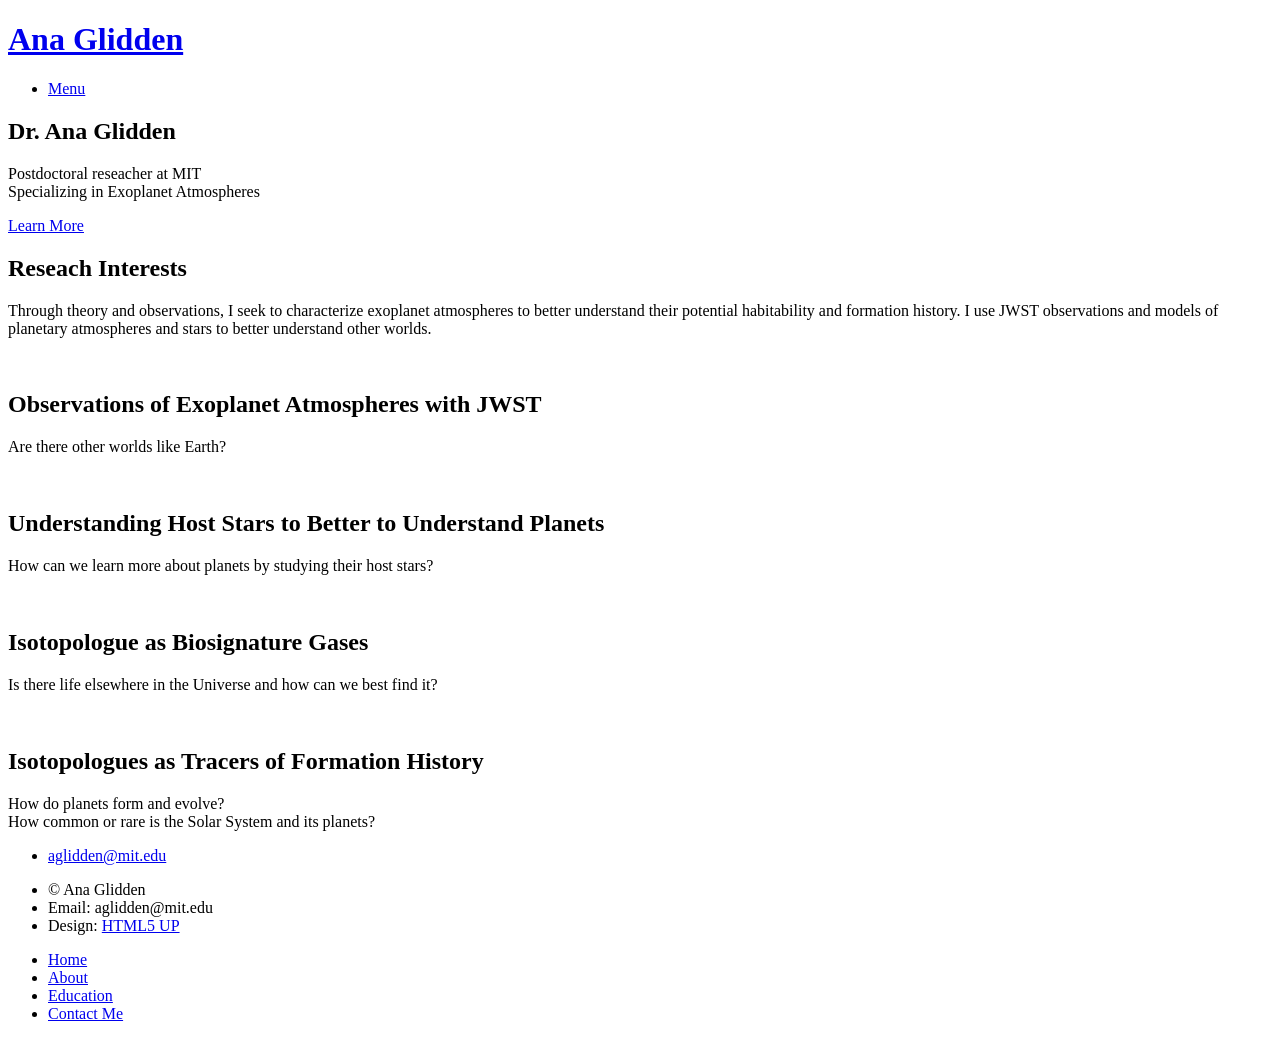
==== index.html @ 01ce5cb4 "Updating website tab name" ====
<!DOCTYPE HTML>
<!--
	Spectral by HTML5 UP
	html5up.net | @ajlkn
	Free for personal and commercial use under the CCA 3.0 license (html5up.net/license)
-->
<html>
	<head>
		<title>Ana Glidden</title>
		<meta charset="utf-8" />
		<meta name="viewport" content="width=device-width, initial-scale=1, user-scalable=no" />
		<link rel="stylesheet" href="assets/css/main.css" />
		<noscript><link rel="stylesheet" href="assets/css/noscript.css" /></noscript>
	</head>
	<body class="landing is-preload">

		<!-- Page Wrapper -->
			<div id="page-wrapper">

				<!-- Header -->
					<header id="header" class="alt">
						<h1><a href="index.html">Ana Glidden</a></h1>
						<nav id="nav">
							<ul>
								<li class="special">
									<a href="#menu" class="menuToggle"><span>Menu</span></a>
									<div id="menu">
										<ul>
											<li><a href="index.html">Home</a></li>
											<li><a href="about.html">About</a></li>
											<li><a href="education.html">Education</a></li>
<!-- 											<li><a href="research.html">Research</a></li>
											<li><a href="outeach.html">Outreach</a></li>
											<li><a href="justforfun.html">Just for fun</a></li>
											<li><a href="cv.html">CV</a></li> -->
											<li><a href="contactme.html">Contact Me</a></li>
											<!-- <li><a href="#">Sign Up</a></li> -->
											<!-- <li><a href="#">Log In</a></li> -->
										</ul>
									</div>
								</li>
							</ul>
						</nav>
					</header>

				<!-- Banner -->
					<section id="banner">
						<div class="inner">
							<h2>Dr. Ana Glidden</h2>
							<p>Postdoctoral reseacher at MIT<br />
							Specializing in Exoplanet Atmospheres<br />
							<!-- crafted by <a href="http://html5up.net">HTML5 UP</a>.</p> -->
							<!-- <ul class="actions special">
								<li><a href="#" class="button primary">Learn More</a></li>
							</ul> -->
						</div>
						<a href="#one" class="more scrolly">Learn More</a>
					</section>

				<!-- One -->
					<section id="one" class="wrapper style1 special">
						<div class="inner">
							<header class="major">
								<h2>Reseach Interests</h2>
								<p>Through theory and observations, I seek to characterize exoplanet atmospheres to better understand their potential habitability and formation history. I use JWST observations and models of planetary atmospheres and stars to better understand other worlds.</p>
							</header>
							<!-- <ul class="icons major">
								<li><span class="icon fa-gem major style1"><span class="label">Lorem</span></span></li>
								<li><span class="icon fa-heart major style2"><span class="label">Ipsum</span></span></li>
								<li><span class="icon solid fa-code major style3"><span class="label">Dolor</span></span></li>
							</ul> -->
						</div>
					</section>

				<!-- Two -->
					<section id="two" class="wrapper alt style2">
						<section class="spotlight">
							<div class="image"><img src="images/pic03.jpg" alt="" /></div><div class="content">
								<h2>Observations of Exoplanet Atmospheres with JWST</h2>
								<p>Are there other worlds like Earth?</p>
							</div>
						</section>
						<section class="spotlight">
							<div class="image"><img src="images/pic03.jpg" alt="" /></div><div class="content">
								<h2>Understanding Host Stars to Better to Understand Planets</h2>
								<p>How can we learn more about planets by studying their host stars?</p>
							</div>
						</section>
						<section class="spotlight">
							<div class="image"><img src="images/pic01.jpg" alt="" /></div><div class="content">
								<h2>Isotopologue as Biosignature Gases</h2>
								<p>Is there life elsewhere in the Universe and how can we best find it?</p>
							</div>
						</section>
						<section class="spotlight">
							<div class="image"><img src="images/pic02.jpg" alt="" /></div><div class="content">
								<h2>Isotopologues as Tracers of Formation History</h2>
								<p>How do planets form and evolve?<br />
								How common or rare is the Solar System and its planets?</p>
							</div>
						</section>
					</section>

				<!--  Three -->
					<!-- <section id="three" class="wrapper style3 special">
						<div class="inner">
							<header class="major">
								<h2>Accumsan mus tortor nunc aliquet</h2>
								<p>Aliquam ut ex ut augue consectetur interdum. Donec amet imperdiet eleifend<br />
								fringilla tincidunt. Nullam dui leo Aenean mi ligula, rhoncus ullamcorper.</p>
							</header>
							<ul class="features">
								<li class="icon fa-paper-plane">
									<h3>Arcu accumsan</h3>
									<p>Augue consectetur sed interdum imperdiet et ipsum. Mauris lorem tincidunt nullam amet leo Aenean ligula consequat consequat.</p>
								</li>
								<li class="icon solid fa-laptop">
									<h3>Ac Augue Eget</h3>
									<p>Augue consectetur sed interdum imperdiet et ipsum. Mauris lorem tincidunt nullam amet leo Aenean ligula consequat consequat.</p>
								</li>
								<li class="icon solid fa-code">
									<h3>Mus Scelerisque</h3>
									<p>Augue consectetur sed interdum imperdiet et ipsum. Mauris lorem tincidunt nullam amet leo Aenean ligula consequat consequat.</p>
								</li>
								<li class="icon solid fa-headphones-alt">
									<h3>Mauris Imperdiet</h3>
									<p>Augue consectetur sed interdum imperdiet et ipsum. Mauris lorem tincidunt nullam amet leo Aenean ligula consequat consequat.</p>
								</li>
								<li class="icon fa-heart">
									<h3>Aenean Primis</h3>
									<p>Augue consectetur sed interdum imperdiet et ipsum. Mauris lorem tincidunt nullam amet leo Aenean ligula consequat consequat.</p>
								</li>
								<li class="icon fa-flag">
									<h3>Tortor Ut</h3>
									<p>Augue consectetur sed interdum imperdiet et ipsum. Mauris lorem tincidunt nullam amet leo Aenean ligula consequat consequat.</p>
								</li>
							</ul>
						</div>
					</section> --> 

				<!-- CTA --> 
					<!-- <section id="cta" class="wrapper style4">
						<div class="inner">
							<header>
								<h2>Arcue ut vel commodo</h2>
								<p>Aliquam ut ex ut augue consectetur interdum endrerit imperdiet amet eleifend fringilla.</p>
							</header>
							<ul class="actions stacked">
								<li><a href="#" class="button fit primary">Activate</a></li>
								<li><a href="#" class="button fit">Learn More</a></li>
							</ul>
						</div>
					</section> -->

				<!-- Footer -->
					<footer id="footer">
						<ul class="icons">
<!-- 							<li><a href="#" class="icon brands fa-twitter"><span class="label">Twitter</span></a></li>
							<li><a href="#" class="icon brands fa-facebook-f"><span class="label">Facebook</span></a></li>
							<li><a href="#" class="icon brands fa-instagram"><span class="label">Instagram</span></a></li>
							<li><a href="#" class="icon brands fa-dribbble"><span class="label">Dribbble</span></a></li> -->
							<li><a href="#" class="icon solid fa-envelope"><span class="label">aglidden@mit.edu</span></a></li>
						</ul>
						<ul class="copyright">
							<li>&copy; Ana Glidden</li><li>Email: aglidden@mit.edu</li><li>Design: <a href="http://html5up.net">HTML5 UP</a></li>
						</ul>
					</footer>

			</div>

		<!-- Scripts -->
			<script src="assets/js/jquery.min.js"></script>
			<script src="assets/js/jquery.scrollex.min.js"></script>
			<script src="assets/js/jquery.scrolly.min.js"></script>
			<script src="assets/js/browser.min.js"></script>
			<script src="assets/js/breakpoints.min.js"></script>
			<script src="assets/js/util.js"></script>
			<script src="assets/js/main.js"></script>

	</body>
</html>
---- assets/css/main.css ----
@import url(fontawesome-all.min.css);
@import url("https://fonts.googleapis.com/css?family=Open+Sans:400,400italic,600,600italic,800,800italic");

/*
	Spectral by HTML5 UP
	html5up.net | @ajlkn
	Free for personal and commercial use under the CCA 3.0 license (html5up.net/license)
*/

html, body, div, span, applet, object,
iframe, h1, h2, h3, h4, h5, h6, p, blockquote,
pre, a, abbr, acronym, address, big, cite,
code, del, dfn, em, img, ins, kbd, q, s, samp,
small, strike, strong, sub, sup, tt, var, b,
u, i, center, dl, dt, dd, ol, ul, li, fieldset,
form, label, legend, table, caption, tbody,
tfoot, thead, tr, th, td, article, aside,
canvas, details, embed, figure, figcaption,
footer, header, hgroup, menu, nav, output, ruby,
section, summary, time, mark, audio, video {
	margin: 0;
	padding: 0;
	border: 0;
	font-size: 100%;
	font: inherit;
	vertical-align: baseline;}

article, aside, details, figcaption, figure,
footer, header, hgroup, menu, nav, section {
	display: block;}

body {
	line-height: 1;
}

ol, ul {
	list-style: none;
}

blockquote, q {
	quotes: none;
}

	blockquote:before, blockquote:after, q:before, q:after {
		content: '';
		content: none;
	}

table {
	border-collapse: collapse;
	border-spacing: 0;
}

body {
	-webkit-text-size-adjust: none;
}

mark {
	background-color: transparent;
	color: inherit;
}

input::-moz-focus-inner {
	border: 0;
	padding: 0;
}

input, select, textarea {
	-moz-appearance: none;
	-webkit-appearance: none;
	-ms-appearance: none;
	appearance: none;
}

/* Basic */

	@-ms-viewport {
		width: device-width;
	}

	html {
		box-sizing: border-box;
	}

	*, *:before, *:after {
		box-sizing: inherit;
	}

	body {
		background: #2e3842;
	}

		body.is-preload *, body.is-preload *:before, body.is-preload *:after {
			-moz-animation: none !important;
			-webkit-animation: none !important;
			-ms-animation: none !important;
			animation: none !important;
			-moz-transition: none !important;
			-webkit-transition: none !important;
			-ms-transition: none !important;
			transition: none !important;
		}

	body, input, select, textarea {
		color: #fff;
		font-family: "Open Sans", Helvetica, sans-serif;
		font-size: 15pt;
		font-weight: 400;
		letter-spacing: 0.075em;
		line-height: 1.65em;
	}

		@media screen and (max-width: 1680px) {

			body, input, select, textarea {
				font-size: 13pt;
			}

		}

		@media screen and (max-width: 1280px) {

			body, input, select, textarea {
				font-size: 12pt;
			}

		}

		@media screen and (max-width: 736px) {

			body, input, select, textarea {
				font-size: 11pt;
				letter-spacing: 0.0375em;
			}

		}

	a {
		-moz-transition: color 0.2s ease, border-bottom-color 0.2s ease;
		-webkit-transition: color 0.2s ease, border-bottom-color 0.2s ease;
		-ms-transition: color 0.2s ease, border-bottom-color 0.2s ease;
		transition: color 0.2s ease, border-bottom-color 0.2s ease;
		border-bottom: dotted 1px;
		color: inherit;
		text-decoration: none;
	}

		a:hover {
			border-bottom-color: transparent;
		}

	strong, b {
		color: #fff;
		font-weight: 600;
	}

	em, i {
		font-style: italic;
	}

	p {
		margin: 0 0 2em 0;
	}

	h1, h2, h3, h4, h5, h6 {
		color: #fff;
		font-weight: 800;
		letter-spacing: 0.225em;
		line-height: 1em;
		margin: 0 0 1em 0;
		text-transform: uppercase;
	}

		h1 a, h2 a, h3 a, h4 a, h5 a, h6 a {
			color: inherit;
			text-decoration: none;
		}

	h2 {
		font-size: 1.35em;
		line-height: 1.75em;
	}

		@media screen and (max-width: 736px) {

			h2 {
				font-size: 1.1em;
				line-height: 1.65em;
			}

		}

	h3 {
		font-size: 1.15em;
		line-height: 1.75em;
	}

		@media screen and (max-width: 736px) {

			h3 {
				font-size: 1em;
				line-height: 1.65em;
			}

		}

	h4 {
		font-size: 1em;
		line-height: 1.5em;
	}

	h5 {
		font-size: 0.8em;
		line-height: 1.5em;
	}

	h6 {
		font-size: 0.7em;
		line-height: 1.5em;
	}

	sub {
		font-size: 0.8em;
		position: relative;
		top: 0.5em;
	}

	sup {
		font-size: 0.8em;
		position: relative;
		top: -0.5em;
	}

	hr {
		border: 0;
		border-bottom: solid 2px #fff;
		margin: 3em 0;
	}

		hr.major {
			margin: 4.5em 0;
		}

	blockquote {
		border-left: solid 4px #fff;
		font-style: italic;
		margin: 0 0 2em 0;
		padding: 0.5em 0 0.5em 2em;
	}

	code {
		background: rgba(144, 144, 144, 0.25);
		border-radius: 3px;
		font-family: "Courier New", monospace;
		font-size: 0.9em;
		letter-spacing: 0;
		margin: 0 0.25em;
		padding: 0.25em 0.65em;
	}

	pre {
		-webkit-overflow-scrolling: touch;
		font-family: "Courier New", monospace;
		font-size: 0.9em;
		margin: 0 0 2em 0;
	}

		pre code {
			display: block;
			line-height: 1.75em;
			padding: 1em 1.5em;
			overflow-x: auto;
		}

	.align-left {
		text-align: left;
	}

	.align-center {
		text-align: center;
	}

	.align-right {
		text-align: right;
	}

/* Row */

	.row {
		display: flex;
		flex-wrap: wrap;
		box-sizing: border-box;
		align-items: stretch;
	}

		.row > * {
			box-sizing: border-box;
		}

		.row.gtr-uniform > * > :last-child {
			margin-bottom: 0;
		}

		.row.aln-left {
			justify-content: flex-start;
		}

		.row.aln-center {
			justify-content: center;
		}

		.row.aln-right {
			justify-content: flex-end;
		}

		.row.aln-top {
			align-items: flex-start;
		}

		.row.aln-middle {
			align-items: center;
		}

		.row.aln-bottom {
			align-items: flex-end;
		}

		.row > .imp {
			order: -1;
		}

		.row > .col-1 {
			width: 8.33333%;
		}

		.row > .off-1 {
			margin-left: 8.33333%;
		}

		.row > .col-2 {
			width: 16.66667%;
		}

		.row > .off-2 {
			margin-left: 16.66667%;
		}

		.row > .col-3 {
			width: 25%;
		}

		.row > .off-3 {
			margin-left: 25%;
		}

		.row > .col-4 {
			width: 33.33333%;
		}

		.row > .off-4 {
			margin-left: 33.33333%;
		}

		.row > .col-5 {
			width: 41.66667%;
		}

		.row > .off-5 {
			margin-left: 41.66667%;
		}

		.row > .col-6 {
			width: 50%;
		}

		.row > .off-6 {
			margin-left: 50%;
		}

		.row > .col-7 {
			width: 58.33333%;
		}

		.row > .off-7 {
			margin-left: 58.33333%;
		}

		.row > .col-8 {
			width: 66.66667%;
		}

		.row > .off-8 {
			margin-left: 66.66667%;
		}

		.row > .col-9 {
			width: 75%;
		}

		.row > .off-9 {
			margin-left: 75%;
		}

		.row > .col-10 {
			width: 83.33333%;
		}

		.row > .off-10 {
			margin-left: 83.33333%;
		}

		.row > .col-11 {
			width: 91.66667%;
		}

		.row > .off-11 {
			margin-left: 91.66667%;
		}

		.row > .col-12 {
			width: 100%;
		}

		.row > .off-12 {
			margin-left: 100%;
		}

		.row.gtr-0 {
			margin-top: 0;
			margin-left: 0em;
		}

			.row.gtr-0 > * {
				padding: 0 0 0 0em;
			}

			.row.gtr-0.gtr-uniform {
				margin-top: 0em;
			}

				.row.gtr-0.gtr-uniform > * {
					padding-top: 0em;
				}

		.row.gtr-25 {
			margin-top: 0;
			margin-left: -0.375em;
		}

			.row.gtr-25 > * {
				padding: 0 0 0 0.375em;
			}

			.row.gtr-25.gtr-uniform {
				margin-top: -0.375em;
			}

				.row.gtr-25.gtr-uniform > * {
					padding-top: 0.375em;
				}

		.row.gtr-50 {
			margin-top: 0;
			margin-left: -0.75em;
		}

			.row.gtr-50 > * {
				padding: 0 0 0 0.75em;
			}

			.row.gtr-50.gtr-uniform {
				margin-top: -0.75em;
			}

				.row.gtr-50.gtr-uniform > * {
					padding-top: 0.75em;
				}

		.row {
			margin-top: 0;
			margin-left: -1.5em;
		}

			.row > * {
				padding: 0 0 0 1.5em;
			}

			.row.gtr-uniform {
				margin-top: -1.5em;
			}

				.row.gtr-uniform > * {
					padding-top: 1.5em;
				}

		.row.gtr-150 {
			margin-top: 0;
			margin-left: -2.25em;
		}

			.row.gtr-150 > * {
				padding: 0 0 0 2.25em;
			}

			.row.gtr-150.gtr-uniform {
				margin-top: -2.25em;
			}

				.row.gtr-150.gtr-uniform > * {
					padding-top: 2.25em;
				}

		.row.gtr-200 {
			margin-top: 0;
			margin-left: -3em;
		}

			.row.gtr-200 > * {
				padding: 0 0 0 3em;
			}

			.row.gtr-200.gtr-uniform {
				margin-top: -3em;
			}

				.row.gtr-200.gtr-uniform > * {
					padding-top: 3em;
				}

		@media screen and (max-width: 1680px) {

			.row {
				display: flex;
				flex-wrap: wrap;
				box-sizing: border-box;
				align-items: stretch;
			}

				.row > * {
					box-sizing: border-box;
				}

				.row.gtr-uniform > * > :last-child {
					margin-bottom: 0;
				}

				.row.aln-left {
					justify-content: flex-start;
				}

				.row.aln-center {
					justify-content: center;
				}

				.row.aln-right {
					justify-content: flex-end;
				}

				.row.aln-top {
					align-items: flex-start;
				}

				.row.aln-middle {
					align-items: center;
				}

				.row.aln-bottom {
					align-items: flex-end;
				}

				.row > .imp-xlarge {
					order: -1;
				}

				.row > .col-1-xlarge {
					width: 8.33333%;
				}

				.row > .off-1-xlarge {
					margin-left: 8.33333%;
				}

				.row > .col-2-xlarge {
					width: 16.66667%;
				}

				.row > .off-2-xlarge {
					margin-left: 16.66667%;
				}

				.row > .col-3-xlarge {
					width: 25%;
				}

				.row > .off-3-xlarge {
					margin-left: 25%;
				}

				.row > .col-4-xlarge {
					width: 33.33333%;
				}

				.row > .off-4-xlarge {
					margin-left: 33.33333%;
				}

				.row > .col-5-xlarge {
					width: 41.66667%;
				}

				.row > .off-5-xlarge {
					margin-left: 41.66667%;
				}

				.row > .col-6-xlarge {
					width: 50%;
				}

				.row > .off-6-xlarge {
					margin-left: 50%;
				}

				.row > .col-7-xlarge {
					width: 58.33333%;
				}

				.row > .off-7-xlarge {
					margin-left: 58.33333%;
				}

				.row > .col-8-xlarge {
					width: 66.66667%;
				}

				.row > .off-8-xlarge {
					margin-left: 66.66667%;
				}

				.row > .col-9-xlarge {
					width: 75%;
				}

				.row > .off-9-xlarge {
					margin-left: 75%;
				}

				.row > .col-10-xlarge {
					width: 83.33333%;
				}

				.row > .off-10-xlarge {
					margin-left: 83.33333%;
				}

				.row > .col-11-xlarge {
					width: 91.66667%;
				}

				.row > .off-11-xlarge {
					margin-left: 91.66667%;
				}

				.row > .col-12-xlarge {
					width: 100%;
				}

				.row > .off-12-xlarge {
					margin-left: 100%;
				}

				.row.gtr-0 {
					margin-top: 0;
					margin-left: 0em;
				}

					.row.gtr-0 > * {
						padding: 0 0 0 0em;
					}

					.row.gtr-0.gtr-uniform {
						margin-top: 0em;
					}

						.row.gtr-0.gtr-uniform > * {
							padding-top: 0em;
						}

				.row.gtr-25 {
					margin-top: 0;
					margin-left: -0.375em;
				}

					.row.gtr-25 > * {
						padding: 0 0 0 0.375em;
					}

					.row.gtr-25.gtr-uniform {
						margin-top: -0.375em;
					}

						.row.gtr-25.gtr-uniform > * {
							padding-top: 0.375em;
						}

				.row.gtr-50 {
					margin-top: 0;
					margin-left: -0.75em;
				}

					.row.gtr-50 > * {
						padding: 0 0 0 0.75em;
					}

					.row.gtr-50.gtr-uniform {
						margin-top: -0.75em;
					}

						.row.gtr-50.gtr-uniform > * {
							padding-top: 0.75em;
						}

				.row {
					margin-top: 0;
					margin-left: -1.5em;
				}

					.row > * {
						padding: 0 0 0 1.5em;
					}

					.row.gtr-uniform {
						margin-top: -1.5em;
					}

						.row.gtr-uniform > * {
							padding-top: 1.5em;
						}

				.row.gtr-150 {
					margin-top: 0;
					margin-left: -2.25em;
				}

					.row.gtr-150 > * {
						padding: 0 0 0 2.25em;
					}

					.row.gtr-150.gtr-uniform {
						margin-top: -2.25em;
					}

						.row.gtr-150.gtr-uniform > * {
							padding-top: 2.25em;
						}

				.row.gtr-200 {
					margin-top: 0;
					margin-left: -3em;
				}

					.row.gtr-200 > * {
						padding: 0 0 0 3em;
					}

					.row.gtr-200.gtr-uniform {
						margin-top: -3em;
					}

						.row.gtr-200.gtr-uniform > * {
							padding-top: 3em;
						}

		}

		@media screen and (max-width: 1280px) {

			.row {
				display: flex;
				flex-wrap: wrap;
				box-sizing: border-box;
				align-items: stretch;
			}

				.row > * {
					box-sizing: border-box;
				}

				.row.gtr-uniform > * > :last-child {
					margin-bottom: 0;
				}

				.row.aln-left {
					justify-content: flex-start;
				}

				.row.aln-center {
					justify-content: center;
				}

				.row.aln-right {
					justify-content: flex-end;
				}

				.row.aln-top {
					align-items: flex-start;
				}

				.row.aln-middle {
					align-items: center;
				}

				.row.aln-bottom {
					align-items: flex-end;
				}

				.row > .imp-large {
					order: -1;
				}

				.row > .col-1-large {
					width: 8.33333%;
				}

				.row > .off-1-large {
					margin-left: 8.33333%;
				}

				.row > .col-2-large {
					width: 16.66667%;
				}

				.row > .off-2-large {
					margin-left: 16.66667%;
				}

				.row > .col-3-large {
					width: 25%;
				}

				.row > .off-3-large {
					margin-left: 25%;
				}

				.row > .col-4-large {
					width: 33.33333%;
				}

				.row > .off-4-large {
					margin-left: 33.33333%;
				}

				.row > .col-5-large {
					width: 41.66667%;
				}

				.row > .off-5-large {
					margin-left: 41.66667%;
				}

				.row > .col-6-large {
					width: 50%;
				}

				.row > .off-6-large {
					margin-left: 50%;
				}

				.row > .col-7-large {
					width: 58.33333%;
				}

				.row > .off-7-large {
					margin-left: 58.33333%;
				}

				.row > .col-8-large {
					width: 66.66667%;
				}

				.row > .off-8-large {
					margin-left: 66.66667%;
				}

				.row > .col-9-large {
					width: 75%;
				}

				.row > .off-9-large {
					margin-left: 75%;
				}

				.row > .col-10-large {
					width: 83.33333%;
				}

				.row > .off-10-large {
					margin-left: 83.33333%;
				}

				.row > .col-11-large {
					width: 91.66667%;
				}

				.row > .off-11-large {
					margin-left: 91.66667%;
				}

				.row > .col-12-large {
					width: 100%;
				}

				.row > .off-12-large {
					margin-left: 100%;
				}

				.row.gtr-0 {
					margin-top: 0;
					margin-left: 0em;
				}

					.row.gtr-0 > * {
						padding: 0 0 0 0em;
					}

					.row.gtr-0.gtr-uniform {
						margin-top: 0em;
					}

						.row.gtr-0.gtr-uniform > * {
							padding-top: 0em;
						}

				.row.gtr-25 {
					margin-top: 0;
					margin-left: -0.375em;
				}

					.row.gtr-25 > * {
						padding: 0 0 0 0.375em;
					}

					.row.gtr-25.gtr-uniform {
						margin-top: -0.375em;
					}

						.row.gtr-25.gtr-uniform > * {
							padding-top: 0.375em;
						}

				.row.gtr-50 {
					margin-top: 0;
					margin-left: -0.75em;
				}

					.row.gtr-50 > * {
						padding: 0 0 0 0.75em;
					}

					.row.gtr-50.gtr-uniform {
						margin-top: -0.75em;
					}

						.row.gtr-50.gtr-uniform > * {
							padding-top: 0.75em;
						}

				.row {
					margin-top: 0;
					margin-left: -1.5em;
				}

					.row > * {
						padding: 0 0 0 1.5em;
					}

					.row.gtr-uniform {
						margin-top: -1.5em;
					}

						.row.gtr-uniform > * {
							padding-top: 1.5em;
						}

				.row.gtr-150 {
					margin-top: 0;
					margin-left: -2.25em;
				}

					.row.gtr-150 > * {
						padding: 0 0 0 2.25em;
					}

					.row.gtr-150.gtr-uniform {
						margin-top: -2.25em;
					}

						.row.gtr-150.gtr-uniform > * {
							padding-top: 2.25em;
						}

				.row.gtr-200 {
					margin-top: 0;
					margin-left: -3em;
				}

					.row.gtr-200 > * {
						padding: 0 0 0 3em;
					}

					.row.gtr-200.gtr-uniform {
						margin-top: -3em;
					}

						.row.gtr-200.gtr-uniform > * {
							padding-top: 3em;
						}

		}

		@media screen and (max-width: 980px) {

			.row {
				display: flex;
				flex-wrap: wrap;
				box-sizing: border-box;
				align-items: stretch;
			}

				.row > * {
					box-sizing: border-box;
				}

				.row.gtr-uniform > * > :last-child {
					margin-bottom: 0;
				}

				.row.aln-left {
					justify-content: flex-start;
				}

				.row.aln-center {
					justify-content: center;
				}

				.row.aln-right {
					justify-content: flex-end;
				}

				.row.aln-top {
					align-items: flex-start;
				}

				.row.aln-middle {
					align-items: center;
				}

				.row.aln-bottom {
					align-items: flex-end;
				}

				.row > .imp-medium {
					order: -1;
				}

				.row > .col-1-medium {
					width: 8.33333%;
				}

				.row > .off-1-medium {
					margin-left: 8.33333%;
				}

				.row > .col-2-medium {
					width: 16.66667%;
				}

				.row > .off-2-medium {
					margin-left: 16.66667%;
				}

				.row > .col-3-medium {
					width: 25%;
				}

				.row > .off-3-medium {
					margin-left: 25%;
				}

				.row > .col-4-medium {
					width: 33.33333%;
				}

				.row > .off-4-medium {
					margin-left: 33.33333%;
				}

				.row > .col-5-medium {
					width: 41.66667%;
				}

				.row > .off-5-medium {
					margin-left: 41.66667%;
				}

				.row > .col-6-medium {
					width: 50%;
				}

				.row > .off-6-medium {
					margin-left: 50%;
				}

				.row > .col-7-medium {
					width: 58.33333%;
				}

				.row > .off-7-medium {
					margin-left: 58.33333%;
				}

				.row > .col-8-medium {
					width: 66.66667%;
				}

				.row > .off-8-medium {
					margin-left: 66.66667%;
				}

				.row > .col-9-medium {
					width: 75%;
				}

				.row > .off-9-medium {
					margin-left: 75%;
				}

				.row > .col-10-medium {
					width: 83.33333%;
				}

				.row > .off-10-medium {
					margin-left: 83.33333%;
				}

				.row > .col-11-medium {
					width: 91.66667%;
				}

				.row > .off-11-medium {
					margin-left: 91.66667%;
				}

				.row > .col-12-medium {
					width: 100%;
				}

				.row > .off-12-medium {
					margin-left: 100%;
				}

				.row.gtr-0 {
					margin-top: 0;
					margin-left: 0em;
				}

					.row.gtr-0 > * {
						padding: 0 0 0 0em;
					}

					.row.gtr-0.gtr-uniform {
						margin-top: 0em;
					}

						.row.gtr-0.gtr-uniform > * {
							padding-top: 0em;
						}

				.row.gtr-25 {
					margin-top: 0;
					margin-left: -0.375em;
				}

					.row.gtr-25 > * {
						padding: 0 0 0 0.375em;
					}

					.row.gtr-25.gtr-uniform {
						margin-top: -0.375em;
					}

						.row.gtr-25.gtr-uniform > * {
							padding-top: 0.375em;
						}

				.row.gtr-50 {
					margin-top: 0;
					margin-left: -0.75em;
				}

					.row.gtr-50 > * {
						padding: 0 0 0 0.75em;
					}

					.row.gtr-50.gtr-uniform {
						margin-top: -0.75em;
					}

						.row.gtr-50.gtr-uniform > * {
							padding-top: 0.75em;
						}

				.row {
					margin-top: 0;
					margin-left: -1.5em;
				}

					.row > * {
						padding: 0 0 0 1.5em;
					}

					.row.gtr-uniform {
						margin-top: -1.5em;
					}

						.row.gtr-uniform > * {
							padding-top: 1.5em;
						}

				.row.gtr-150 {
					margin-top: 0;
					margin-left: -2.25em;
				}

					.row.gtr-150 > * {
						padding: 0 0 0 2.25em;
					}

					.row.gtr-150.gtr-uniform {
						margin-top: -2.25em;
					}

						.row.gtr-150.gtr-uniform > * {
							padding-top: 2.25em;
						}

				.row.gtr-200 {
					margin-top: 0;
					margin-left: -3em;
				}

					.row.gtr-200 > * {
						padding: 0 0 0 3em;
					}

					.row.gtr-200.gtr-uniform {
						margin-top: -3em;
					}

						.row.gtr-200.gtr-uniform > * {
							padding-top: 3em;
						}

		}

		@media screen and (max-width: 736px) {

			.row {
				display: flex;
				flex-wrap: wrap;
				box-sizing: border-box;
				align-items: stretch;
			}

				.row > * {
					box-sizing: border-box;
				}

				.row.gtr-uniform > * > :last-child {
					margin-bottom: 0;
				}

				.row.aln-left {
					justify-content: flex-start;
				}

				.row.aln-center {
					justify-content: center;
				}

				.row.aln-right {
					justify-content: flex-end;
				}

				.row.aln-top {
					align-items: flex-start;
				}

				.row.aln-middle {
					align-items: center;
				}

				.row.aln-bottom {
					align-items: flex-end;
				}

				.row > .imp-small {
					order: -1;
				}

				.row > .col-1-small {
					width: 8.33333%;
				}

				.row > .off-1-small {
					margin-left: 8.33333%;
				}

				.row > .col-2-small {
					width: 16.66667%;
				}

				.row > .off-2-small {
					margin-left: 16.66667%;
				}

				.row > .col-3-small {
					width: 25%;
				}

				.row > .off-3-small {
					margin-left: 25%;
				}

				.row > .col-4-small {
					width: 33.33333%;
				}

				.row > .off-4-small {
					margin-left: 33.33333%;
				}

				.row > .col-5-small {
					width: 41.66667%;
				}

				.row > .off-5-small {
					margin-left: 41.66667%;
				}

				.row > .col-6-small {
					width: 50%;
				}

				.row > .off-6-small {
					margin-left: 50%;
				}

				.row > .col-7-small {
					width: 58.33333%;
				}

				.row > .off-7-small {
					margin-left: 58.33333%;
				}

				.row > .col-8-small {
					width: 66.66667%;
				}

				.row > .off-8-small {
					margin-left: 66.66667%;
				}

				.row > .col-9-small {
					width: 75%;
				}

				.row > .off-9-small {
					margin-left: 75%;
				}

				.row > .col-10-small {
					width: 83.33333%;
				}

				.row > .off-10-small {
					margin-left: 83.33333%;
				}

				.row > .col-11-small {
					width: 91.66667%;
				}

				.row > .off-11-small {
					margin-left: 91.66667%;
				}

				.row > .col-12-small {
					width: 100%;
				}

				.row > .off-12-small {
					margin-left: 100%;
				}

				.row.gtr-0 {
					margin-top: 0;
					margin-left: 0em;
				}

					.row.gtr-0 > * {
						padding: 0 0 0 0em;
					}

					.row.gtr-0.gtr-uniform {
						margin-top: 0em;
					}

						.row.gtr-0.gtr-uniform > * {
							padding-top: 0em;
						}

				.row.gtr-25 {
					margin-top: 0;
					margin-left: -0.375em;
				}

					.row.gtr-25 > * {
						padding: 0 0 0 0.375em;
					}

					.row.gtr-25.gtr-uniform {
						margin-top: -0.375em;
					}

						.row.gtr-25.gtr-uniform > * {
							padding-top: 0.375em;
						}

				.row.gtr-50 {
					margin-top: 0;
					margin-left: -0.75em;
				}

					.row.gtr-50 > * {
						padding: 0 0 0 0.75em;
					}

					.row.gtr-50.gtr-uniform {
						margin-top: -0.75em;
					}

						.row.gtr-50.gtr-uniform > * {
							padding-top: 0.75em;
						}

				.row {
					margin-top: 0;
					margin-left: -1.5em;
				}

					.row > * {
						padding: 0 0 0 1.5em;
					}

					.row.gtr-uniform {
						margin-top: -1.5em;
					}

						.row.gtr-uniform > * {
							padding-top: 1.5em;
						}

				.row.gtr-150 {
					margin-top: 0;
					margin-left: -2.25em;
				}

					.row.gtr-150 > * {
						padding: 0 0 0 2.25em;
					}

					.row.gtr-150.gtr-uniform {
						margin-top: -2.25em;
					}

						.row.gtr-150.gtr-uniform > * {
							padding-top: 2.25em;
						}

				.row.gtr-200 {
					margin-top: 0;
					margin-left: -3em;
				}

					.row.gtr-200 > * {
						padding: 0 0 0 3em;
					}

					.row.gtr-200.gtr-uniform {
						margin-top: -3em;
					}

						.row.gtr-200.gtr-uniform > * {
							padding-top: 3em;
						}

		}

		@media screen and (max-width: 480px) {

			.row {
				display: flex;
				flex-wrap: wrap;
				box-sizing: border-box;
				align-items: stretch;
			}

				.row > * {
					box-sizing: border-box;
				}

				.row.gtr-uniform > * > :last-child {
					margin-bottom: 0;
				}

				.row.aln-left {
					justify-content: flex-start;
				}

				.row.aln-center {
					justify-content: center;
				}

				.row.aln-right {
					justify-content: flex-end;
				}

				.row.aln-top {
					align-items: flex-start;
				}

				.row.aln-middle {
					align-items: center;
				}

				.row.aln-bottom {
					align-items: flex-end;
				}

				.row > .imp-xsmall {
					order: -1;
				}

				.row > .col-1-xsmall {
					width: 8.33333%;
				}

				.row > .off-1-xsmall {
					margin-left: 8.33333%;
				}

				.row > .col-2-xsmall {
					width: 16.66667%;
				}

				.row > .off-2-xsmall {
					margin-left: 16.66667%;
				}

				.row > .col-3-xsmall {
					width: 25%;
				}

				.row > .off-3-xsmall {
					margin-left: 25%;
				}

				.row > .col-4-xsmall {
					width: 33.33333%;
				}

				.row > .off-4-xsmall {
					margin-left: 33.33333%;
				}

				.row > .col-5-xsmall {
					width: 41.66667%;
				}

				.row > .off-5-xsmall {
					margin-left: 41.66667%;
				}

				.row > .col-6-xsmall {
					width: 50%;
				}

				.row > .off-6-xsmall {
					margin-left: 50%;
				}

				.row > .col-7-xsmall {
					width: 58.33333%;
				}

				.row > .off-7-xsmall {
					margin-left: 58.33333%;
				}

				.row > .col-8-xsmall {
					width: 66.66667%;
				}

				.row > .off-8-xsmall {
					margin-left: 66.66667%;
				}

				.row > .col-9-xsmall {
					width: 75%;
				}

				.row > .off-9-xsmall {
					margin-left: 75%;
				}

				.row > .col-10-xsmall {
					width: 83.33333%;
				}

				.row > .off-10-xsmall {
					margin-left: 83.33333%;
				}

				.row > .col-11-xsmall {
					width: 91.66667%;
				}

				.row > .off-11-xsmall {
					margin-left: 91.66667%;
				}

				.row > .col-12-xsmall {
					width: 100%;
				}

				.row > .off-12-xsmall {
					margin-left: 100%;
				}

				.row.gtr-0 {
					margin-top: 0;
					margin-left: 0em;
				}

					.row.gtr-0 > * {
						padding: 0 0 0 0em;
					}

					.row.gtr-0.gtr-uniform {
						margin-top: 0em;
					}

						.row.gtr-0.gtr-uniform > * {
							padding-top: 0em;
						}

				.row.gtr-25 {
					margin-top: 0;
					margin-left: -0.375em;
				}

					.row.gtr-25 > * {
						padding: 0 0 0 0.375em;
					}

					.row.gtr-25.gtr-uniform {
						margin-top: -0.375em;
					}

						.row.gtr-25.gtr-uniform > * {
							padding-top: 0.375em;
						}

				.row.gtr-50 {
					margin-top: 0;
					margin-left: -0.75em;
				}

					.row.gtr-50 > * {
						padding: 0 0 0 0.75em;
					}

					.row.gtr-50.gtr-uniform {
						margin-top: -0.75em;
					}

						.row.gtr-50.gtr-uniform > * {
							padding-top: 0.75em;
						}

				.row {
					margin-top: 0;
					margin-left: -1.5em;
				}

					.row > * {
						padding: 0 0 0 1.5em;
					}

					.row.gtr-uniform {
						margin-top: -1.5em;
					}

						.row.gtr-uniform > * {
							padding-top: 1.5em;
						}

				.row.gtr-150 {
					margin-top: 0;
					margin-left: -2.25em;
				}

					.row.gtr-150 > * {
						padding: 0 0 0 2.25em;
					}

					.row.gtr-150.gtr-uniform {
						margin-top: -2.25em;
					}

						.row.gtr-150.gtr-uniform > * {
							padding-top: 2.25em;
						}

				.row.gtr-200 {
					margin-top: 0;
					margin-left: -3em;
				}

					.row.gtr-200 > * {
						padding: 0 0 0 3em;
					}

					.row.gtr-200.gtr-uniform {
						margin-top: -3em;
					}

						.row.gtr-200.gtr-uniform > * {
							padding-top: 3em;
						}

		}

/* Section/Article */

	section.special, article.special {
		text-align: center;
	}

	header p {
		color: rgba(255, 255, 255, 0.5);
		position: relative;
		top: -0.25em;
	}

	header h3 + p {
		font-size: 1.1em;
	}

	header h4 + p,
	header h5 + p,
	header h6 + p {
		font-size: 0.9em;
	}

	header.major {
		margin: 0 0 3.5em 0;
	}

		header.major h2, header.major h3, header.major h4, header.major h5, header.major h6 {
			border-bottom: solid 2px #fff;
			display: inline-block;
			padding-bottom: 1em;
			position: relative;
		}

			header.major h2:after, header.major h3:after, header.major h4:after, header.major h5:after, header.major h6:after {
				content: '';
				display: block;
				height: 1px;
			}

		header.major p {
			color: #fff;
			top: 0;
		}

		@media screen and (max-width: 736px) {

			header.major {
				margin: 0 0 2em 0;
			}

		}

	@media screen and (max-width: 980px) {

		header br {
			display: none;
		}

	}

/* Form */

	form {
		margin: 0 0 2em 0;
	}

	label {
		color: #fff;
		display: block;
		font-size: 0.9em;
		font-weight: 600;
		margin: 0 0 1em 0;
	}

	input[type="text"],
	input[type="password"],
	input[type="email"],
	select,
	textarea {
		-moz-appearance: none;
		-webkit-appearance: none;
		-ms-appearance: none;
		appearance: none;
		background-color: rgba(144, 144, 144, 0.25);
		border-radius: 3px;
		border: none;
		color: inherit;
		display: block;
		outline: 0;
		padding: 0 1em;
		text-decoration: none;
		width: 100%;
	}

		input[type="text"]:invalid,
		input[type="password"]:invalid,
		input[type="email"]:invalid,
		select:invalid,
		textarea:invalid {
			box-shadow: none;
		}

		input[type="text"]:focus,
		input[type="password"]:focus,
		input[type="email"]:focus,
		select:focus,
		textarea:focus {
			box-shadow: 0 0 0 2px #21b2a6;
		}

	select {
		background-size: 1.25em;
		background-repeat: no-repeat;
		background-position: calc(100% - 1em) center;
		height: 2.75em;
		padding-right: 2.75em;
		text-overflow: ellipsis;
	}

		select:focus::-ms-value {
			background-color: transparent;
		}

		select::-ms-expand {
			display: none;
		}

	input[type="text"],
	input[type="password"],
	input[type="email"],
	select {
		height: 2.75em;
	}

	textarea {
		padding: 0.75em 1em;
	}

	input[type="checkbox"],
	input[type="radio"] {
		-moz-appearance: none;
		-webkit-appearance: none;
		-ms-appearance: none;
		appearance: none;
		display: block;
		float: left;
		margin-right: -2em;
		opacity: 0;
		width: 1em;
		z-index: -1;
	}

		input[type="checkbox"] + label,
		input[type="radio"] + label {
			text-decoration: none;
			color: #fff;
			cursor: pointer;
			display: inline-block;
			font-size: 1em;
			font-weight: 400;
			padding-left: 2.4em;
			padding-right: 0.75em;
			position: relative;
		}

			input[type="checkbox"] + label:before,
			input[type="radio"] + label:before {
				-moz-osx-font-smoothing: grayscale;
				-webkit-font-smoothing: antialiased;
				display: inline-block;
				font-style: normal;
				font-variant: normal;
				text-rendering: auto;
				line-height: 1;
				text-transform: none !important;
				font-family: 'Font Awesome 5 Free';
				font-weight: 900;
			}

			input[type="checkbox"] + label:before,
			input[type="radio"] + label:before {
				background: rgba(144, 144, 144, 0.25);
				border-radius: 3px;
				content: '';
				display: inline-block;
				font-size: 0.8em;
				height: 2.0625em;
				left: 0;
				line-height: 2.0625em;
				position: absolute;
				text-align: center;
				top: 0;
				width: 2.0625em;
			}

		input[type="checkbox"]:checked + label:before,
		input[type="radio"]:checked + label:before {
			background: #2e3842;
			color: #fff;
			content: '\f00c';
		}

		input[type="checkbox"]:focus + label:before,
		input[type="radio"]:focus + label:before {
			box-shadow: 0 0 0 2px #21b2a6;
		}

	input[type="checkbox"] + label:before {
		border-radius: 3px;
	}

	input[type="radio"] + label:before {
		border-radius: 100%;
	}

	::-webkit-input-placeholder {
		color: rgba(255, 255, 255, 0.5) !important;
		opacity: 1.0;
	}

	:-moz-placeholder {
		color: rgba(255, 255, 255, 0.5) !important;
		opacity: 1.0;
	}

	::-moz-placeholder {
		color: rgba(255, 255, 255, 0.5) !important;
		opacity: 1.0;
	}

	:-ms-input-placeholder {
		color: rgba(255, 255, 255, 0.5) !important;
		opacity: 1.0;
	}

/* Box */

	.box {
		border-radius: 3px;
		border: solid 2px #fff;
		margin-bottom: 2em;
		padding: 1.5em;
	}

		.box > :last-child,
		.box > :last-child > :last-child,
		.box > :last-child > :last-child > :last-child {
			margin-bottom: 0;
		}

		.box.alt {
			border: 0;
			border-radius: 0;
			padding: 0;
		}

/* Icon */

	.icon {
		text-decoration: none;
		border-bottom: none;
		position: relative;
	}

		.icon:before {
			-moz-osx-font-smoothing: grayscale;
			-webkit-font-smoothing: antialiased;
			display: inline-block;
			font-style: normal;
			font-variant: normal;
			text-rendering: auto;
			line-height: 1;
			text-transform: none !important;
			font-family: 'Font Awesome 5 Free';
			font-weight: 400;
		}

		.icon > .label {
			display: none;
		}

		.icon:before {
			line-height: inherit;
		}

		.icon.solid:before {
			font-weight: 900;
		}

		.icon.brands:before {
			font-family: 'Font Awesome 5 Brands';
		}

		.icon.major {
			-moz-transform: rotate(-45deg);
			-webkit-transform: rotate(-45deg);
			-ms-transform: rotate(-45deg);
			transform: rotate(-45deg);
			border-radius: 3px;
			border: solid 2px #fff;
			display: inline-block;
			font-size: 1.35em;
			height: calc(3em + 2px);
			line-height: 3em;
			text-align: center;
			width: calc(3em + 2px);
		}

			.icon.major:before {
				-moz-transform: rotate(45deg);
				-webkit-transform: rotate(45deg);
				-ms-transform: rotate(45deg);
				transform: rotate(45deg);
				display: inline-block;
				font-size: 1.5em;
			}

			@media screen and (max-width: 736px) {

				.icon.major {
					font-size: 1em;
				}

			}

		.icon.style1 {
			color: #00ffcc;
		}

		.icon.style2 {
			color: #00f0ff;
		}

		.icon.style3 {
			color: #76ddff;
		}

/* Image */

	.image {
		border-radius: 3px;
		border: 0;
		display: inline-block;
		position: relative;
	}

		.image img {
			border-radius: 3px;
			display: block;
		}

		.image.left {
			float: left;
			margin: 0 2em 2em 0;
			top: 0.25em;
		}

		.image.right {
			float: right;
			margin: 0 0 2em 2em;
			top: 0.25em;
		}

		.image.left, .image.right {
			max-width: 40%;
		}

			.image.left img, .image.right img {
				width: 100%;
			}

		.image.fit {
			display: block;
			margin: 0 0 2em 0;
			width: 100%;
		}

			.image.fit img {
				width: 100%;
			}

/* List */

	ol {
		list-style: decimal;
		margin: 0 0 2em 0;
		padding-left: 1.25em;
	}

		ol li {
			padding-left: 0.25em;
		}

	ul {
		list-style: disc;
		margin: 0 0 2em 0;
		padding-left: 1em;
	}

		ul li {
			padding-left: 0.5em;
		}

		ul.alt {
			list-style: none;
			padding-left: 0;
		}

			ul.alt li {
				border-top: solid 1px #fff;
				padding: 0.5em 0;
			}

				ul.alt li:first-child {
					border-top: 0;
					padding-top: 0;
				}

	dl {
		margin: 0 0 2em 0;
	}

/* Actions */

	ul.actions {
		display: -moz-flex;
		display: -webkit-flex;
		display: -ms-flex;
		display: flex;
		cursor: default;
		list-style: none;
		margin-left: -1em;
		padding-left: 0;
	}

		ul.actions li {
			padding: 0 0 0 1em;
			vertical-align: middle;
		}

		ul.actions.special {
			-moz-justify-content: center;
			-webkit-justify-content: center;
			-ms-justify-content: center;
			justify-content: center;
			width: 100%;
			margin-left: 0;
		}

			ul.actions.special li:first-child {
				padding-left: 0;
			}

		ul.actions.stacked {
			-moz-flex-direction: column;
			-webkit-flex-direction: column;
			-ms-flex-direction: column;
			flex-direction: column;
			margin-left: 0;
		}

			ul.actions.stacked li {
				padding: 1em 0 0 0;
			}

				ul.actions.stacked li:first-child {
					padding-top: 0;
				}

		ul.actions.fit {
			width: calc(100% + 1em);
		}

			ul.actions.fit li {
				-moz-flex-grow: 1;
				-webkit-flex-grow: 1;
				-ms-flex-grow: 1;
				flex-grow: 1;
				-moz-flex-shrink: 1;
				-webkit-flex-shrink: 1;
				-ms-flex-shrink: 1;
				flex-shrink: 1;
				width: 100%;
			}

				ul.actions.fit li > * {
					width: 100%;
				}

			ul.actions.fit.stacked {
				width: 100%;
			}

		@media screen and (max-width: 480px) {

			ul.actions:not(.fixed) {
				-moz-flex-direction: column;
				-webkit-flex-direction: column;
				-ms-flex-direction: column;
				flex-direction: column;
				margin-left: 0;
				width: 100% !important;
			}

				ul.actions:not(.fixed) li {
					-moz-flex-grow: 1;
					-webkit-flex-grow: 1;
					-ms-flex-grow: 1;
					flex-grow: 1;
					-moz-flex-shrink: 1;
					-webkit-flex-shrink: 1;
					-ms-flex-shrink: 1;
					flex-shrink: 1;
					padding: 1em 0 0 0;
					text-align: center;
					width: 100%;
				}

					ul.actions:not(.fixed) li > * {
						width: 100%;
					}

					ul.actions:not(.fixed) li:first-child {
						padding-top: 0;
					}

					ul.actions:not(.fixed) li input[type="submit"],
					ul.actions:not(.fixed) li input[type="reset"],
					ul.actions:not(.fixed) li input[type="button"],
					ul.actions:not(.fixed) li button,
					ul.actions:not(.fixed) li .button {
						width: 100%;
					}

						ul.actions:not(.fixed) li input[type="submit"].icon:before,
						ul.actions:not(.fixed) li input[type="reset"].icon:before,
						ul.actions:not(.fixed) li input[type="button"].icon:before,
						ul.actions:not(.fixed) li button.icon:before,
						ul.actions:not(.fixed) li .button.icon:before {
							margin-left: -0.5em;
						}

		}

/* Icons */

	ul.icons {
		cursor: default;
		list-style: none;
		padding-left: 0;
	}

		ul.icons li {
			display: inline-block;
			padding: 0 1em 0 0;
		}

			ul.icons li:last-child {
				padding-right: 0 !important;
			}

		ul.icons.major {
			padding: 1em 0;
		}

			ul.icons.major li {
				padding-right: 3.5em;
			}

				@media screen and (max-width: 736px) {

					ul.icons.major li {
						padding: 0 1em !important;
					}

				}

/* Table */

	.table-wrapper {
		-webkit-overflow-scrolling: touch;
		overflow-x: auto;
	}

	table {
		margin: 0 0 2em 0;
		width: 100%;
	}

		table tbody tr {
			border: solid 1px #fff;
			border-left: 0;
			border-right: 0;
		}

			table tbody tr:nth-child(2n + 1) {
				background-color: rgba(144, 144, 144, 0.25);
			}

		table td {
			padding: 0.75em 0.75em;
		}

		table th {
			color: #fff;
			font-size: 0.9em;
			font-weight: 600;
			padding: 0 0.75em 0.75em 0.75em;
			text-align: left;
		}

		table thead {
			border-bottom: solid 2px #fff;
		}

		table tfoot {
			border-top: solid 2px #fff;
		}

		table.alt {
			border-collapse: separate;
		}

			table.alt tbody tr td {
				border: solid 1px #fff;
				border-left-width: 0;
				border-top-width: 0;
			}

				table.alt tbody tr td:first-child {
					border-left-width: 1px;
				}

			table.alt tbody tr:first-child td {
				border-top-width: 1px;
			}

			table.alt thead {
				border-bottom: 0;
			}

			table.alt tfoot {
				border-top: 0;
			}

/* Button */

	input[type="submit"],
	input[type="reset"],
	input[type="button"],
	button,
	.button {
		-moz-appearance: none;
		-webkit-appearance: none;
		-ms-appearance: none;
		appearance: none;
		-moz-transition: background-color 0.2s ease-in-out, color 0.2s ease-in-out;
		-webkit-transition: background-color 0.2s ease-in-out, color 0.2s ease-in-out;
		-ms-transition: background-color 0.2s ease-in-out, color 0.2s ease-in-out;
		transition: background-color 0.2s ease-in-out, color 0.2s ease-in-out;
		background-color: transparent;
		border-radius: 3px;
		border: 0;
		box-shadow: inset 0 0 0 2px #fff;
		color: #fff;
		cursor: pointer;
		display: inline-block;
		font-size: 0.8em;
		font-weight: 600;
		height: 3.125em;
		letter-spacing: 0.225em;
		line-height: 3.125em;
		max-width: 30em;
		padding: 0 2.75em;
		text-align: center;
		text-decoration: none;
		text-transform: uppercase;
		white-space: nowrap;
		overflow: hidden;
		text-overflow: ellipsis;
	}

		input[type="submit"]:hover,
		input[type="reset"]:hover,
		input[type="button"]:hover,
		button:hover,
		.button:hover {
			background-color: rgba(144, 144, 144, 0.25);
		}

		input[type="submit"]:active,
		input[type="reset"]:active,
		input[type="button"]:active,
		button:active,
		.button:active {
			background-color: rgba(144, 144, 144, 0.5);
		}

		input[type="submit"].icon:before,
		input[type="reset"].icon:before,
		input[type="button"].icon:before,
		button.icon:before,
		.button.icon:before {
			margin-right: 0.5em;
		}

		input[type="submit"].fit,
		input[type="reset"].fit,
		input[type="button"].fit,
		button.fit,
		.button.fit {
			width: 100%;
		}

		input[type="submit"].small,
		input[type="reset"].small,
		input[type="button"].small,
		button.small,
		.button.small {
			font-size: 0.8em;
		}

		input[type="submit"].large,
		input[type="reset"].large,
		input[type="button"].large,
		button.large,
		.button.large {
			font-size: 1.35em;
		}

		input[type="submit"].primary,
		input[type="reset"].primary,
		input[type="button"].primary,
		button.primary,
		.button.primary {
			background-color: #ed4933;
			box-shadow: none !important;
			color: #ffffff !important;
		}

			input[type="submit"].primary:hover,
			input[type="reset"].primary:hover,
			input[type="button"].primary:hover,
			button.primary:hover,
			.button.primary:hover {
				background-color: #ef5e4a !important;
			}

			input[type="submit"].primary:active,
			input[type="reset"].primary:active,
			input[type="button"].primary:active,
			button.primary:active,
			.button.primary:active {
				background-color: #eb341c !important;
			}

		input[type="submit"].disabled, input[type="submit"]:disabled,
		input[type="reset"].disabled,
		input[type="reset"]:disabled,
		input[type="button"].disabled,
		input[type="button"]:disabled,
		button.disabled,
		button:disabled,
		.button.disabled,
		.button:disabled {
			pointer-events: none;
			opacity: 0.25;
		}

		@media screen and (max-width: 736px) {

			input[type="submit"],
			input[type="reset"],
			input[type="button"],
			button,
			.button {
				height: 3.75em;
				line-height: 3.75em;
			}

		}

/* Features */

	.features {
		display: -moz-flex;
		display: -webkit-flex;
		display: -ms-flex;
		display: flex;
		-moz-flex-wrap: wrap;
		-webkit-flex-wrap: wrap;
		-ms-flex-wrap: wrap;
		flex-wrap: wrap;
		-moz-justify-content: center;
		-webkit-justify-content: center;
		-ms-justify-content: center;
		justify-content: center;
		list-style: none;
		padding: 0;
		width: 100%;
	}

		.features li {
			padding: 4em 4em 2em 6em ;
			display: block;
			position: relative;
			text-align: left;
			width: 50%;
		}

			.features li:nth-child(1) {
				background-color: rgba(0, 0, 0, 0.035);
			}

			.features li:nth-child(2) {
				background-color: rgba(0, 0, 0, 0.07);
			}

			.features li:nth-child(3) {
				background-color: rgba(0, 0, 0, 0.105);
			}

			.features li:nth-child(4) {
				background-color: rgba(0, 0, 0, 0.14);
			}

			.features li:nth-child(5) {
				background-color: rgba(0, 0, 0, 0.175);
			}

			.features li:nth-child(6) {
				background-color: rgba(0, 0, 0, 0.21);
			}

			.features li:nth-child(7) {
				background-color: rgba(0, 0, 0, 0.245);
			}

			.features li:nth-child(8) {
				background-color: rgba(0, 0, 0, 0.28);
			}

			.features li:nth-child(9) {
				background-color: rgba(0, 0, 0, 0.315);
			}

			.features li:nth-child(10) {
				background-color: rgba(0, 0, 0, 0.35);
			}

			.features li:before {
				display: block;
				color: #00ffcc;
				position: absolute;
				left: 1.75em;
				top: 2.75em;
				font-size: 1.5em;
			}

			.features li:nth-child(1) {
				border-top-left-radius: 3px;
			}

			.features li:nth-child(2) {
				border-top-right-radius: 3px;
			}

			.features li:nth-last-child(1) {
				border-bottom-right-radius: 3px;
			}

			.features li:nth-last-child(2) {
				border-bottom-left-radius: 3px;
			}

			@media screen and (max-width: 980px) {

				.features li {
					padding: 3em 2em 1em 2em ;
					text-align: center;
				}

					.features li:before {
						left: 0;
						margin: 0 0 1em 0;
						position: relative;
						top: 0;
					}

			}

			@media screen and (max-width: 736px) {

				.features li {
					padding: 3em 0 1em 0 ;
					background-color: transparent !important;
					border-top: solid 2px #fff;
					width: 100%;
				}

					.features li:first-child {
						border-top: 0;
					}

			}

/* Spotlight */

	.spotlight {
		-moz-align-items: center;
		-webkit-align-items: center;
		-ms-align-items: center;
		align-items: center;
		display: -moz-flex;
		display: -webkit-flex;
		display: -ms-flex;
		display: flex;
	}

		.spotlight .image {
			-moz-order: 1;
			-webkit-order: 1;
			-ms-order: 1;
			order: 1;
			border-radius: 0;
			width: 40%;
		}

			.spotlight .image img {
				border-radius: 0;
				width: 100%;
			}

		.spotlight .content {
			padding: 2em 4em 0.1em 4em ;
			-moz-order: 2;
			-webkit-order: 2;
			-ms-order: 2;
			order: 2;
			max-width: 48em;
			width: 60%;
		}

		.spotlight:nth-child(2n) {
			-moz-flex-direction: row-reverse;
			-webkit-flex-direction: row-reverse;
			-ms-flex-direction: row-reverse;
			flex-direction: row-reverse;
		}

		.spotlight:nth-child(1) {
			background-color: rgba(0, 0, 0, 0.075);
		}

		.spotlight:nth-child(2) {
			background-color: rgba(0, 0, 0, 0.15);
		}

		.spotlight:nth-child(3) {
			background-color: rgba(0, 0, 0, 0.225);
		}

		.spotlight:nth-child(4) {
			background-color: rgba(0, 0, 0, 0.3);
		}

		.spotlight:nth-child(5) {
			background-color: rgba(0, 0, 0, 0.375);
		}

		.spotlight:nth-child(6) {
			background-color: rgba(0, 0, 0, 0.45);
		}

		.spotlight:nth-child(7) {
			background-color: rgba(0, 0, 0, 0.525);
		}

		.spotlight:nth-child(8) {
			background-color: rgba(0, 0, 0, 0.6);
		}

		.spotlight:nth-child(9) {
			background-color: rgba(0, 0, 0, 0.675);
		}

		.spotlight:nth-child(10) {
			background-color: rgba(0, 0, 0, 0.75);
		}

		@media screen and (max-width: 1280px) {

			.spotlight .image {
				width: 45%;
			}

			.spotlight .content {
				width: 55%;
			}

		}

		@media screen and (max-width: 980px) {

			.spotlight {
				display: block;
			}

				.spotlight br {
					display: none;
				}

				.spotlight .image {
					width: 100%;
				}

				.spotlight .content {
					padding: 4em 3em 2em 3em ;
					max-width: none;
					text-align: center;
					width: 100%;
				}

		}

		@media screen and (max-width: 736px) {

			.spotlight .content {
				padding: 3em 2em 1em 2em ;
			}

		}

/* Wrapper */

	.wrapper {
		padding: 6em 0 4em 0 ;
	}

		.wrapper > .inner {
			width: 60em;
			margin: 0 auto;
		}

			@media screen and (max-width: 1280px) {

				.wrapper > .inner {
					width: 90%;
				}

			}

			@media screen and (max-width: 980px) {

				.wrapper > .inner {
					width: 100%;
				}

			}

		.wrapper.alt {
			padding: 0;
		}

		.wrapper.style1 {
			background-color: #21b2a6;
			color: #c8ece9;
		}

			.wrapper.style1 strong, .wrapper.style1 b {
				color: #ffffff;
			}

			.wrapper.style1 h2, .wrapper.style1 h3, .wrapper.style1 h4, .wrapper.style1 h5, .wrapper.style1 h6 {
				color: #ffffff;
			}

			.wrapper.style1 hr {
				border-color: rgba(0, 0, 0, 0.125);
			}

			.wrapper.style1 blockquote {
				border-color: rgba(0, 0, 0, 0.125);
			}

			.wrapper.style1 code {
				background: rgba(255, 255, 255, 0.075);
			}

			.wrapper.style1 header p {
				color: #a6e0db;
			}

			.wrapper.style1 header.major h2, .wrapper.style1 header.major h3, .wrapper.style1 header.major h4, .wrapper.style1 header.major h5, .wrapper.style1 header.major h6 {
				border-color: rgba(0, 0, 0, 0.125);
			}

			.wrapper.style1 header.major p {
				color: #c8ece9;
			}

			.wrapper.style1 label {
				color: #ffffff;
			}

			.wrapper.style1 input[type="text"],
			.wrapper.style1 input[type="password"],
			.wrapper.style1 input[type="email"],
			.wrapper.style1 select,
			.wrapper.style1 textarea {
				background-color: rgba(255, 255, 255, 0.075);
			}

			.wrapper.style1 select {
				background-image: url("data:image/svg+xml;charset=utf8,%3Csvg xmlns='http://www.w3.org/2000/svg' width='40' height='40' preserveAspectRatio='none' viewBox='0 0 40 40'%3E%3Cpath d='M9.4,12.3l10.4,10.4l10.4-10.4c0.2-0.2,0.5-0.4,0.9-0.4c0.3,0,0.6,0.1,0.9,0.4l3.3,3.3c0.2,0.2,0.4,0.5,0.4,0.9 c0,0.4-0.1,0.6-0.4,0.9L20.7,31.9c-0.2,0.2-0.5,0.4-0.9,0.4c-0.3,0-0.6-0.1-0.9-0.4L4.3,17.3c-0.2-0.2-0.4-0.5-0.4-0.9 c0-0.4,0.1-0.6,0.4-0.9l3.3-3.3c0.2-0.2,0.5-0.4,0.9-0.4S9.1,12.1,9.4,12.3z' fill='rgba(0, 0, 0, 0.125)' /%3E%3C/svg%3E");
			}

				.wrapper.style1 select option {
					color: #ffffff;
					background: #21b2a6;
				}

			.wrapper.style1 input[type="checkbox"] + label,
			.wrapper.style1 input[type="radio"] + label {
				color: #c8ece9;
			}

				.wrapper.style1 input[type="checkbox"] + label:before,
				.wrapper.style1 input[type="radio"] + label:before {
					background: rgba(255, 255, 255, 0.075);
				}

			.wrapper.style1 input[type="checkbox"]:checked + label:before,
			.wrapper.style1 input[type="radio"]:checked + label:before {
				background: #ffffff;
				color: #21b2a6;
			}

			.wrapper.style1 ::-webkit-input-placeholder {
				color: #a6e0db !important;
			}

			.wrapper.style1 :-moz-placeholder {
				color: #a6e0db !important;
			}

			.wrapper.style1 ::-moz-placeholder {
				color: #a6e0db !important;
			}

			.wrapper.style1 :-ms-input-placeholder {
				color: #a6e0db !important;
			}

			.wrapper.style1 .formerize-placeholder {
				color: #a6e0db !important;
			}

			.wrapper.style1 .icon.major {
				border-color: rgba(0, 0, 0, 0.125);
			}

			.wrapper.style1 ul.alt li {
				border-color: rgba(0, 0, 0, 0.125);
			}

			.wrapper.style1 table tbody tr {
				border-color: rgba(0, 0, 0, 0.125);
			}

				.wrapper.style1 table tbody tr:nth-child(2n + 1) {
					background-color: rgba(255, 255, 255, 0.075);
				}

			.wrapper.style1 table th {
				color: #ffffff;
			}

			.wrapper.style1 table thead {
				border-color: rgba(0, 0, 0, 0.125);
			}

			.wrapper.style1 table tfoot {
				border-color: rgba(0, 0, 0, 0.125);
			}

			.wrapper.style1 table.alt tbody tr td {
				border-color: rgba(0, 0, 0, 0.125);
			}

			.wrapper.style1 input[type="submit"],
			.wrapper.style1 input[type="reset"],
			.wrapper.style1 input[type="button"],
			.wrapper.style1 button,
			.wrapper.style1 .button {
				box-shadow: inset 0 0 0 2px rgba(0, 0, 0, 0.125);
				color: #ffffff;
			}

				.wrapper.style1 input[type="submit"]:hover,
				.wrapper.style1 input[type="reset"]:hover,
				.wrapper.style1 input[type="button"]:hover,
				.wrapper.style1 button:hover,
				.wrapper.style1 .button:hover {
					background-color: rgba(255, 255, 255, 0.075);
				}

				.wrapper.style1 input[type="submit"]:active,
				.wrapper.style1 input[type="reset"]:active,
				.wrapper.style1 input[type="button"]:active,
				.wrapper.style1 button:active,
				.wrapper.style1 .button:active {
					background-color: rgba(255, 255, 255, 0.2);
				}

			@media screen and (max-width: 736px) {

				.wrapper.style1 .features li {
					border-top-color: rgba(0, 0, 0, 0.125);
				}

			}

		.wrapper.style2 {
			background-color: #2e3842;
		}

		.wrapper.style3 {
			background-color: #505393;
			color: #d3d4e4;
		}

			.wrapper.style3 strong, .wrapper.style3 b {
				color: #ffffff;
			}

			.wrapper.style3 h2, .wrapper.style3 h3, .wrapper.style3 h4, .wrapper.style3 h5, .wrapper.style3 h6 {
				color: #ffffff;
			}

			.wrapper.style3 hr {
				border-color: rgba(0, 0, 0, 0.125);
			}

			.wrapper.style3 blockquote {
				border-color: rgba(0, 0, 0, 0.125);
			}

			.wrapper.style3 code {
				background: rgba(255, 255, 255, 0.075);
			}

			.wrapper.style3 header p {
				color: #b9bad4;
			}

			.wrapper.style3 header.major h2, .wrapper.style3 header.major h3, .wrapper.style3 header.major h4, .wrapper.style3 header.major h5, .wrapper.style3 header.major h6 {
				border-color: rgba(0, 0, 0, 0.125);
			}

			.wrapper.style3 header.major p {
				color: #d3d4e4;
			}

			.wrapper.style3 label {
				color: #ffffff;
			}

			.wrapper.style3 input[type="text"],
			.wrapper.style3 input[type="password"],
			.wrapper.style3 input[type="email"],
			.wrapper.style3 select,
			.wrapper.style3 textarea {
				background-color: rgba(255, 255, 255, 0.075);
			}

			.wrapper.style3 select {
				background-image: url("data:image/svg+xml;charset=utf8,%3Csvg xmlns='http://www.w3.org/2000/svg' width='40' height='40' preserveAspectRatio='none' viewBox='0 0 40 40'%3E%3Cpath d='M9.4,12.3l10.4,10.4l10.4-10.4c0.2-0.2,0.5-0.4,0.9-0.4c0.3,0,0.6,0.1,0.9,0.4l3.3,3.3c0.2,0.2,0.4,0.5,0.4,0.9 c0,0.4-0.1,0.6-0.4,0.9L20.7,31.9c-0.2,0.2-0.5,0.4-0.9,0.4c-0.3,0-0.6-0.1-0.9-0.4L4.3,17.3c-0.2-0.2-0.4-0.5-0.4-0.9 c0-0.4,0.1-0.6,0.4-0.9l3.3-3.3c0.2-0.2,0.5-0.4,0.9-0.4S9.1,12.1,9.4,12.3z' fill='rgba(0, 0, 0, 0.125)' /%3E%3C/svg%3E");
			}

				.wrapper.style3 select option {
					color: #ffffff;
					background: #505393;
				}

			.wrapper.style3 input[type="checkbox"] + label,
			.wrapper.style3 input[type="radio"] + label {
				color: #d3d4e4;
			}

				.wrapper.style3 input[type="checkbox"] + label:before,
				.wrapper.style3 input[type="radio"] + label:before {
					background: rgba(255, 255, 255, 0.075);
				}

			.wrapper.style3 input[type="checkbox"]:checked + label:before,
			.wrapper.style3 input[type="radio"]:checked + label:before {
				background: #ffffff;
				color: #505393;
			}

			.wrapper.style3 ::-webkit-input-placeholder {
				color: #b9bad4 !important;
			}

			.wrapper.style3 :-moz-placeholder {
				color: #b9bad4 !important;
			}

			.wrapper.style3 ::-moz-placeholder {
				color: #b9bad4 !important;
			}

			.wrapper.style3 :-ms-input-placeholder {
				color: #b9bad4 !important;
			}

			.wrapper.style3 .formerize-placeholder {
				color: #b9bad4 !important;
			}

			.wrapper.style3 .icon.major {
				border-color: rgba(0, 0, 0, 0.125);
			}

			.wrapper.style3 ul.alt li {
				border-color: rgba(0, 0, 0, 0.125);
			}

			.wrapper.style3 table tbody tr {
				border-color: rgba(0, 0, 0, 0.125);
			}

				.wrapper.style3 table tbody tr:nth-child(2n + 1) {
					background-color: rgba(255, 255, 255, 0.075);
				}

			.wrapper.style3 table th {
				color: #ffffff;
			}

			.wrapper.style3 table thead {
				border-color: rgba(0, 0, 0, 0.125);
			}

			.wrapper.style3 table tfoot {
				border-color: rgba(0, 0, 0, 0.125);
			}

			.wrapper.style3 table.alt tbody tr td {
				border-color: rgba(0, 0, 0, 0.125);
			}

			.wrapper.style3 input[type="submit"],
			.wrapper.style3 input[type="reset"],
			.wrapper.style3 input[type="button"],
			.wrapper.style3 button,
			.wrapper.style3 .button {
				box-shadow: inset 0 0 0 2px rgba(0, 0, 0, 0.125);
				color: #ffffff;
			}

				.wrapper.style3 input[type="submit"]:hover,
				.wrapper.style3 input[type="reset"]:hover,
				.wrapper.style3 input[type="button"]:hover,
				.wrapper.style3 button:hover,
				.wrapper.style3 .button:hover {
					background-color: rgba(255, 255, 255, 0.075);
				}

				.wrapper.style3 input[type="submit"]:active,
				.wrapper.style3 input[type="reset"]:active,
				.wrapper.style3 input[type="button"]:active,
				.wrapper.style3 button:active,
				.wrapper.style3 .button:active {
					background-color: rgba(255, 255, 255, 0.2);
				}

			@media screen and (max-width: 736px) {

				.wrapper.style3 .features li {
					border-top-color: rgba(0, 0, 0, 0.125);
				}

			}

		.wrapper.style4 {
			background-color: transparent;
		}

		.wrapper.style5 {
			background-color: #ffffff;
			color: #4E4852;
		}

			.wrapper.style5 strong, .wrapper.style5 b {
				color: #2E3842;
			}

			.wrapper.style5 h2, .wrapper.style5 h3, .wrapper.style5 h4, .wrapper.style5 h5, .wrapper.style5 h6 {
				color: #2E3842;
			}

			.wrapper.style5 hr {
				border-color: #dfdfdf;
			}

			.wrapper.style5 blockquote {
				border-color: #dfdfdf;
			}

			.wrapper.style5 code {
				background: rgba(0, 0, 0, 0.0375);
			}

			.wrapper.style5 header p {
				color: #8E8892;
			}

			.wrapper.style5 header.major h2, .wrapper.style5 header.major h3, .wrapper.style5 header.major h4, .wrapper.style5 header.major h5, .wrapper.style5 header.major h6 {
				border-color: #dfdfdf;
			}

			.wrapper.style5 header.major p {
				color: #4E4852;
			}

			.wrapper.style5 label {
				color: #2E3842;
			}

			.wrapper.style5 input[type="text"],
			.wrapper.style5 input[type="password"],
			.wrapper.style5 input[type="email"],
			.wrapper.style5 select,
			.wrapper.style5 textarea {
				background-color: rgba(0, 0, 0, 0.0375);
			}

			.wrapper.style5 select {
				background-image: url("data:image/svg+xml;charset=utf8,%3Csvg xmlns='http://www.w3.org/2000/svg' width='40' height='40' preserveAspectRatio='none' viewBox='0 0 40 40'%3E%3Cpath d='M9.4,12.3l10.4,10.4l10.4-10.4c0.2-0.2,0.5-0.4,0.9-0.4c0.3,0,0.6,0.1,0.9,0.4l3.3,3.3c0.2,0.2,0.4,0.5,0.4,0.9 c0,0.4-0.1,0.6-0.4,0.9L20.7,31.9c-0.2,0.2-0.5,0.4-0.9,0.4c-0.3,0-0.6-0.1-0.9-0.4L4.3,17.3c-0.2-0.2-0.4-0.5-0.4-0.9 c0-0.4,0.1-0.6,0.4-0.9l3.3-3.3c0.2-0.2,0.5-0.4,0.9-0.4S9.1,12.1,9.4,12.3z' fill='%23dfdfdf' /%3E%3C/svg%3E");
			}

				.wrapper.style5 select option {
					color: #2E3842;
					background: #ffffff;
				}

			.wrapper.style5 input[type="checkbox"] + label,
			.wrapper.style5 input[type="radio"] + label {
				color: #4E4852;
			}

				.wrapper.style5 input[type="checkbox"] + label:before,
				.wrapper.style5 input[type="radio"] + label:before {
					background: rgba(0, 0, 0, 0.0375);
				}

			.wrapper.style5 input[type="checkbox"]:checked + label:before,
			.wrapper.style5 input[type="radio"]:checked + label:before {
				background: #2E3842;
				color: #ffffff;
			}

			.wrapper.style5 ::-webkit-input-placeholder {
				color: #8E8892 !important;
			}

			.wrapper.style5 :-moz-placeholder {
				color: #8E8892 !important;
			}

			.wrapper.style5 ::-moz-placeholder {
				color: #8E8892 !important;
			}

			.wrapper.style5 :-ms-input-placeholder {
				color: #8E8892 !important;
			}

			.wrapper.style5 .formerize-placeholder {
				color: #8E8892 !important;
			}

			.wrapper.style5 .icon.major {
				border-color: #dfdfdf;
			}

			.wrapper.style5 ul.alt li {
				border-color: #dfdfdf;
			}

			.wrapper.style5 table tbody tr {
				border-color: #dfdfdf;
			}

				.wrapper.style5 table tbody tr:nth-child(2n + 1) {
					background-color: rgba(0, 0, 0, 0.0375);
				}

			.wrapper.style5 table th {
				color: #2E3842;
			}

			.wrapper.style5 table thead {
				border-color: #dfdfdf;
			}

			.wrapper.style5 table tfoot {
				border-color: #dfdfdf;
			}

			.wrapper.style5 table.alt tbody tr td {
				border-color: #dfdfdf;
			}

			.wrapper.style5 input[type="submit"],
			.wrapper.style5 input[type="reset"],
			.wrapper.style5 input[type="button"],
			.wrapper.style5 button,
			.wrapper.style5 .button {
				box-shadow: inset 0 0 0 2px #dfdfdf;
				color: #2E3842;
			}

				.wrapper.style5 input[type="submit"]:hover,
				.wrapper.style5 input[type="reset"]:hover,
				.wrapper.style5 input[type="button"]:hover,
				.wrapper.style5 button:hover,
				.wrapper.style5 .button:hover {
					background-color: rgba(0, 0, 0, 0.0375);
				}

				.wrapper.style5 input[type="submit"]:active,
				.wrapper.style5 input[type="reset"]:active,
				.wrapper.style5 input[type="button"]:active,
				.wrapper.style5 button:active,
				.wrapper.style5 .button:active {
					background-color: rgba(0, 0, 0, 0.1);
				}

			@media screen and (max-width: 736px) {

				.wrapper.style5 .features li {
					border-top-color: #dfdfdf;
				}

			}

		@media screen and (max-width: 980px) {

			.wrapper {
				padding: 4em 3em 2em 3em ;
			}

		}

		@media screen and (max-width: 736px) {

			.wrapper {
				padding: 3em 2em 1em 2em ;
			}

		}

/* Page Wrapper + Menu */

	#page-wrapper {
		-moz-transition: opacity 0.5s ease;
		-webkit-transition: opacity 0.5s ease;
		-ms-transition: opacity 0.5s ease;
		transition: opacity 0.5s ease;
		opacity: 1;
		padding-top: 3em;
	}

		#page-wrapper:before {
			background: rgba(0, 0, 0, 0);
			content: '';
			display: block;
			display: none;
			height: 100%;
			left: 0;
			position: fixed;
			top: 0;
			width: 100%;
			z-index: 10001;
		}

	#menu {
		-moz-transform: translateX(20em);
		-webkit-transform: translateX(20em);
		-ms-transform: translateX(20em);
		transform: translateX(20em);
		-moz-transition: -moz-transform 0.5s ease;
		-webkit-transition: -webkit-transform 0.5s ease;
		-ms-transition: -ms-transform 0.5s ease;
		transition: transform 0.5s ease;
		-webkit-overflow-scrolling: touch;
		background: #21b2a6;
		color: #ffffff;
		height: 100%;
		max-width: 80%;
		overflow-y: auto;
		padding: 3em 2em;
		position: fixed;
		right: 0;
		top: 0;
		width: 20em;
		z-index: 10002;
	}

		#menu ul {
			list-style: none;
			padding: 0;
		}

			#menu ul > li {
				border-top: solid 1px rgba(0, 0, 0, 0.125);
				margin: 0.5em 0 0 0;
				padding: 0.5em 0 0 0;
			}

				#menu ul > li:first-child {
					border-top: 0 !important;
					margin-top: 0 !important;
					padding-top: 0 !important;
				}

				#menu ul > li > a {
					border: 0;
					color: inherit;
					display: block;
					font-size: 0.8em;
					letter-spacing: 0.225em;
					outline: 0;
					text-decoration: none;
					text-transform: uppercase;
				}

					@media screen and (max-width: 736px) {

						#menu ul > li > a {
							line-height: 3em;
						}

					}

		#menu .close {
			background-image: url("images/close.svg");
			background-position: 4.85em 1em;
			background-repeat: no-repeat;
			border: 0;
			cursor: pointer;
			display: block;
			height: 3em;
			position: absolute;
			right: 0;
			top: 0;
			vertical-align: middle;
			width: 7em;
		}

		@media screen and (max-width: 736px) {

			#menu {
				padding: 3em 1.5em;
			}

		}

	body.is-menu-visible #page-wrapper {
		opacity: 0.35;
	}

		body.is-menu-visible #page-wrapper:before {
			display: block;
		}

	body.is-menu-visible #menu {
		-moz-transform: translateX(0);
		-webkit-transform: translateX(0);
		-ms-transform: translateX(0);
		transform: translateX(0);
	}

/* Header */

	#header {
		-moz-transition: background-color 0.2s ease;
		-webkit-transition: background-color 0.2s ease;
		-ms-transition: background-color 0.2s ease;
		transition: background-color 0.2s ease;
		background: #2e3842;
		height: 3em;
		left: 0;
		line-height: 3em;
		position: fixed;
		top: 0;
		width: 100%;
		z-index: 10000;
	}

		#header h1 {
			-moz-transition: opacity 0.2s ease;
			-webkit-transition: opacity 0.2s ease;
			-ms-transition: opacity 0.2s ease;
			transition: opacity 0.2s ease;
			height: inherit;
			left: 1.25em;
			line-height: inherit;
			position: absolute;
			top: 0;
		}

			#header h1 a {
				border: 0;
				display: block;
				height: inherit;
				line-height: inherit;
			}

				@media screen and (max-width: 736px) {

					#header h1 a {
						font-size: 0.8em;
					}

				}

		#header nav {
			height: inherit;
			line-height: inherit;
			position: absolute;
			right: 0;
			top: 0;
		}

			#header nav > ul {
				list-style: none;
				margin: 0;
				padding: 0;
				white-space: nowrap;
			}

				#header nav > ul > li {
					display: inline-block;
					padding: 0;
				}

					#header nav > ul > li > a {
						border: 0;
						color: #fff;
						display: block;
						font-size: 0.8em;
						letter-spacing: 0.225em;
						padding: 0 1.5em;
						text-transform: uppercase;
					}

						#header nav > ul > li > a.menuToggle {
							outline: 0;
							position: relative;
						}

							#header nav > ul > li > a.menuToggle:after {
								background-image: url("images/bars.svg");
								background-position: right center;
								background-repeat: no-repeat;
								content: '';
								display: inline-block;
								height: 3.75em;
								vertical-align: top;
								width: 2em;
							}

							@media screen and (max-width: 736px) {

								#header nav > ul > li > a.menuToggle {
									padding: 0 1.5em;
								}

									#header nav > ul > li > a.menuToggle span {
										display: none;
									}

							}

						@media screen and (max-width: 736px) {

							#header nav > ul > li > a {
								padding: 0 0 0 1.5em;
							}

						}

					#header nav > ul > li:first-child {
						margin-left: 0;
					}

		#header.alt {
			background: transparent;
		}

			#header.alt h1 {
				pointer-events: none;
				opacity: 0;
			}

/* Banner */

	#banner {
		display: -moz-flex;
		display: -webkit-flex;
		display: -ms-flex;
		display: flex;
		-moz-flex-direction: column;
		-webkit-flex-direction: column;
		-ms-flex-direction: column;
		flex-direction: column;
		-moz-justify-content: center;
		-webkit-justify-content: center;
		-ms-justify-content: center;
		justify-content: center;
		cursor: default;
		height: 100vh;
		min-height: 35em;
		overflow: hidden;
		position: relative;
		text-align: center;
	}

		#banner h2 {
			-moz-transform: scale(1);
			-webkit-transform: scale(1);
			-ms-transform: scale(1);
			transform: scale(1);
			-moz-transition: -moz-transform 0.5s ease, opacity 0.5s ease;
			-webkit-transition: -webkit-transform 0.5s ease, opacity 0.5s ease;
			-ms-transition: -ms-transform 0.5s ease, opacity 0.5s ease;
			transition: transform 0.5s ease, opacity 0.5s ease;
			display: inline-block;
			font-size: 1.75em;
			opacity: 1;
			padding: 0.35em 1em;
			position: relative;
			z-index: 1;
		}

			#banner h2:before, #banner h2:after {
				-moz-transition: width 0.85s ease;
				-webkit-transition: width 0.85s ease;
				-ms-transition: width 0.85s ease;
				transition: width 0.85s ease;
				-moz-transition-delay: 0.25s;
				-webkit-transition-delay: 0.25s;
				-ms-transition-delay: 0.25s;
				transition-delay: 0.25s;
				background: #fff;
				content: '';
				display: block;
				height: 2px;
				position: absolute;
				width: 100%;
			}

			#banner h2:before {
				top: 0;
				left: 0;
			}

			#banner h2:after {
				bottom: 0;
				right: 0;
			}

		#banner p {
			letter-spacing: 0.225em;
			text-transform: uppercase;
		}

			#banner p a {
				color: inherit;
			}

		#banner .more {
			-moz-transition: -moz-transform 0.75s ease, opacity 0.75s ease;
			-webkit-transition: -webkit-transform 0.75s ease, opacity 0.75s ease;
			-ms-transition: -ms-transform 0.75s ease, opacity 0.75s ease;
			transition: transform 0.75s ease, opacity 0.75s ease;
			-moz-transition-delay: 3.5s;
			-webkit-transition-delay: 3.5s;
			-ms-transition-delay: 3.5s;
			transition-delay: 3.5s;
			-moz-transform: translateY(0);
			-webkit-transform: translateY(0);
			-ms-transform: translateY(0);
			transform: translateY(0);
			border: none;
			bottom: 0;
			color: inherit;
			font-size: 0.8em;
			height: 8.5em;
			left: 50%;
			letter-spacing: 0.225em;
			margin-left: -8.5em;
			opacity: 1;
			outline: 0;
			padding-left: 0.225em;
			position: absolute;
			text-align: center;
			text-transform: uppercase;
			width: 16em;
			z-index: 1;
		}

			#banner .more:after {
				background-image: url("images/arrow.svg");
				background-position: center;
				background-repeat: no-repeat;
				background-size: contain;
				bottom: 4em;
				content: '';
				display: block;
				height: 1.5em;
				left: 50%;
				margin: 0 0 0 -0.75em;
				position: absolute;
				width: 1.5em;
			}

		#banner:after {
			pointer-events: none;
			-moz-transition: opacity 3s ease-in-out;
			-webkit-transition: opacity 3s ease-in-out;
			-ms-transition: opacity 3s ease-in-out;
			transition: opacity 3s ease-in-out;
			-moz-transition-delay: 1.25s;
			-webkit-transition-delay: 1.25s;
			-ms-transition-delay: 1.25s;
			transition-delay: 1.25s;
			content: '';
			background: #2e3842;
			display: block;
			width: 100%;
			height: 100%;
			position: absolute;
			left: 0;
			top: 0;
			opacity: 0;
		}

		@media screen and (max-width: 736px) {

			#banner {
				padding: 7em 3em 5em 3em ;
				height: auto;
				min-height: 0;
			}

				#banner h2 {
					font-size: 1.25em;
				}

				#banner br {
					display: none;
				}

				#banner .more {
					display: none;
				}

		}

	body.is-preload #banner h2 {
		-moz-transform: scale(0.95);
		-webkit-transform: scale(0.95);
		-ms-transform: scale(0.95);
		transform: scale(0.95);
		opacity: 0;
	}

		body.is-preload #banner h2:before, body.is-preload #banner h2:after {
			width: 0;
		}

	body.is-preload #banner .more {
		-moz-transform: translateY(8.5em);
		-webkit-transform: translateY(8.5em);
		-ms-transform: translateY(8.5em);
		transform: translateY(8.5em);
		opacity: 0;
	}

	body.is-preload #banner:after {
		opacity: 1;
	}

/* CTA */

	#cta .inner {
		display: -moz-flex;
		display: -webkit-flex;
		display: -ms-flex;
		display: flex;
		max-width: 45em;
	}

		#cta .inner header {
			-moz-order: 1;
			-webkit-order: 1;
			-ms-order: 1;
			order: 1;
			padding-right: 3em;
			width: 70%;
		}

			#cta .inner header p {
				color: inherit;
			}

		#cta .inner .actions {
			-moz-order: 2;
			-webkit-order: 2;
			-ms-order: 2;
			order: 2;
			width: 30%;
		}

		@media screen and (max-width: 980px) {

			#cta .inner {
				display: block;
				text-align: center;
			}

				#cta .inner header {
					padding-right: 0;
					width: 100%;
				}

				#cta .inner .actions {
					margin-left: auto;
					margin-right: auto;
					max-width: 20em;
					width: 100%;
				}

		}

		@media screen and (max-width: 736px) {

			#cta .inner .actions {
				max-width: none;
			}

		}

/* Main */

	#main > header {
		padding: 12em 0 10em 0 ;
		background-image: -moz-linear-gradient(top, rgba(0,0,0,0.5), rgba(0,0,0,0.5)), url("../../images/banner.jpg");
		background-image: -webkit-linear-gradient(top, rgba(0,0,0,0.5), rgba(0,0,0,0.5)), url("../../images/banner.jpg");
		background-image: -ms-linear-gradient(top, rgba(0,0,0,0.5), rgba(0,0,0,0.5)), url("../../images/banner.jpg");
		background-image: linear-gradient(top, rgba(0,0,0,0.5), rgba(0,0,0,0.5)), url("../../images/banner.jpg");
		background-attachment: fixed;
		background-position: center center;
		background-repeat: no-repeat;
		background-size: cover;
		text-align: center;
	}

		#main > header h2 {
			font-size: 1.75em;
			margin: 0 0 0.5em 0;
		}

		#main > header p {
			color: inherit;
			letter-spacing: 0.225em;
			text-transform: uppercase;
			top: 0;
		}

			#main > header p a {
				color: inherit;
			}

		@media screen and (max-width: 1680px) {

			#main > header {
				padding: 10em 0 8em 0 ;
			}

		}

		@media screen and (max-width: 1280px) {

			#main > header {
				padding: 8em 3em 6em 3em ;
			}

		}

		@media screen and (max-width: 980px) {

			#main > header {
				padding: 10em 3em 8em 3em ;
			}

		}

		@media screen and (max-width: 736px) {

			#main > header {
				padding: 5em 3em 3em 3em ;
			}

				#main > header h2 {
					font-size: 1.25em;
					margin: 0 0 1em 0;
				}

		}

	body.is-mobile #main > header {
		background-attachment: scroll;
	}

/* Footer */

	#footer {
		padding: 6em 0 4em 0 ;
		background-color: #1d242a;
		text-align: center;
	}

		#footer .icons {
			font-size: 1.25em;
		}

			#footer .icons a {
				color: rgba(255, 255, 255, 0.5);
			}

				#footer .icons a:hover {
					color: #fff;
				}

		#footer .copyright {
			color: rgba(255, 255, 255, 0.5);
			font-size: 0.8em;
			letter-spacing: 0.225em;
			list-style: none;
			padding: 0;
			text-transform: uppercase;
		}

			#footer .copyright li {
				border-left: solid 1px rgba(255, 255, 255, 0.5);
				display: inline-block;
				line-height: 1em;
				margin-left: 1em;
				padding-left: 1em;
			}

				#footer .copyright li:first-child {
					border-left: 0;
					margin-left: 0;
					padding-left: 0;
				}

				#footer .copyright li a {
					color: inherit;
				}

					#footer .copyright li a:hover {
						color: #fff;
					}

				@media screen and (max-width: 480px) {

					#footer .copyright li {
						border: 0;
						display: block;
						line-height: 1.65em;
						margin: 0;
						padding: 0.5em 0;
					}

				}

		@media screen and (max-width: 980px) {

			#footer {
				padding: 4em 3em 2em 3em ;
			}

		}

		@media screen and (max-width: 736px) {

			#footer {
				padding: 3em 2em 1em 2em ;
			}

		}

/* Landing */

	body.landing #page-wrapper {
		background-image: -moz-linear-gradient(top, rgba(0,0,0,0.5), rgba(0,0,0,0.5)), url("../../images/banner.jpg");
		background-image: -webkit-linear-gradient(top, rgba(0,0,0,0.5), rgba(0,0,0,0.5)), url("../../images/banner.jpg");
		background-image: -ms-linear-gradient(top, rgba(0,0,0,0.5), rgba(0,0,0,0.5)), url("../../images/banner.jpg");
		background-image: linear-gradient(top, rgba(0,0,0,0.5), rgba(0,0,0,0.5)), url("../../images/banner.jpg");
		background-attachment: fixed;
		background-position: center center;
		background-repeat: no-repeat;
		background-size: cover;
		padding-top: 0;
	}

	body.landing #footer {
		background-color: rgba(29, 36, 42, 0.9);
	}

	body.is-mobile.landing #page-wrapper {
		background: none;
	}

	body.is-mobile.landing #banner,
	body.is-mobile.landing .wrapper.style4 {
		background-image: -moz-linear-gradient(top, rgba(0,0,0,0.5), rgba(0,0,0,0.5)), url("../../images/banner.jpg");
		background-image: -webkit-linear-gradient(top, rgba(0,0,0,0.5), rgba(0,0,0,0.5)), url("../../images/banner.jpg");
		background-image: -ms-linear-gradient(top, rgba(0,0,0,0.5), rgba(0,0,0,0.5)), url("../../images/banner.jpg");
		background-image: linear-gradient(top, rgba(0,0,0,0.5), rgba(0,0,0,0.5)), url("../../images/banner.jpg");
		background-position: center center;
		background-repeat: no-repeat;
		background-size: cover;
	}

	body.is-mobile.landing #footer {
		background-color: #1d242a;
	}
---- assets/css/noscript.css ----
/*
	Spectral by HTML5 UP
	html5up.net | @ajlkn
	Free for personal and commercial use under the CCA 3.0 license (html5up.net/license)
*/

/* Banner */

	body.is-preload #banner h2 {
		-moz-transform: none;
		-webkit-transform: none;
		-ms-transform: none;
		transform: none;
		opacity: 1;
	}

		body.is-preload #banner h2:before, body.is-preload #banner h2:after {
			width: 100%;
		}

	body.is-preload #banner .more {
		-moz-transform: none;
		-webkit-transform: none;
		-ms-transform: none;
		transform: none;
		opacity: 1;
	}

	body.is-preload #banner:after {
		opacity: 0;
	}
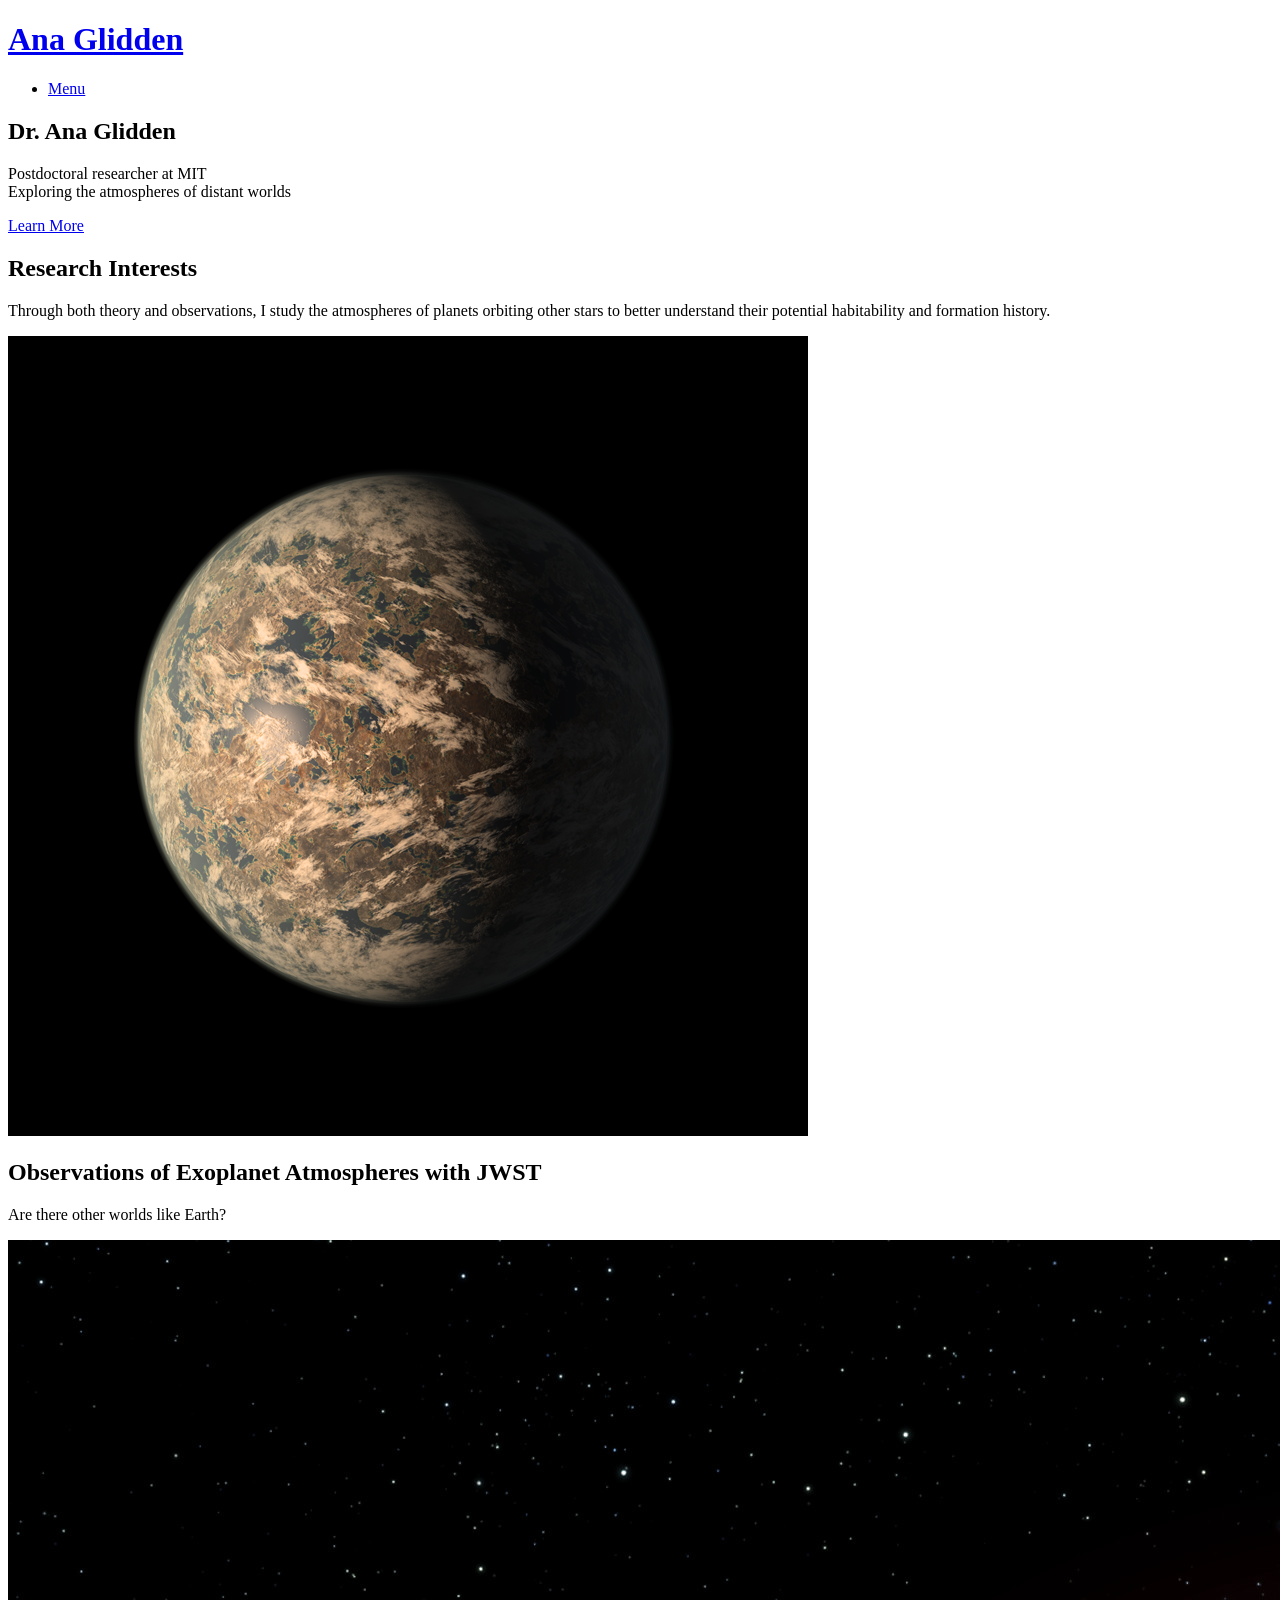
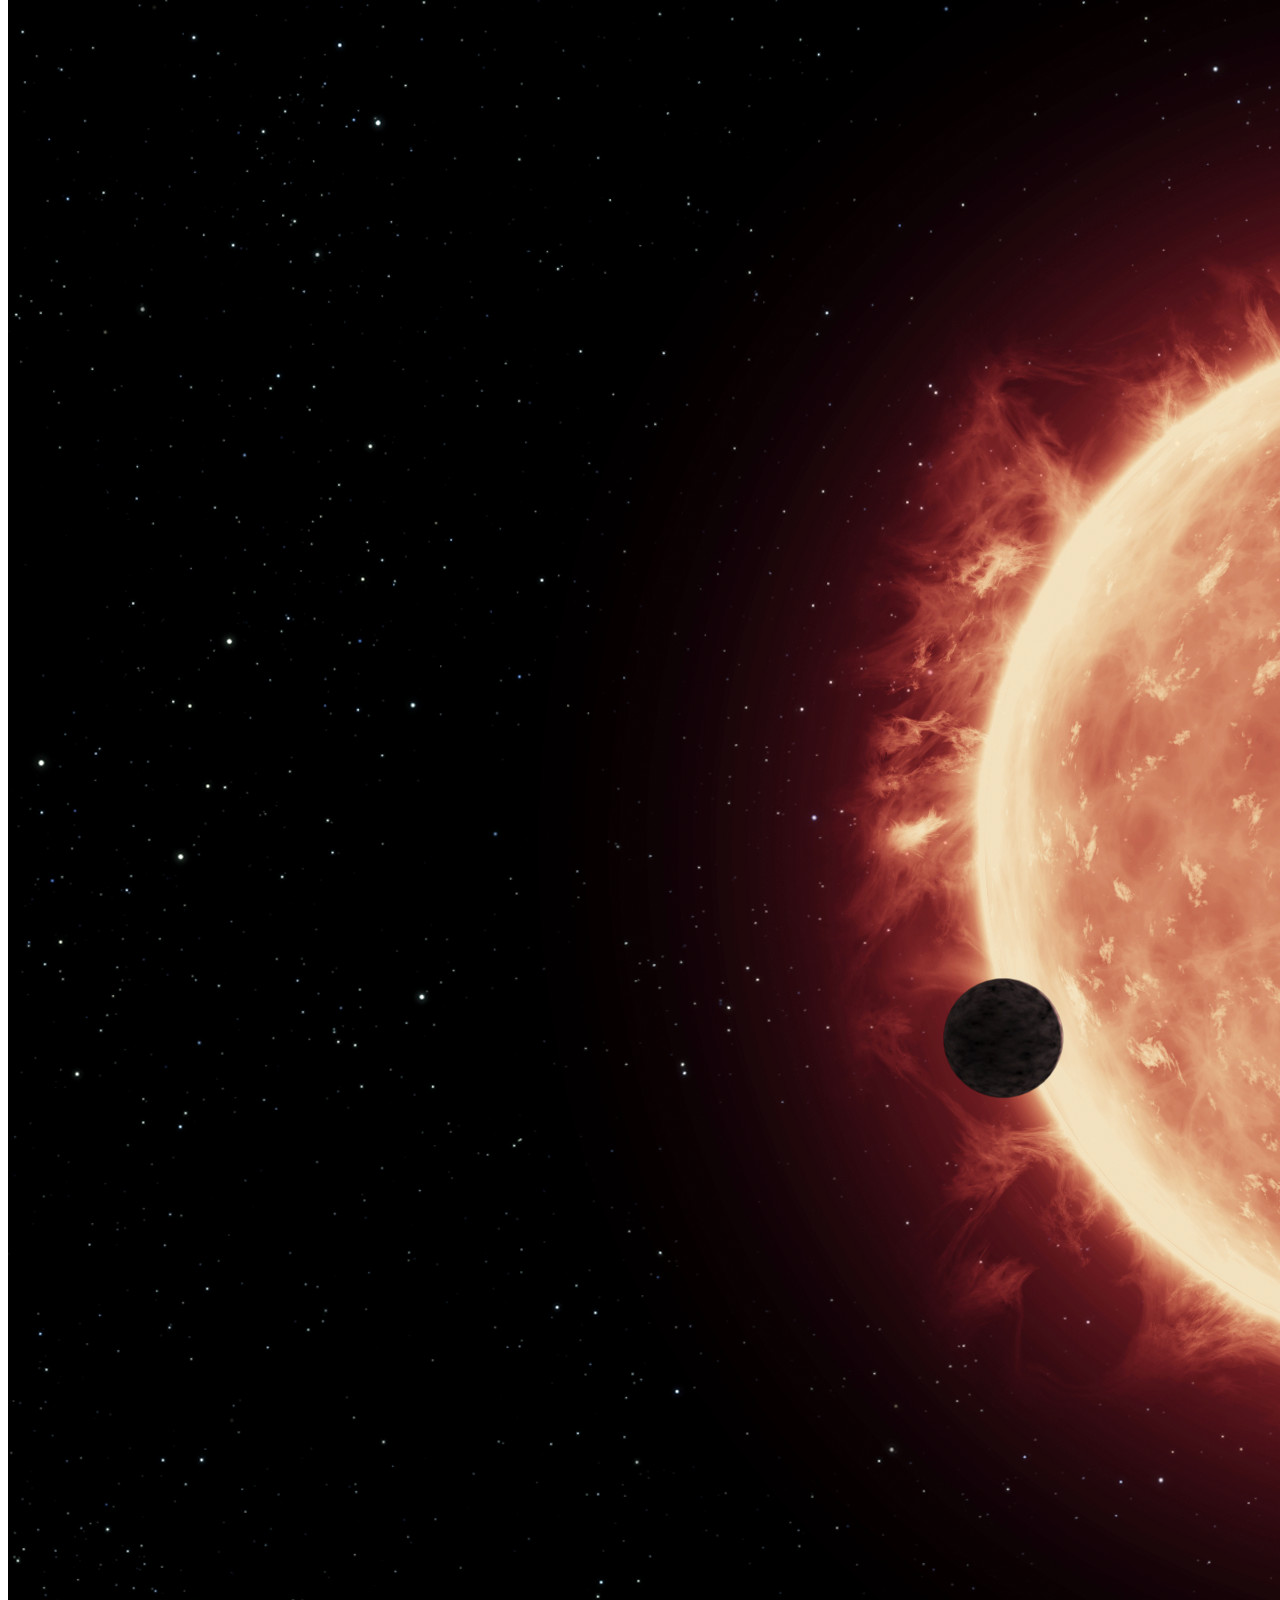
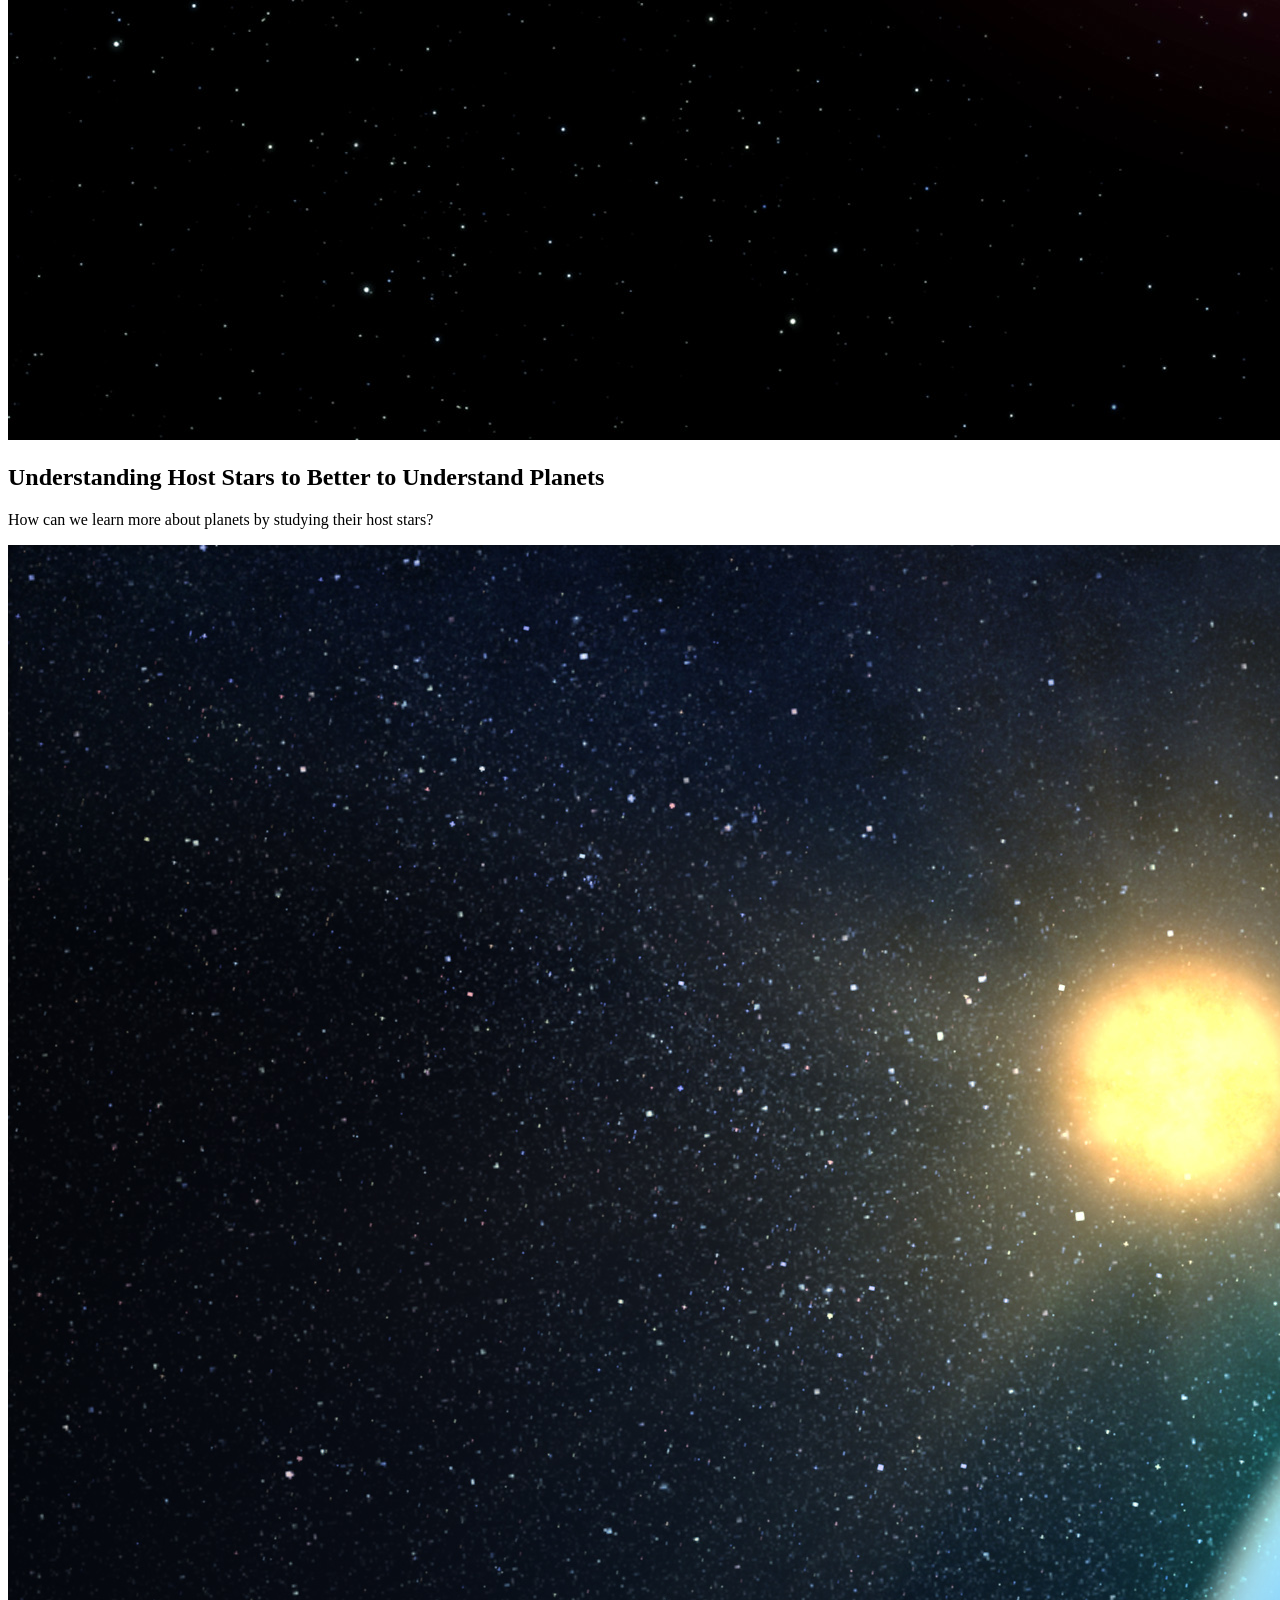
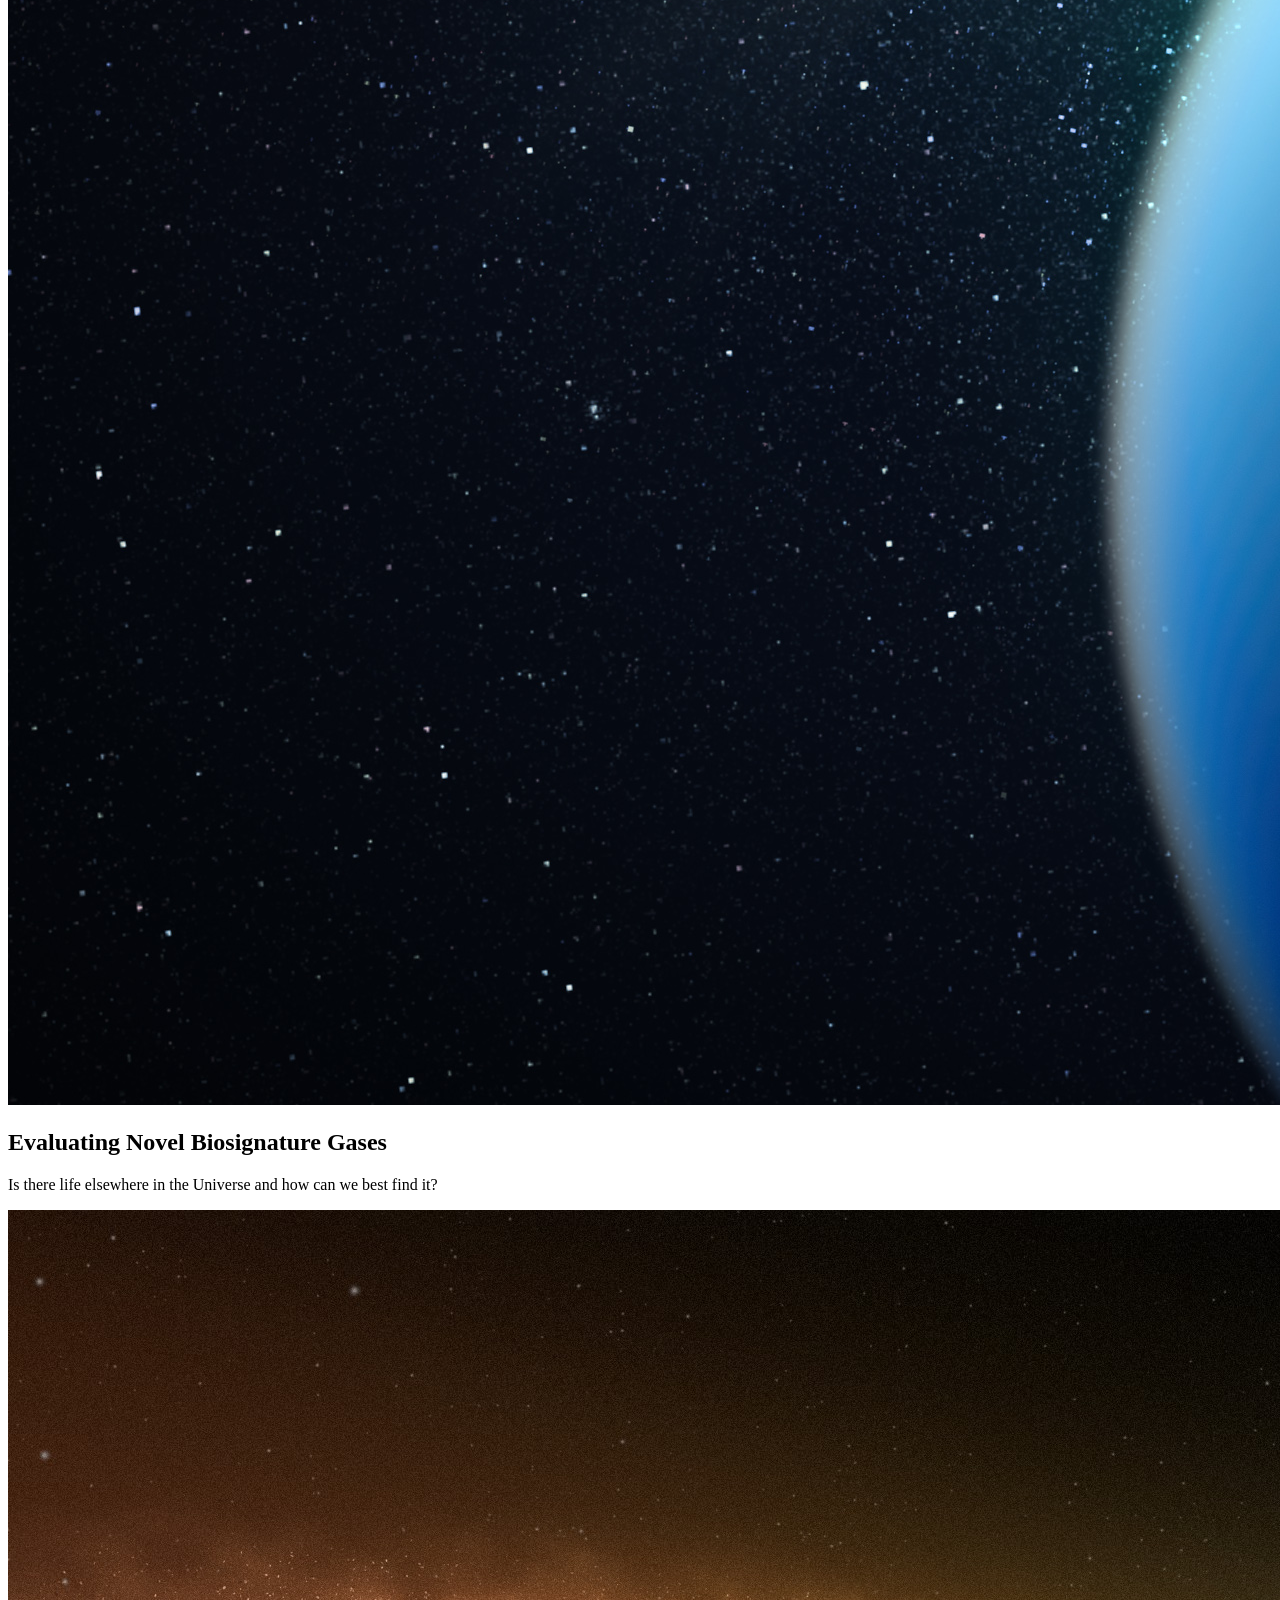
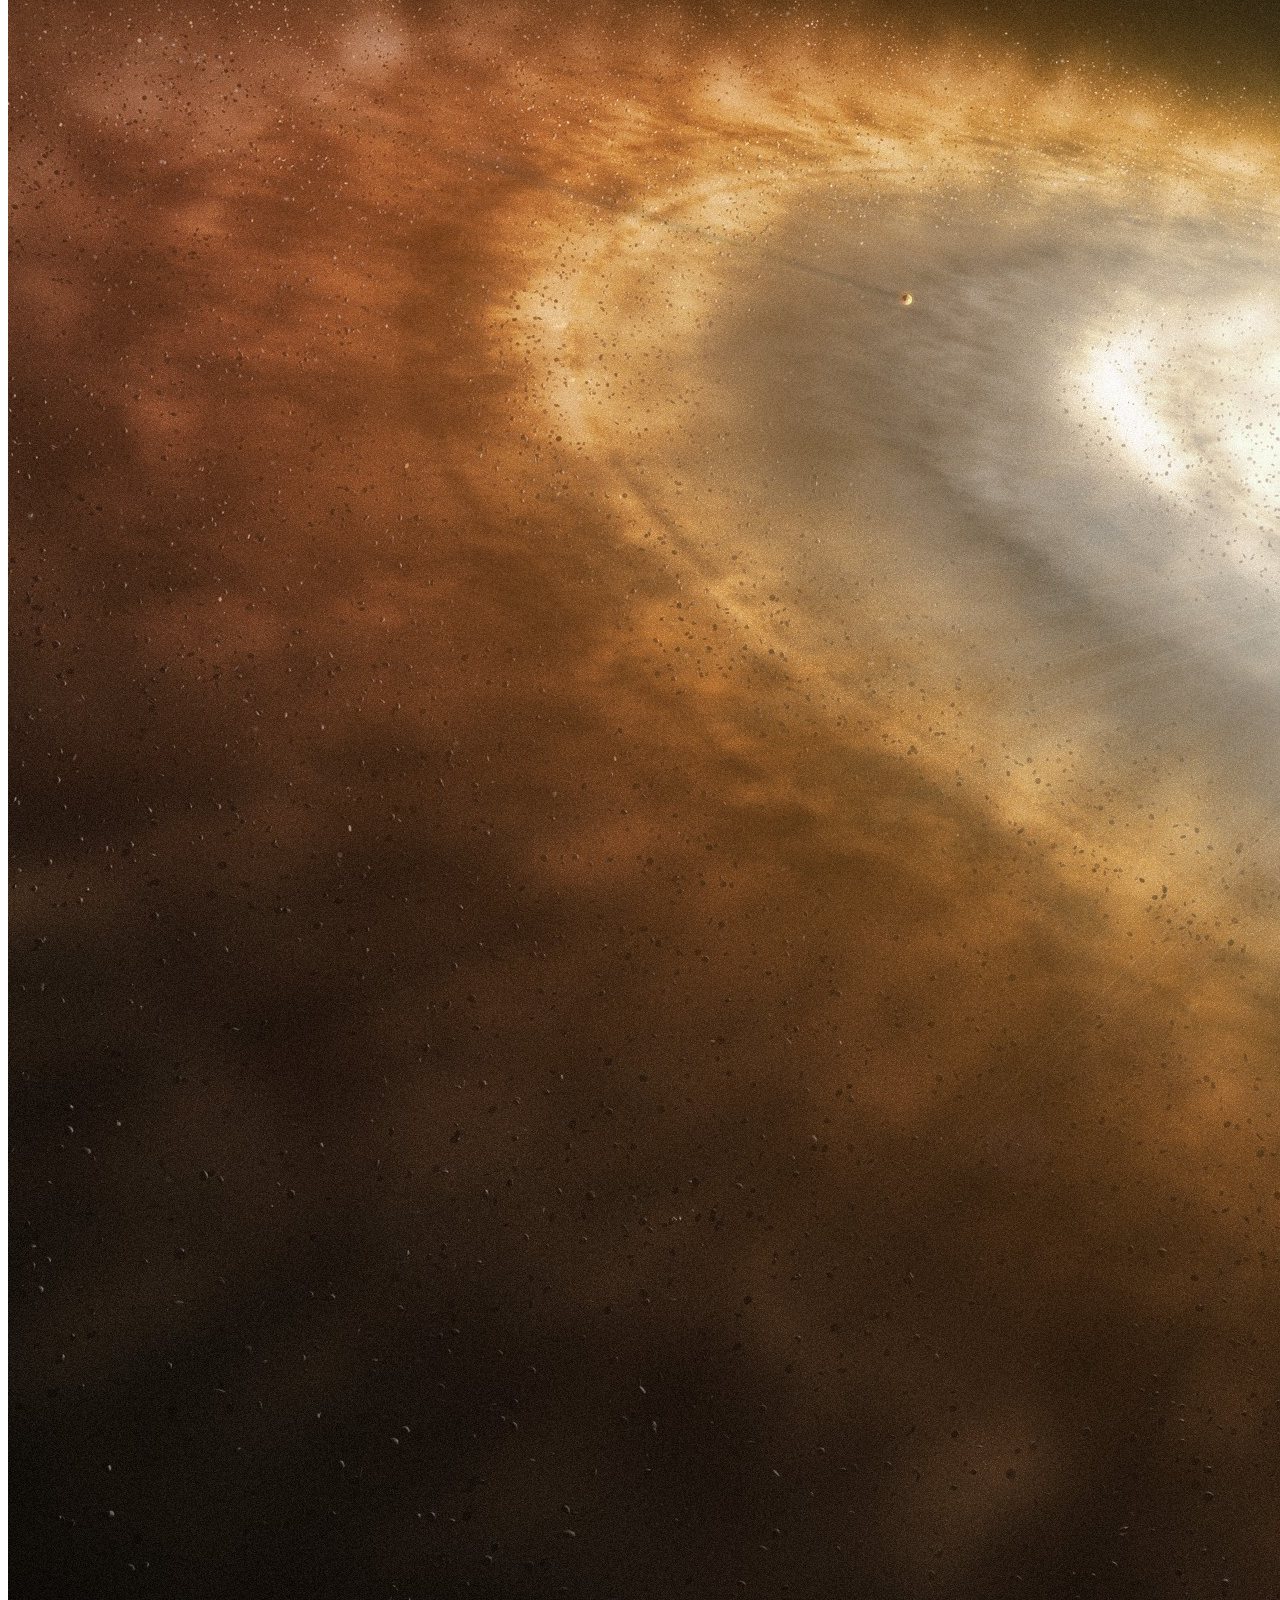
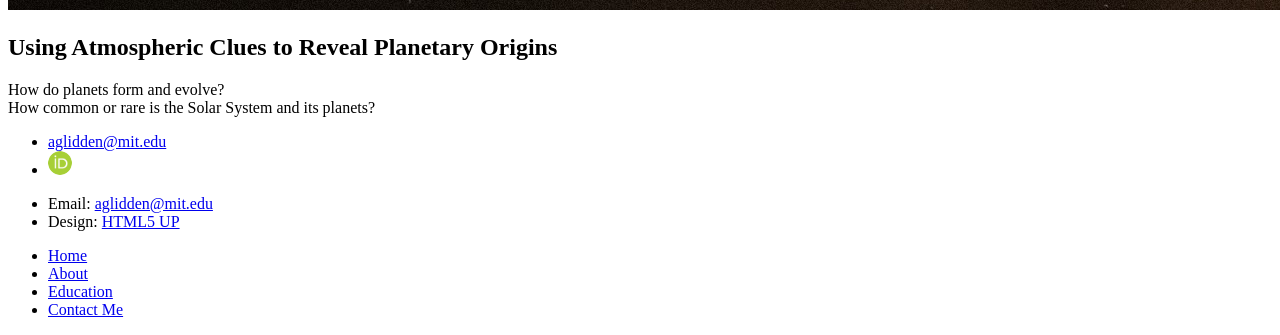
==== commit 46da6454: "Adding images and additional text" ====
--- a/index.html
+++ b/index.html
@@ -9,6 +9,7 @@
 		<title>Ana Glidden</title>
 		<meta charset="utf-8" />
 		<meta name="viewport" content="width=device-width, initial-scale=1, user-scalable=no" />
+		<link rel="icon" type="image/x-icon" href="favicon.ico" />
 		<link rel="stylesheet" href="assets/css/main.css" />
 		<noscript><link rel="stylesheet" href="assets/css/noscript.css" /></noscript>
 	</head>
@@ -29,13 +30,11 @@
 											<li><a href="index.html">Home</a></li>
 											<li><a href="about.html">About</a></li>
 											<li><a href="education.html">Education</a></li>
-<!-- 											<li><a href="research.html">Research</a></li>
+<!-- 										<li><a href="research.html">Research</a></li>
 											<li><a href="outeach.html">Outreach</a></li>
 											<li><a href="justforfun.html">Just for fun</a></li>
 											<li><a href="cv.html">CV</a></li> -->
 											<li><a href="contactme.html">Contact Me</a></li>
-											<!-- <li><a href="#">Sign Up</a></li> -->
-											<!-- <li><a href="#">Log In</a></li> -->
 										</ul>
 									</div>
 								</li>
@@ -47,8 +46,8 @@
 					<section id="banner">
 						<div class="inner">
 							<h2>Dr. Ana Glidden</h2>
-							<p>Postdoctoral reseacher at MIT<br />
-							Specializing in Exoplanet Atmospheres<br />
+							<p>Postdoctoral researcher at MIT<br />
+							Exploring the atmospheres of distant worlds<br />
 							<!-- crafted by <a href="http://html5up.net">HTML5 UP</a>.</p> -->
 							<!-- <ul class="actions special">
 								<li><a href="#" class="button primary">Learn More</a></li>
@@ -61,8 +60,8 @@
 					<section id="one" class="wrapper style1 special">
 						<div class="inner">
 							<header class="major">
-								<h2>Reseach Interests</h2>
-								<p>Through theory and observations, I seek to characterize exoplanet atmospheres to better understand their potential habitability and formation history. I use JWST observations and models of planetary atmospheres and stars to better understand other worlds.</p>
+								<h2>Research Interests</h2>
+								<p>Through both theory and observations, I study the atmospheres of planets orbiting other stars to better understand their potential habitability and formation history.</p>
 							</header>
 							<!-- <ul class="icons major">
 								<li><span class="icon fa-gem major style1"><span class="label">Lorem</span></span></li>
@@ -75,26 +74,26 @@
 				<!-- Two -->
 					<section id="two" class="wrapper alt style2">
 						<section class="spotlight">
-							<div class="image"><img src="images/pic03.jpg" alt="" /></div><div class="content">
+							<div class="image"><img src="images/pic01.jpg" alt="" /></div><div class="content">
 								<h2>Observations of Exoplanet Atmospheres with JWST</h2>
 								<p>Are there other worlds like Earth?</p>
 							</div>
 						</section>
 						<section class="spotlight">
-							<div class="image"><img src="images/pic03.jpg" alt="" /></div><div class="content">
+							<div class="image"><img src="images/pic02.jpg" alt="" /></div><div class="content">
 								<h2>Understanding Host Stars to Better to Understand Planets</h2>
 								<p>How can we learn more about planets by studying their host stars?</p>
 							</div>
 						</section>
 						<section class="spotlight">
-							<div class="image"><img src="images/pic01.jpg" alt="" /></div><div class="content">
-								<h2>Isotopologue as Biosignature Gases</h2>
+							<div class="image"><img src="images/pic03.jpg" alt="" /></div><div class="content">
+								<h2>Evaluating Novel Biosignature Gases</h2>
 								<p>Is there life elsewhere in the Universe and how can we best find it?</p>
 							</div>
 						</section>
 						<section class="spotlight">
-							<div class="image"><img src="images/pic02.jpg" alt="" /></div><div class="content">
-								<h2>Isotopologues as Tracers of Formation History</h2>
+							<div class="image"><img src="images/pic04.jpg" alt="" /></div><div class="content">
+								<h2>Using Atmospheric Clues to Reveal Planetary Origins</h2>
 								<p>How do planets form and evolve?<br />
 								How common or rare is the Solar System and its planets?</p>
 							</div>
@@ -155,14 +154,15 @@
 				<!-- Footer -->
 					<footer id="footer">
 						<ul class="icons">
-<!-- 							<li><a href="#" class="icon brands fa-twitter"><span class="label">Twitter</span></a></li>
-							<li><a href="#" class="icon brands fa-facebook-f"><span class="label">Facebook</span></a></li>
-							<li><a href="#" class="icon brands fa-instagram"><span class="label">Instagram</span></a></li>
-							<li><a href="#" class="icon brands fa-dribbble"><span class="label">Dribbble</span></a></li> -->
 							<li><a href="#" class="icon solid fa-envelope"><span class="label">aglidden@mit.edu</span></a></li>
+							<li><a href="https://orcid.org/0000-0002-5322-2315" target="_blank">
+							<img src="images/orcid-icon.png" alt="ORCID" style="width:24px; height:24px; border-radius:50%;"></a></li>
 						</ul>
+						
 						<ul class="copyright">
-							<li>&copy; Ana Glidden</li><li>Email: aglidden@mit.edu</li><li>Design: <a href="http://html5up.net">HTML5 UP</a></li>
+							<li>Email: <a href="mailto:aglidden@mit.edu">aglidden@mit.edu</a></li>
+							
+                            <li>Design: <a href="http://html5up.net">HTML5 UP</a></li>
 						</ul>
 					</footer>
 
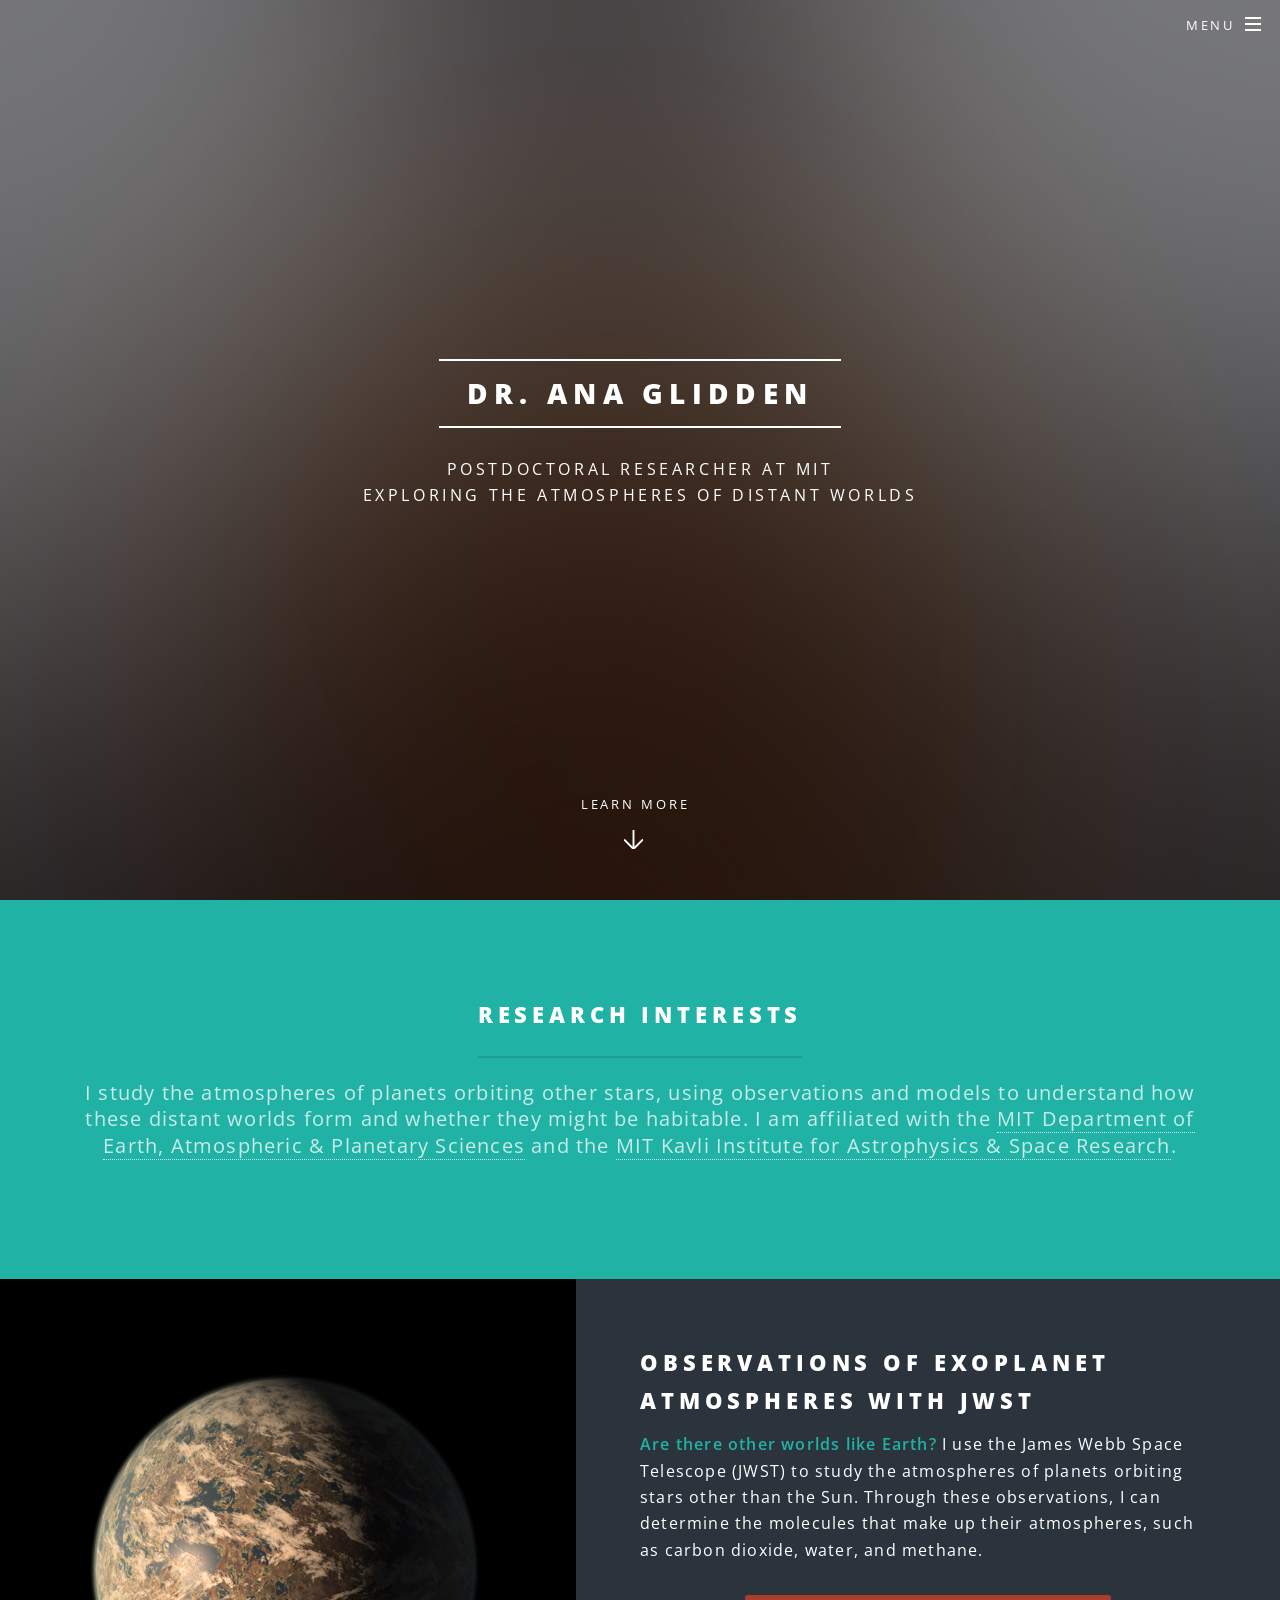
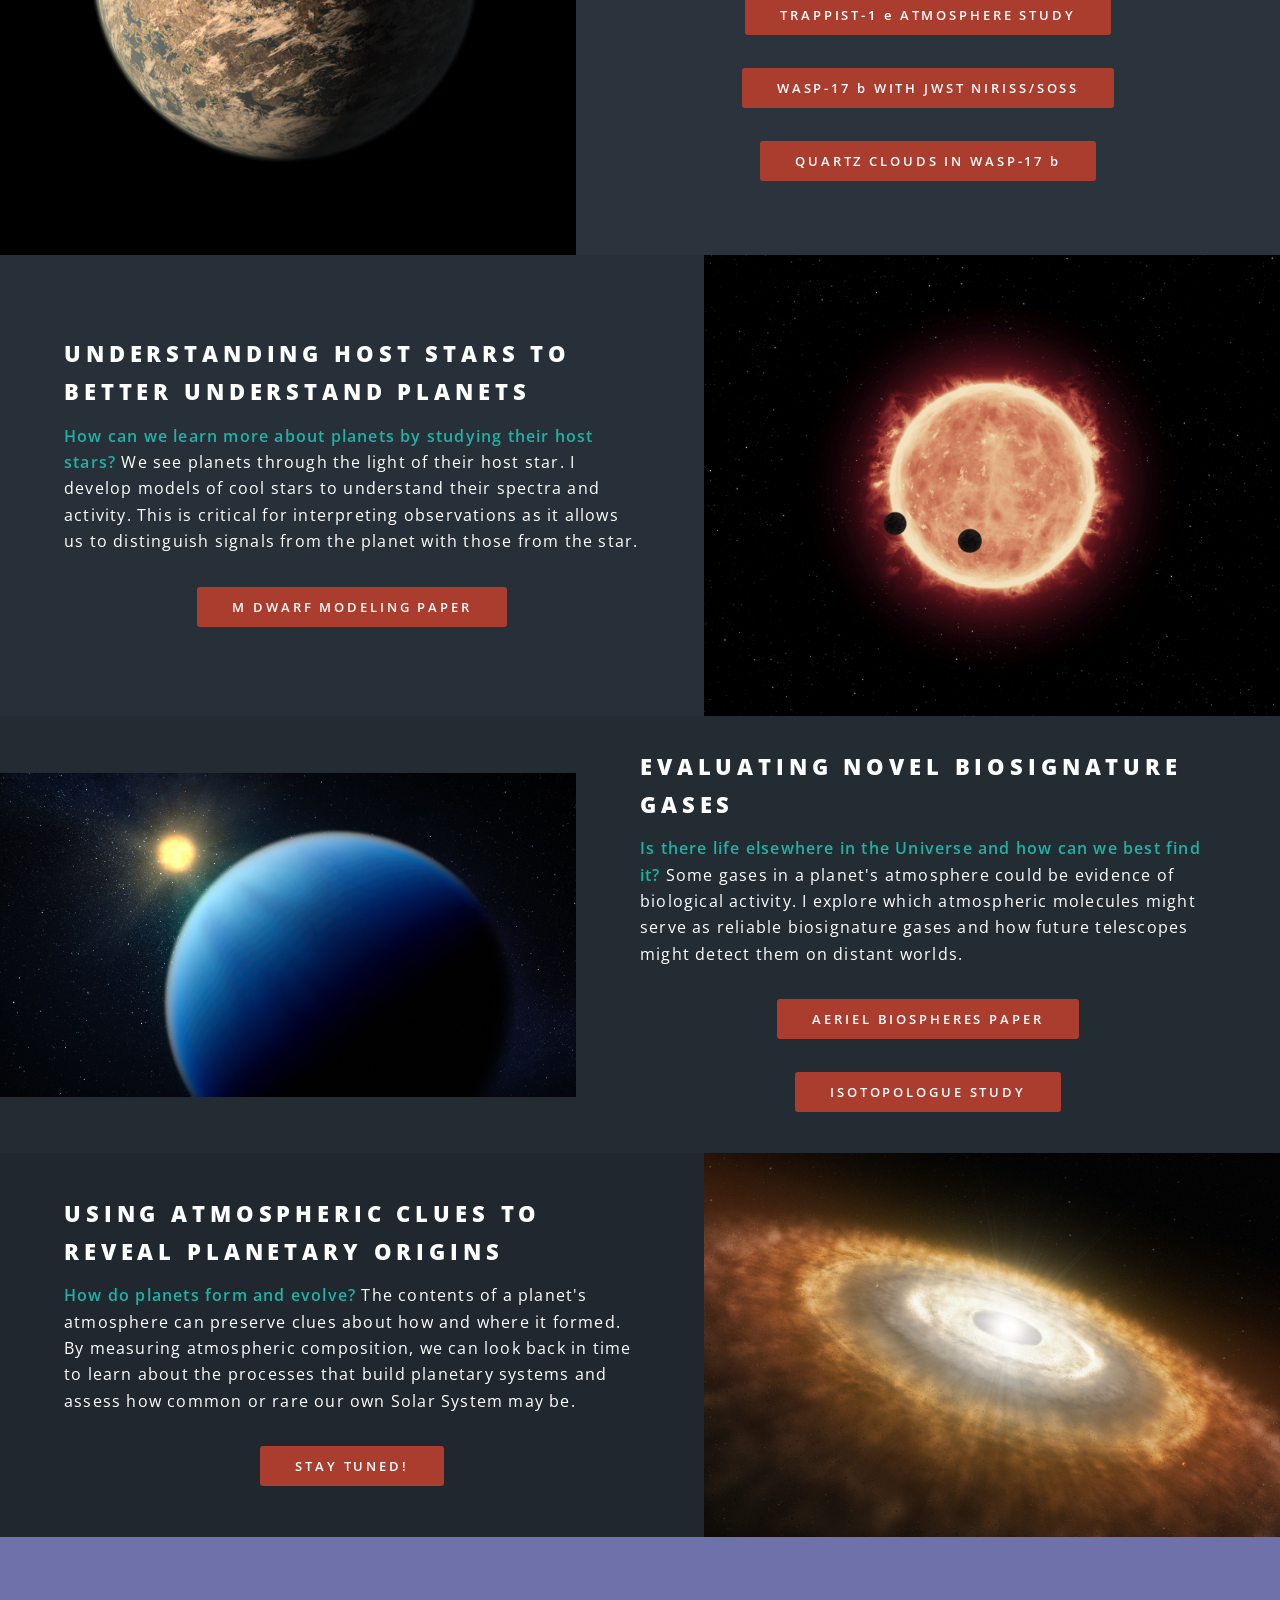
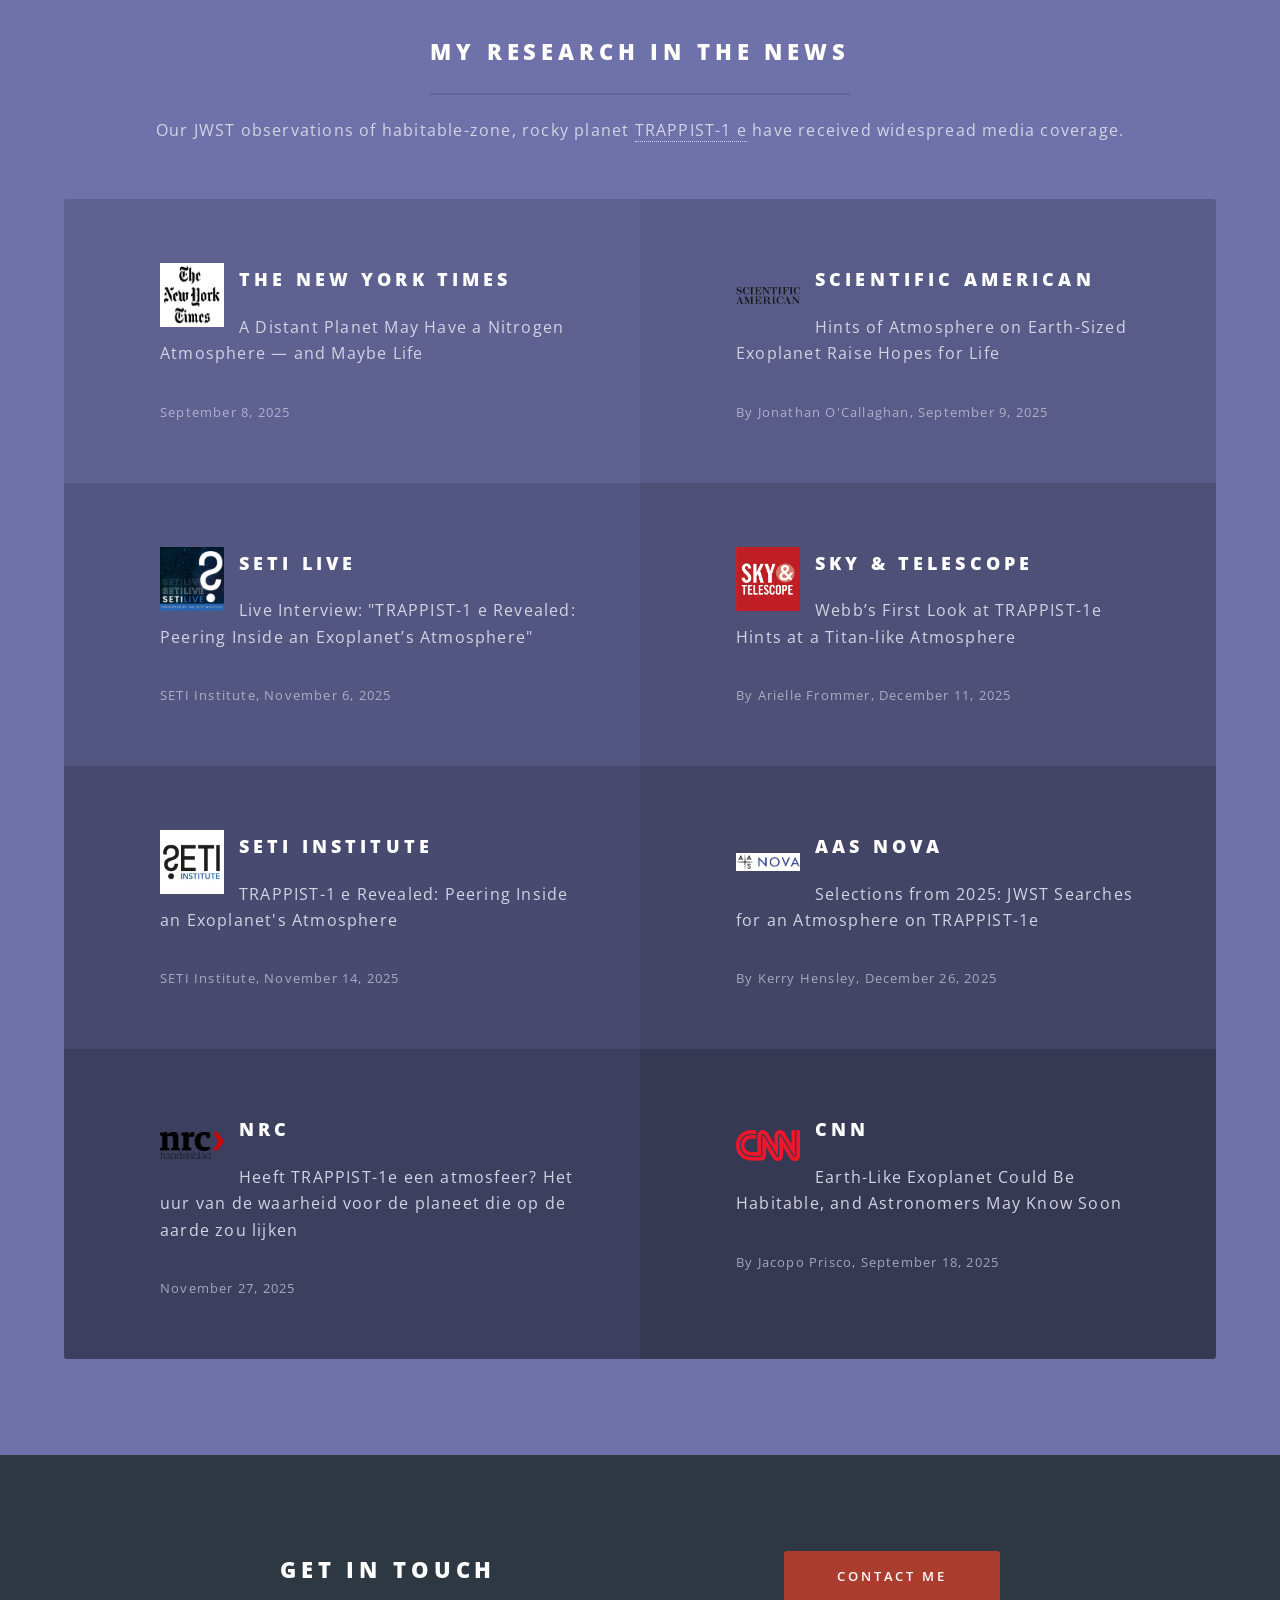
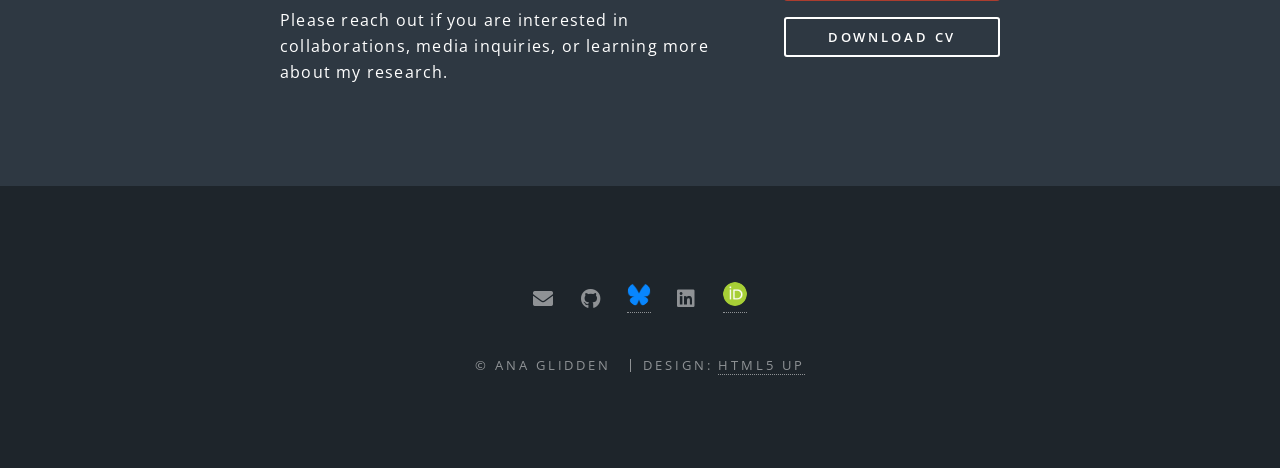
==== commit cbe2b090: "Adding details to website" ====
--- a/index.html
+++ b/index.html
@@ -5,177 +5,468 @@
 	Free for personal and commercial use under the CCA 3.0 license (html5up.net/license)
 -->
 <html>
-	<head>
-		<title>Ana Glidden</title>
-		<meta charset="utf-8" />
-		<meta name="viewport" content="width=device-width, initial-scale=1, user-scalable=no" />
-		<link rel="icon" type="image/x-icon" href="favicon.ico" />
-		<link rel="stylesheet" href="assets/css/main.css" />
-		<noscript><link rel="stylesheet" href="assets/css/noscript.css" /></noscript>
-	</head>
-	<body class="landing is-preload">
-
-		<!-- Page Wrapper -->
-			<div id="page-wrapper">
-
-				<!-- Header -->
-					<header id="header" class="alt">
-						<h1><a href="index.html">Ana Glidden</a></h1>
-						<nav id="nav">
+
+<head>
+	<title>Ana Glidden</title>
+	<meta charset="utf-8" />
+	<meta name="viewport" content="width=device-width, initial-scale=1, user-scalable=no" />
+	<link rel="icon" type="image/x-icon" href="favicon.ico" />
+	<link rel="stylesheet" href="assets/css/main.css" />
+	<noscript>
+		<link rel="stylesheet" href="assets/css/noscript.css" />
+	</noscript>
+</head>
+
+<a href="#page-wrapper" id="back-to-top" class="icon solid fa-arrow-up"></a>
+
+<script>
+	const backToTop = document.getElementById("back-to-top");
+
+	window.addEventListener("scroll", function () {
+		if (window.scrollY > 400) {
+			backToTop.classList.add("show");
+		} else {
+			backToTop.classList.remove("show");
+		}
+	});
+</script>
+
+<body class="landing is-preload">
+
+	<!-- Page Wrapper -->
+	<div id="page-wrapper">
+
+		<!-- Header -->
+		<header id="header" class="alt">
+			<h1><a href="index.html">Ana Glidden</a></h1>
+			<nav id="nav">
+				<ul>
+					<li class="special">
+						<a href="#menu" class="menuToggle"><span>Menu</span></a>
+						<div id="menu">
 							<ul>
-								<li class="special">
-									<a href="#menu" class="menuToggle"><span>Menu</span></a>
-									<div id="menu">
-										<ul>
-											<li><a href="index.html">Home</a></li>
-											<li><a href="about.html">About</a></li>
-											<li><a href="education.html">Education</a></li>
-<!-- 										<li><a href="research.html">Research</a></li>
-											<li><a href="outeach.html">Outreach</a></li>
-											<li><a href="justforfun.html">Just for fun</a></li>
-											<li><a href="cv.html">CV</a></li> -->
-											<li><a href="contactme.html">Contact Me</a></li>
-										</ul>
-									</div>
-								</li>
+								<li><a href="index.html">Home</a></li>
+								<li><a href="about.html">About</a></li>
+								<li><a href="education.html">Education</a></li>
+								<!-- <li><a href="sciencebackground.html">Science</a></li> -->
+								<li><a href="researchpapers.html">Research</a></li>
+								<li><a href="outreach.html">Outreach</a></li>
+								<li><a href="justforfun.html">Just for fun</a></li>
+								<li><a href="cv.html">CV</a></li>
+								<li><a href="contactme.html">Contact Me</a></li>
 							</ul>
-						</nav>
-					</header>
-
-				<!-- Banner -->
-					<section id="banner">
-						<div class="inner">
-							<h2>Dr. Ana Glidden</h2>
-							<p>Postdoctoral researcher at MIT<br />
-							Exploring the atmospheres of distant worlds<br />
-							<!-- crafted by <a href="http://html5up.net">HTML5 UP</a>.</p> -->
-							<!-- <ul class="actions special">
+						</div>
+					</li>
+				</ul>
+			</nav>
+		</header>
+
+
+		<!-- Banner -->
+		<section id="banner">
+			<div class="inner">
+				<h2>Dr. Ana Glidden</h2>
+				<p>Postdoctoral researcher at MIT<br />
+					Exploring the atmospheres of distant worlds<br />
+					<!-- crafted by <a href="http://html5up.net">HTML5 UP</a>.</p> -->
+					<!-- <ul class="actions special">
 								<li><a href="#" class="button primary">Learn More</a></li>
 							</ul> -->
-						</div>
-						<a href="#one" class="more scrolly">Learn More</a>
-					</section>
-
-				<!-- One -->
-					<section id="one" class="wrapper style1 special">
-						<div class="inner">
-							<header class="major">
-								<h2>Research Interests</h2>
-								<p>Through both theory and observations, I study the atmospheres of planets orbiting other stars to better understand their potential habitability and formation history.</p>
-							</header>
-							<!-- <ul class="icons major">
-								<li><span class="icon fa-gem major style1"><span class="label">Lorem</span></span></li>
-								<li><span class="icon fa-heart major style2"><span class="label">Ipsum</span></span></li>
-								<li><span class="icon solid fa-code major style3"><span class="label">Dolor</span></span></li>
-							</ul> -->
-						</div>
-					</section>
-
-				<!-- Two -->
-					<section id="two" class="wrapper alt style2">
-						<section class="spotlight">
-							<div class="image"><img src="images/pic01.jpg" alt="" /></div><div class="content">
-								<h2>Observations of Exoplanet Atmospheres with JWST</h2>
-								<p>Are there other worlds like Earth?</p>
-							</div>
-						</section>
-						<section class="spotlight">
-							<div class="image"><img src="images/pic02.jpg" alt="" /></div><div class="content">
-								<h2>Understanding Host Stars to Better to Understand Planets</h2>
-								<p>How can we learn more about planets by studying their host stars?</p>
-							</div>
-						</section>
-						<section class="spotlight">
-							<div class="image"><img src="images/pic03.jpg" alt="" /></div><div class="content">
-								<h2>Evaluating Novel Biosignature Gases</h2>
-								<p>Is there life elsewhere in the Universe and how can we best find it?</p>
-							</div>
-						</section>
-						<section class="spotlight">
-							<div class="image"><img src="images/pic04.jpg" alt="" /></div><div class="content">
-								<h2>Using Atmospheric Clues to Reveal Planetary Origins</h2>
-								<p>How do planets form and evolve?<br />
-								How common or rare is the Solar System and its planets?</p>
-							</div>
-						</section>
-					</section>
-
-				<!--  Three -->
-					<!-- <section id="three" class="wrapper style3 special">
-						<div class="inner">
-							<header class="major">
-								<h2>Accumsan mus tortor nunc aliquet</h2>
-								<p>Aliquam ut ex ut augue consectetur interdum. Donec amet imperdiet eleifend<br />
-								fringilla tincidunt. Nullam dui leo Aenean mi ligula, rhoncus ullamcorper.</p>
-							</header>
-							<ul class="features">
-								<li class="icon fa-paper-plane">
-									<h3>Arcu accumsan</h3>
-									<p>Augue consectetur sed interdum imperdiet et ipsum. Mauris lorem tincidunt nullam amet leo Aenean ligula consequat consequat.</p>
-								</li>
-								<li class="icon solid fa-laptop">
-									<h3>Ac Augue Eget</h3>
-									<p>Augue consectetur sed interdum imperdiet et ipsum. Mauris lorem tincidunt nullam amet leo Aenean ligula consequat consequat.</p>
-								</li>
-								<li class="icon solid fa-code">
-									<h3>Mus Scelerisque</h3>
-									<p>Augue consectetur sed interdum imperdiet et ipsum. Mauris lorem tincidunt nullam amet leo Aenean ligula consequat consequat.</p>
-								</li>
-								<li class="icon solid fa-headphones-alt">
-									<h3>Mauris Imperdiet</h3>
-									<p>Augue consectetur sed interdum imperdiet et ipsum. Mauris lorem tincidunt nullam amet leo Aenean ligula consequat consequat.</p>
-								</li>
-								<li class="icon fa-heart">
-									<h3>Aenean Primis</h3>
-									<p>Augue consectetur sed interdum imperdiet et ipsum. Mauris lorem tincidunt nullam amet leo Aenean ligula consequat consequat.</p>
-								</li>
-								<li class="icon fa-flag">
-									<h3>Tortor Ut</h3>
-									<p>Augue consectetur sed interdum imperdiet et ipsum. Mauris lorem tincidunt nullam amet leo Aenean ligula consequat consequat.</p>
-								</li>
-							</ul>
-						</div>
-					</section> --> 
-
-				<!-- CTA --> 
-					<!-- <section id="cta" class="wrapper style4">
-						<div class="inner">
-							<header>
-								<h2>Arcue ut vel commodo</h2>
-								<p>Aliquam ut ex ut augue consectetur interdum endrerit imperdiet amet eleifend fringilla.</p>
-							</header>
-							<ul class="actions stacked">
-								<li><a href="#" class="button fit primary">Activate</a></li>
-								<li><a href="#" class="button fit">Learn More</a></li>
-							</ul>
-						</div>
-					</section> -->
-
-				<!-- Footer -->
-					<footer id="footer">
-						<ul class="icons">
-							<li><a href="#" class="icon solid fa-envelope"><span class="label">aglidden@mit.edu</span></a></li>
-							<li><a href="https://orcid.org/0000-0002-5322-2315" target="_blank">
-							<img src="images/orcid-icon.png" alt="ORCID" style="width:24px; height:24px; border-radius:50%;"></a></li>
-						</ul>
-						
-						<ul class="copyright">
-							<li>Email: <a href="mailto:aglidden@mit.edu">aglidden@mit.edu</a></li>
-							
-                            <li>Design: <a href="http://html5up.net">HTML5 UP</a></li>
-						</ul>
-					</footer>
-
 			</div>
-
-		<!-- Scripts -->
-			<script src="assets/js/jquery.min.js"></script>
-			<script src="assets/js/jquery.scrollex.min.js"></script>
-			<script src="assets/js/jquery.scrolly.min.js"></script>
-			<script src="assets/js/browser.min.js"></script>
-			<script src="assets/js/breakpoints.min.js"></script>
-			<script src="assets/js/util.js"></script>
-			<script src="assets/js/main.js"></script>
-
-	</body>
+			<a href="#one" class="more scrolly">Learn More</a>
+		</section>
+
+		<!-- One -->
+		<section id="one" class="wrapper style1 special">
+			<div class="inner">
+				<header class="major">
+					<h2>Research Interests</h2>
+					<p style="font-size: 1.25em;">I study the atmospheres of planets orbiting other stars, using
+						observations and models to understand how these distant worlds form and whether they might be
+						habitable. I am affiliated with the <a href="https://eaps.mit.edu/">MIT Department of Earth,
+							Atmospheric &
+							Planetary Sciences</a> and the
+						<a href="https://www.space.mit.edu/">MIT Kavli Institute for Astrophysics & Space
+							Research</a>.
+					</p>
+				</header>
+			</div>
+		</section>
+
+		<!-- Two -->
+		<section id="two" class="wrapper alt style2">
+			<section class="spotlight">
+				<div class="image"><img src="images/pic01.jpg" alt="" /></div>
+				<div class="content">
+					<h2>Observations of Exoplanet Atmospheres with JWST</h2>
+					<p style="margin-top: -10px;">
+						<strong style="color: #21b2a6;">Are there other worlds like Earth?</strong>
+						I use the James Webb Space Telescope (JWST) to study the atmospheres of planets orbiting stars
+						other
+						than the Sun. Through these observations, I can determine the molecules that make up their
+						atmospheres, such as carbon dioxide, water, and methane.
+					</p>
+
+					<ul class="actions stacked special">
+						<li><a href="https://doi.org/10.3847/2041-8213/adf62e" class="button primary" target="_blank">
+								TRAPPIST-1 <span style="text-transform: lowercase;">e</span> Atmosphere Study
+							</a></li>
+
+						<li><a href="https://doi.org/10.3847/1538-3881/ad9688" class="button primary" target="_blank">
+								WASP-17 <span style="text-transform: lowercase;">b</span> with JWST NIRISS/SOSS
+							</a></li>
+
+						<li><a href="https://doi.org/10.3847/2041-8213/acfc3b" class="button primary" target="_blank">
+								Quartz Clouds in WASP-17 <span style="text-transform: lowercase;">b</span>
+							</a></li>
+					</ul>
+
+				</div>
+			</section>
+			<section class="spotlight">
+				<div class="image"><img src="images/pic02.jpg" alt="" /></div>
+				<div class="content">
+					<h2>Understanding Host Stars to Better Understand Planets</h2>
+					<p style="margin-top: -10px;">
+						<strong style="color: #21b2a6;">How can we learn more about planets by studying their host
+							stars?</strong>
+						We see planets through the light of their host star. I develop models of cool stars to
+						understand their spectra and activity. This is critical for interpreting observations as it
+						allows us to distinguish signals from the planet with those from the star.
+					</p>
+					<ul class="actions special">
+						<li><a href="https://doi.org/10.3847/2041-8213/ae3137" class="button primary" target="_blank">M
+								Dwarf Modeling
+								Paper</a>
+						</li>
+					</ul>
+				</div>
+			</section>
+			<section class="spotlight">
+				<div class="image"><img src="images/pic03.jpg" alt="" /></div>
+				<div class="content">
+					<h2>Evaluating Novel Biosignature Gases</h2>
+					<p style="margin-top: -10px;">
+						<strong style="color: #21b2a6;">Is there life elsewhere in the Universe and how can we best find
+							it?</strong>
+						Some gases in a planet's atmosphere could be evidence of biological activity. I explore which
+						atmospheric molecules might serve as reliable biosignature gases and how future telescopes might
+						detect them on distant worlds.
+					</p>
+
+					<ul class="actions stacked special">
+						<li><a href="https://doi.org/10.3847/1538-4357/ac625f" class="button primary">Aeriel Biospheres
+								Paper</a>
+						</li>
+
+						<li><a href="https://doi.org/10.3390/life13122325" class="button primary"
+								target="_blank">Isotopologue Study</a>
+						</li>
+				</div>
+			</section>
+			<section class="spotlight">
+				<div class="image"><img src="images/pic04.jpg" alt="" /></div>
+				<div class="content">
+					<h2>Using Atmospheric Clues to Reveal Planetary Origins</h2>
+					<p style="margin-top: -10px;">
+						<strong style="color: #21b2a6;">How do planets form and evolve?</strong>
+						The contents of a planet's atmosphere can preserve clues about how and where it formed. By
+						measuring atmospheric composition, we can look back in time to learn about the processes that
+						build planetary systems and assess how common or rare our own Solar System may be.
+					</p>
+
+					<ul class="actions stacked special">
+						<li><a href="#" class="button primary">Stay tuned!</a></li>
+					</ul>
+
+				</div>
+			</section>
+		</section>
+
+
+
+
+		<!--  Three -->
+		<section id="three" class="wrapper style3 special">
+			<div class="inner">
+				<header class="major">
+					<h2>My Research in the News</h2>
+					<p>Our JWST observations of habitable-zone, rocky planet
+						<a href="https://science.nasa.gov/missions/webb/nasa-webb-looks-at-earth-sized-habitable-zone-exoplanet-trappist-1-e/"
+							target="_blank">TRAPPIST-1 e</a> have received widespread media
+						coverage.
+					</p>
+				</header>
+
+				<ul class="features">
+
+					<!-- New York Times -->
+					<li class="icon">
+						<img src="images/logos/nyt.jpg" alt="The New York Times"
+							style="width: 64px; height: 64px; float: left; margin-right: 15px;">
+						<a href="https://www.nytimes.com/2025/09/08/science/trappist-1e-star-planet-nitrogen.html"
+							target="_blank">
+							<h3>The New York Times</h3>
+							<p>A Distant Planet May Have a Nitrogen Atmosphere — and Maybe Life</p>
+							<p style="font-size: 0.8em; opacity: 0.7;">September 8, 2025</p>
+						</a>
+					</li>
+
+
+					<!-- Scientific American -->
+					<li class="icon">
+						<img src="images/logos/sciam.png" alt="Scientific American"
+							style="width: 64px; height: 64px; float: left; margin-right: 15px; object-fit: contain;">
+						<a href="https://www.scientificamerican.com/article/jwst-sees-hints-of-an-atmosphere-on-a-potentially-habitable-exoplanet/"
+							target="_blank">
+							<h3>Scientific American</h3>
+							<p>Hints of Atmosphere on Earth-Sized Exoplanet Raise Hopes for Life</p>
+							<p style="font-size: 0.8em; opacity: 0.7;">By Jonathan O'Callaghan, September 9, 2025</p>
+						</a>
+					</li>
+
+					<!-- NASA -->
+					<!-- <li class="icon">
+						<img src="images/logos/nasa.jpg" alt="NASA"
+							style="width: 64px; height: 64px; float: left; margin-right: 15px; object-fit: contain;">
+						<a href="https://science.nasa.gov/missions/webb/nasa-webb-looks-at-earth-sized-habitable-zone-exoplanet-trappist-1-e/"
+							target="_blank">
+							<h3>NASA</h3>
+							<p>NASA Webb Looks at Earth-Sized, Habitable-Zone Exoplanet TRAPPIST-1 e</p>
+							<p style="font-size: 0.8em; opacity: 0.7;">NASA Webb Mission Team, September 8, 2025</p>
+						</a>
+					</li> -->
+
+					<!-- SETI Live -->
+					<li class="icon">
+						<img src="images/logos/setilive.jpg" alt="SETI Live"
+							style="width: 64px; height: 64px; float: left; margin-right: 15px; object-fit: contain;">
+						<a href="https://www.seti.org/events/trappist-1-e-revealed/" target="_blank">
+							<h3>SETI Live</h3>
+							<p>Live Interview: "TRAPPIST-1 e Revealed: Peering Inside an Exoplanet’s Atmosphere"</p>
+							<p style="font-size: 0.8em; opacity: 0.7;">SETI Institute, November 6, 2025</p>
+						</a>
+					</li>
+
+					<!-- MIT News -->
+					<!-- <li class="icon">
+						<img src="images/logos/mitv2.png" alt="MIT"
+							style="width: 64px; height: 64px; float: left; margin-right: 15px; object-fit: contain;">
+						<a href="https://news.mit.edu/2025/study-finds-habitable-zone-planet-unlikely-have-venus-or-mars-like-atmosphere-0908"
+							target="_blank">
+							<h3>MIT News</h3>
+							<p>Study finds habitable-zone planet unlikely to have Venus- or Mars-like atmosphere</p>
+							<p style="font-size: 0.8em; opacity: 0.7;">By Paige Colley, September 8, 2025</p>
+						</a>
+					</li> -->
+
+					<!-- Sky & Telescope -->
+					<li class="icon">
+						<img src="images/logos/sat.jpg" alt="Sky & Telescope"
+							style="width: 64px; height: 64px; float: left; margin-right: 15px; object-fit: contain;">
+						<a href="https://skyandtelescope.org/astronomy-news/webbs-first-look-at-trappist-1e-hints-at-a-titan-like-atmosphere/"
+							target="_blank">
+							<h3>Sky & Telescope</h3>
+							<p>Webb’s First Look at TRAPPIST-1e Hints at a Titan-like Atmosphere</p>
+							<p style="font-size: 0.8em; opacity: 0.7;">By Arielle Frommer, December 11, 2025</p>
+						</a>
+					</li>
+
+					<!-- SETI Institute News -->
+					<li class="icon">
+						<img src="images/logos/seti.jpg" alt="SETI Institute"
+							style="width: 64px; height: 64px; float: left; margin-right: 15px; object-fit: contain;">
+						<a href="https://www.seti.org/news/trappist-1-e-revealed-peering-inside-an-exoplanet-s-atmosphere/"
+							target="_blank">
+							<h3>SETI Institute</h3>
+							<p>TRAPPIST-1 e Revealed: Peering Inside an Exoplanet's Atmosphere</p>
+							<p style="font-size: 0.8em; opacity: 0.7;">SETI Institute, November 14, 2025</p>
+						</a>
+					</li>
+
+					<!-- AAS Nova -->
+					<li class="icon">
+						<img src="images/logos/aasnova.jpg" alt="AAS Nova"
+							style="width: 64px; height: 64px; float: left; margin-right: 15px; object-fit: contain;">
+						<a href="https://aasnova.org/2025/12/26/selections-from-2025-jwst-searches-for-an-atmosphere-on-trappist-1e/"
+							target="_blank">
+							<h3>AAS Nova</h3>
+							<p>Selections from 2025: JWST Searches for an Atmosphere on TRAPPIST-1e</p>
+							<p style="font-size: 0.8em; opacity: 0.7;">By Kerry Hensley, December 26, 2025</p>
+						</a>
+					</li>
+
+
+					<!-- University of Arizona News -->
+					<!-- <li class="icon">
+						<img src="images/logos/uofaz.png" alt="University of Arizona"
+							style="width: 64px; height: 64px; float: left; margin-right: 15px; object-fit: contain;">
+						<a href="https://news.arizona.edu/news/new-look-trappist-1e-earth-sized-habitable-zone-exoplanet"
+							target="_blank">
+							<h3>University of Arizona News</h3>
+							<p>A new look at TRAPPIST-1e, an Earth-sized, habitable-zone exoplanet</p>
+							<p style="font-size: 0.8em; opacity: 0.7;">By Daniel Stolte, December 4, 2025</p>
+						</a>
+					</li> -->
+
+					<!-- Space.com -->
+					<!-- <li class="icon">
+						<img src="images/logos/space.jpg" alt="Space.com"
+							style="width: 64px; height: 64px; float: left; margin-right: 15px; object-fit: contain;">
+						<a href="https://www.space.com/astronomy/exoplanets/does-the-nearby-exoplanet-trappist-1e-support-life-new-james-webb-space-telescope-data-could-help-us-find-out"
+							target="_blank">
+							<h3>Space.com</h3>
+							<p>Does TRAPPIST-1e Support Life? New JWST Data Could Help Us Find Out</p>
+							<p style="font-size: 0.8em; opacity: 0.7;">By Robert Lea, September 8, 2025</p>
+						</a>
+					</li> -->
+
+					<!-- Universe Today -->
+					<!-- <li class="icon">
+						<img src="images/logos/universetoday.jpeg" alt="Universe Today"
+							style="width: 64px; height: 64px; float: left; margin-right: 15px;">
+						<a href="https://www.universetoday.com/articles/new-results-from-the-jwst-suggest-that-trappist-1e-could-have-a-methane-atmosphere"
+							target="_blank">
+							<h3>Universe Today</h3>
+							<p>New JWST Results Suggest TRAPPIST-1e Might Have a Methane Atmosphere</p>
+							<p style="font-size: 0.8em; opacity: 0.7;">By Matthew Williams, December 10, 2025</p>
+						</a>
+					</li> -->
+
+					<!-- NPR -->
+					<!-- <li class="icon">
+						<img src="images/logos/npr.png" alt="NPR"
+							style="width: 64px; height: 64px; float: left; margin-right: 15px;">
+						<a href="https://www.npr.org/2025/12/12/nx-s1-5641133/science-space-life-alien-planet"
+							target="_blank">
+							<h3>NPR</h3>
+							<p>Could There Be Life on a Planet 40 Light-Years Away? Scientists Are Getting Closer to an
+								Answer</p>
+							<p style="font-size: 0.8em; opacity: 0.7;">December 12, 2025</p>
+						</a>
+					</li> -->
+
+					<!-- NRC (Dutch) -->
+					<li class="icon">
+						<img src="images/logos/nrc.png" alt="NRC"
+							style="width: 64px; height: 64px; float: left; margin-right: 15px; object-fit: contain;">
+						<a href="https://www.nrc.nl/nieuws/2025/11/27/het-uur-van-de-waarheid-voor-de-planeet-die-op-de-aarde-zou-lijken-heeft-trappist-1e-een-atmosfeer-a4912707"
+							target="_blank">
+							<h3>NRC</h3>
+							<p>Heeft TRAPPIST-1e een atmosfeer? Het uur van de waarheid voor de planeet die op de aarde
+								zou lijken</p>
+							<p style="font-size: 0.8em; opacity: 0.7;">November 27, 2025</p>
+						</a>
+					</li>
+
+					<!-- CNN -->
+					<li class="icon">
+						<img src="images/logos/cnn.png" alt="CNN"
+							style="width: 64px; height: 64px; float: left; margin-right: 15px; object-fit: contain;">
+						<a href="https://www.cnn.com/2025/09/18/science/exoplanet-possibly-habitable" target="_blank">
+							<h3>CNN</h3>
+							<p>Earth-Like Exoplanet Could Be Habitable, and Astronomers May Know Soon</p>
+							<p style="font-size: 0.8em; opacity: 0.7;">By Jacopo Prisco, September 18, 2025</p>
+						</a>
+					</li>
+
+					<!-- New Scientist -->
+					<!-- <li class="icon">
+						<img src="images/logos/newscientist.png" alt="New Scientist"
+							style="width: 64px; height: 64px; float: left; margin-right: 15px; object-fit: contain;">
+						<a href="https://www.newscientist.com/article/2495349-exoplanet-40-light-years-from-earth-may-have-right-conditions-for-life/"
+							target="_blank">
+							<h3>New Scientist</h3>
+							<p>Exoplanet 40 Light-Years from Earth May Have the Right Conditions for Life</p>
+							<p style="font-size: 0.8em; opacity: 0.7;">Matthew Sparkes, September 8, 2025</p>
+						</a>
+					</li> -->
+
+					<!-- University of St Andrews
+					<li class="icon">
+						<img src="images/logos/standrews.png" alt="University of St Andrews"
+							style="width: 64px; height: 64px; float: left; margin-right: 15px; object-fit: contain;">
+						<a href="https://news.st-andrews.ac.uk/archive/james-webb-space-telescopes-first-look-for-an-atmosphere-on-habitable-zone-exoplanet/"
+							target="_blank">
+							<h3>University of St Andrews</h3>
+							<p>James Webb Space Telescope's First Look for an Atmosphere on Habitable-Zone Exoplanet</p>
+							<p style="font-size: 0.8em; opacity: 0.7;">September 8, 2025</p>
+						</a>
+					</li> -->
+
+
+					<!-- NASA -->
+					<!-- <li class="icon">
+						<img src="images/logos/nasa.jpg" alt="NASA"
+							style="width: 64px; height: 64px; float: left; margin-right: 15px; object-fit: contain;">
+						<a href="https://science.nasa.gov/missions/webb/webb-detects-tiny-quartz-crystals-in-the-clouds-of-a-hot-gas-giant/"
+							target="_blank">
+							<h3>NASA</h3>
+							<p>Webb Detects Tiny Quartz Crystals in the Clouds of a Hot Gas Giant</p>
+							 <p style="font-size: 0.8em; opacity: 0.7;">NASA Webb Mission Team, September 8, 2025</p> 
+					</a>
+					</li> -->
+				</ul>
+			</div>
+		</section>
+
+		<section id="cta" class="wrapper style4">
+			<div class="inner">
+				<header>
+					<h2>Get in Touch</h2>
+					<p>
+						Please reach out if you are interested in collaborations, media inquiries,
+						or learning more about my research.
+					</p>
+				</header>
+				<ul class="actions stacked">
+					<li><a href="contactme.html" class="button fit primary"
+							style="display: flex; align-items: center; justify-content: center; min-height: 50px;">Contact
+							Me</a></li>
+					<li><a href="cv/Glidden_CV_March_2026.pdf" class="button fit">Download CV</a></li>
+				</ul>
+			</div>
+		</section>
+
+		<!-- Footer -->
+		<footer id="footer">
+			<ul class="icons">
+
+
+				<li><a href="mailto:aglidden@mit.edu" class="icon solid fa-envelope"><span
+							class="label">Email</span></a></li>
+				<li><a href="https://github.com/ana-glidden" class="icon brands fa-github"><span
+							class="label">GitHub</span></a></li>
+				<!-- <li><a href="https://bsky.app/profile/ana-glidden.bsky.social"
+						class="icon brands style2 fa-bluesky"><span class="label"></span></a></li> -->
+				<li><a href="https://bsky.app/profile/ana-glidden.bsky.social" target="_blank"
+						style="text-decoration: none;">
+						<img src="images/bluesky.png" alt="BlueSky"
+							style="width:24px; height:24px; border-radius:50%;"></a></li>
+				<li><a href="https://www.linkedin.com/in/ana-glidden-718b77a3/" class="icon brands fa-linkedin"><span
+							class="label">LinkedIn</span></a></li>
+				<li><a href="https://orcid.org/0000-0002-5322-2315" target="_blank" style="text-decoration: none;">
+						<img src="images/orcid-icon.png" alt="ORCID"
+							style="width:24px; height:24px; border-radius:50%;"></a></li>
+			</ul>
+
+			<ul class="copyright">
+				<li>&copy; Ana Glidden</li>
+				<li>Design: <a href="http://html5up.net">HTML5 UP</a></li>
+			</ul>
+		</footer>
+
+	</div>
+
+	<!-- Scripts -->
+	<script src="assets/js/jquery.min.js"></script>
+	<script src="assets/js/jquery.scrollex.min.js"></script>
+	<script src="assets/js/jquery.scrolly.min.js"></script>
+	<script src="assets/js/browser.min.js"></script>
+	<script src="assets/js/breakpoints.min.js"></script>
+	<script src="assets/js/util.js"></script>
+	<script src="assets/js/main.js"></script>
+
+</body>
+
 </html>
--- a/assets/css/main.css
+++ b/assets/css/main.css
@@ -1,50 +1,136 @@
 @import url(fontawesome-all.min.css);
 @import url("https://fonts.googleapis.com/css?family=Open+Sans:400,400italic,600,600italic,800,800italic");
 
-/*
-	Spectral by HTML5 UP
-	html5up.net | @ajlkn
-	Free for personal and commercial use under the CCA 3.0 license (html5up.net/license)
+/*
+	Spectral by HTML5 UP
+	html5up.net | @ajlkn
+	Free for personal and commercial use under the CCA 3.0 license (html5up.net/license)
 */
 
-html, body, div, span, applet, object,
-iframe, h1, h2, h3, h4, h5, h6, p, blockquote,
-pre, a, abbr, acronym, address, big, cite,
-code, del, dfn, em, img, ins, kbd, q, s, samp,
-small, strike, strong, sub, sup, tt, var, b,
-u, i, center, dl, dt, dd, ol, ul, li, fieldset,
-form, label, legend, table, caption, tbody,
-tfoot, thead, tr, th, td, article, aside,
-canvas, details, embed, figure, figcaption,
-footer, header, hgroup, menu, nav, output, ruby,
-section, summary, time, mark, audio, video {
+html,
+body,
+div,
+span,
+applet,
+object,
+iframe,
+h1,
+h2,
+h3,
+h4,
+h5,
+h6,
+p,
+blockquote,
+pre,
+a,
+abbr,
+acronym,
+address,
+big,
+cite,
+code,
+del,
+dfn,
+em,
+img,
+ins,
+kbd,
+q,
+s,
+samp,
+small,
+strike,
+strong,
+sub,
+sup,
+tt,
+var,
+b,
+u,
+i,
+center,
+dl,
+dt,
+dd,
+ol,
+ul,
+li,
+fieldset,
+form,
+label,
+legend,
+table,
+caption,
+tbody,
+tfoot,
+thead,
+tr,
+th,
+td,
+article,
+aside,
+canvas,
+details,
+embed,
+figure,
+figcaption,
+footer,
+header,
+hgroup,
+menu,
+nav,
+output,
+ruby,
+section,
+summary,
+time,
+mark,
+audio,
+video {
 	margin: 0;
 	padding: 0;
 	border: 0;
 	font-size: 100%;
 	font: inherit;
-	vertical-align: baseline;}
-
-article, aside, details, figcaption, figure,
-footer, header, hgroup, menu, nav, section {
-	display: block;}
+	vertical-align: baseline;
+}
+
+article,
+aside,
+details,
+figcaption,
+figure,
+footer,
+header,
+hgroup,
+menu,
+nav,
+section {
+	display: block;
+}
 
 body {
 	line-height: 1;
 }
 
-ol, ul {
+ol,
+ul {
 	list-style: none;
 }
 
-blockquote, q {
+blockquote,
+q {
 	quotes: none;
 }
 
-	blockquote:before, blockquote:after, q:before, q:after {
-		content: '';
-		content: none;
-	}
+blockquote:before,
+blockquote:after,
+q:before,
+q:after {
+	content: '';
+	content: none;
+}
 
 table {
 	border-collapse: collapse;
@@ -65,7 +151,9 @@
 	padding: 0;
 }
 
-input, select, textarea {
+input,
+select,
+textarea {
 	-moz-appearance: none;
 	-webkit-appearance: none;
 	-ms-appearance: none;
@@ -74,217 +162,488 @@
 
 /* Basic */
 
-	@-ms-viewport {
-		width: device-width;
-	}
-
-	html {
-		box-sizing: border-box;
-	}
-
-	*, *:before, *:after {
-		box-sizing: inherit;
-	}
-
-	body {
-		background: #2e3842;
-	}
-
-		body.is-preload *, body.is-preload *:before, body.is-preload *:after {
-			-moz-animation: none !important;
-			-webkit-animation: none !important;
-			-ms-animation: none !important;
-			animation: none !important;
-			-moz-transition: none !important;
-			-webkit-transition: none !important;
-			-ms-transition: none !important;
-			transition: none !important;
-		}
-
-	body, input, select, textarea {
-		color: #fff;
-		font-family: "Open Sans", Helvetica, sans-serif;
-		font-size: 15pt;
-		font-weight: 400;
-		letter-spacing: 0.075em;
+@-ms-viewport {
+	width: device-width;
+}
+
+html {
+	box-sizing: border-box;
+}
+
+*,
+*:before,
+*:after {
+	box-sizing: inherit;
+}
+
+body {
+	background: #2e3842;
+}
+
+body.is-preload *,
+body.is-preload *:before,
+body.is-preload *:after {
+	-moz-animation: none !important;
+	-webkit-animation: none !important;
+	-ms-animation: none !important;
+	animation: none !important;
+	-moz-transition: none !important;
+	-webkit-transition: none !important;
+	-ms-transition: none !important;
+	transition: none !important;
+}
+
+body,
+input,
+select,
+textarea {
+	color: #fff;
+	font-family: "Open Sans", Helvetica, sans-serif;
+	font-size: 15pt;
+	font-weight: 400;
+	letter-spacing: 0.075em;
+	line-height: 1.65em;
+}
+
+@media screen and (max-width: 1680px) {
+
+	body,
+	input,
+	select,
+	textarea {
+		font-size: 13pt;
+	}
+
+}
+
+@media screen and (max-width: 1280px) {
+
+	body,
+	input,
+	select,
+	textarea {
+		font-size: 12pt;
+	}
+
+}
+
+@media screen and (max-width: 736px) {
+
+	body,
+	input,
+	select,
+	textarea {
+		font-size: 11pt;
+		letter-spacing: 0.0375em;
+	}
+
+}
+
+a {
+	-moz-transition: color 0.2s ease, border-bottom-color 0.2s ease;
+	-webkit-transition: color 0.2s ease, border-bottom-color 0.2s ease;
+	-ms-transition: color 0.2s ease, border-bottom-color 0.2s ease;
+	transition: color 0.2s ease, border-bottom-color 0.2s ease;
+	border-bottom: dotted 1px;
+	color: inherit;
+	text-decoration: none;
+}
+
+a:hover {
+	border-bottom-color: transparent;
+}
+
+strong,
+b {
+	color: #fff;
+	font-weight: 600;
+}
+
+em,
+i {
+	font-style: italic;
+}
+
+p {
+	margin: 0 0 2em 0;
+}
+
+h1,
+h2,
+h3,
+h4,
+h5,
+h6 {
+	color: #fff;
+	font-weight: 800;
+	letter-spacing: 0.225em;
+	line-height: 1em;
+	margin: 0 0 1em 0;
+	text-transform: uppercase;
+}
+
+h1 a,
+h2 a,
+h3 a,
+h4 a,
+h5 a,
+h6 a {
+	color: inherit;
+	text-decoration: none;
+}
+
+h2 {
+	font-size: 1.35em;
+	line-height: 1.75em;
+}
+
+@media screen and (max-width: 736px) {
+
+	h2 {
+		font-size: 1.1em;
 		line-height: 1.65em;
 	}
 
-		@media screen and (max-width: 1680px) {
-
-			body, input, select, textarea {
-				font-size: 13pt;
-			}
-
-		}
-
-		@media screen and (max-width: 1280px) {
-
-			body, input, select, textarea {
-				font-size: 12pt;
-			}
-
-		}
-
-		@media screen and (max-width: 736px) {
-
-			body, input, select, textarea {
-				font-size: 11pt;
-				letter-spacing: 0.0375em;
-			}
-
-		}
-
-	a {
-		-moz-transition: color 0.2s ease, border-bottom-color 0.2s ease;
-		-webkit-transition: color 0.2s ease, border-bottom-color 0.2s ease;
-		-ms-transition: color 0.2s ease, border-bottom-color 0.2s ease;
-		transition: color 0.2s ease, border-bottom-color 0.2s ease;
-		border-bottom: dotted 1px;
-		color: inherit;
-		text-decoration: none;
-	}
-
-		a:hover {
-			border-bottom-color: transparent;
-		}
-
-	strong, b {
-		color: #fff;
-		font-weight: 600;
-	}
-
-	em, i {
-		font-style: italic;
-	}
-
-	p {
-		margin: 0 0 2em 0;
-	}
-
-	h1, h2, h3, h4, h5, h6 {
-		color: #fff;
-		font-weight: 800;
-		letter-spacing: 0.225em;
-		line-height: 1em;
-		margin: 0 0 1em 0;
-		text-transform: uppercase;
-	}
-
-		h1 a, h2 a, h3 a, h4 a, h5 a, h6 a {
-			color: inherit;
-			text-decoration: none;
-		}
-
-	h2 {
-		font-size: 1.35em;
-		line-height: 1.75em;
-	}
-
-		@media screen and (max-width: 736px) {
-
-			h2 {
-				font-size: 1.1em;
-				line-height: 1.65em;
-			}
-
-		}
+}
+
+h3 {
+	font-size: 1.15em;
+	line-height: 1.75em;
+}
+
+@media screen and (max-width: 736px) {
 
 	h3 {
-		font-size: 1.15em;
-		line-height: 1.75em;
-	}
-
-		@media screen and (max-width: 736px) {
-
-			h3 {
-				font-size: 1em;
-				line-height: 1.65em;
-			}
-
-		}
-
-	h4 {
 		font-size: 1em;
-		line-height: 1.5em;
-	}
-
-	h5 {
-		font-size: 0.8em;
-		line-height: 1.5em;
-	}
-
-	h6 {
-		font-size: 0.7em;
-		line-height: 1.5em;
-	}
-
-	sub {
-		font-size: 0.8em;
-		position: relative;
-		top: 0.5em;
-	}
-
-	sup {
-		font-size: 0.8em;
-		position: relative;
-		top: -0.5em;
-	}
-
-	hr {
-		border: 0;
-		border-bottom: solid 2px #fff;
-		margin: 3em 0;
-	}
-
-		hr.major {
-			margin: 4.5em 0;
-		}
-
-	blockquote {
-		border-left: solid 4px #fff;
-		font-style: italic;
-		margin: 0 0 2em 0;
-		padding: 0.5em 0 0.5em 2em;
-	}
-
-	code {
-		background: rgba(144, 144, 144, 0.25);
-		border-radius: 3px;
-		font-family: "Courier New", monospace;
-		font-size: 0.9em;
-		letter-spacing: 0;
-		margin: 0 0.25em;
-		padding: 0.25em 0.65em;
-	}
-
-	pre {
-		-webkit-overflow-scrolling: touch;
-		font-family: "Courier New", monospace;
-		font-size: 0.9em;
-		margin: 0 0 2em 0;
-	}
-
-		pre code {
-			display: block;
-			line-height: 1.75em;
-			padding: 1em 1.5em;
-			overflow-x: auto;
-		}
-
-	.align-left {
-		text-align: left;
-	}
-
-	.align-center {
-		text-align: center;
-	}
-
-	.align-right {
-		text-align: right;
-	}
+		line-height: 1.65em;
+	}
+
+}
+
+h4 {
+	font-size: 1em;
+	line-height: 1.5em;
+}
+
+h5 {
+	font-size: 0.8em;
+	line-height: 1.5em;
+}
+
+h6 {
+	font-size: 0.7em;
+	line-height: 1.5em;
+}
+
+sub {
+	font-size: 0.8em;
+	position: relative;
+	top: 0.5em;
+}
+
+sup {
+	font-size: 0.8em;
+	position: relative;
+	top: -0.5em;
+}
+
+hr {
+	border: 0;
+	border-bottom: solid 2px #fff;
+	margin: 3em 0;
+}
+
+hr.major {
+	margin: 4.5em 0;
+}
+
+blockquote {
+	border-left: solid 4px #fff;
+	font-style: italic;
+	margin: 0 0 2em 0;
+	padding: 0.5em 0 0.5em 2em;
+}
+
+code {
+	background: rgba(144, 144, 144, 0.25);
+	border-radius: 3px;
+	font-family: "Courier New", monospace;
+	font-size: 0.9em;
+	letter-spacing: 0;
+	margin: 0 0.25em;
+	padding: 0.25em 0.65em;
+}
+
+pre {
+	-webkit-overflow-scrolling: touch;
+	font-family: "Courier New", monospace;
+	font-size: 0.9em;
+	margin: 0 0 2em 0;
+}
+
+pre code {
+	display: block;
+	line-height: 1.75em;
+	padding: 1em 1.5em;
+	overflow-x: auto;
+}
+
+.align-left {
+	text-align: left;
+}
+
+.align-center {
+	text-align: center;
+}
+
+.align-right {
+	text-align: right;
+}
 
 /* Row */
+
+.row {
+	display: flex;
+	flex-wrap: wrap;
+	box-sizing: border-box;
+	align-items: stretch;
+}
+
+.row>* {
+	box-sizing: border-box;
+}
+
+.row.gtr-uniform>*> :last-child {
+	margin-bottom: 0;
+}
+
+.row.aln-left {
+	justify-content: flex-start;
+}
+
+.row.aln-center {
+	justify-content: center;
+}
+
+.row.aln-right {
+	justify-content: flex-end;
+}
+
+.row.aln-top {
+	align-items: flex-start;
+}
+
+.row.aln-middle {
+	align-items: center;
+}
+
+.row.aln-bottom {
+	align-items: flex-end;
+}
+
+.row>.imp {
+	order: -1;
+}
+
+.row>.col-1 {
+	width: 8.33333%;
+}
+
+.row>.off-1 {
+	margin-left: 8.33333%;
+}
+
+.row>.col-2 {
+	width: 16.66667%;
+}
+
+.row>.off-2 {
+	margin-left: 16.66667%;
+}
+
+.row>.col-3 {
+	width: 25%;
+}
+
+.row>.off-3 {
+	margin-left: 25%;
+}
+
+.row>.col-4 {
+	width: 33.33333%;
+}
+
+.row>.off-4 {
+	margin-left: 33.33333%;
+}
+
+.row>.col-5 {
+	width: 41.66667%;
+}
+
+.row>.off-5 {
+	margin-left: 41.66667%;
+}
+
+.row>.col-6 {
+	width: 50%;
+}
+
+.row>.off-6 {
+	margin-left: 50%;
+}
+
+.row>.col-7 {
+	width: 58.33333%;
+}
+
+.row>.off-7 {
+	margin-left: 58.33333%;
+}
+
+.row>.col-8 {
+	width: 66.66667%;
+}
+
+.row>.off-8 {
+	margin-left: 66.66667%;
+}
+
+.row>.col-9 {
+	width: 75%;
+}
+
+.row>.off-9 {
+	margin-left: 75%;
+}
+
+.row>.col-10 {
+	width: 83.33333%;
+}
+
+.row>.off-10 {
+	margin-left: 83.33333%;
+}
+
+.row>.col-11 {
+	width: 91.66667%;
+}
+
+.row>.off-11 {
+	margin-left: 91.66667%;
+}
+
+.row>.col-12 {
+	width: 100%;
+}
+
+.row>.off-12 {
+	margin-left: 100%;
+}
+
+.row.gtr-0 {
+	margin-top: 0;
+	margin-left: 0em;
+}
+
+.row.gtr-0>* {
+	padding: 0 0 0 0em;
+}
+
+.row.gtr-0.gtr-uniform {
+	margin-top: 0em;
+}
+
+.row.gtr-0.gtr-uniform>* {
+	padding-top: 0em;
+}
+
+.row.gtr-25 {
+	margin-top: 0;
+	margin-left: -0.375em;
+}
+
+.row.gtr-25>* {
+	padding: 0 0 0 0.375em;
+}
+
+.row.gtr-25.gtr-uniform {
+	margin-top: -0.375em;
+}
+
+.row.gtr-25.gtr-uniform>* {
+	padding-top: 0.375em;
+}
+
+.row.gtr-50 {
+	margin-top: 0;
+	margin-left: -0.75em;
+}
+
+.row.gtr-50>* {
+	padding: 0 0 0 0.75em;
+}
+
+.row.gtr-50.gtr-uniform {
+	margin-top: -0.75em;
+}
+
+.row.gtr-50.gtr-uniform>* {
+	padding-top: 0.75em;
+}
+
+.row {
+	margin-top: 0;
+	margin-left: -1.5em;
+}
+
+.row>* {
+	padding: 0 0 0 1.5em;
+}
+
+.row.gtr-uniform {
+	margin-top: -1.5em;
+}
+
+.row.gtr-uniform>* {
+	padding-top: 1.5em;
+}
+
+.row.gtr-150 {
+	margin-top: 0;
+	margin-left: -2.25em;
+}
+
+.row.gtr-150>* {
+	padding: 0 0 0 2.25em;
+}
+
+.row.gtr-150.gtr-uniform {
+	margin-top: -2.25em;
+}
+
+.row.gtr-150.gtr-uniform>* {
+	padding-top: 2.25em;
+}
+
+.row.gtr-200 {
+	margin-top: 0;
+	margin-left: -3em;
+}
+
+.row.gtr-200>* {
+	padding: 0 0 0 3em;
+}
+
+.row.gtr-200.gtr-uniform {
+	margin-top: -3em;
+}
+
+.row.gtr-200.gtr-uniform>* {
+	padding-top: 3em;
+}
+
+@media screen and (max-width: 1680px) {
 
 	.row {
 		display: flex;
@@ -293,3707 +652,3880 @@
 		align-items: stretch;
 	}
 
-		.row > * {
-			box-sizing: border-box;
-		}
-
-		.row.gtr-uniform > * > :last-child {
-			margin-bottom: 0;
-		}
-
-		.row.aln-left {
-			justify-content: flex-start;
-		}
-
-		.row.aln-center {
-			justify-content: center;
-		}
-
-		.row.aln-right {
-			justify-content: flex-end;
-		}
-
-		.row.aln-top {
-			align-items: flex-start;
-		}
-
-		.row.aln-middle {
-			align-items: center;
-		}
-
-		.row.aln-bottom {
-			align-items: flex-end;
-		}
-
-		.row > .imp {
-			order: -1;
-		}
-
-		.row > .col-1 {
-			width: 8.33333%;
-		}
-
-		.row > .off-1 {
-			margin-left: 8.33333%;
-		}
-
-		.row > .col-2 {
-			width: 16.66667%;
-		}
-
-		.row > .off-2 {
-			margin-left: 16.66667%;
-		}
-
-		.row > .col-3 {
-			width: 25%;
-		}
-
-		.row > .off-3 {
-			margin-left: 25%;
-		}
-
-		.row > .col-4 {
-			width: 33.33333%;
-		}
-
-		.row > .off-4 {
-			margin-left: 33.33333%;
-		}
-
-		.row > .col-5 {
-			width: 41.66667%;
-		}
-
-		.row > .off-5 {
-			margin-left: 41.66667%;
-		}
-
-		.row > .col-6 {
-			width: 50%;
-		}
-
-		.row > .off-6 {
-			margin-left: 50%;
-		}
-
-		.row > .col-7 {
-			width: 58.33333%;
-		}
-
-		.row > .off-7 {
-			margin-left: 58.33333%;
-		}
-
-		.row > .col-8 {
-			width: 66.66667%;
-		}
-
-		.row > .off-8 {
-			margin-left: 66.66667%;
-		}
-
-		.row > .col-9 {
-			width: 75%;
-		}
-
-		.row > .off-9 {
-			margin-left: 75%;
-		}
-
-		.row > .col-10 {
-			width: 83.33333%;
-		}
-
-		.row > .off-10 {
-			margin-left: 83.33333%;
-		}
-
-		.row > .col-11 {
-			width: 91.66667%;
-		}
-
-		.row > .off-11 {
-			margin-left: 91.66667%;
-		}
-
-		.row > .col-12 {
-			width: 100%;
-		}
-
-		.row > .off-12 {
-			margin-left: 100%;
-		}
-
-		.row.gtr-0 {
-			margin-top: 0;
-			margin-left: 0em;
-		}
-
-			.row.gtr-0 > * {
-				padding: 0 0 0 0em;
-			}
-
-			.row.gtr-0.gtr-uniform {
-				margin-top: 0em;
-			}
-
-				.row.gtr-0.gtr-uniform > * {
-					padding-top: 0em;
-				}
-
-		.row.gtr-25 {
-			margin-top: 0;
-			margin-left: -0.375em;
-		}
-
-			.row.gtr-25 > * {
-				padding: 0 0 0 0.375em;
-			}
-
-			.row.gtr-25.gtr-uniform {
-				margin-top: -0.375em;
-			}
-
-				.row.gtr-25.gtr-uniform > * {
-					padding-top: 0.375em;
-				}
-
-		.row.gtr-50 {
-			margin-top: 0;
-			margin-left: -0.75em;
-		}
-
-			.row.gtr-50 > * {
-				padding: 0 0 0 0.75em;
-			}
-
-			.row.gtr-50.gtr-uniform {
-				margin-top: -0.75em;
-			}
-
-				.row.gtr-50.gtr-uniform > * {
-					padding-top: 0.75em;
-				}
-
-		.row {
-			margin-top: 0;
-			margin-left: -1.5em;
-		}
-
-			.row > * {
-				padding: 0 0 0 1.5em;
-			}
-
-			.row.gtr-uniform {
-				margin-top: -1.5em;
-			}
-
-				.row.gtr-uniform > * {
-					padding-top: 1.5em;
-				}
-
-		.row.gtr-150 {
-			margin-top: 0;
-			margin-left: -2.25em;
-		}
-
-			.row.gtr-150 > * {
-				padding: 0 0 0 2.25em;
-			}
-
-			.row.gtr-150.gtr-uniform {
-				margin-top: -2.25em;
-			}
-
-				.row.gtr-150.gtr-uniform > * {
-					padding-top: 2.25em;
-				}
-
-		.row.gtr-200 {
-			margin-top: 0;
-			margin-left: -3em;
-		}
-
-			.row.gtr-200 > * {
-				padding: 0 0 0 3em;
-			}
-
-			.row.gtr-200.gtr-uniform {
-				margin-top: -3em;
-			}
-
-				.row.gtr-200.gtr-uniform > * {
-					padding-top: 3em;
-				}
-
-		@media screen and (max-width: 1680px) {
-
-			.row {
-				display: flex;
-				flex-wrap: wrap;
-				box-sizing: border-box;
-				align-items: stretch;
-			}
-
-				.row > * {
-					box-sizing: border-box;
-				}
-
-				.row.gtr-uniform > * > :last-child {
-					margin-bottom: 0;
-				}
-
-				.row.aln-left {
-					justify-content: flex-start;
-				}
-
-				.row.aln-center {
-					justify-content: center;
-				}
-
-				.row.aln-right {
-					justify-content: flex-end;
-				}
-
-				.row.aln-top {
-					align-items: flex-start;
-				}
-
-				.row.aln-middle {
-					align-items: center;
-				}
-
-				.row.aln-bottom {
-					align-items: flex-end;
-				}
-
-				.row > .imp-xlarge {
-					order: -1;
-				}
-
-				.row > .col-1-xlarge {
-					width: 8.33333%;
-				}
-
-				.row > .off-1-xlarge {
-					margin-left: 8.33333%;
-				}
-
-				.row > .col-2-xlarge {
-					width: 16.66667%;
-				}
-
-				.row > .off-2-xlarge {
-					margin-left: 16.66667%;
-				}
-
-				.row > .col-3-xlarge {
-					width: 25%;
-				}
-
-				.row > .off-3-xlarge {
-					margin-left: 25%;
-				}
-
-				.row > .col-4-xlarge {
-					width: 33.33333%;
-				}
-
-				.row > .off-4-xlarge {
-					margin-left: 33.33333%;
-				}
-
-				.row > .col-5-xlarge {
-					width: 41.66667%;
-				}
-
-				.row > .off-5-xlarge {
-					margin-left: 41.66667%;
-				}
-
-				.row > .col-6-xlarge {
-					width: 50%;
-				}
-
-				.row > .off-6-xlarge {
-					margin-left: 50%;
-				}
-
-				.row > .col-7-xlarge {
-					width: 58.33333%;
-				}
-
-				.row > .off-7-xlarge {
-					margin-left: 58.33333%;
-				}
-
-				.row > .col-8-xlarge {
-					width: 66.66667%;
-				}
-
-				.row > .off-8-xlarge {
-					margin-left: 66.66667%;
-				}
-
-				.row > .col-9-xlarge {
-					width: 75%;
-				}
-
-				.row > .off-9-xlarge {
-					margin-left: 75%;
-				}
-
-				.row > .col-10-xlarge {
-					width: 83.33333%;
-				}
-
-				.row > .off-10-xlarge {
-					margin-left: 83.33333%;
-				}
-
-				.row > .col-11-xlarge {
-					width: 91.66667%;
-				}
-
-				.row > .off-11-xlarge {
-					margin-left: 91.66667%;
-				}
-
-				.row > .col-12-xlarge {
-					width: 100%;
-				}
-
-				.row > .off-12-xlarge {
-					margin-left: 100%;
-				}
-
-				.row.gtr-0 {
-					margin-top: 0;
-					margin-left: 0em;
-				}
-
-					.row.gtr-0 > * {
-						padding: 0 0 0 0em;
-					}
-
-					.row.gtr-0.gtr-uniform {
-						margin-top: 0em;
-					}
-
-						.row.gtr-0.gtr-uniform > * {
-							padding-top: 0em;
-						}
-
-				.row.gtr-25 {
-					margin-top: 0;
-					margin-left: -0.375em;
-				}
-
-					.row.gtr-25 > * {
-						padding: 0 0 0 0.375em;
-					}
-
-					.row.gtr-25.gtr-uniform {
-						margin-top: -0.375em;
-					}
-
-						.row.gtr-25.gtr-uniform > * {
-							padding-top: 0.375em;
-						}
-
-				.row.gtr-50 {
-					margin-top: 0;
-					margin-left: -0.75em;
-				}
-
-					.row.gtr-50 > * {
-						padding: 0 0 0 0.75em;
-					}
-
-					.row.gtr-50.gtr-uniform {
-						margin-top: -0.75em;
-					}
-
-						.row.gtr-50.gtr-uniform > * {
-							padding-top: 0.75em;
-						}
-
-				.row {
-					margin-top: 0;
-					margin-left: -1.5em;
-				}
-
-					.row > * {
-						padding: 0 0 0 1.5em;
-					}
-
-					.row.gtr-uniform {
-						margin-top: -1.5em;
-					}
-
-						.row.gtr-uniform > * {
-							padding-top: 1.5em;
-						}
-
-				.row.gtr-150 {
-					margin-top: 0;
-					margin-left: -2.25em;
-				}
-
-					.row.gtr-150 > * {
-						padding: 0 0 0 2.25em;
-					}
-
-					.row.gtr-150.gtr-uniform {
-						margin-top: -2.25em;
-					}
-
-						.row.gtr-150.gtr-uniform > * {
-							padding-top: 2.25em;
-						}
-
-				.row.gtr-200 {
-					margin-top: 0;
-					margin-left: -3em;
-				}
-
-					.row.gtr-200 > * {
-						padding: 0 0 0 3em;
-					}
-
-					.row.gtr-200.gtr-uniform {
-						margin-top: -3em;
-					}
-
-						.row.gtr-200.gtr-uniform > * {
-							padding-top: 3em;
-						}
-
-		}
-
-		@media screen and (max-width: 1280px) {
-
-			.row {
-				display: flex;
-				flex-wrap: wrap;
-				box-sizing: border-box;
-				align-items: stretch;
-			}
-
-				.row > * {
-					box-sizing: border-box;
-				}
-
-				.row.gtr-uniform > * > :last-child {
-					margin-bottom: 0;
-				}
-
-				.row.aln-left {
-					justify-content: flex-start;
-				}
-
-				.row.aln-center {
-					justify-content: center;
-				}
-
-				.row.aln-right {
-					justify-content: flex-end;
-				}
-
-				.row.aln-top {
-					align-items: flex-start;
-				}
-
-				.row.aln-middle {
-					align-items: center;
-				}
-
-				.row.aln-bottom {
-					align-items: flex-end;
-				}
-
-				.row > .imp-large {
-					order: -1;
-				}
-
-				.row > .col-1-large {
-					width: 8.33333%;
-				}
-
-				.row > .off-1-large {
-					margin-left: 8.33333%;
-				}
-
-				.row > .col-2-large {
-					width: 16.66667%;
-				}
-
-				.row > .off-2-large {
-					margin-left: 16.66667%;
-				}
-
-				.row > .col-3-large {
-					width: 25%;
-				}
-
-				.row > .off-3-large {
-					margin-left: 25%;
-				}
-
-				.row > .col-4-large {
-					width: 33.33333%;
-				}
-
-				.row > .off-4-large {
-					margin-left: 33.33333%;
-				}
-
-				.row > .col-5-large {
-					width: 41.66667%;
-				}
-
-				.row > .off-5-large {
-					margin-left: 41.66667%;
-				}
-
-				.row > .col-6-large {
-					width: 50%;
-				}
-
-				.row > .off-6-large {
-					margin-left: 50%;
-				}
-
-				.row > .col-7-large {
-					width: 58.33333%;
-				}
-
-				.row > .off-7-large {
-					margin-left: 58.33333%;
-				}
-
-				.row > .col-8-large {
-					width: 66.66667%;
-				}
-
-				.row > .off-8-large {
-					margin-left: 66.66667%;
-				}
-
-				.row > .col-9-large {
-					width: 75%;
-				}
-
-				.row > .off-9-large {
-					margin-left: 75%;
-				}
-
-				.row > .col-10-large {
-					width: 83.33333%;
-				}
-
-				.row > .off-10-large {
-					margin-left: 83.33333%;
-				}
-
-				.row > .col-11-large {
-					width: 91.66667%;
-				}
-
-				.row > .off-11-large {
-					margin-left: 91.66667%;
-				}
-
-				.row > .col-12-large {
-					width: 100%;
-				}
-
-				.row > .off-12-large {
-					margin-left: 100%;
-				}
-
-				.row.gtr-0 {
-					margin-top: 0;
-					margin-left: 0em;
-				}
-
-					.row.gtr-0 > * {
-						padding: 0 0 0 0em;
-					}
-
-					.row.gtr-0.gtr-uniform {
-						margin-top: 0em;
-					}
-
-						.row.gtr-0.gtr-uniform > * {
-							padding-top: 0em;
-						}
-
-				.row.gtr-25 {
-					margin-top: 0;
-					margin-left: -0.375em;
-				}
-
-					.row.gtr-25 > * {
-						padding: 0 0 0 0.375em;
-					}
-
-					.row.gtr-25.gtr-uniform {
-						margin-top: -0.375em;
-					}
-
-						.row.gtr-25.gtr-uniform > * {
-							padding-top: 0.375em;
-						}
-
-				.row.gtr-50 {
-					margin-top: 0;
-					margin-left: -0.75em;
-				}
-
-					.row.gtr-50 > * {
-						padding: 0 0 0 0.75em;
-					}
-
-					.row.gtr-50.gtr-uniform {
-						margin-top: -0.75em;
-					}
-
-						.row.gtr-50.gtr-uniform > * {
-							padding-top: 0.75em;
-						}
-
-				.row {
-					margin-top: 0;
-					margin-left: -1.5em;
-				}
-
-					.row > * {
-						padding: 0 0 0 1.5em;
-					}
-
-					.row.gtr-uniform {
-						margin-top: -1.5em;
-					}
-
-						.row.gtr-uniform > * {
-							padding-top: 1.5em;
-						}
-
-				.row.gtr-150 {
-					margin-top: 0;
-					margin-left: -2.25em;
-				}
-
-					.row.gtr-150 > * {
-						padding: 0 0 0 2.25em;
-					}
-
-					.row.gtr-150.gtr-uniform {
-						margin-top: -2.25em;
-					}
-
-						.row.gtr-150.gtr-uniform > * {
-							padding-top: 2.25em;
-						}
-
-				.row.gtr-200 {
-					margin-top: 0;
-					margin-left: -3em;
-				}
-
-					.row.gtr-200 > * {
-						padding: 0 0 0 3em;
-					}
-
-					.row.gtr-200.gtr-uniform {
-						margin-top: -3em;
-					}
-
-						.row.gtr-200.gtr-uniform > * {
-							padding-top: 3em;
-						}
-
-		}
-
-		@media screen and (max-width: 980px) {
-
-			.row {
-				display: flex;
-				flex-wrap: wrap;
-				box-sizing: border-box;
-				align-items: stretch;
-			}
-
-				.row > * {
-					box-sizing: border-box;
-				}
-
-				.row.gtr-uniform > * > :last-child {
-					margin-bottom: 0;
-				}
-
-				.row.aln-left {
-					justify-content: flex-start;
-				}
-
-				.row.aln-center {
-					justify-content: center;
-				}
-
-				.row.aln-right {
-					justify-content: flex-end;
-				}
-
-				.row.aln-top {
-					align-items: flex-start;
-				}
-
-				.row.aln-middle {
-					align-items: center;
-				}
-
-				.row.aln-bottom {
-					align-items: flex-end;
-				}
-
-				.row > .imp-medium {
-					order: -1;
-				}
-
-				.row > .col-1-medium {
-					width: 8.33333%;
-				}
-
-				.row > .off-1-medium {
-					margin-left: 8.33333%;
-				}
-
-				.row > .col-2-medium {
-					width: 16.66667%;
-				}
-
-				.row > .off-2-medium {
-					margin-left: 16.66667%;
-				}
-
-				.row > .col-3-medium {
-					width: 25%;
-				}
-
-				.row > .off-3-medium {
-					margin-left: 25%;
-				}
-
-				.row > .col-4-medium {
-					width: 33.33333%;
-				}
-
-				.row > .off-4-medium {
-					margin-left: 33.33333%;
-				}
-
-				.row > .col-5-medium {
-					width: 41.66667%;
-				}
-
-				.row > .off-5-medium {
-					margin-left: 41.66667%;
-				}
-
-				.row > .col-6-medium {
-					width: 50%;
-				}
-
-				.row > .off-6-medium {
-					margin-left: 50%;
-				}
-
-				.row > .col-7-medium {
-					width: 58.33333%;
-				}
-
-				.row > .off-7-medium {
-					margin-left: 58.33333%;
-				}
-
-				.row > .col-8-medium {
-					width: 66.66667%;
-				}
-
-				.row > .off-8-medium {
-					margin-left: 66.66667%;
-				}
-
-				.row > .col-9-medium {
-					width: 75%;
-				}
-
-				.row > .off-9-medium {
-					margin-left: 75%;
-				}
-
-				.row > .col-10-medium {
-					width: 83.33333%;
-				}
-
-				.row > .off-10-medium {
-					margin-left: 83.33333%;
-				}
-
-				.row > .col-11-medium {
-					width: 91.66667%;
-				}
-
-				.row > .off-11-medium {
-					margin-left: 91.66667%;
-				}
-
-				.row > .col-12-medium {
-					width: 100%;
-				}
-
-				.row > .off-12-medium {
-					margin-left: 100%;
-				}
-
-				.row.gtr-0 {
-					margin-top: 0;
-					margin-left: 0em;
-				}
-
-					.row.gtr-0 > * {
-						padding: 0 0 0 0em;
-					}
-
-					.row.gtr-0.gtr-uniform {
-						margin-top: 0em;
-					}
-
-						.row.gtr-0.gtr-uniform > * {
-							padding-top: 0em;
-						}
-
-				.row.gtr-25 {
-					margin-top: 0;
-					margin-left: -0.375em;
-				}
-
-					.row.gtr-25 > * {
-						padding: 0 0 0 0.375em;
-					}
-
-					.row.gtr-25.gtr-uniform {
-						margin-top: -0.375em;
-					}
-
-						.row.gtr-25.gtr-uniform > * {
-							padding-top: 0.375em;
-						}
-
-				.row.gtr-50 {
-					margin-top: 0;
-					margin-left: -0.75em;
-				}
-
-					.row.gtr-50 > * {
-						padding: 0 0 0 0.75em;
-					}
-
-					.row.gtr-50.gtr-uniform {
-						margin-top: -0.75em;
-					}
-
-						.row.gtr-50.gtr-uniform > * {
-							padding-top: 0.75em;
-						}
-
-				.row {
-					margin-top: 0;
-					margin-left: -1.5em;
-				}
-
-					.row > * {
-						padding: 0 0 0 1.5em;
-					}
-
-					.row.gtr-uniform {
-						margin-top: -1.5em;
-					}
-
-						.row.gtr-uniform > * {
-							padding-top: 1.5em;
-						}
-
-				.row.gtr-150 {
-					margin-top: 0;
-					margin-left: -2.25em;
-				}
-
-					.row.gtr-150 > * {
-						padding: 0 0 0 2.25em;
-					}
-
-					.row.gtr-150.gtr-uniform {
-						margin-top: -2.25em;
-					}
-
-						.row.gtr-150.gtr-uniform > * {
-							padding-top: 2.25em;
-						}
-
-				.row.gtr-200 {
-					margin-top: 0;
-					margin-left: -3em;
-				}
-
-					.row.gtr-200 > * {
-						padding: 0 0 0 3em;
-					}
-
-					.row.gtr-200.gtr-uniform {
-						margin-top: -3em;
-					}
-
-						.row.gtr-200.gtr-uniform > * {
-							padding-top: 3em;
-						}
-
-		}
-
-		@media screen and (max-width: 736px) {
-
-			.row {
-				display: flex;
-				flex-wrap: wrap;
-				box-sizing: border-box;
-				align-items: stretch;
-			}
-
-				.row > * {
-					box-sizing: border-box;
-				}
-
-				.row.gtr-uniform > * > :last-child {
-					margin-bottom: 0;
-				}
-
-				.row.aln-left {
-					justify-content: flex-start;
-				}
-
-				.row.aln-center {
-					justify-content: center;
-				}
-
-				.row.aln-right {
-					justify-content: flex-end;
-				}
-
-				.row.aln-top {
-					align-items: flex-start;
-				}
-
-				.row.aln-middle {
-					align-items: center;
-				}
-
-				.row.aln-bottom {
-					align-items: flex-end;
-				}
-
-				.row > .imp-small {
-					order: -1;
-				}
-
-				.row > .col-1-small {
-					width: 8.33333%;
-				}
-
-				.row > .off-1-small {
-					margin-left: 8.33333%;
-				}
-
-				.row > .col-2-small {
-					width: 16.66667%;
-				}
-
-				.row > .off-2-small {
-					margin-left: 16.66667%;
-				}
-
-				.row > .col-3-small {
-					width: 25%;
-				}
-
-				.row > .off-3-small {
-					margin-left: 25%;
-				}
-
-				.row > .col-4-small {
-					width: 33.33333%;
-				}
-
-				.row > .off-4-small {
-					margin-left: 33.33333%;
-				}
-
-				.row > .col-5-small {
-					width: 41.66667%;
-				}
-
-				.row > .off-5-small {
-					margin-left: 41.66667%;
-				}
-
-				.row > .col-6-small {
-					width: 50%;
-				}
-
-				.row > .off-6-small {
-					margin-left: 50%;
-				}
-
-				.row > .col-7-small {
-					width: 58.33333%;
-				}
-
-				.row > .off-7-small {
-					margin-left: 58.33333%;
-				}
-
-				.row > .col-8-small {
-					width: 66.66667%;
-				}
-
-				.row > .off-8-small {
-					margin-left: 66.66667%;
-				}
-
-				.row > .col-9-small {
-					width: 75%;
-				}
-
-				.row > .off-9-small {
-					margin-left: 75%;
-				}
-
-				.row > .col-10-small {
-					width: 83.33333%;
-				}
-
-				.row > .off-10-small {
-					margin-left: 83.33333%;
-				}
-
-				.row > .col-11-small {
-					width: 91.66667%;
-				}
-
-				.row > .off-11-small {
-					margin-left: 91.66667%;
-				}
-
-				.row > .col-12-small {
-					width: 100%;
-				}
-
-				.row > .off-12-small {
-					margin-left: 100%;
-				}
-
-				.row.gtr-0 {
-					margin-top: 0;
-					margin-left: 0em;
-				}
-
-					.row.gtr-0 > * {
-						padding: 0 0 0 0em;
-					}
-
-					.row.gtr-0.gtr-uniform {
-						margin-top: 0em;
-					}
-
-						.row.gtr-0.gtr-uniform > * {
-							padding-top: 0em;
-						}
-
-				.row.gtr-25 {
-					margin-top: 0;
-					margin-left: -0.375em;
-				}
-
-					.row.gtr-25 > * {
-						padding: 0 0 0 0.375em;
-					}
-
-					.row.gtr-25.gtr-uniform {
-						margin-top: -0.375em;
-					}
-
-						.row.gtr-25.gtr-uniform > * {
-							padding-top: 0.375em;
-						}
-
-				.row.gtr-50 {
-					margin-top: 0;
-					margin-left: -0.75em;
-				}
-
-					.row.gtr-50 > * {
-						padding: 0 0 0 0.75em;
-					}
-
-					.row.gtr-50.gtr-uniform {
-						margin-top: -0.75em;
-					}
-
-						.row.gtr-50.gtr-uniform > * {
-							padding-top: 0.75em;
-						}
-
-				.row {
-					margin-top: 0;
-					margin-left: -1.5em;
-				}
-
-					.row > * {
-						padding: 0 0 0 1.5em;
-					}
-
-					.row.gtr-uniform {
-						margin-top: -1.5em;
-					}
-
-						.row.gtr-uniform > * {
-							padding-top: 1.5em;
-						}
-
-				.row.gtr-150 {
-					margin-top: 0;
-					margin-left: -2.25em;
-				}
-
-					.row.gtr-150 > * {
-						padding: 0 0 0 2.25em;
-					}
-
-					.row.gtr-150.gtr-uniform {
-						margin-top: -2.25em;
-					}
-
-						.row.gtr-150.gtr-uniform > * {
-							padding-top: 2.25em;
-						}
-
-				.row.gtr-200 {
-					margin-top: 0;
-					margin-left: -3em;
-				}
-
-					.row.gtr-200 > * {
-						padding: 0 0 0 3em;
-					}
-
-					.row.gtr-200.gtr-uniform {
-						margin-top: -3em;
-					}
-
-						.row.gtr-200.gtr-uniform > * {
-							padding-top: 3em;
-						}
-
-		}
-
-		@media screen and (max-width: 480px) {
-
-			.row {
-				display: flex;
-				flex-wrap: wrap;
-				box-sizing: border-box;
-				align-items: stretch;
-			}
-
-				.row > * {
-					box-sizing: border-box;
-				}
-
-				.row.gtr-uniform > * > :last-child {
-					margin-bottom: 0;
-				}
-
-				.row.aln-left {
-					justify-content: flex-start;
-				}
-
-				.row.aln-center {
-					justify-content: center;
-				}
-
-				.row.aln-right {
-					justify-content: flex-end;
-				}
-
-				.row.aln-top {
-					align-items: flex-start;
-				}
-
-				.row.aln-middle {
-					align-items: center;
-				}
-
-				.row.aln-bottom {
-					align-items: flex-end;
-				}
-
-				.row > .imp-xsmall {
-					order: -1;
-				}
-
-				.row > .col-1-xsmall {
-					width: 8.33333%;
-				}
-
-				.row > .off-1-xsmall {
-					margin-left: 8.33333%;
-				}
-
-				.row > .col-2-xsmall {
-					width: 16.66667%;
-				}
-
-				.row > .off-2-xsmall {
-					margin-left: 16.66667%;
-				}
-
-				.row > .col-3-xsmall {
-					width: 25%;
-				}
-
-				.row > .off-3-xsmall {
-					margin-left: 25%;
-				}
-
-				.row > .col-4-xsmall {
-					width: 33.33333%;
-				}
-
-				.row > .off-4-xsmall {
-					margin-left: 33.33333%;
-				}
-
-				.row > .col-5-xsmall {
-					width: 41.66667%;
-				}
-
-				.row > .off-5-xsmall {
-					margin-left: 41.66667%;
-				}
-
-				.row > .col-6-xsmall {
-					width: 50%;
-				}
-
-				.row > .off-6-xsmall {
-					margin-left: 50%;
-				}
-
-				.row > .col-7-xsmall {
-					width: 58.33333%;
-				}
-
-				.row > .off-7-xsmall {
-					margin-left: 58.33333%;
-				}
-
-				.row > .col-8-xsmall {
-					width: 66.66667%;
-				}
-
-				.row > .off-8-xsmall {
-					margin-left: 66.66667%;
-				}
-
-				.row > .col-9-xsmall {
-					width: 75%;
-				}
-
-				.row > .off-9-xsmall {
-					margin-left: 75%;
-				}
-
-				.row > .col-10-xsmall {
-					width: 83.33333%;
-				}
-
-				.row > .off-10-xsmall {
-					margin-left: 83.33333%;
-				}
-
-				.row > .col-11-xsmall {
-					width: 91.66667%;
-				}
-
-				.row > .off-11-xsmall {
-					margin-left: 91.66667%;
-				}
-
-				.row > .col-12-xsmall {
-					width: 100%;
-				}
-
-				.row > .off-12-xsmall {
-					margin-left: 100%;
-				}
-
-				.row.gtr-0 {
-					margin-top: 0;
-					margin-left: 0em;
-				}
-
-					.row.gtr-0 > * {
-						padding: 0 0 0 0em;
-					}
-
-					.row.gtr-0.gtr-uniform {
-						margin-top: 0em;
-					}
-
-						.row.gtr-0.gtr-uniform > * {
-							padding-top: 0em;
-						}
-
-				.row.gtr-25 {
-					margin-top: 0;
-					margin-left: -0.375em;
-				}
-
-					.row.gtr-25 > * {
-						padding: 0 0 0 0.375em;
-					}
-
-					.row.gtr-25.gtr-uniform {
-						margin-top: -0.375em;
-					}
-
-						.row.gtr-25.gtr-uniform > * {
-							padding-top: 0.375em;
-						}
-
-				.row.gtr-50 {
-					margin-top: 0;
-					margin-left: -0.75em;
-				}
-
-					.row.gtr-50 > * {
-						padding: 0 0 0 0.75em;
-					}
-
-					.row.gtr-50.gtr-uniform {
-						margin-top: -0.75em;
-					}
-
-						.row.gtr-50.gtr-uniform > * {
-							padding-top: 0.75em;
-						}
-
-				.row {
-					margin-top: 0;
-					margin-left: -1.5em;
-				}
-
-					.row > * {
-						padding: 0 0 0 1.5em;
-					}
-
-					.row.gtr-uniform {
-						margin-top: -1.5em;
-					}
-
-						.row.gtr-uniform > * {
-							padding-top: 1.5em;
-						}
-
-				.row.gtr-150 {
-					margin-top: 0;
-					margin-left: -2.25em;
-				}
-
-					.row.gtr-150 > * {
-						padding: 0 0 0 2.25em;
-					}
-
-					.row.gtr-150.gtr-uniform {
-						margin-top: -2.25em;
-					}
-
-						.row.gtr-150.gtr-uniform > * {
-							padding-top: 2.25em;
-						}
-
-				.row.gtr-200 {
-					margin-top: 0;
-					margin-left: -3em;
-				}
-
-					.row.gtr-200 > * {
-						padding: 0 0 0 3em;
-					}
-
-					.row.gtr-200.gtr-uniform {
-						margin-top: -3em;
-					}
-
-						.row.gtr-200.gtr-uniform > * {
-							padding-top: 3em;
-						}
-
-		}
+	.row>* {
+		box-sizing: border-box;
+	}
+
+	.row.gtr-uniform>*> :last-child {
+		margin-bottom: 0;
+	}
+
+	.row.aln-left {
+		justify-content: flex-start;
+	}
+
+	.row.aln-center {
+		justify-content: center;
+	}
+
+	.row.aln-right {
+		justify-content: flex-end;
+	}
+
+	.row.aln-top {
+		align-items: flex-start;
+	}
+
+	.row.aln-middle {
+		align-items: center;
+	}
+
+	.row.aln-bottom {
+		align-items: flex-end;
+	}
+
+	.row>.imp-xlarge {
+		order: -1;
+	}
+
+	.row>.col-1-xlarge {
+		width: 8.33333%;
+	}
+
+	.row>.off-1-xlarge {
+		margin-left: 8.33333%;
+	}
+
+	.row>.col-2-xlarge {
+		width: 16.66667%;
+	}
+
+	.row>.off-2-xlarge {
+		margin-left: 16.66667%;
+	}
+
+	.row>.col-3-xlarge {
+		width: 25%;
+	}
+
+	.row>.off-3-xlarge {
+		margin-left: 25%;
+	}
+
+	.row>.col-4-xlarge {
+		width: 33.33333%;
+	}
+
+	.row>.off-4-xlarge {
+		margin-left: 33.33333%;
+	}
+
+	.row>.col-5-xlarge {
+		width: 41.66667%;
+	}
+
+	.row>.off-5-xlarge {
+		margin-left: 41.66667%;
+	}
+
+	.row>.col-6-xlarge {
+		width: 50%;
+	}
+
+	.row>.off-6-xlarge {
+		margin-left: 50%;
+	}
+
+	.row>.col-7-xlarge {
+		width: 58.33333%;
+	}
+
+	.row>.off-7-xlarge {
+		margin-left: 58.33333%;
+	}
+
+	.row>.col-8-xlarge {
+		width: 66.66667%;
+	}
+
+	.row>.off-8-xlarge {
+		margin-left: 66.66667%;
+	}
+
+	.row>.col-9-xlarge {
+		width: 75%;
+	}
+
+	.row>.off-9-xlarge {
+		margin-left: 75%;
+	}
+
+	.row>.col-10-xlarge {
+		width: 83.33333%;
+	}
+
+	.row>.off-10-xlarge {
+		margin-left: 83.33333%;
+	}
+
+	.row>.col-11-xlarge {
+		width: 91.66667%;
+	}
+
+	.row>.off-11-xlarge {
+		margin-left: 91.66667%;
+	}
+
+	.row>.col-12-xlarge {
+		width: 100%;
+	}
+
+	.row>.off-12-xlarge {
+		margin-left: 100%;
+	}
+
+	.row.gtr-0 {
+		margin-top: 0;
+		margin-left: 0em;
+	}
+
+	.row.gtr-0>* {
+		padding: 0 0 0 0em;
+	}
+
+	.row.gtr-0.gtr-uniform {
+		margin-top: 0em;
+	}
+
+	.row.gtr-0.gtr-uniform>* {
+		padding-top: 0em;
+	}
+
+	.row.gtr-25 {
+		margin-top: 0;
+		margin-left: -0.375em;
+	}
+
+	.row.gtr-25>* {
+		padding: 0 0 0 0.375em;
+	}
+
+	.row.gtr-25.gtr-uniform {
+		margin-top: -0.375em;
+	}
+
+	.row.gtr-25.gtr-uniform>* {
+		padding-top: 0.375em;
+	}
+
+	.row.gtr-50 {
+		margin-top: 0;
+		margin-left: -0.75em;
+	}
+
+	.row.gtr-50>* {
+		padding: 0 0 0 0.75em;
+	}
+
+	.row.gtr-50.gtr-uniform {
+		margin-top: -0.75em;
+	}
+
+	.row.gtr-50.gtr-uniform>* {
+		padding-top: 0.75em;
+	}
+
+	.row {
+		margin-top: 0;
+		margin-left: -1.5em;
+	}
+
+	.row>* {
+		padding: 0 0 0 1.5em;
+	}
+
+	.row.gtr-uniform {
+		margin-top: -1.5em;
+	}
+
+	.row.gtr-uniform>* {
+		padding-top: 1.5em;
+	}
+
+	.row.gtr-150 {
+		margin-top: 0;
+		margin-left: -2.25em;
+	}
+
+	.row.gtr-150>* {
+		padding: 0 0 0 2.25em;
+	}
+
+	.row.gtr-150.gtr-uniform {
+		margin-top: -2.25em;
+	}
+
+	.row.gtr-150.gtr-uniform>* {
+		padding-top: 2.25em;
+	}
+
+	.row.gtr-200 {
+		margin-top: 0;
+		margin-left: -3em;
+	}
+
+	.row.gtr-200>* {
+		padding: 0 0 0 3em;
+	}
+
+	.row.gtr-200.gtr-uniform {
+		margin-top: -3em;
+	}
+
+	.row.gtr-200.gtr-uniform>* {
+		padding-top: 3em;
+	}
+
+}
+
+@media screen and (max-width: 1280px) {
+
+	.row {
+		display: flex;
+		flex-wrap: wrap;
+		box-sizing: border-box;
+		align-items: stretch;
+	}
+
+	.row>* {
+		box-sizing: border-box;
+	}
+
+	.row.gtr-uniform>*> :last-child {
+		margin-bottom: 0;
+	}
+
+	.row.aln-left {
+		justify-content: flex-start;
+	}
+
+	.row.aln-center {
+		justify-content: center;
+	}
+
+	.row.aln-right {
+		justify-content: flex-end;
+	}
+
+	.row.aln-top {
+		align-items: flex-start;
+	}
+
+	.row.aln-middle {
+		align-items: center;
+	}
+
+	.row.aln-bottom {
+		align-items: flex-end;
+	}
+
+	.row>.imp-large {
+		order: -1;
+	}
+
+	.row>.col-1-large {
+		width: 8.33333%;
+	}
+
+	.row>.off-1-large {
+		margin-left: 8.33333%;
+	}
+
+	.row>.col-2-large {
+		width: 16.66667%;
+	}
+
+	.row>.off-2-large {
+		margin-left: 16.66667%;
+	}
+
+	.row>.col-3-large {
+		width: 25%;
+	}
+
+	.row>.off-3-large {
+		margin-left: 25%;
+	}
+
+	.row>.col-4-large {
+		width: 33.33333%;
+	}
+
+	.row>.off-4-large {
+		margin-left: 33.33333%;
+	}
+
+	.row>.col-5-large {
+		width: 41.66667%;
+	}
+
+	.row>.off-5-large {
+		margin-left: 41.66667%;
+	}
+
+	.row>.col-6-large {
+		width: 50%;
+	}
+
+	.row>.off-6-large {
+		margin-left: 50%;
+	}
+
+	.row>.col-7-large {
+		width: 58.33333%;
+	}
+
+	.row>.off-7-large {
+		margin-left: 58.33333%;
+	}
+
+	.row>.col-8-large {
+		width: 66.66667%;
+	}
+
+	.row>.off-8-large {
+		margin-left: 66.66667%;
+	}
+
+	.row>.col-9-large {
+		width: 75%;
+	}
+
+	.row>.off-9-large {
+		margin-left: 75%;
+	}
+
+	.row>.col-10-large {
+		width: 83.33333%;
+	}
+
+	.row>.off-10-large {
+		margin-left: 83.33333%;
+	}
+
+	.row>.col-11-large {
+		width: 91.66667%;
+	}
+
+	.row>.off-11-large {
+		margin-left: 91.66667%;
+	}
+
+	.row>.col-12-large {
+		width: 100%;
+	}
+
+	.row>.off-12-large {
+		margin-left: 100%;
+	}
+
+	.row.gtr-0 {
+		margin-top: 0;
+		margin-left: 0em;
+	}
+
+	.row.gtr-0>* {
+		padding: 0 0 0 0em;
+	}
+
+	.row.gtr-0.gtr-uniform {
+		margin-top: 0em;
+	}
+
+	.row.gtr-0.gtr-uniform>* {
+		padding-top: 0em;
+	}
+
+	.row.gtr-25 {
+		margin-top: 0;
+		margin-left: -0.375em;
+	}
+
+	.row.gtr-25>* {
+		padding: 0 0 0 0.375em;
+	}
+
+	.row.gtr-25.gtr-uniform {
+		margin-top: -0.375em;
+	}
+
+	.row.gtr-25.gtr-uniform>* {
+		padding-top: 0.375em;
+	}
+
+	.row.gtr-50 {
+		margin-top: 0;
+		margin-left: -0.75em;
+	}
+
+	.row.gtr-50>* {
+		padding: 0 0 0 0.75em;
+	}
+
+	.row.gtr-50.gtr-uniform {
+		margin-top: -0.75em;
+	}
+
+	.row.gtr-50.gtr-uniform>* {
+		padding-top: 0.75em;
+	}
+
+	.row {
+		margin-top: 0;
+		margin-left: -1.5em;
+	}
+
+	.row>* {
+		padding: 0 0 0 1.5em;
+	}
+
+	.row.gtr-uniform {
+		margin-top: -1.5em;
+	}
+
+	.row.gtr-uniform>* {
+		padding-top: 1.5em;
+	}
+
+	.row.gtr-150 {
+		margin-top: 0;
+		margin-left: -2.25em;
+	}
+
+	.row.gtr-150>* {
+		padding: 0 0 0 2.25em;
+	}
+
+	.row.gtr-150.gtr-uniform {
+		margin-top: -2.25em;
+	}
+
+	.row.gtr-150.gtr-uniform>* {
+		padding-top: 2.25em;
+	}
+
+	.row.gtr-200 {
+		margin-top: 0;
+		margin-left: -3em;
+	}
+
+	.row.gtr-200>* {
+		padding: 0 0 0 3em;
+	}
+
+	.row.gtr-200.gtr-uniform {
+		margin-top: -3em;
+	}
+
+	.row.gtr-200.gtr-uniform>* {
+		padding-top: 3em;
+	}
+
+}
+
+@media screen and (max-width: 980px) {
+
+	.row {
+		display: flex;
+		flex-wrap: wrap;
+		box-sizing: border-box;
+		align-items: stretch;
+	}
+
+	.row>* {
+		box-sizing: border-box;
+	}
+
+	.row.gtr-uniform>*> :last-child {
+		margin-bottom: 0;
+	}
+
+	.row.aln-left {
+		justify-content: flex-start;
+	}
+
+	.row.aln-center {
+		justify-content: center;
+	}
+
+	.row.aln-right {
+		justify-content: flex-end;
+	}
+
+	.row.aln-top {
+		align-items: flex-start;
+	}
+
+	.row.aln-middle {
+		align-items: center;
+	}
+
+	.row.aln-bottom {
+		align-items: flex-end;
+	}
+
+	.row>.imp-medium {
+		order: -1;
+	}
+
+	.row>.col-1-medium {
+		width: 8.33333%;
+	}
+
+	.row>.off-1-medium {
+		margin-left: 8.33333%;
+	}
+
+	.row>.col-2-medium {
+		width: 16.66667%;
+	}
+
+	.row>.off-2-medium {
+		margin-left: 16.66667%;
+	}
+
+	.row>.col-3-medium {
+		width: 25%;
+	}
+
+	.row>.off-3-medium {
+		margin-left: 25%;
+	}
+
+	.row>.col-4-medium {
+		width: 33.33333%;
+	}
+
+	.row>.off-4-medium {
+		margin-left: 33.33333%;
+	}
+
+	.row>.col-5-medium {
+		width: 41.66667%;
+	}
+
+	.row>.off-5-medium {
+		margin-left: 41.66667%;
+	}
+
+	.row>.col-6-medium {
+		width: 50%;
+	}
+
+	.row>.off-6-medium {
+		margin-left: 50%;
+	}
+
+	.row>.col-7-medium {
+		width: 58.33333%;
+	}
+
+	.row>.off-7-medium {
+		margin-left: 58.33333%;
+	}
+
+	.row>.col-8-medium {
+		width: 66.66667%;
+	}
+
+	.row>.off-8-medium {
+		margin-left: 66.66667%;
+	}
+
+	.row>.col-9-medium {
+		width: 75%;
+	}
+
+	.row>.off-9-medium {
+		margin-left: 75%;
+	}
+
+	.row>.col-10-medium {
+		width: 83.33333%;
+	}
+
+	.row>.off-10-medium {
+		margin-left: 83.33333%;
+	}
+
+	.row>.col-11-medium {
+		width: 91.66667%;
+	}
+
+	.row>.off-11-medium {
+		margin-left: 91.66667%;
+	}
+
+	.row>.col-12-medium {
+		width: 100%;
+	}
+
+	.row>.off-12-medium {
+		margin-left: 100%;
+	}
+
+	.row.gtr-0 {
+		margin-top: 0;
+		margin-left: 0em;
+	}
+
+	.row.gtr-0>* {
+		padding: 0 0 0 0em;
+	}
+
+	.row.gtr-0.gtr-uniform {
+		margin-top: 0em;
+	}
+
+	.row.gtr-0.gtr-uniform>* {
+		padding-top: 0em;
+	}
+
+	.row.gtr-25 {
+		margin-top: 0;
+		margin-left: -0.375em;
+	}
+
+	.row.gtr-25>* {
+		padding: 0 0 0 0.375em;
+	}
+
+	.row.gtr-25.gtr-uniform {
+		margin-top: -0.375em;
+	}
+
+	.row.gtr-25.gtr-uniform>* {
+		padding-top: 0.375em;
+	}
+
+	.row.gtr-50 {
+		margin-top: 0;
+		margin-left: -0.75em;
+	}
+
+	.row.gtr-50>* {
+		padding: 0 0 0 0.75em;
+	}
+
+	.row.gtr-50.gtr-uniform {
+		margin-top: -0.75em;
+	}
+
+	.row.gtr-50.gtr-uniform>* {
+		padding-top: 0.75em;
+	}
+
+	.row {
+		margin-top: 0;
+		margin-left: -1.5em;
+	}
+
+	.row>* {
+		padding: 0 0 0 1.5em;
+	}
+
+	.row.gtr-uniform {
+		margin-top: -1.5em;
+	}
+
+	.row.gtr-uniform>* {
+		padding-top: 1.5em;
+	}
+
+	.row.gtr-150 {
+		margin-top: 0;
+		margin-left: -2.25em;
+	}
+
+	.row.gtr-150>* {
+		padding: 0 0 0 2.25em;
+	}
+
+	.row.gtr-150.gtr-uniform {
+		margin-top: -2.25em;
+	}
+
+	.row.gtr-150.gtr-uniform>* {
+		padding-top: 2.25em;
+	}
+
+	.row.gtr-200 {
+		margin-top: 0;
+		margin-left: -3em;
+	}
+
+	.row.gtr-200>* {
+		padding: 0 0 0 3em;
+	}
+
+	.row.gtr-200.gtr-uniform {
+		margin-top: -3em;
+	}
+
+	.row.gtr-200.gtr-uniform>* {
+		padding-top: 3em;
+	}
+
+}
+
+@media screen and (max-width: 736px) {
+
+	.row {
+		display: flex;
+		flex-wrap: wrap;
+		box-sizing: border-box;
+		align-items: stretch;
+	}
+
+	.row>* {
+		box-sizing: border-box;
+	}
+
+	.row.gtr-uniform>*> :last-child {
+		margin-bottom: 0;
+	}
+
+	.row.aln-left {
+		justify-content: flex-start;
+	}
+
+	.row.aln-center {
+		justify-content: center;
+	}
+
+	.row.aln-right {
+		justify-content: flex-end;
+	}
+
+	.row.aln-top {
+		align-items: flex-start;
+	}
+
+	.row.aln-middle {
+		align-items: center;
+	}
+
+	.row.aln-bottom {
+		align-items: flex-end;
+	}
+
+	.row>.imp-small {
+		order: -1;
+	}
+
+	.row>.col-1-small {
+		width: 8.33333%;
+	}
+
+	.row>.off-1-small {
+		margin-left: 8.33333%;
+	}
+
+	.row>.col-2-small {
+		width: 16.66667%;
+	}
+
+	.row>.off-2-small {
+		margin-left: 16.66667%;
+	}
+
+	.row>.col-3-small {
+		width: 25%;
+	}
+
+	.row>.off-3-small {
+		margin-left: 25%;
+	}
+
+	.row>.col-4-small {
+		width: 33.33333%;
+	}
+
+	.row>.off-4-small {
+		margin-left: 33.33333%;
+	}
+
+	.row>.col-5-small {
+		width: 41.66667%;
+	}
+
+	.row>.off-5-small {
+		margin-left: 41.66667%;
+	}
+
+	.row>.col-6-small {
+		width: 50%;
+	}
+
+	.row>.off-6-small {
+		margin-left: 50%;
+	}
+
+	.row>.col-7-small {
+		width: 58.33333%;
+	}
+
+	.row>.off-7-small {
+		margin-left: 58.33333%;
+	}
+
+	.row>.col-8-small {
+		width: 66.66667%;
+	}
+
+	.row>.off-8-small {
+		margin-left: 66.66667%;
+	}
+
+	.row>.col-9-small {
+		width: 75%;
+	}
+
+	.row>.off-9-small {
+		margin-left: 75%;
+	}
+
+	.row>.col-10-small {
+		width: 83.33333%;
+	}
+
+	.row>.off-10-small {
+		margin-left: 83.33333%;
+	}
+
+	.row>.col-11-small {
+		width: 91.66667%;
+	}
+
+	.row>.off-11-small {
+		margin-left: 91.66667%;
+	}
+
+	.row>.col-12-small {
+		width: 100%;
+	}
+
+	.row>.off-12-small {
+		margin-left: 100%;
+	}
+
+	.row.gtr-0 {
+		margin-top: 0;
+		margin-left: 0em;
+	}
+
+	.row.gtr-0>* {
+		padding: 0 0 0 0em;
+	}
+
+	.row.gtr-0.gtr-uniform {
+		margin-top: 0em;
+	}
+
+	.row.gtr-0.gtr-uniform>* {
+		padding-top: 0em;
+	}
+
+	.row.gtr-25 {
+		margin-top: 0;
+		margin-left: -0.375em;
+	}
+
+	.row.gtr-25>* {
+		padding: 0 0 0 0.375em;
+	}
+
+	.row.gtr-25.gtr-uniform {
+		margin-top: -0.375em;
+	}
+
+	.row.gtr-25.gtr-uniform>* {
+		padding-top: 0.375em;
+	}
+
+	.row.gtr-50 {
+		margin-top: 0;
+		margin-left: -0.75em;
+	}
+
+	.row.gtr-50>* {
+		padding: 0 0 0 0.75em;
+	}
+
+	.row.gtr-50.gtr-uniform {
+		margin-top: -0.75em;
+	}
+
+	.row.gtr-50.gtr-uniform>* {
+		padding-top: 0.75em;
+	}
+
+	.row {
+		margin-top: 0;
+		margin-left: -1.5em;
+	}
+
+	.row>* {
+		padding: 0 0 0 1.5em;
+	}
+
+	.row.gtr-uniform {
+		margin-top: -1.5em;
+	}
+
+	.row.gtr-uniform>* {
+		padding-top: 1.5em;
+	}
+
+	.row.gtr-150 {
+		margin-top: 0;
+		margin-left: -2.25em;
+	}
+
+	.row.gtr-150>* {
+		padding: 0 0 0 2.25em;
+	}
+
+	.row.gtr-150.gtr-uniform {
+		margin-top: -2.25em;
+	}
+
+	.row.gtr-150.gtr-uniform>* {
+		padding-top: 2.25em;
+	}
+
+	.row.gtr-200 {
+		margin-top: 0;
+		margin-left: -3em;
+	}
+
+	.row.gtr-200>* {
+		padding: 0 0 0 3em;
+	}
+
+	.row.gtr-200.gtr-uniform {
+		margin-top: -3em;
+	}
+
+	.row.gtr-200.gtr-uniform>* {
+		padding-top: 3em;
+	}
+
+}
+
+@media screen and (max-width: 480px) {
+
+	.row {
+		display: flex;
+		flex-wrap: wrap;
+		box-sizing: border-box;
+		align-items: stretch;
+	}
+
+	.row>* {
+		box-sizing: border-box;
+	}
+
+	.row.gtr-uniform>*> :last-child {
+		margin-bottom: 0;
+	}
+
+	.row.aln-left {
+		justify-content: flex-start;
+	}
+
+	.row.aln-center {
+		justify-content: center;
+	}
+
+	.row.aln-right {
+		justify-content: flex-end;
+	}
+
+	.row.aln-top {
+		align-items: flex-start;
+	}
+
+	.row.aln-middle {
+		align-items: center;
+	}
+
+	.row.aln-bottom {
+		align-items: flex-end;
+	}
+
+	.row>.imp-xsmall {
+		order: -1;
+	}
+
+	.row>.col-1-xsmall {
+		width: 8.33333%;
+	}
+
+	.row>.off-1-xsmall {
+		margin-left: 8.33333%;
+	}
+
+	.row>.col-2-xsmall {
+		width: 16.66667%;
+	}
+
+	.row>.off-2-xsmall {
+		margin-left: 16.66667%;
+	}
+
+	.row>.col-3-xsmall {
+		width: 25%;
+	}
+
+	.row>.off-3-xsmall {
+		margin-left: 25%;
+	}
+
+	.row>.col-4-xsmall {
+		width: 33.33333%;
+	}
+
+	.row>.off-4-xsmall {
+		margin-left: 33.33333%;
+	}
+
+	.row>.col-5-xsmall {
+		width: 41.66667%;
+	}
+
+	.row>.off-5-xsmall {
+		margin-left: 41.66667%;
+	}
+
+	.row>.col-6-xsmall {
+		width: 50%;
+	}
+
+	.row>.off-6-xsmall {
+		margin-left: 50%;
+	}
+
+	.row>.col-7-xsmall {
+		width: 58.33333%;
+	}
+
+	.row>.off-7-xsmall {
+		margin-left: 58.33333%;
+	}
+
+	.row>.col-8-xsmall {
+		width: 66.66667%;
+	}
+
+	.row>.off-8-xsmall {
+		margin-left: 66.66667%;
+	}
+
+	.row>.col-9-xsmall {
+		width: 75%;
+	}
+
+	.row>.off-9-xsmall {
+		margin-left: 75%;
+	}
+
+	.row>.col-10-xsmall {
+		width: 83.33333%;
+	}
+
+	.row>.off-10-xsmall {
+		margin-left: 83.33333%;
+	}
+
+	.row>.col-11-xsmall {
+		width: 91.66667%;
+	}
+
+	.row>.off-11-xsmall {
+		margin-left: 91.66667%;
+	}
+
+	.row>.col-12-xsmall {
+		width: 100%;
+	}
+
+	.row>.off-12-xsmall {
+		margin-left: 100%;
+	}
+
+	.row.gtr-0 {
+		margin-top: 0;
+		margin-left: 0em;
+	}
+
+	.row.gtr-0>* {
+		padding: 0 0 0 0em;
+	}
+
+	.row.gtr-0.gtr-uniform {
+		margin-top: 0em;
+	}
+
+	.row.gtr-0.gtr-uniform>* {
+		padding-top: 0em;
+	}
+
+	.row.gtr-25 {
+		margin-top: 0;
+		margin-left: -0.375em;
+	}
+
+	.row.gtr-25>* {
+		padding: 0 0 0 0.375em;
+	}
+
+	.row.gtr-25.gtr-uniform {
+		margin-top: -0.375em;
+	}
+
+	.row.gtr-25.gtr-uniform>* {
+		padding-top: 0.375em;
+	}
+
+	.row.gtr-50 {
+		margin-top: 0;
+		margin-left: -0.75em;
+	}
+
+	.row.gtr-50>* {
+		padding: 0 0 0 0.75em;
+	}
+
+	.row.gtr-50.gtr-uniform {
+		margin-top: -0.75em;
+	}
+
+	.row.gtr-50.gtr-uniform>* {
+		padding-top: 0.75em;
+	}
+
+	.row {
+		margin-top: 0;
+		margin-left: -1.5em;
+	}
+
+	.row>* {
+		padding: 0 0 0 1.5em;
+	}
+
+	.row.gtr-uniform {
+		margin-top: -1.5em;
+	}
+
+	.row.gtr-uniform>* {
+		padding-top: 1.5em;
+	}
+
+	.row.gtr-150 {
+		margin-top: 0;
+		margin-left: -2.25em;
+	}
+
+	.row.gtr-150>* {
+		padding: 0 0 0 2.25em;
+	}
+
+	.row.gtr-150.gtr-uniform {
+		margin-top: -2.25em;
+	}
+
+	.row.gtr-150.gtr-uniform>* {
+		padding-top: 2.25em;
+	}
+
+	.row.gtr-200 {
+		margin-top: 0;
+		margin-left: -3em;
+	}
+
+	.row.gtr-200>* {
+		padding: 0 0 0 3em;
+	}
+
+	.row.gtr-200.gtr-uniform {
+		margin-top: -3em;
+	}
+
+	.row.gtr-200.gtr-uniform>* {
+		padding-top: 3em;
+	}
+
+}
 
 /* Section/Article */
 
-	section.special, article.special {
+section.special,
+article.special {
+	text-align: center;
+}
+
+header p {
+	color: rgba(255, 255, 255, 0.5);
+	position: relative;
+	top: -0.25em;
+}
+
+header h3+p {
+	font-size: 1.1em;
+}
+
+header h4+p,
+header h5+p,
+header h6+p {
+	font-size: 0.9em;
+}
+
+header.major {
+	margin: 0 0 3.5em 0;
+}
+
+header.major h2,
+header.major h3,
+header.major h4,
+header.major h5,
+header.major h6 {
+	border-bottom: solid 2px #fff;
+	display: inline-block;
+	padding-bottom: 1em;
+	position: relative;
+}
+
+header.major h2:after,
+header.major h3:after,
+header.major h4:after,
+header.major h5:after,
+header.major h6:after {
+	content: '';
+	display: block;
+	height: 1px;
+}
+
+header.major p {
+	color: #fff;
+	top: 0;
+}
+
+@media screen and (max-width: 736px) {
+
+	header.major {
+		margin: 0 0 2em 0;
+	}
+
+}
+
+@media screen and (max-width: 980px) {
+
+	header br {
+		display: none;
+	}
+
+}
+
+/* Form */
+
+form {
+	margin: 0 0 2em 0;
+}
+
+label {
+	color: #fff;
+	display: block;
+	font-size: 0.9em;
+	font-weight: 600;
+	margin: 0 0 1em 0;
+}
+
+input[type="text"],
+input[type="password"],
+input[type="email"],
+select,
+textarea {
+	-moz-appearance: none;
+	-webkit-appearance: none;
+	-ms-appearance: none;
+	appearance: none;
+	background-color: rgba(144, 144, 144, 0.25);
+	border-radius: 3px;
+	border: none;
+	color: inherit;
+	display: block;
+	outline: 0;
+	padding: 0 1em;
+	text-decoration: none;
+	width: 100%;
+}
+
+input[type="text"]:invalid,
+input[type="password"]:invalid,
+input[type="email"]:invalid,
+select:invalid,
+textarea:invalid {
+	box-shadow: none;
+}
+
+input[type="text"]:focus,
+input[type="password"]:focus,
+input[type="email"]:focus,
+select:focus,
+textarea:focus {
+	box-shadow: 0 0 0 2px #21b2a6;
+}
+
+select {
+	background-size: 1.25em;
+	background-repeat: no-repeat;
+	background-position: calc(100% - 1em) center;
+	height: 2.75em;
+	padding-right: 2.75em;
+	text-overflow: ellipsis;
+}
+
+select:focus::-ms-value {
+	background-color: transparent;
+}
+
+select::-ms-expand {
+	display: none;
+}
+
+input[type="text"],
+input[type="password"],
+input[type="email"],
+select {
+	height: 2.75em;
+}
+
+textarea {
+	padding: 0.75em 1em;
+}
+
+input[type="checkbox"],
+input[type="radio"] {
+	-moz-appearance: none;
+	-webkit-appearance: none;
+	-ms-appearance: none;
+	appearance: none;
+	display: block;
+	float: left;
+	margin-right: -2em;
+	opacity: 0;
+	width: 1em;
+	z-index: -1;
+}
+
+input[type="checkbox"]+label,
+input[type="radio"]+label {
+	text-decoration: none;
+	color: #fff;
+	cursor: pointer;
+	display: inline-block;
+	font-size: 1em;
+	font-weight: 400;
+	padding-left: 2.4em;
+	padding-right: 0.75em;
+	position: relative;
+}
+
+input[type="checkbox"]+label:before,
+input[type="radio"]+label:before {
+	-moz-osx-font-smoothing: grayscale;
+	-webkit-font-smoothing: antialiased;
+	display: inline-block;
+	font-style: normal;
+	font-variant: normal;
+	text-rendering: auto;
+	line-height: 1;
+	text-transform: none !important;
+	font-family: 'Font Awesome 5 Free';
+	font-weight: 900;
+}
+
+input[type="checkbox"]+label:before,
+input[type="radio"]+label:before {
+	background: rgba(144, 144, 144, 0.25);
+	border-radius: 3px;
+	content: '';
+	display: inline-block;
+	font-size: 0.8em;
+	height: 2.0625em;
+	left: 0;
+	line-height: 2.0625em;
+	position: absolute;
+	text-align: center;
+	top: 0;
+	width: 2.0625em;
+}
+
+input[type="checkbox"]:checked+label:before,
+input[type="radio"]:checked+label:before {
+	background: #2e3842;
+	color: #fff;
+	content: '\f00c';
+}
+
+input[type="checkbox"]:focus+label:before,
+input[type="radio"]:focus+label:before {
+	box-shadow: 0 0 0 2px #21b2a6;
+}
+
+input[type="checkbox"]+label:before {
+	border-radius: 3px;
+}
+
+input[type="radio"]+label:before {
+	border-radius: 100%;
+}
+
+::-webkit-input-placeholder {
+	color: rgba(255, 255, 255, 0.5) !important;
+	opacity: 1.0;
+}
+
+:-moz-placeholder {
+	color: rgba(255, 255, 255, 0.5) !important;
+	opacity: 1.0;
+}
+
+::-moz-placeholder {
+	color: rgba(255, 255, 255, 0.5) !important;
+	opacity: 1.0;
+}
+
+:-ms-input-placeholder {
+	color: rgba(255, 255, 255, 0.5) !important;
+	opacity: 1.0;
+}
+
+/* Box */
+
+.box {
+	border-radius: 3px;
+	border: solid 2px #fff;
+	margin-bottom: 2em;
+	padding: 1.5em;
+}
+
+.box> :last-child,
+.box> :last-child> :last-child,
+.box> :last-child> :last-child> :last-child {
+	margin-bottom: 0;
+}
+
+.box.alt {
+	border: 0;
+	border-radius: 0;
+	padding: 0;
+}
+
+/* Icon */
+
+.icon {
+	text-decoration: none;
+	border-bottom: none;
+	position: relative;
+}
+
+.icon:before {
+	-moz-osx-font-smoothing: grayscale;
+	-webkit-font-smoothing: antialiased;
+	display: inline-block;
+	font-style: normal;
+	font-variant: normal;
+	text-rendering: auto;
+	line-height: 1;
+	text-transform: none !important;
+	font-family: 'Font Awesome 5 Free';
+	font-weight: 400;
+}
+
+.icon>.label {
+	display: none;
+}
+
+.icon:before {
+	line-height: inherit;
+}
+
+.icon.solid:before {
+	font-weight: 900;
+}
+
+.icon.brands:before {
+	font-family: 'Font Awesome 5 Brands';
+}
+
+.icon.major {
+	-moz-transform: rotate(-45deg);
+	-webkit-transform: rotate(-45deg);
+	-ms-transform: rotate(-45deg);
+	transform: rotate(-45deg);
+	border-radius: 3px;
+	border: solid 2px #fff;
+	display: inline-block;
+	font-size: 1.35em;
+	height: calc(3em + 2px);
+	line-height: 3em;
+	text-align: center;
+	width: calc(3em + 2px);
+}
+
+.icon.major:before {
+	-moz-transform: rotate(45deg);
+	-webkit-transform: rotate(45deg);
+	-ms-transform: rotate(45deg);
+	transform: rotate(45deg);
+	display: inline-block;
+	font-size: 1.5em;
+}
+
+@media screen and (max-width: 736px) {
+
+	.icon.major {
+		font-size: 1em;
+	}
+
+}
+
+.icon.style1 {
+	color: #00ffcc;
+}
+
+.icon.style2 {
+	color: #00f0ff;
+}
+
+.icon.style3 {
+	color: #76ddff;
+}
+
+/* Image */
+
+.image {
+	border-radius: 3px;
+	border: 0;
+	display: inline-block;
+	position: relative;
+}
+
+.image img {
+	border-radius: 3px;
+	display: block;
+}
+
+.image.left {
+	float: left;
+	margin: 0 2em 2em 0;
+	top: 0.25em;
+}
+
+.image.right {
+	float: right;
+	margin: 0 0 2em 2em;
+	top: 0.25em;
+}
+
+.image.left,
+.image.right {
+	max-width: 40%;
+}
+
+.image.left img,
+.image.right img {
+	width: 100%;
+}
+
+.image.fit {
+	display: block;
+	margin: 0 0 2em 0;
+	width: 100%;
+}
+
+.image.fit img {
+	width: 100%;
+}
+
+/* List */
+
+ol {
+	list-style: decimal;
+	margin: 0 0 2em 0;
+	padding-left: 1.25em;
+}
+
+ol li {
+	padding-left: 0.25em;
+}
+
+ul {
+	list-style: disc;
+	margin: 0 0 2em 0;
+	padding-left: 1em;
+}
+
+ul li {
+	padding-left: 0.5em;
+}
+
+ul.alt {
+	list-style: none;
+	padding-left: 0;
+}
+
+ul.alt li {
+	border-top: solid 1px #fff;
+	padding: 0.5em 0;
+}
+
+ul.alt li:first-child {
+	border-top: 0;
+	padding-top: 0;
+}
+
+dl {
+	margin: 0 0 2em 0;
+}
+
+/* Actions */
+
+ul.actions {
+	display: -moz-flex;
+	display: -webkit-flex;
+	display: -ms-flex;
+	display: flex;
+	cursor: default;
+	list-style: none;
+	margin-left: -1em;
+	padding-left: 0;
+}
+
+ul.actions li {
+	padding: 0 0 0 1em;
+	vertical-align: middle;
+}
+
+ul.actions.special {
+	-moz-justify-content: center;
+	-webkit-justify-content: center;
+	-ms-justify-content: center;
+	justify-content: center;
+	width: 100%;
+	margin-left: 0;
+}
+
+ul.actions.special li:first-child {
+	padding-left: 0;
+}
+
+ul.actions.stacked {
+	-moz-flex-direction: column;
+	-webkit-flex-direction: column;
+	-ms-flex-direction: column;
+	flex-direction: column;
+	margin-left: 0;
+}
+
+ul.actions.stacked li {
+	padding: 1em 0 0 0;
+}
+
+ul.actions.stacked li:first-child {
+	padding-top: 0;
+}
+
+ul.actions.fit {
+	width: calc(100% + 1em);
+}
+
+ul.actions.fit li {
+	-moz-flex-grow: 1;
+	-webkit-flex-grow: 1;
+	-ms-flex-grow: 1;
+	flex-grow: 1;
+	-moz-flex-shrink: 1;
+	-webkit-flex-shrink: 1;
+	-ms-flex-shrink: 1;
+	flex-shrink: 1;
+	width: 100%;
+}
+
+ul.actions.fit li>* {
+	width: 100%;
+}
+
+ul.actions.fit.stacked {
+	width: 100%;
+}
+
+@media screen and (max-width: 480px) {
+
+	ul.actions:not(.fixed) {
+		-moz-flex-direction: column;
+		-webkit-flex-direction: column;
+		-ms-flex-direction: column;
+		flex-direction: column;
+		margin-left: 0;
+		width: 100% !important;
+	}
+
+	ul.actions:not(.fixed) li {
+		-moz-flex-grow: 1;
+		-webkit-flex-grow: 1;
+		-ms-flex-grow: 1;
+		flex-grow: 1;
+		-moz-flex-shrink: 1;
+		-webkit-flex-shrink: 1;
+		-ms-flex-shrink: 1;
+		flex-shrink: 1;
+		padding: 1em 0 0 0;
 		text-align: center;
-	}
-
-	header p {
-		color: rgba(255, 255, 255, 0.5);
-		position: relative;
-		top: -0.25em;
-	}
-
-	header h3 + p {
-		font-size: 1.1em;
-	}
-
-	header h4 + p,
-	header h5 + p,
-	header h6 + p {
-		font-size: 0.9em;
-	}
-
-	header.major {
-		margin: 0 0 3.5em 0;
-	}
-
-		header.major h2, header.major h3, header.major h4, header.major h5, header.major h6 {
-			border-bottom: solid 2px #fff;
-			display: inline-block;
-			padding-bottom: 1em;
-			position: relative;
-		}
-
-			header.major h2:after, header.major h3:after, header.major h4:after, header.major h5:after, header.major h6:after {
-				content: '';
-				display: block;
-				height: 1px;
-			}
-
-		header.major p {
-			color: #fff;
-			top: 0;
-		}
-
-		@media screen and (max-width: 736px) {
-
-			header.major {
-				margin: 0 0 2em 0;
-			}
-
-		}
-
-	@media screen and (max-width: 980px) {
-
-		header br {
-			display: none;
-		}
-
-	}
-
-/* Form */
-
-	form {
-		margin: 0 0 2em 0;
-	}
-
-	label {
-		color: #fff;
-		display: block;
-		font-size: 0.9em;
-		font-weight: 600;
-		margin: 0 0 1em 0;
-	}
-
-	input[type="text"],
-	input[type="password"],
-	input[type="email"],
-	select,
-	textarea {
-		-moz-appearance: none;
-		-webkit-appearance: none;
-		-ms-appearance: none;
-		appearance: none;
-		background-color: rgba(144, 144, 144, 0.25);
-		border-radius: 3px;
-		border: none;
-		color: inherit;
-		display: block;
-		outline: 0;
-		padding: 0 1em;
-		text-decoration: none;
 		width: 100%;
 	}
 
-		input[type="text"]:invalid,
-		input[type="password"]:invalid,
-		input[type="email"]:invalid,
-		select:invalid,
-		textarea:invalid {
-			box-shadow: none;
-		}
-
-		input[type="text"]:focus,
-		input[type="password"]:focus,
-		input[type="email"]:focus,
-		select:focus,
-		textarea:focus {
-			box-shadow: 0 0 0 2px #21b2a6;
-		}
-
-	select {
-		background-size: 1.25em;
-		background-repeat: no-repeat;
-		background-position: calc(100% - 1em) center;
-		height: 2.75em;
-		padding-right: 2.75em;
-		text-overflow: ellipsis;
-	}
-
-		select:focus::-ms-value {
-			background-color: transparent;
-		}
-
-		select::-ms-expand {
-			display: none;
-		}
-
-	input[type="text"],
-	input[type="password"],
-	input[type="email"],
-	select {
-		height: 2.75em;
-	}
-
-	textarea {
-		padding: 0.75em 1em;
-	}
-
-	input[type="checkbox"],
-	input[type="radio"] {
-		-moz-appearance: none;
-		-webkit-appearance: none;
-		-ms-appearance: none;
-		appearance: none;
-		display: block;
-		float: left;
-		margin-right: -2em;
-		opacity: 0;
-		width: 1em;
-		z-index: -1;
-	}
-
-		input[type="checkbox"] + label,
-		input[type="radio"] + label {
-			text-decoration: none;
-			color: #fff;
-			cursor: pointer;
-			display: inline-block;
-			font-size: 1em;
-			font-weight: 400;
-			padding-left: 2.4em;
-			padding-right: 0.75em;
-			position: relative;
-		}
-
-			input[type="checkbox"] + label:before,
-			input[type="radio"] + label:before {
-				-moz-osx-font-smoothing: grayscale;
-				-webkit-font-smoothing: antialiased;
-				display: inline-block;
-				font-style: normal;
-				font-variant: normal;
-				text-rendering: auto;
-				line-height: 1;
-				text-transform: none !important;
-				font-family: 'Font Awesome 5 Free';
-				font-weight: 900;
-			}
-
-			input[type="checkbox"] + label:before,
-			input[type="radio"] + label:before {
-				background: rgba(144, 144, 144, 0.25);
-				border-radius: 3px;
-				content: '';
-				display: inline-block;
-				font-size: 0.8em;
-				height: 2.0625em;
-				left: 0;
-				line-height: 2.0625em;
-				position: absolute;
-				text-align: center;
-				top: 0;
-				width: 2.0625em;
-			}
-
-		input[type="checkbox"]:checked + label:before,
-		input[type="radio"]:checked + label:before {
-			background: #2e3842;
-			color: #fff;
-			content: '\f00c';
-		}
-
-		input[type="checkbox"]:focus + label:before,
-		input[type="radio"]:focus + label:before {
-			box-shadow: 0 0 0 2px #21b2a6;
-		}
-
-	input[type="checkbox"] + label:before {
-		border-radius: 3px;
-	}
-
-	input[type="radio"] + label:before {
-		border-radius: 100%;
-	}
-
-	::-webkit-input-placeholder {
-		color: rgba(255, 255, 255, 0.5) !important;
-		opacity: 1.0;
-	}
-
-	:-moz-placeholder {
-		color: rgba(255, 255, 255, 0.5) !important;
-		opacity: 1.0;
-	}
-
-	::-moz-placeholder {
-		color: rgba(255, 255, 255, 0.5) !important;
-		opacity: 1.0;
-	}
-
-	:-ms-input-placeholder {
-		color: rgba(255, 255, 255, 0.5) !important;
-		opacity: 1.0;
-	}
-
-/* Box */
-
-	.box {
-		border-radius: 3px;
-		border: solid 2px #fff;
-		margin-bottom: 2em;
-		padding: 1.5em;
-	}
-
-		.box > :last-child,
-		.box > :last-child > :last-child,
-		.box > :last-child > :last-child > :last-child {
-			margin-bottom: 0;
-		}
-
-		.box.alt {
-			border: 0;
-			border-radius: 0;
-			padding: 0;
-		}
-
-/* Icon */
-
-	.icon {
-		text-decoration: none;
-		border-bottom: none;
-		position: relative;
-	}
-
-		.icon:before {
-			-moz-osx-font-smoothing: grayscale;
-			-webkit-font-smoothing: antialiased;
-			display: inline-block;
-			font-style: normal;
-			font-variant: normal;
-			text-rendering: auto;
-			line-height: 1;
-			text-transform: none !important;
-			font-family: 'Font Awesome 5 Free';
-			font-weight: 400;
-		}
-
-		.icon > .label {
-			display: none;
-		}
-
-		.icon:before {
-			line-height: inherit;
-		}
-
-		.icon.solid:before {
-			font-weight: 900;
-		}
-
-		.icon.brands:before {
-			font-family: 'Font Awesome 5 Brands';
-		}
-
-		.icon.major {
-			-moz-transform: rotate(-45deg);
-			-webkit-transform: rotate(-45deg);
-			-ms-transform: rotate(-45deg);
-			transform: rotate(-45deg);
-			border-radius: 3px;
-			border: solid 2px #fff;
-			display: inline-block;
-			font-size: 1.35em;
-			height: calc(3em + 2px);
-			line-height: 3em;
-			text-align: center;
-			width: calc(3em + 2px);
-		}
-
-			.icon.major:before {
-				-moz-transform: rotate(45deg);
-				-webkit-transform: rotate(45deg);
-				-ms-transform: rotate(45deg);
-				transform: rotate(45deg);
-				display: inline-block;
-				font-size: 1.5em;
-			}
-
-			@media screen and (max-width: 736px) {
-
-				.icon.major {
-					font-size: 1em;
-				}
-
-			}
-
-		.icon.style1 {
-			color: #00ffcc;
-		}
-
-		.icon.style2 {
-			color: #00f0ff;
-		}
-
-		.icon.style3 {
-			color: #76ddff;
-		}
-
-/* Image */
-
-	.image {
-		border-radius: 3px;
-		border: 0;
-		display: inline-block;
-		position: relative;
-	}
-
-		.image img {
-			border-radius: 3px;
-			display: block;
-		}
-
-		.image.left {
-			float: left;
-			margin: 0 2em 2em 0;
-			top: 0.25em;
-		}
-
-		.image.right {
-			float: right;
-			margin: 0 0 2em 2em;
-			top: 0.25em;
-		}
-
-		.image.left, .image.right {
-			max-width: 40%;
-		}
-
-			.image.left img, .image.right img {
-				width: 100%;
-			}
-
-		.image.fit {
-			display: block;
-			margin: 0 0 2em 0;
-			width: 100%;
-		}
-
-			.image.fit img {
-				width: 100%;
-			}
-
-/* List */
-
-	ol {
-		list-style: decimal;
-		margin: 0 0 2em 0;
-		padding-left: 1.25em;
-	}
-
-		ol li {
-			padding-left: 0.25em;
-		}
-
-	ul {
-		list-style: disc;
-		margin: 0 0 2em 0;
-		padding-left: 1em;
-	}
-
-		ul li {
-			padding-left: 0.5em;
-		}
-
-		ul.alt {
-			list-style: none;
-			padding-left: 0;
-		}
-
-			ul.alt li {
-				border-top: solid 1px #fff;
-				padding: 0.5em 0;
-			}
-
-				ul.alt li:first-child {
-					border-top: 0;
-					padding-top: 0;
-				}
-
-	dl {
-		margin: 0 0 2em 0;
-	}
-
-/* Actions */
-
-	ul.actions {
-		display: -moz-flex;
-		display: -webkit-flex;
-		display: -ms-flex;
-		display: flex;
-		cursor: default;
-		list-style: none;
-		margin-left: -1em;
-		padding-left: 0;
-	}
-
-		ul.actions li {
-			padding: 0 0 0 1em;
-			vertical-align: middle;
-		}
-
-		ul.actions.special {
-			-moz-justify-content: center;
-			-webkit-justify-content: center;
-			-ms-justify-content: center;
-			justify-content: center;
-			width: 100%;
-			margin-left: 0;
-		}
-
-			ul.actions.special li:first-child {
-				padding-left: 0;
-			}
-
-		ul.actions.stacked {
-			-moz-flex-direction: column;
-			-webkit-flex-direction: column;
-			-ms-flex-direction: column;
-			flex-direction: column;
-			margin-left: 0;
-		}
-
-			ul.actions.stacked li {
-				padding: 1em 0 0 0;
-			}
-
-				ul.actions.stacked li:first-child {
-					padding-top: 0;
-				}
-
-		ul.actions.fit {
-			width: calc(100% + 1em);
-		}
-
-			ul.actions.fit li {
-				-moz-flex-grow: 1;
-				-webkit-flex-grow: 1;
-				-ms-flex-grow: 1;
-				flex-grow: 1;
-				-moz-flex-shrink: 1;
-				-webkit-flex-shrink: 1;
-				-ms-flex-shrink: 1;
-				flex-shrink: 1;
-				width: 100%;
-			}
-
-				ul.actions.fit li > * {
-					width: 100%;
-				}
-
-			ul.actions.fit.stacked {
-				width: 100%;
-			}
-
-		@media screen and (max-width: 480px) {
-
-			ul.actions:not(.fixed) {
-				-moz-flex-direction: column;
-				-webkit-flex-direction: column;
-				-ms-flex-direction: column;
-				flex-direction: column;
-				margin-left: 0;
-				width: 100% !important;
-			}
-
-				ul.actions:not(.fixed) li {
-					-moz-flex-grow: 1;
-					-webkit-flex-grow: 1;
-					-ms-flex-grow: 1;
-					flex-grow: 1;
-					-moz-flex-shrink: 1;
-					-webkit-flex-shrink: 1;
-					-ms-flex-shrink: 1;
-					flex-shrink: 1;
-					padding: 1em 0 0 0;
-					text-align: center;
-					width: 100%;
-				}
-
-					ul.actions:not(.fixed) li > * {
-						width: 100%;
-					}
-
-					ul.actions:not(.fixed) li:first-child {
-						padding-top: 0;
-					}
-
-					ul.actions:not(.fixed) li input[type="submit"],
-					ul.actions:not(.fixed) li input[type="reset"],
-					ul.actions:not(.fixed) li input[type="button"],
-					ul.actions:not(.fixed) li button,
-					ul.actions:not(.fixed) li .button {
-						width: 100%;
-					}
-
-						ul.actions:not(.fixed) li input[type="submit"].icon:before,
-						ul.actions:not(.fixed) li input[type="reset"].icon:before,
-						ul.actions:not(.fixed) li input[type="button"].icon:before,
-						ul.actions:not(.fixed) li button.icon:before,
-						ul.actions:not(.fixed) li .button.icon:before {
-							margin-left: -0.5em;
-						}
-
-		}
+	ul.actions:not(.fixed) li>* {
+		width: 100%;
+	}
+
+	ul.actions:not(.fixed) li:first-child {
+		padding-top: 0;
+	}
+
+	ul.actions:not(.fixed) li input[type="submit"],
+	ul.actions:not(.fixed) li input[type="reset"],
+	ul.actions:not(.fixed) li input[type="button"],
+	ul.actions:not(.fixed) li button,
+	ul.actions:not(.fixed) li .button {
+		width: 100%;
+	}
+
+	ul.actions:not(.fixed) li input[type="submit"].icon:before,
+	ul.actions:not(.fixed) li input[type="reset"].icon:before,
+	ul.actions:not(.fixed) li input[type="button"].icon:before,
+	ul.actions:not(.fixed) li button.icon:before,
+	ul.actions:not(.fixed) li .button.icon:before {
+		margin-left: -0.5em;
+	}
+
+}
 
 /* Icons */
 
-	ul.icons {
-		cursor: default;
-		list-style: none;
-		padding-left: 0;
-	}
-
-		ul.icons li {
-			display: inline-block;
-			padding: 0 1em 0 0;
-		}
-
-			ul.icons li:last-child {
-				padding-right: 0 !important;
-			}
-
-		ul.icons.major {
-			padding: 1em 0;
-		}
-
-			ul.icons.major li {
-				padding-right: 3.5em;
-			}
-
-				@media screen and (max-width: 736px) {
-
-					ul.icons.major li {
-						padding: 0 1em !important;
-					}
-
-				}
+ul.icons {
+	cursor: default;
+	list-style: none;
+	padding-left: 0;
+}
+
+ul.icons li {
+	display: inline-block;
+	padding: 0 1em 0 0;
+}
+
+ul.icons li:last-child {
+	padding-right: 0 !important;
+}
+
+ul.icons.major {
+	padding: 1em 0;
+}
+
+ul.icons.major li {
+	padding-right: 3.5em;
+}
+
+@media screen and (max-width: 736px) {
+
+	ul.icons.major li {
+		padding: 0 1em !important;
+	}
+
+}
 
 /* Table */
 
-	.table-wrapper {
-		-webkit-overflow-scrolling: touch;
-		overflow-x: auto;
-	}
-
-	table {
-		margin: 0 0 2em 0;
-		width: 100%;
-	}
-
-		table tbody tr {
-			border: solid 1px #fff;
-			border-left: 0;
-			border-right: 0;
-		}
-
-			table tbody tr:nth-child(2n + 1) {
-				background-color: rgba(144, 144, 144, 0.25);
-			}
-
-		table td {
-			padding: 0.75em 0.75em;
-		}
-
-		table th {
-			color: #fff;
-			font-size: 0.9em;
-			font-weight: 600;
-			padding: 0 0.75em 0.75em 0.75em;
-			text-align: left;
-		}
-
-		table thead {
-			border-bottom: solid 2px #fff;
-		}
-
-		table tfoot {
-			border-top: solid 2px #fff;
-		}
-
-		table.alt {
-			border-collapse: separate;
-		}
-
-			table.alt tbody tr td {
-				border: solid 1px #fff;
-				border-left-width: 0;
-				border-top-width: 0;
-			}
-
-				table.alt tbody tr td:first-child {
-					border-left-width: 1px;
-				}
-
-			table.alt tbody tr:first-child td {
-				border-top-width: 1px;
-			}
-
-			table.alt thead {
-				border-bottom: 0;
-			}
-
-			table.alt tfoot {
-				border-top: 0;
-			}
+.table-wrapper {
+	-webkit-overflow-scrolling: touch;
+	overflow-x: auto;
+}
+
+table {
+	margin: 0 0 2em 0;
+	width: 100%;
+}
+
+table tbody tr {
+	border: solid 1px #fff;
+	border-left: 0;
+	border-right: 0;
+}
+
+table tbody tr:nth-child(2n + 1) {
+	background-color: rgba(144, 144, 144, 0.25);
+}
+
+table td {
+	padding: 0.75em 0.75em;
+}
+
+table th {
+	color: #fff;
+	font-size: 0.9em;
+	font-weight: 600;
+	padding: 0 0.75em 0.75em 0.75em;
+	text-align: left;
+}
+
+table thead {
+	border-bottom: solid 2px #fff;
+}
+
+table tfoot {
+	border-top: solid 2px #fff;
+}
+
+table.alt {
+	border-collapse: separate;
+}
+
+table.alt tbody tr td {
+	border: solid 1px #fff;
+	border-left-width: 0;
+	border-top-width: 0;
+}
+
+table.alt tbody tr td:first-child {
+	border-left-width: 1px;
+}
+
+table.alt tbody tr:first-child td {
+	border-top-width: 1px;
+}
+
+table.alt thead {
+	border-bottom: 0;
+}
+
+table.alt tfoot {
+	border-top: 0;
+}
 
 /* Button */
+
+input[type="submit"],
+input[type="reset"],
+input[type="button"],
+button,
+.button {
+	-moz-appearance: none;
+	-webkit-appearance: none;
+	-ms-appearance: none;
+	appearance: none;
+	-moz-transition: background-color 0.2s ease-in-out, color 0.2s ease-in-out;
+	-webkit-transition: background-color 0.2s ease-in-out, color 0.2s ease-in-out;
+	-ms-transition: background-color 0.2s ease-in-out, color 0.2s ease-in-out;
+	transition: background-color 0.2s ease-in-out, color 0.2s ease-in-out;
+	background-color: transparent;
+	border-radius: 3px;
+	border: 0;
+	box-shadow: inset 0 0 0 2px #fff;
+	color: #fff;
+	cursor: pointer;
+	display: inline-block;
+	font-size: 0.8em;
+	font-weight: 600;
+	height: 3.125em;
+	letter-spacing: 0.225em;
+	line-height: 3.125em;
+	max-width: 30em;
+	padding: 0 2.75em;
+	text-align: center;
+	text-decoration: none;
+	text-transform: uppercase;
+	white-space: nowrap;
+	overflow: hidden;
+	text-overflow: ellipsis;
+}
+
+input[type="submit"]:hover,
+input[type="reset"]:hover,
+input[type="button"]:hover,
+button:hover,
+.button:hover {
+	background-color: rgba(144, 144, 144, 0.25);
+}
+
+input[type="submit"]:active,
+input[type="reset"]:active,
+input[type="button"]:active,
+button:active,
+.button:active {
+	background-color: rgba(144, 144, 144, 0.5);
+}
+
+input[type="submit"].icon:before,
+input[type="reset"].icon:before,
+input[type="button"].icon:before,
+button.icon:before,
+.button.icon:before {
+	margin-right: 0.5em;
+}
+
+input[type="submit"].fit,
+input[type="reset"].fit,
+input[type="button"].fit,
+button.fit,
+.button.fit {
+	width: 100%;
+}
+
+input[type="submit"].small,
+input[type="reset"].small,
+input[type="button"].small,
+button.small,
+.button.small {
+	font-size: 0.8em;
+}
+
+input[type="submit"].large,
+input[type="reset"].large,
+input[type="button"].large,
+button.large,
+.button.large {
+	font-size: 1.35em;
+}
+
+input[type="submit"].primary,
+input[type="reset"].primary,
+input[type="button"].primary,
+button.primary,
+.button.primary {
+	background-color: #ab3d2f;
+	box-shadow: none !important;
+	color: #ffffff !important;
+}
+
+input[type="submit"].primary:hover,
+input[type="reset"].primary:hover,
+input[type="button"].primary:hover,
+button.primary:hover,
+.button.primary:hover {
+	background-color: #ef5e4a !important;
+}
+
+input[type="submit"].primary:active,
+input[type="reset"].primary:active,
+input[type="button"].primary:active,
+button.primary:active,
+.button.primary:active {
+	background-color: #eb341c !important;
+}
+
+input[type="submit"].disabled,
+input[type="submit"]:disabled,
+input[type="reset"].disabled,
+input[type="reset"]:disabled,
+input[type="button"].disabled,
+input[type="button"]:disabled,
+button.disabled,
+button:disabled,
+.button.disabled,
+.button:disabled {
+	pointer-events: none;
+	opacity: 0.25;
+}
+
+@media screen and (max-width: 736px) {
 
 	input[type="submit"],
 	input[type="reset"],
 	input[type="button"],
 	button,
 	.button {
-		-moz-appearance: none;
-		-webkit-appearance: none;
-		-ms-appearance: none;
-		appearance: none;
-		-moz-transition: background-color 0.2s ease-in-out, color 0.2s ease-in-out;
-		-webkit-transition: background-color 0.2s ease-in-out, color 0.2s ease-in-out;
-		-ms-transition: background-color 0.2s ease-in-out, color 0.2s ease-in-out;
-		transition: background-color 0.2s ease-in-out, color 0.2s ease-in-out;
-		background-color: transparent;
-		border-radius: 3px;
+		height: 3.75em;
+		line-height: 3.75em;
+	}
+
+}
+
+/* Features */
+
+.features {
+	display: -moz-flex;
+	display: -webkit-flex;
+	display: -ms-flex;
+	display: flex;
+	-moz-flex-wrap: wrap;
+	-webkit-flex-wrap: wrap;
+	-ms-flex-wrap: wrap;
+	flex-wrap: wrap;
+	-moz-justify-content: center;
+	-webkit-justify-content: center;
+	-ms-justify-content: center;
+	justify-content: center;
+	list-style: none;
+	padding: 0;
+	width: 100%;
+}
+
+.features li {
+	padding: 4em 4em 2em 6em;
+	display: block;
+	position: relative;
+	text-align: left;
+	width: 50%;
+}
+
+.features li:nth-child(1) {
+	background-color: rgba(0, 0, 0, 0.15);
+}
+
+.features li:nth-child(2) {
+	background-color: rgba(0, 0, 0, 0.20);
+}
+
+.features li:nth-child(3) {
+	background-color: rgba(0, 0, 0, 0.25);
+}
+
+.features li:nth-child(4) {
+	background-color: rgba(0, 0, 0, 0.30);
+}
+
+.features li:nth-child(5) {
+	background-color: rgba(0, 0, 0, 0.35);
+}
+
+.features li:nth-child(6) {
+	background-color: rgba(0, 0, 0, 0.40);
+}
+
+.features li:nth-child(7) {
+	background-color: rgba(0, 0, 0, 0.45);
+}
+
+.features li:nth-child(8) {
+	background-color: rgba(0, 0, 0, 0.50);
+}
+
+.features li:nth-child(9) {
+	background-color: rgba(0, 0, 0, 0.55);
+}
+
+.features li:nth-child(10) {
+	background-color: rgba(0, 0, 0, 0.60);
+}
+
+
+.features li:before {
+	display: block;
+	color: #00ffcc;
+	position: absolute;
+	left: 1.75em;
+	top: 2.75em;
+	font-size: 1.5em;
+}
+
+.features li:nth-child(1) {
+	border-top-left-radius: 3px;
+}
+
+.features li:nth-child(2) {
+	border-top-right-radius: 3px;
+}
+
+.features li:nth-last-child(1) {
+	border-bottom-right-radius: 3px;
+}
+
+.features li:nth-last-child(2) {
+	border-bottom-left-radius: 3px;
+}
+
+@media screen and (max-width: 980px) {
+
+	.features li {
+		padding: 3em 2em 1em 2em;
+		text-align: center;
+	}
+
+	.features li:before {
+		left: 0;
+		margin: 0 0 1em 0;
+		position: relative;
+		top: 0;
+	}
+
+}
+
+@media screen and (max-width: 736px) {
+
+	.features li {
+		padding: 3em 0 1em 0;
+		background-color: transparent !important;
+		border-top: solid 2px #fff;
+		width: 100%;
+	}
+
+	.features li:first-child {
+		border-top: 0;
+	}
+
+}
+
+/* Spotlight */
+
+.spotlight {
+	-moz-align-items: center;
+	-webkit-align-items: center;
+	-ms-align-items: center;
+	align-items: center;
+	display: -moz-flex;
+	display: -webkit-flex;
+	display: -ms-flex;
+	display: flex;
+}
+
+.spotlight .image {
+	-moz-order: 1;
+	-webkit-order: 1;
+	-ms-order: 1;
+	order: 1;
+	border-radius: 0;
+	width: 40%;
+}
+
+.spotlight .image img {
+	border-radius: 0;
+	width: 100%;
+}
+
+.spotlight .content {
+	padding: 2em 4em 0.1em 4em;
+	-moz-order: 2;
+	-webkit-order: 2;
+	-ms-order: 2;
+	order: 2;
+	max-width: 48em;
+	width: 60%;
+}
+
+.spotlight:nth-child(2n) {
+	-moz-flex-direction: row-reverse;
+	-webkit-flex-direction: row-reverse;
+	-ms-flex-direction: row-reverse;
+	flex-direction: row-reverse;
+}
+
+.spotlight:nth-child(1) {
+	background-color: rgba(0, 0, 0, 0.075);
+}
+
+.spotlight:nth-child(2) {
+	background-color: rgba(0, 0, 0, 0.15);
+}
+
+.spotlight:nth-child(3) {
+	background-color: rgba(0, 0, 0, 0.225);
+}
+
+.spotlight:nth-child(4) {
+	background-color: rgba(0, 0, 0, 0.3);
+}
+
+.spotlight:nth-child(5) {
+	background-color: rgba(0, 0, 0, 0.375);
+}
+
+.spotlight:nth-child(6) {
+	background-color: rgba(0, 0, 0, 0.45);
+}
+
+.spotlight:nth-child(7) {
+	background-color: rgba(0, 0, 0, 0.525);
+}
+
+.spotlight:nth-child(8) {
+	background-color: rgba(0, 0, 0, 0.6);
+}
+
+.spotlight:nth-child(9) {
+	background-color: rgba(0, 0, 0, 0.675);
+}
+
+.spotlight:nth-child(10) {
+	background-color: rgba(0, 0, 0, 0.75);
+}
+
+@media screen and (max-width: 1280px) {
+
+	.spotlight .image {
+		width: 45%;
+	}
+
+	.spotlight .content {
+		width: 55%;
+	}
+
+}
+
+@media screen and (max-width: 980px) {
+
+	.spotlight {
+		display: block;
+	}
+
+	.spotlight br {
+		display: none;
+	}
+
+	.spotlight .image {
+		width: 100%;
+	}
+
+	.spotlight .content {
+		padding: 4em 3em 2em 3em;
+		max-width: none;
+		text-align: center;
+		width: 100%;
+	}
+
+}
+
+@media screen and (max-width: 736px) {
+
+	.spotlight .content {
+		padding: 3em 2em 1em 2em;
+	}
+
+}
+
+.spotlight .actions {
+	margin-top: 1.5em;
+}
+
+/* Wrapper */
+
+.wrapper {
+	padding: 6em 0 4em 0;
+}
+
+.wrapper>.inner {
+	width: 60em;
+	margin: 0 auto;
+}
+
+@media screen and (max-width: 1280px) {
+
+	.wrapper>.inner {
+		width: 90%;
+	}
+
+}
+
+@media screen and (max-width: 980px) {
+
+	.wrapper>.inner {
+		width: 100%;
+	}
+
+}
+
+.wrapper.alt {
+	padding: 0;
+}
+
+.wrapper.style1 {
+	background-color: #21b2a6;
+	color: #c8ece9;
+}
+
+.wrapper.style1 strong,
+.wrapper.style1 b {
+	color: #ffffff;
+}
+
+.wrapper.style1 h2,
+.wrapper.style1 h3,
+.wrapper.style1 h4,
+.wrapper.style1 h5,
+.wrapper.style1 h6 {
+	color: #ffffff;
+}
+
+.wrapper.style1 hr {
+	border-color: rgba(0, 0, 0, 0.125);
+}
+
+.wrapper.style1 blockquote {
+	border-color: rgba(0, 0, 0, 0.125);
+}
+
+.wrapper.style1 code {
+	background: rgba(255, 255, 255, 0.075);
+}
+
+.wrapper.style1 header p {
+	color: #a6e0db;
+}
+
+.wrapper.style1 header.major h2,
+.wrapper.style1 header.major h3,
+.wrapper.style1 header.major h4,
+.wrapper.style1 header.major h5,
+.wrapper.style1 header.major h6 {
+	border-color: rgba(0, 0, 0, 0.125);
+}
+
+.wrapper.style1 header.major p {
+	color: #c8ece9;
+}
+
+.wrapper.style1 label {
+	color: #ffffff;
+}
+
+.wrapper.style1 input[type="text"],
+.wrapper.style1 input[type="password"],
+.wrapper.style1 input[type="email"],
+.wrapper.style1 select,
+.wrapper.style1 textarea {
+	background-color: rgba(255, 255, 255, 0.075);
+}
+
+.wrapper.style1 select {
+	background-image: url("data:image/svg+xml;charset=utf8,%3Csvg xmlns='http://www.w3.org/2000/svg' width='40' height='40' preserveAspectRatio='none' viewBox='0 0 40 40'%3E%3Cpath d='M9.4,12.3l10.4,10.4l10.4-10.4c0.2-0.2,0.5-0.4,0.9-0.4c0.3,0,0.6,0.1,0.9,0.4l3.3,3.3c0.2,0.2,0.4,0.5,0.4,0.9 c0,0.4-0.1,0.6-0.4,0.9L20.7,31.9c-0.2,0.2-0.5,0.4-0.9,0.4c-0.3,0-0.6-0.1-0.9-0.4L4.3,17.3c-0.2-0.2-0.4-0.5-0.4-0.9 c0-0.4,0.1-0.6,0.4-0.9l3.3-3.3c0.2-0.2,0.5-0.4,0.9-0.4S9.1,12.1,9.4,12.3z' fill='rgba(0, 0, 0, 0.125)' /%3E%3C/svg%3E");
+}
+
+.wrapper.style1 select option {
+	color: #ffffff;
+	background: #21b2a6;
+}
+
+.wrapper.style1 input[type="checkbox"]+label,
+.wrapper.style1 input[type="radio"]+label {
+	color: #c8ece9;
+}
+
+.wrapper.style1 input[type="checkbox"]+label:before,
+.wrapper.style1 input[type="radio"]+label:before {
+	background: rgba(255, 255, 255, 0.075);
+}
+
+.wrapper.style1 input[type="checkbox"]:checked+label:before,
+.wrapper.style1 input[type="radio"]:checked+label:before {
+	background: #ffffff;
+	color: #21b2a6;
+}
+
+.wrapper.style1 ::-webkit-input-placeholder {
+	color: #a6e0db !important;
+}
+
+.wrapper.style1 :-moz-placeholder {
+	color: #a6e0db !important;
+}
+
+.wrapper.style1 ::-moz-placeholder {
+	color: #a6e0db !important;
+}
+
+.wrapper.style1 :-ms-input-placeholder {
+	color: #a6e0db !important;
+}
+
+.wrapper.style1 .formerize-placeholder {
+	color: #a6e0db !important;
+}
+
+.wrapper.style1 .icon.major {
+	border-color: rgba(0, 0, 0, 0.125);
+}
+
+.wrapper.style1 ul.alt li {
+	border-color: rgba(0, 0, 0, 0.125);
+}
+
+.wrapper.style1 table tbody tr {
+	border-color: rgba(0, 0, 0, 0.125);
+}
+
+.wrapper.style1 table tbody tr:nth-child(2n + 1) {
+	background-color: rgba(255, 255, 255, 0.075);
+}
+
+.wrapper.style1 table th {
+	color: #ffffff;
+}
+
+.wrapper.style1 table thead {
+	border-color: rgba(0, 0, 0, 0.125);
+}
+
+.wrapper.style1 table tfoot {
+	border-color: rgba(0, 0, 0, 0.125);
+}
+
+.wrapper.style1 table.alt tbody tr td {
+	border-color: rgba(0, 0, 0, 0.125);
+}
+
+.wrapper.style1 input[type="submit"],
+.wrapper.style1 input[type="reset"],
+.wrapper.style1 input[type="button"],
+.wrapper.style1 button,
+.wrapper.style1 .button {
+	box-shadow: inset 0 0 0 2px rgba(0, 0, 0, 0.125);
+	color: #ffffff;
+}
+
+.wrapper.style1 input[type="submit"]:hover,
+.wrapper.style1 input[type="reset"]:hover,
+.wrapper.style1 input[type="button"]:hover,
+.wrapper.style1 button:hover,
+.wrapper.style1 .button:hover {
+	background-color: rgba(255, 255, 255, 0.075);
+}
+
+.wrapper.style1 input[type="submit"]:active,
+.wrapper.style1 input[type="reset"]:active,
+.wrapper.style1 input[type="button"]:active,
+.wrapper.style1 button:active,
+.wrapper.style1 .button:active {
+	background-color: rgba(255, 255, 255, 0.2);
+}
+
+@media screen and (max-width: 736px) {
+
+	.wrapper.style1 .features li {
+		border-top-color: rgba(0, 0, 0, 0.125);
+	}
+
+}
+
+.wrapper.style2 {
+	background-color: #2e3842;
+}
+
+.wrapper.style3 {
+	background-color: #6f72aa;
+	color: #d3d4e4;
+}
+
+/*#505393*/
+
+.wrapper.style3 strong,
+.wrapper.style3 b {
+	color: #ffffff;
+}
+
+.wrapper.style3 h2,
+.wrapper.style3 h3,
+.wrapper.style3 h4,
+.wrapper.style3 h5,
+.wrapper.style3 h6 {
+	color: #ffffff;
+}
+
+.wrapper.style3 hr {
+	border-color: rgba(0, 0, 0, 0.125);
+}
+
+.wrapper.style3 blockquote {
+	border-color: rgba(0, 0, 0, 0.125);
+}
+
+.wrapper.style3 code {
+	background: rgba(255, 255, 255, 0.075);
+}
+
+.wrapper.style3 header p {
+	color: #b9bad4;
+}
+
+.wrapper.style3 header.major h2,
+.wrapper.style3 header.major h3,
+.wrapper.style3 header.major h4,
+.wrapper.style3 header.major h5,
+.wrapper.style3 header.major h6 {
+	border-color: rgba(0, 0, 0, 0.125);
+}
+
+.wrapper.style3 header.major p {
+	color: #d3d4e4;
+}
+
+.wrapper.style3 label {
+	color: #ffffff;
+}
+
+.wrapper.style3 input[type="text"],
+.wrapper.style3 input[type="password"],
+.wrapper.style3 input[type="email"],
+.wrapper.style3 select,
+.wrapper.style3 textarea {
+	background-color: rgba(255, 255, 255, 0.075);
+}
+
+.wrapper.style3 select {
+	background-image: url("data:image/svg+xml;charset=utf8,%3Csvg xmlns='http://www.w3.org/2000/svg' width='40' height='40' preserveAspectRatio='none' viewBox='0 0 40 40'%3E%3Cpath d='M9.4,12.3l10.4,10.4l10.4-10.4c0.2-0.2,0.5-0.4,0.9-0.4c0.3,0,0.6,0.1,0.9,0.4l3.3,3.3c0.2,0.2,0.4,0.5,0.4,0.9 c0,0.4-0.1,0.6-0.4,0.9L20.7,31.9c-0.2,0.2-0.5,0.4-0.9,0.4c-0.3,0-0.6-0.1-0.9-0.4L4.3,17.3c-0.2-0.2-0.4-0.5-0.4-0.9 c0-0.4,0.1-0.6,0.4-0.9l3.3-3.3c0.2-0.2,0.5-0.4,0.9-0.4S9.1,12.1,9.4,12.3z' fill='rgba(0, 0, 0, 0.125)' /%3E%3C/svg%3E");
+}
+
+.wrapper.style3 select option {
+	color: #ffffff;
+	background: #505393;
+}
+
+.wrapper.style3 input[type="checkbox"]+label,
+.wrapper.style3 input[type="radio"]+label {
+	color: #d3d4e4;
+}
+
+.wrapper.style3 input[type="checkbox"]+label:before,
+.wrapper.style3 input[type="radio"]+label:before {
+	background: rgba(255, 255, 255, 0.075);
+}
+
+.wrapper.style3 input[type="checkbox"]:checked+label:before,
+.wrapper.style3 input[type="radio"]:checked+label:before {
+	background: #ffffff;
+	color: #505393;
+}
+
+.wrapper.style3 ::-webkit-input-placeholder {
+	color: #b9bad4 !important;
+}
+
+.wrapper.style3 :-moz-placeholder {
+	color: #b9bad4 !important;
+}
+
+.wrapper.style3 ::-moz-placeholder {
+	color: #b9bad4 !important;
+}
+
+.wrapper.style3 :-ms-input-placeholder {
+	color: #b9bad4 !important;
+}
+
+.wrapper.style3 .formerize-placeholder {
+	color: #b9bad4 !important;
+}
+
+.wrapper.style3 .icon.major {
+	border-color: rgba(0, 0, 0, 0.125);
+}
+
+.wrapper.style3 ul.alt li {
+	border-color: rgba(0, 0, 0, 0.125);
+}
+
+.wrapper.style3 table tbody tr {
+	border-color: rgba(0, 0, 0, 0.125);
+}
+
+.wrapper.style3 table tbody tr:nth-child(2n + 1) {
+	background-color: rgba(255, 255, 255, 0.075);
+}
+
+.wrapper.style3 table th {
+	color: #ffffff;
+}
+
+.wrapper.style3 table thead {
+	border-color: rgba(0, 0, 0, 0.125);
+}
+
+.wrapper.style3 table tfoot {
+	border-color: rgba(0, 0, 0, 0.125);
+}
+
+.wrapper.style3 table.alt tbody tr td {
+	border-color: rgba(0, 0, 0, 0.125);
+}
+
+.wrapper.style3 input[type="submit"],
+.wrapper.style3 input[type="reset"],
+.wrapper.style3 input[type="button"],
+.wrapper.style3 button,
+.wrapper.style3 .button {
+	box-shadow: inset 0 0 0 2px rgba(0, 0, 0, 0.125);
+	color: #ffffff;
+}
+
+.wrapper.style3 input[type="submit"]:hover,
+.wrapper.style3 input[type="reset"]:hover,
+.wrapper.style3 input[type="button"]:hover,
+.wrapper.style3 button:hover,
+.wrapper.style3 .button:hover {
+	background-color: rgba(255, 255, 255, 0.075);
+}
+
+.wrapper.style3 input[type="submit"]:active,
+.wrapper.style3 input[type="reset"]:active,
+.wrapper.style3 input[type="button"]:active,
+.wrapper.style3 button:active,
+.wrapper.style3 .button:active {
+	background-color: rgba(255, 255, 255, 0.2);
+}
+
+@media screen and (max-width: 736px) {
+
+	.wrapper.style3 .features li {
+		border-top-color: rgba(0, 0, 0, 0.125);
+	}
+
+}
+
+.wrapper.style4 {
+	background-color: transparent;
+}
+
+.wrapper.style5 {
+	background-color: #ffffff;
+	color: #4E4852;
+}
+
+.wrapper.style5 strong,
+.wrapper.style5 b {
+	color: #2E3842;
+}
+
+.wrapper.style5 h2,
+.wrapper.style5 h3,
+.wrapper.style5 h4,
+.wrapper.style5 h5,
+.wrapper.style5 h6 {
+	color: #2E3842;
+}
+
+.wrapper.style5 hr {
+	border-color: #dfdfdf;
+}
+
+.wrapper.style5 blockquote {
+	border-color: #dfdfdf;
+}
+
+.wrapper.style5 code {
+	background: rgba(0, 0, 0, 0.0375);
+}
+
+.wrapper.style5 header p {
+	color: #8E8892;
+}
+
+.wrapper.style5 header.major h2,
+.wrapper.style5 header.major h3,
+.wrapper.style5 header.major h4,
+.wrapper.style5 header.major h5,
+.wrapper.style5 header.major h6 {
+	border-color: #dfdfdf;
+}
+
+.wrapper.style5 header.major p {
+	color: #4E4852;
+}
+
+.wrapper.style5 label {
+	color: #2E3842;
+}
+
+.wrapper.style5 input[type="text"],
+.wrapper.style5 input[type="password"],
+.wrapper.style5 input[type="email"],
+.wrapper.style5 select,
+.wrapper.style5 textarea {
+	background-color: rgba(0, 0, 0, 0.0375);
+}
+
+.wrapper.style5 select {
+	background-image: url("data:image/svg+xml;charset=utf8,%3Csvg xmlns='http://www.w3.org/2000/svg' width='40' height='40' preserveAspectRatio='none' viewBox='0 0 40 40'%3E%3Cpath d='M9.4,12.3l10.4,10.4l10.4-10.4c0.2-0.2,0.5-0.4,0.9-0.4c0.3,0,0.6,0.1,0.9,0.4l3.3,3.3c0.2,0.2,0.4,0.5,0.4,0.9 c0,0.4-0.1,0.6-0.4,0.9L20.7,31.9c-0.2,0.2-0.5,0.4-0.9,0.4c-0.3,0-0.6-0.1-0.9-0.4L4.3,17.3c-0.2-0.2-0.4-0.5-0.4-0.9 c0-0.4,0.1-0.6,0.4-0.9l3.3-3.3c0.2-0.2,0.5-0.4,0.9-0.4S9.1,12.1,9.4,12.3z' fill='%23dfdfdf' /%3E%3C/svg%3E");
+}
+
+.wrapper.style5 select option {
+	color: #2E3842;
+	background: #ffffff;
+}
+
+.wrapper.style5 input[type="checkbox"]+label,
+.wrapper.style5 input[type="radio"]+label {
+	color: #4E4852;
+}
+
+.wrapper.style5 input[type="checkbox"]+label:before,
+.wrapper.style5 input[type="radio"]+label:before {
+	background: rgba(0, 0, 0, 0.0375);
+}
+
+.wrapper.style5 input[type="checkbox"]:checked+label:before,
+.wrapper.style5 input[type="radio"]:checked+label:before {
+	background: #2E3842;
+	color: #ffffff;
+}
+
+.wrapper.style5 ::-webkit-input-placeholder {
+	color: #8E8892 !important;
+}
+
+.wrapper.style5 :-moz-placeholder {
+	color: #8E8892 !important;
+}
+
+.wrapper.style5 ::-moz-placeholder {
+	color: #8E8892 !important;
+}
+
+.wrapper.style5 :-ms-input-placeholder {
+	color: #8E8892 !important;
+}
+
+.wrapper.style5 .formerize-placeholder {
+	color: #8E8892 !important;
+}
+
+.wrapper.style5 .icon.major {
+	border-color: #dfdfdf;
+}
+
+.wrapper.style5 ul.alt li {
+	border-color: #dfdfdf;
+}
+
+.wrapper.style5 table tbody tr {
+	border-color: #dfdfdf;
+}
+
+.wrapper.style5 table tbody tr:nth-child(2n + 1) {
+	background-color: rgba(0, 0, 0, 0.0375);
+}
+
+.wrapper.style5 table th {
+	color: #2E3842;
+}
+
+.wrapper.style5 table thead {
+	border-color: #dfdfdf;
+}
+
+.wrapper.style5 table tfoot {
+	border-color: #dfdfdf;
+}
+
+.wrapper.style5 table.alt tbody tr td {
+	border-color: #dfdfdf;
+}
+
+.wrapper.style5 input[type="submit"],
+.wrapper.style5 input[type="reset"],
+.wrapper.style5 input[type="button"],
+.wrapper.style5 button,
+.wrapper.style5 .button {
+	box-shadow: inset 0 0 0 2px #dfdfdf;
+	color: #2E3842;
+}
+
+.wrapper.style5 input[type="submit"]:hover,
+.wrapper.style5 input[type="reset"]:hover,
+.wrapper.style5 input[type="button"]:hover,
+.wrapper.style5 button:hover,
+.wrapper.style5 .button:hover {
+	background-color: rgba(0, 0, 0, 0.0375);
+}
+
+.wrapper.style5 input[type="submit"]:active,
+.wrapper.style5 input[type="reset"]:active,
+.wrapper.style5 input[type="button"]:active,
+.wrapper.style5 button:active,
+.wrapper.style5 .button:active {
+	background-color: rgba(0, 0, 0, 0.1);
+}
+
+@media screen and (max-width: 736px) {
+
+	.wrapper.style5 .features li {
+		border-top-color: #dfdfdf;
+	}
+
+}
+
+@media screen and (max-width: 980px) {
+
+	.wrapper {
+		padding: 4em 3em 2em 3em;
+	}
+
+}
+
+@media screen and (max-width: 736px) {
+
+	.wrapper {
+		padding: 3em 2em 1em 2em;
+	}
+
+}
+
+/* Page Wrapper + Menu */
+
+#page-wrapper {
+	-moz-transition: opacity 0.5s ease;
+	-webkit-transition: opacity 0.5s ease;
+	-ms-transition: opacity 0.5s ease;
+	transition: opacity 0.5s ease;
+	opacity: 1;
+	padding-top: 3em;
+}
+
+#page-wrapper:before {
+	background: rgba(0, 0, 0, 0);
+	content: '';
+	display: block;
+	display: none;
+	height: 100%;
+	left: 0;
+	position: fixed;
+	top: 0;
+	width: 100%;
+	z-index: 10001;
+}
+
+#menu {
+	-moz-transform: translateX(20em);
+	-webkit-transform: translateX(20em);
+	-ms-transform: translateX(20em);
+	transform: translateX(20em);
+	-moz-transition: -moz-transform 0.5s ease;
+	-webkit-transition: -webkit-transform 0.5s ease;
+	-ms-transition: -ms-transform 0.5s ease;
+	transition: transform 0.5s ease;
+	-webkit-overflow-scrolling: touch;
+	background: #21b2a6;
+	color: #ffffff;
+	height: 100%;
+	max-width: 80%;
+	overflow-y: auto;
+	padding: 3em 2em;
+	position: fixed;
+	right: 0;
+	top: 0;
+	width: 20em;
+	z-index: 10002;
+}
+
+#menu ul {
+	list-style: none;
+	padding: 0;
+}
+
+#menu ul>li {
+	border-top: solid 1px rgba(0, 0, 0, 0.125);
+	margin: 0.5em 0 0 0;
+	padding: 0.5em 0 0 0;
+}
+
+#menu ul>li:first-child {
+	border-top: 0 !important;
+	margin-top: 0 !important;
+	padding-top: 0 !important;
+}
+
+#menu ul>li>a {
+	border: 0;
+	color: inherit;
+	display: block;
+	font-size: 0.8em;
+	letter-spacing: 0.225em;
+	outline: 0;
+	text-decoration: none;
+	text-transform: uppercase;
+}
+
+@media screen and (max-width: 736px) {
+
+	#menu ul>li>a {
+		line-height: 3em;
+	}
+
+}
+
+#menu .close {
+	background-image: url("images/close.svg");
+	background-position: 4.85em 1em;
+	background-repeat: no-repeat;
+	border: 0;
+	cursor: pointer;
+	display: block;
+	height: 3em;
+	position: absolute;
+	right: 0;
+	top: 0;
+	vertical-align: middle;
+	width: 7em;
+}
+
+@media screen and (max-width: 736px) {
+
+	#menu {
+		padding: 3em 1.5em;
+	}
+
+}
+
+body.is-menu-visible #page-wrapper {
+	opacity: 0.35;
+}
+
+body.is-menu-visible #page-wrapper:before {
+	display: block;
+}
+
+body.is-menu-visible #menu {
+	-moz-transform: translateX(0);
+	-webkit-transform: translateX(0);
+	-ms-transform: translateX(0);
+	transform: translateX(0);
+}
+
+/* Header */
+
+#header {
+	-moz-transition: background-color 0.2s ease;
+	-webkit-transition: background-color 0.2s ease;
+	-ms-transition: background-color 0.2s ease;
+	transition: background-color 0.2s ease;
+	background: #2e3842;
+	height: 3em;
+	left: 0;
+	line-height: 3em;
+	position: fixed;
+	top: 0;
+	width: 100%;
+	z-index: 10000;
+}
+
+#header h1 {
+	-moz-transition: opacity 0.2s ease;
+	-webkit-transition: opacity 0.2s ease;
+	-ms-transition: opacity 0.2s ease;
+	transition: opacity 0.2s ease;
+	height: inherit;
+	left: 1.25em;
+	line-height: inherit;
+	position: absolute;
+	top: 0;
+}
+
+#header h1 a {
+	border: 0;
+	display: block;
+	height: inherit;
+	line-height: inherit;
+}
+
+@media screen and (max-width: 736px) {
+
+	#header h1 a {
+		font-size: 0.8em;
+	}
+
+}
+
+#header nav {
+	height: inherit;
+	line-height: inherit;
+	position: absolute;
+	right: 0;
+	top: 0;
+}
+
+#header nav>ul {
+	list-style: none;
+	margin: 0;
+	padding: 0;
+	white-space: nowrap;
+}
+
+#header nav>ul>li {
+	display: inline-block;
+	padding: 0;
+}
+
+#header nav>ul>li>a {
+	border: 0;
+	color: #fff;
+	display: block;
+	font-size: 0.8em;
+	letter-spacing: 0.225em;
+	padding: 0 1.5em;
+	text-transform: uppercase;
+}
+
+#header nav>ul>li>a.menuToggle {
+	outline: 0;
+	position: relative;
+}
+
+#header nav>ul>li>a.menuToggle:after {
+	background-image: url("images/bars.svg");
+	background-position: right center;
+	background-repeat: no-repeat;
+	content: '';
+	display: inline-block;
+	height: 3.75em;
+	vertical-align: top;
+	width: 2em;
+}
+
+@media screen and (max-width: 736px) {
+
+	#header nav>ul>li>a.menuToggle {
+		padding: 0 1.5em;
+	}
+
+	#header nav>ul>li>a.menuToggle span {
+		display: none;
+	}
+
+}
+
+@media screen and (max-width: 736px) {
+
+	#header nav>ul>li>a {
+		padding: 0 0 0 1.5em;
+	}
+
+}
+
+#header nav>ul>li:first-child {
+	margin-left: 0;
+}
+
+#header.alt {
+	background: transparent;
+}
+
+#header.alt h1 {
+	pointer-events: none;
+	opacity: 0;
+}
+
+/* Banner */
+
+#banner {
+	display: -moz-flex;
+	display: -webkit-flex;
+	display: -ms-flex;
+	display: flex;
+	-moz-flex-direction: column;
+	-webkit-flex-direction: column;
+	-ms-flex-direction: column;
+	flex-direction: column;
+	-moz-justify-content: center;
+	-webkit-justify-content: center;
+	-ms-justify-content: center;
+	justify-content: center;
+	cursor: default;
+	height: 100vh;
+	min-height: 35em;
+	overflow: hidden;
+	position: relative;
+	text-align: center;
+}
+
+#banner h2 {
+	-moz-transform: scale(1);
+	-webkit-transform: scale(1);
+	-ms-transform: scale(1);
+	transform: scale(1);
+	-moz-transition: -moz-transform 0.5s ease, opacity 0.5s ease;
+	-webkit-transition: -webkit-transform 0.5s ease, opacity 0.5s ease;
+	-ms-transition: -ms-transform 0.5s ease, opacity 0.5s ease;
+	transition: transform 0.5s ease, opacity 0.5s ease;
+	display: inline-block;
+	font-size: 1.75em;
+	opacity: 1;
+	padding: 0.35em 1em;
+	position: relative;
+	z-index: 1;
+}
+
+#banner h2:before,
+#banner h2:after {
+	-moz-transition: width 0.85s ease;
+	-webkit-transition: width 0.85s ease;
+	-ms-transition: width 0.85s ease;
+	transition: width 0.85s ease;
+	-moz-transition-delay: 0.25s;
+	-webkit-transition-delay: 0.25s;
+	-ms-transition-delay: 0.25s;
+	transition-delay: 0.25s;
+	background: #fff;
+	content: '';
+	display: block;
+	height: 2px;
+	position: absolute;
+	width: 100%;
+}
+
+#banner h2:before {
+	top: 0;
+	left: 0;
+}
+
+#banner h2:after {
+	bottom: 0;
+	right: 0;
+}
+
+#banner p {
+	letter-spacing: 0.225em;
+	text-transform: uppercase;
+}
+
+#banner p a {
+	color: inherit;
+}
+
+#banner .more {
+	-moz-transition: -moz-transform 0.75s ease, opacity 0.75s ease;
+	-webkit-transition: -webkit-transform 0.75s ease, opacity 0.75s ease;
+	-ms-transition: -ms-transform 0.75s ease, opacity 0.75s ease;
+	transition: transform 0.75s ease, opacity 0.75s ease;
+	-moz-transition-delay: 3.5s;
+	-webkit-transition-delay: 3.5s;
+	-ms-transition-delay: 3.5s;
+	transition-delay: 3.5s;
+	-moz-transform: translateY(0);
+	-webkit-transform: translateY(0);
+	-ms-transform: translateY(0);
+	transform: translateY(0);
+	border: none;
+	bottom: 0;
+	color: inherit;
+	font-size: 0.8em;
+	height: 8.5em;
+	left: 50%;
+	letter-spacing: 0.225em;
+	margin-left: -8.5em;
+	opacity: 1;
+	outline: 0;
+	padding-left: 0.225em;
+	position: absolute;
+	text-align: center;
+	text-transform: uppercase;
+	width: 16em;
+	z-index: 1;
+}
+
+#banner .more:after {
+	background-image: url("images/arrow.svg");
+	background-position: center;
+	background-repeat: no-repeat;
+	background-size: contain;
+	bottom: 4em;
+	content: '';
+	display: block;
+	height: 1.5em;
+	left: 50%;
+	margin: 0 0 0 -0.75em;
+	position: absolute;
+	width: 1.5em;
+}
+
+#banner:after {
+	pointer-events: none;
+	-moz-transition: opacity 3s ease-in-out;
+	-webkit-transition: opacity 3s ease-in-out;
+	-ms-transition: opacity 3s ease-in-out;
+	transition: opacity 3s ease-in-out;
+	-moz-transition-delay: 1.25s;
+	-webkit-transition-delay: 1.25s;
+	-ms-transition-delay: 1.25s;
+	transition-delay: 1.25s;
+	content: '';
+	background: #2e3842;
+	display: block;
+	width: 100%;
+	height: 100%;
+	position: absolute;
+	left: 0;
+	top: 0;
+	opacity: 0;
+}
+
+@media screen and (max-width: 736px) {
+
+	#banner {
+		padding: 7em 3em 5em 3em;
+		height: auto;
+		min-height: 0;
+	}
+
+	#banner h2 {
+		font-size: 1.25em;
+	}
+
+	#banner br {
+		display: none;
+	}
+
+	#banner .more {
+		display: none;
+	}
+
+}
+
+body.is-preload #banner h2 {
+	-moz-transform: scale(0.95);
+	-webkit-transform: scale(0.95);
+	-ms-transform: scale(0.95);
+	transform: scale(0.95);
+	opacity: 0;
+}
+
+body.is-preload #banner h2:before,
+body.is-preload #banner h2:after {
+	width: 0;
+}
+
+body.is-preload #banner .more {
+	-moz-transform: translateY(8.5em);
+	-webkit-transform: translateY(8.5em);
+	-ms-transform: translateY(8.5em);
+	transform: translateY(8.5em);
+	opacity: 0;
+}
+
+body.is-preload #banner:after {
+	opacity: 1;
+}
+
+/* CTA */
+
+#cta .inner {
+	display: -moz-flex;
+	display: -webkit-flex;
+	display: -ms-flex;
+	display: flex;
+	max-width: 45em;
+}
+
+#cta .inner header {
+	-moz-order: 1;
+	-webkit-order: 1;
+	-ms-order: 1;
+	order: 1;
+	padding-right: 3em;
+	width: 70%;
+}
+
+#cta .inner header p {
+	color: inherit;
+}
+
+#cta .inner .actions {
+	-moz-order: 2;
+	-webkit-order: 2;
+	-ms-order: 2;
+	order: 2;
+	width: 30%;
+}
+
+@media screen and (max-width: 980px) {
+
+	#cta .inner {
+		display: block;
+		text-align: center;
+	}
+
+	#cta .inner header {
+		padding-right: 0;
+		width: 100%;
+	}
+
+	#cta .inner .actions {
+		margin-left: auto;
+		margin-right: auto;
+		max-width: 20em;
+		width: 100%;
+	}
+
+}
+
+@media screen and (max-width: 736px) {
+
+	#cta .inner .actions {
+		max-width: none;
+	}
+
+}
+
+/* Main */
+
+#main>header {
+	padding: 12em 0 10em 0;
+	background-image: -moz-linear-gradient(top, rgba(0, 0, 0, 0.5), rgba(0, 0, 0, 0.5)), url("../../images/banner.jpg");
+	background-image: -webkit-linear-gradient(top, rgba(0, 0, 0, 0.5), rgba(0, 0, 0, 0.5)), url("../../images/banner.jpg");
+	background-image: -ms-linear-gradient(top, rgba(0, 0, 0, 0.5), rgba(0, 0, 0, 0.5)), url("../../images/banner.jpg");
+	background-image: linear-gradient(top, rgba(0, 0, 0, 0.5), rgba(0, 0, 0, 0.5)), url("../../images/banner.jpg");
+	background-attachment: fixed;
+	background-position: center center;
+	background-repeat: no-repeat;
+	background-size: cover;
+	text-align: center;
+}
+
+#main>header h2 {
+	font-size: 1.75em;
+	margin: 0 0 0.5em 0;
+}
+
+#main>header p {
+	color: inherit;
+	letter-spacing: 0.225em;
+	text-transform: uppercase;
+	top: 0;
+}
+
+#main>header p a {
+	color: inherit;
+}
+
+@media screen and (max-width: 1680px) {
+
+	#main>header {
+		padding: 10em 0 8em 0;
+	}
+
+}
+
+@media screen and (max-width: 1280px) {
+
+	#main>header {
+		padding: 8em 3em 6em 3em;
+	}
+
+}
+
+@media screen and (max-width: 980px) {
+
+	#main>header {
+		padding: 10em 3em 8em 3em;
+	}
+
+}
+
+@media screen and (max-width: 736px) {
+
+	#main>header {
+		padding: 5em 3em 3em 3em;
+	}
+
+	#main>header h2 {
+		font-size: 1.25em;
+		margin: 0 0 1em 0;
+	}
+
+}
+
+body.is-mobile #main>header {
+	background-attachment: scroll;
+}
+
+/* Footer */
+
+#footer {
+	padding: 6em 0 4em 0;
+	background-color: #1d242a;
+	text-align: center;
+}
+
+#footer .icons {
+	font-size: 1.25em;
+}
+
+#footer .icons a {
+	color: rgba(255, 255, 255, 0.5);
+}
+
+#footer .icons a:hover {
+	color: #fff;
+}
+
+#footer .copyright {
+	color: rgba(255, 255, 255, 0.5);
+	font-size: 0.8em;
+	letter-spacing: 0.225em;
+	list-style: none;
+	padding: 0;
+	text-transform: uppercase;
+}
+
+#footer .copyright li {
+	border-left: solid 1px rgba(255, 255, 255, 0.5);
+	display: inline-block;
+	line-height: 1em;
+	margin-left: 1em;
+	padding-left: 1em;
+}
+
+#footer .copyright li:first-child {
+	border-left: 0;
+	margin-left: 0;
+	padding-left: 0;
+}
+
+#footer .copyright li a {
+	color: inherit;
+}
+
+#footer .copyright li a:hover {
+	color: #fff;
+}
+
+@media screen and (max-width: 480px) {
+
+	#footer .copyright li {
 		border: 0;
-		box-shadow: inset 0 0 0 2px #fff;
-		color: #fff;
-		cursor: pointer;
-		display: inline-block;
-		font-size: 0.8em;
-		font-weight: 600;
-		height: 3.125em;
-		letter-spacing: 0.225em;
-		line-height: 3.125em;
-		max-width: 30em;
-		padding: 0 2.75em;
-		text-align: center;
-		text-decoration: none;
-		text-transform: uppercase;
-		white-space: nowrap;
-		overflow: hidden;
-		text-overflow: ellipsis;
-	}
-
-		input[type="submit"]:hover,
-		input[type="reset"]:hover,
-		input[type="button"]:hover,
-		button:hover,
-		.button:hover {
-			background-color: rgba(144, 144, 144, 0.25);
-		}
-
-		input[type="submit"]:active,
-		input[type="reset"]:active,
-		input[type="button"]:active,
-		button:active,
-		.button:active {
-			background-color: rgba(144, 144, 144, 0.5);
-		}
-
-		input[type="submit"].icon:before,
-		input[type="reset"].icon:before,
-		input[type="button"].icon:before,
-		button.icon:before,
-		.button.icon:before {
-			margin-right: 0.5em;
-		}
-
-		input[type="submit"].fit,
-		input[type="reset"].fit,
-		input[type="button"].fit,
-		button.fit,
-		.button.fit {
-			width: 100%;
-		}
-
-		input[type="submit"].small,
-		input[type="reset"].small,
-		input[type="button"].small,
-		button.small,
-		.button.small {
-			font-size: 0.8em;
-		}
-
-		input[type="submit"].large,
-		input[type="reset"].large,
-		input[type="button"].large,
-		button.large,
-		.button.large {
-			font-size: 1.35em;
-		}
-
-		input[type="submit"].primary,
-		input[type="reset"].primary,
-		input[type="button"].primary,
-		button.primary,
-		.button.primary {
-			background-color: #ed4933;
-			box-shadow: none !important;
-			color: #ffffff !important;
-		}
-
-			input[type="submit"].primary:hover,
-			input[type="reset"].primary:hover,
-			input[type="button"].primary:hover,
-			button.primary:hover,
-			.button.primary:hover {
-				background-color: #ef5e4a !important;
-			}
-
-			input[type="submit"].primary:active,
-			input[type="reset"].primary:active,
-			input[type="button"].primary:active,
-			button.primary:active,
-			.button.primary:active {
-				background-color: #eb341c !important;
-			}
-
-		input[type="submit"].disabled, input[type="submit"]:disabled,
-		input[type="reset"].disabled,
-		input[type="reset"]:disabled,
-		input[type="button"].disabled,
-		input[type="button"]:disabled,
-		button.disabled,
-		button:disabled,
-		.button.disabled,
-		.button:disabled {
-			pointer-events: none;
-			opacity: 0.25;
-		}
-
-		@media screen and (max-width: 736px) {
-
-			input[type="submit"],
-			input[type="reset"],
-			input[type="button"],
-			button,
-			.button {
-				height: 3.75em;
-				line-height: 3.75em;
-			}
-
-		}
-
-/* Features */
-
-	.features {
-		display: -moz-flex;
-		display: -webkit-flex;
-		display: -ms-flex;
-		display: flex;
-		-moz-flex-wrap: wrap;
-		-webkit-flex-wrap: wrap;
-		-ms-flex-wrap: wrap;
-		flex-wrap: wrap;
-		-moz-justify-content: center;
-		-webkit-justify-content: center;
-		-ms-justify-content: center;
-		justify-content: center;
-		list-style: none;
-		padding: 0;
+		display: block;
+		line-height: 1.65em;
+		margin: 0;
+		padding: 0.5em 0;
+	}
+
+}
+
+@media screen and (max-width: 980px) {
+
+	#footer {
+		padding: 4em 3em 2em 3em;
+	}
+
+}
+
+@media screen and (max-width: 736px) {
+
+	#footer {
+		padding: 3em 2em 1em 2em;
+	}
+
+}
+
+/* Landing */
+
+body.landing #page-wrapper {
+	background-image: -moz-linear-gradient(top, rgba(0, 0, 0, 0.5), rgba(0, 0, 0, 0.5)), url("../../images/banner.jpg");
+	background-image: -webkit-linear-gradient(top, rgba(0, 0, 0, 0.5), rgba(0, 0, 0, 0.5)), url("../../images/banner.jpg");
+	background-image: -ms-linear-gradient(top, rgba(0, 0, 0, 0.5), rgba(0, 0, 0, 0.5)), url("../../images/banner.jpg");
+	background-image: linear-gradient(top, rgba(0, 0, 0, 0.5), rgba(0, 0, 0, 0.5)), url("../../images/banner.jpg");
+	background-attachment: fixed;
+	background-position: center center;
+	background-repeat: no-repeat;
+	background-size: cover;
+	padding-top: 0;
+}
+
+body.landing #footer {
+	background-color: rgba(29, 36, 42, 0.9);
+}
+
+body.is-mobile.landing #page-wrapper {
+	background: none;
+}
+
+body.is-mobile.landing #banner,
+body.is-mobile.landing .wrapper.style4 {
+	background-image: -moz-linear-gradient(top, rgba(0, 0, 0, 0.5), rgba(0, 0, 0, 0.5)), url("../../images/banner.jpg");
+	background-image: -webkit-linear-gradient(top, rgba(0, 0, 0, 0.5), rgba(0, 0, 0, 0.5)), url("../../images/banner.jpg");
+	background-image: -ms-linear-gradient(top, rgba(0, 0, 0, 0.5), rgba(0, 0, 0, 0.5)), url("../../images/banner.jpg");
+	background-image: linear-gradient(top, rgba(0, 0, 0, 0.5), rgba(0, 0, 0, 0.5)), url("../../images/banner.jpg");
+	background-position: center center;
+	background-repeat: no-repeat;
+	background-size: cover;
+}
+
+body.is-mobile.landing #footer {
+	background-color: #1d242a;
+}
+
+/* ============================= */
+/* Papers Section */
+/* ============================= */
+
+.papers-grid {
+	display: grid;
+	grid-template-columns: repeat(auto-fit, minmax(320px, 1fr));
+	gap: 2rem;
+	margin-top: 2rem;
+}
+
+.paper-card {
+	display: block;
+	background: #ffffff;
+	border-radius: 14px;
+	padding: 1.5rem;
+	/* Creates white space around image */
+	text-decoration: none;
+	color: inherit;
+	box-shadow: 0 4px 15px rgba(0, 0, 0, 0.08);
+	transition: transform 0.25s ease, box-shadow 0.25s ease;
+}
+
+.paper-card:hover {
+	transform: translateY(-6px);
+	box-shadow: 0 12px 30px rgba(0, 0, 0, 0.15);
+}
+
+/* Image container effect */
+.paper-card img {
+	width: 100%;
+	height: 220px;
+	/* Uniform visual height */
+	object-fit: contain;
+	/* Prevents cropping */
+	background: #f8f8f8;
+	/* Soft background for odd aspect ratios */
+	border-radius: 10px;
+	padding: 0.75rem;
+	/* Inner white space around image */
+	margin-bottom: 1.2rem;
+	display: block;
+}
+
+.paper-info h3 {
+	margin-bottom: 0.5em;
+	font-size: 1.1em;
+}
+
+.paper-info {
+	padding: 1.2rem;
+}
+
+.paper-info h3 {
+	margin-bottom: 0.6rem;
+	font-size: 1.05rem;
+	line-height: 1.4;
+}
+
+.paper-info p {
+	margin: 0.3rem 0;
+	font-size: 0.9rem;
+	color: #555;
+}
+
+.highlight-science {
+	border: 2px solid #d4af37;
+}
+
+.preprint {
+	opacity: 0.9;
+	border-left: 4px solid #4a90e2;
+}
+
+
+#papers {
+	/*background: url("images/overlay.png"), url("../../images/two.jpg");*/
+	background-size: 256px 256px, cover;
+	background-attachment: fixed, fixed;
+	background-position: top left, center center;
+	background-color: #879baf;
+}
+
+/* ============================= */
+/* Papers Sections               */
+/* ============================= */
+
+.papers-sections {
+	display: flex;
+	flex-direction: column;
+	gap: 4rem;
+	margin-top: 2rem;
+}
+
+.papers-section {
+	border-radius: 16px;
+	padding: 2.5rem 2.5rem 3rem;
+	border: 1px solid #e0e0e0;
+	box-shadow: 0 4px 24px rgba(0, 0, 0, 0.07);
+	background: #f9f9fb;
+}
+
+.section-label {
+	display: flex;
+	align-items: center;
+	gap: 1rem;
+	margin-bottom: 2rem;
+	padding-bottom: 1rem;
+	border-bottom: 2px solid #e0e0e0;
+}
+
+.section-label span {
+	font-size: 1.1rem;
+	font-weight: 800;
+	letter-spacing: 0.15em;
+	text-transform: uppercase;
+	color: #2E3842;
+	padding: 0.3rem 1rem;
+	border-radius: 6px;
+}
+
+.section-label {
+	display: flex;
+	flex-direction: column;
+	align-items: center;
+	gap: 0.3rem;
+	margin-bottom: 2rem;
+	padding-bottom: 1rem;
+	border-bottom: 2px solid #e0e0e0;
+}
+
+.section-label span {
+	font-size: 1.5rem;
+	font-weight: 800;
+	letter-spacing: 0.15em;
+	text-transform: uppercase;
+	color: #2E3842;
+	padding: 0.3rem 1rem;
+	border-radius: 6px;
+	text-align: center;
+}
+
+.section-label .section-subtitle {
+	font-size: 1.1rem;
+	font-weight: 400;
+	letter-spacing: 0.05em;
+	text-transform: none;
+	color: #888;
+	text-align: center;
+}
+
+.section-label .section-subsubtitle {
+	font-size: 0.9rem;
+	font-weight: 400;
+	letter-spacing: 0.05em;
+	text-transform: none;
+	color: #888;
+	text-align: center;
+}
+
+/* Color-coded pill per section */
+.papers-section:nth-child(1) .section-label span {
+	/* background: #dbeeff; */
+	color: #1a5a8a;
+}
+
+.papers-section:nth-child(2) .section-label span {
+	/* background: #fdeedd; */
+	color: #1a6b3a;
+}
+
+.papers-section:nth-child(3) .section-label span {
+	/* background: #dff5e8; */
+	color: #8a4a1a;
+}
+
+.papers-section:nth-child(4) .section-label span {
+	/* background: #ede8ff; */
+	color: #4a2d8a;
+}
+
+.papers-section:nth-child(5) .section-label span {
+	/* background: #fde8e8; */
+	color: #8a1a1a;
+}
+
+/* Matching left border accent per section
+.papers-section:nth-child(1) {
+	border-left: 5px solid #5aaad4;
+}
+
+.papers-section:nth-child(2) {
+	border-left: 5px solid #e8a87c;
+}
+
+.papers-section:nth-child(3) {
+	border-left: 5px solid #5ab87a;
+}
+
+.papers-section:nth-child(4) {
+	border-left: 5px solid #8b6edd;
+}
+
+.papers-section:nth-child(5) {
+	border-left: 5px solid #e07b7b;
+} */
+
+.paper-card.first-author {
+	background: #eef6ff;
+	border-left: 5px solid #a8c4d3;
+	*/
+}
+
+.paper-card.second-author {
+	background: #f0faf4;
+	border-left: 5px solid #9ec9ac;
+	*/
+}
+
+/* clickable press cards */
+
+.features li a.press-card {
+	display: block;
+	text-decoration: none;
+	color: inherit;
+	height: 100%;
+	padding: 0;
+}
+
+/* subtle hover effect */
+
+.features li:hover {
+	transform: translateY(-4px);
+	transition: transform 0.15s ease;
+	box-shadow: 0 6px 18px rgba(0, 0, 0, 0.15);
+}
+
+/* press logo grid */
+
+/* .press-grid {
+	display: grid;
+	grid-template-columns: repeat(auto-fit, minmax(160px, 1fr));
+	gap: 2.5em;
+	align-items: center;
+	margin-top: 2em;
+}
+
+.press-item {
+	text-align: center;
+	text-decoration: none;
+	color: inherit;
+}
+
+.press-item img {
+	max-width: 140px;
+	height: auto;
+	margin: 0 auto 0.6em auto;
+	display: block;
+	filter: grayscale(100%);
+	opacity: 0.85;
+	transition: all 0.2s ease;
+}
+
+.press-item:hover img {
+	filter: grayscale(0%);
+	opacity: 1;
+	transform: scale(1.05);
+}
+
+.press-item p {
+	font-size: 0.9em;
+	margin: 0;
+} */
+
+.icon.fa-bluesky:before {
+	content: '\e671';
+	/* Font Awesome unicode for Bluesky */
+	color: #0560ff;
+	/* Official Bluesky Blue */
+}
+
+@media screen and (max-width: 980px) {
+
+	.spotlight .actions {
+		flex-direction: column;
+		align-items: center;
+	}
+
+	.spotlight .actions li {
 		width: 100%;
-	}
-
-		.features li {
-			padding: 4em 4em 2em 6em ;
-			display: block;
-			position: relative;
-			text-align: left;
-			width: 50%;
-		}
-
-			.features li:nth-child(1) {
-				background-color: rgba(0, 0, 0, 0.035);
-			}
-
-			.features li:nth-child(2) {
-				background-color: rgba(0, 0, 0, 0.07);
-			}
-
-			.features li:nth-child(3) {
-				background-color: rgba(0, 0, 0, 0.105);
-			}
-
-			.features li:nth-child(4) {
-				background-color: rgba(0, 0, 0, 0.14);
-			}
-
-			.features li:nth-child(5) {
-				background-color: rgba(0, 0, 0, 0.175);
-			}
-
-			.features li:nth-child(6) {
-				background-color: rgba(0, 0, 0, 0.21);
-			}
-
-			.features li:nth-child(7) {
-				background-color: rgba(0, 0, 0, 0.245);
-			}
-
-			.features li:nth-child(8) {
-				background-color: rgba(0, 0, 0, 0.28);
-			}
-
-			.features li:nth-child(9) {
-				background-color: rgba(0, 0, 0, 0.315);
-			}
-
-			.features li:nth-child(10) {
-				background-color: rgba(0, 0, 0, 0.35);
-			}
-
-			.features li:before {
-				display: block;
-				color: #00ffcc;
-				position: absolute;
-				left: 1.75em;
-				top: 2.75em;
-				font-size: 1.5em;
-			}
-
-			.features li:nth-child(1) {
-				border-top-left-radius: 3px;
-			}
-
-			.features li:nth-child(2) {
-				border-top-right-radius: 3px;
-			}
-
-			.features li:nth-last-child(1) {
-				border-bottom-right-radius: 3px;
-			}
-
-			.features li:nth-last-child(2) {
-				border-bottom-left-radius: 3px;
-			}
-
-			@media screen and (max-width: 980px) {
-
-				.features li {
-					padding: 3em 2em 1em 2em ;
-					text-align: center;
-				}
-
-					.features li:before {
-						left: 0;
-						margin: 0 0 1em 0;
-						position: relative;
-						top: 0;
-					}
-
-			}
-
-			@media screen and (max-width: 736px) {
-
-				.features li {
-					padding: 3em 0 1em 0 ;
-					background-color: transparent !important;
-					border-top: solid 2px #fff;
-					width: 100%;
-				}
-
-					.features li:first-child {
-						border-top: 0;
-					}
-
-			}
-
-/* Spotlight */
-
-	.spotlight {
-		-moz-align-items: center;
-		-webkit-align-items: center;
-		-ms-align-items: center;
-		align-items: center;
-		display: -moz-flex;
-		display: -webkit-flex;
-		display: -ms-flex;
-		display: flex;
-	}
-
-		.spotlight .image {
-			-moz-order: 1;
-			-webkit-order: 1;
-			-ms-order: 1;
-			order: 1;
-			border-radius: 0;
-			width: 40%;
-		}
-
-			.spotlight .image img {
-				border-radius: 0;
-				width: 100%;
-			}
-
-		.spotlight .content {
-			padding: 2em 4em 0.1em 4em ;
-			-moz-order: 2;
-			-webkit-order: 2;
-			-ms-order: 2;
-			order: 2;
-			max-width: 48em;
-			width: 60%;
-		}
-
-		.spotlight:nth-child(2n) {
-			-moz-flex-direction: row-reverse;
-			-webkit-flex-direction: row-reverse;
-			-ms-flex-direction: row-reverse;
-			flex-direction: row-reverse;
-		}
-
-		.spotlight:nth-child(1) {
-			background-color: rgba(0, 0, 0, 0.075);
-		}
-
-		.spotlight:nth-child(2) {
-			background-color: rgba(0, 0, 0, 0.15);
-		}
-
-		.spotlight:nth-child(3) {
-			background-color: rgba(0, 0, 0, 0.225);
-		}
-
-		.spotlight:nth-child(4) {
-			background-color: rgba(0, 0, 0, 0.3);
-		}
-
-		.spotlight:nth-child(5) {
-			background-color: rgba(0, 0, 0, 0.375);
-		}
-
-		.spotlight:nth-child(6) {
-			background-color: rgba(0, 0, 0, 0.45);
-		}
-
-		.spotlight:nth-child(7) {
-			background-color: rgba(0, 0, 0, 0.525);
-		}
-
-		.spotlight:nth-child(8) {
-			background-color: rgba(0, 0, 0, 0.6);
-		}
-
-		.spotlight:nth-child(9) {
-			background-color: rgba(0, 0, 0, 0.675);
-		}
-
-		.spotlight:nth-child(10) {
-			background-color: rgba(0, 0, 0, 0.75);
-		}
-
-		@media screen and (max-width: 1280px) {
-
-			.spotlight .image {
-				width: 45%;
-			}
-
-			.spotlight .content {
-				width: 55%;
-			}
-
-		}
-
-		@media screen and (max-width: 980px) {
-
-			.spotlight {
-				display: block;
-			}
-
-				.spotlight br {
-					display: none;
-				}
-
-				.spotlight .image {
-					width: 100%;
-				}
-
-				.spotlight .content {
-					padding: 4em 3em 2em 3em ;
-					max-width: none;
-					text-align: center;
-					width: 100%;
-				}
-
-		}
-
-		@media screen and (max-width: 736px) {
-
-			.spotlight .content {
-				padding: 3em 2em 1em 2em ;
-			}
-
-		}
-
-/* Wrapper */
-
-	.wrapper {
-		padding: 6em 0 4em 0 ;
-	}
-
-		.wrapper > .inner {
-			width: 60em;
-			margin: 0 auto;
-		}
-
-			@media screen and (max-width: 1280px) {
-
-				.wrapper > .inner {
-					width: 90%;
-				}
-
-			}
-
-			@media screen and (max-width: 980px) {
-
-				.wrapper > .inner {
-					width: 100%;
-				}
-
-			}
-
-		.wrapper.alt {
-			padding: 0;
-		}
-
-		.wrapper.style1 {
-			background-color: #21b2a6;
-			color: #c8ece9;
-		}
-
-			.wrapper.style1 strong, .wrapper.style1 b {
-				color: #ffffff;
-			}
-
-			.wrapper.style1 h2, .wrapper.style1 h3, .wrapper.style1 h4, .wrapper.style1 h5, .wrapper.style1 h6 {
-				color: #ffffff;
-			}
-
-			.wrapper.style1 hr {
-				border-color: rgba(0, 0, 0, 0.125);
-			}
-
-			.wrapper.style1 blockquote {
-				border-color: rgba(0, 0, 0, 0.125);
-			}
-
-			.wrapper.style1 code {
-				background: rgba(255, 255, 255, 0.075);
-			}
-
-			.wrapper.style1 header p {
-				color: #a6e0db;
-			}
-
-			.wrapper.style1 header.major h2, .wrapper.style1 header.major h3, .wrapper.style1 header.major h4, .wrapper.style1 header.major h5, .wrapper.style1 header.major h6 {
-				border-color: rgba(0, 0, 0, 0.125);
-			}
-
-			.wrapper.style1 header.major p {
-				color: #c8ece9;
-			}
-
-			.wrapper.style1 label {
-				color: #ffffff;
-			}
-
-			.wrapper.style1 input[type="text"],
-			.wrapper.style1 input[type="password"],
-			.wrapper.style1 input[type="email"],
-			.wrapper.style1 select,
-			.wrapper.style1 textarea {
-				background-color: rgba(255, 255, 255, 0.075);
-			}
-
-			.wrapper.style1 select {
-				background-image: url("data:image/svg+xml;charset=utf8,%3Csvg xmlns='http://www.w3.org/2000/svg' width='40' height='40' preserveAspectRatio='none' viewBox='0 0 40 40'%3E%3Cpath d='M9.4,12.3l10.4,10.4l10.4-10.4c0.2-0.2,0.5-0.4,0.9-0.4c0.3,0,0.6,0.1,0.9,0.4l3.3,3.3c0.2,0.2,0.4,0.5,0.4,0.9 c0,0.4-0.1,0.6-0.4,0.9L20.7,31.9c-0.2,0.2-0.5,0.4-0.9,0.4c-0.3,0-0.6-0.1-0.9-0.4L4.3,17.3c-0.2-0.2-0.4-0.5-0.4-0.9 c0-0.4,0.1-0.6,0.4-0.9l3.3-3.3c0.2-0.2,0.5-0.4,0.9-0.4S9.1,12.1,9.4,12.3z' fill='rgba(0, 0, 0, 0.125)' /%3E%3C/svg%3E");
-			}
-
-				.wrapper.style1 select option {
-					color: #ffffff;
-					background: #21b2a6;
-				}
-
-			.wrapper.style1 input[type="checkbox"] + label,
-			.wrapper.style1 input[type="radio"] + label {
-				color: #c8ece9;
-			}
-
-				.wrapper.style1 input[type="checkbox"] + label:before,
-				.wrapper.style1 input[type="radio"] + label:before {
-					background: rgba(255, 255, 255, 0.075);
-				}
-
-			.wrapper.style1 input[type="checkbox"]:checked + label:before,
-			.wrapper.style1 input[type="radio"]:checked + label:before {
-				background: #ffffff;
-				color: #21b2a6;
-			}
-
-			.wrapper.style1 ::-webkit-input-placeholder {
-				color: #a6e0db !important;
-			}
-
-			.wrapper.style1 :-moz-placeholder {
-				color: #a6e0db !important;
-			}
-
-			.wrapper.style1 ::-moz-placeholder {
-				color: #a6e0db !important;
-			}
-
-			.wrapper.style1 :-ms-input-placeholder {
-				color: #a6e0db !important;
-			}
-
-			.wrapper.style1 .formerize-placeholder {
-				color: #a6e0db !important;
-			}
-
-			.wrapper.style1 .icon.major {
-				border-color: rgba(0, 0, 0, 0.125);
-			}
-
-			.wrapper.style1 ul.alt li {
-				border-color: rgba(0, 0, 0, 0.125);
-			}
-
-			.wrapper.style1 table tbody tr {
-				border-color: rgba(0, 0, 0, 0.125);
-			}
-
-				.wrapper.style1 table tbody tr:nth-child(2n + 1) {
-					background-color: rgba(255, 255, 255, 0.075);
-				}
-
-			.wrapper.style1 table th {
-				color: #ffffff;
-			}
-
-			.wrapper.style1 table thead {
-				border-color: rgba(0, 0, 0, 0.125);
-			}
-
-			.wrapper.style1 table tfoot {
-				border-color: rgba(0, 0, 0, 0.125);
-			}
-
-			.wrapper.style1 table.alt tbody tr td {
-				border-color: rgba(0, 0, 0, 0.125);
-			}
-
-			.wrapper.style1 input[type="submit"],
-			.wrapper.style1 input[type="reset"],
-			.wrapper.style1 input[type="button"],
-			.wrapper.style1 button,
-			.wrapper.style1 .button {
-				box-shadow: inset 0 0 0 2px rgba(0, 0, 0, 0.125);
-				color: #ffffff;
-			}
-
-				.wrapper.style1 input[type="submit"]:hover,
-				.wrapper.style1 input[type="reset"]:hover,
-				.wrapper.style1 input[type="button"]:hover,
-				.wrapper.style1 button:hover,
-				.wrapper.style1 .button:hover {
-					background-color: rgba(255, 255, 255, 0.075);
-				}
-
-				.wrapper.style1 input[type="submit"]:active,
-				.wrapper.style1 input[type="reset"]:active,
-				.wrapper.style1 input[type="button"]:active,
-				.wrapper.style1 button:active,
-				.wrapper.style1 .button:active {
-					background-color: rgba(255, 255, 255, 0.2);
-				}
-
-			@media screen and (max-width: 736px) {
-
-				.wrapper.style1 .features li {
-					border-top-color: rgba(0, 0, 0, 0.125);
-				}
-
-			}
-
-		.wrapper.style2 {
-			background-color: #2e3842;
-		}
-
-		.wrapper.style3 {
-			background-color: #505393;
-			color: #d3d4e4;
-		}
-
-			.wrapper.style3 strong, .wrapper.style3 b {
-				color: #ffffff;
-			}
-
-			.wrapper.style3 h2, .wrapper.style3 h3, .wrapper.style3 h4, .wrapper.style3 h5, .wrapper.style3 h6 {
-				color: #ffffff;
-			}
-
-			.wrapper.style3 hr {
-				border-color: rgba(0, 0, 0, 0.125);
-			}
-
-			.wrapper.style3 blockquote {
-				border-color: rgba(0, 0, 0, 0.125);
-			}
-
-			.wrapper.style3 code {
-				background: rgba(255, 255, 255, 0.075);
-			}
-
-			.wrapper.style3 header p {
-				color: #b9bad4;
-			}
-
-			.wrapper.style3 header.major h2, .wrapper.style3 header.major h3, .wrapper.style3 header.major h4, .wrapper.style3 header.major h5, .wrapper.style3 header.major h6 {
-				border-color: rgba(0, 0, 0, 0.125);
-			}
-
-			.wrapper.style3 header.major p {
-				color: #d3d4e4;
-			}
-
-			.wrapper.style3 label {
-				color: #ffffff;
-			}
-
-			.wrapper.style3 input[type="text"],
-			.wrapper.style3 input[type="password"],
-			.wrapper.style3 input[type="email"],
-			.wrapper.style3 select,
-			.wrapper.style3 textarea {
-				background-color: rgba(255, 255, 255, 0.075);
-			}
-
-			.wrapper.style3 select {
-				background-image: url("data:image/svg+xml;charset=utf8,%3Csvg xmlns='http://www.w3.org/2000/svg' width='40' height='40' preserveAspectRatio='none' viewBox='0 0 40 40'%3E%3Cpath d='M9.4,12.3l10.4,10.4l10.4-10.4c0.2-0.2,0.5-0.4,0.9-0.4c0.3,0,0.6,0.1,0.9,0.4l3.3,3.3c0.2,0.2,0.4,0.5,0.4,0.9 c0,0.4-0.1,0.6-0.4,0.9L20.7,31.9c-0.2,0.2-0.5,0.4-0.9,0.4c-0.3,0-0.6-0.1-0.9-0.4L4.3,17.3c-0.2-0.2-0.4-0.5-0.4-0.9 c0-0.4,0.1-0.6,0.4-0.9l3.3-3.3c0.2-0.2,0.5-0.4,0.9-0.4S9.1,12.1,9.4,12.3z' fill='rgba(0, 0, 0, 0.125)' /%3E%3C/svg%3E");
-			}
-
-				.wrapper.style3 select option {
-					color: #ffffff;
-					background: #505393;
-				}
-
-			.wrapper.style3 input[type="checkbox"] + label,
-			.wrapper.style3 input[type="radio"] + label {
-				color: #d3d4e4;
-			}
-
-				.wrapper.style3 input[type="checkbox"] + label:before,
-				.wrapper.style3 input[type="radio"] + label:before {
-					background: rgba(255, 255, 255, 0.075);
-				}
-
-			.wrapper.style3 input[type="checkbox"]:checked + label:before,
-			.wrapper.style3 input[type="radio"]:checked + label:before {
-				background: #ffffff;
-				color: #505393;
-			}
-
-			.wrapper.style3 ::-webkit-input-placeholder {
-				color: #b9bad4 !important;
-			}
-
-			.wrapper.style3 :-moz-placeholder {
-				color: #b9bad4 !important;
-			}
-
-			.wrapper.style3 ::-moz-placeholder {
-				color: #b9bad4 !important;
-			}
-
-			.wrapper.style3 :-ms-input-placeholder {
-				color: #b9bad4 !important;
-			}
-
-			.wrapper.style3 .formerize-placeholder {
-				color: #b9bad4 !important;
-			}
-
-			.wrapper.style3 .icon.major {
-				border-color: rgba(0, 0, 0, 0.125);
-			}
-
-			.wrapper.style3 ul.alt li {
-				border-color: rgba(0, 0, 0, 0.125);
-			}
-
-			.wrapper.style3 table tbody tr {
-				border-color: rgba(0, 0, 0, 0.125);
-			}
-
-				.wrapper.style3 table tbody tr:nth-child(2n + 1) {
-					background-color: rgba(255, 255, 255, 0.075);
-				}
-
-			.wrapper.style3 table th {
-				color: #ffffff;
-			}
-
-			.wrapper.style3 table thead {
-				border-color: rgba(0, 0, 0, 0.125);
-			}
-
-			.wrapper.style3 table tfoot {
-				border-color: rgba(0, 0, 0, 0.125);
-			}
-
-			.wrapper.style3 table.alt tbody tr td {
-				border-color: rgba(0, 0, 0, 0.125);
-			}
-
-			.wrapper.style3 input[type="submit"],
-			.wrapper.style3 input[type="reset"],
-			.wrapper.style3 input[type="button"],
-			.wrapper.style3 button,
-			.wrapper.style3 .button {
-				box-shadow: inset 0 0 0 2px rgba(0, 0, 0, 0.125);
-				color: #ffffff;
-			}
-
-				.wrapper.style3 input[type="submit"]:hover,
-				.wrapper.style3 input[type="reset"]:hover,
-				.wrapper.style3 input[type="button"]:hover,
-				.wrapper.style3 button:hover,
-				.wrapper.style3 .button:hover {
-					background-color: rgba(255, 255, 255, 0.075);
-				}
-
-				.wrapper.style3 input[type="submit"]:active,
-				.wrapper.style3 input[type="reset"]:active,
-				.wrapper.style3 input[type="button"]:active,
-				.wrapper.style3 button:active,
-				.wrapper.style3 .button:active {
-					background-color: rgba(255, 255, 255, 0.2);
-				}
-
-			@media screen and (max-width: 736px) {
-
-				.wrapper.style3 .features li {
-					border-top-color: rgba(0, 0, 0, 0.125);
-				}
-
-			}
-
-		.wrapper.style4 {
-			background-color: transparent;
-		}
-
-		.wrapper.style5 {
-			background-color: #ffffff;
-			color: #4E4852;
-		}
-
-			.wrapper.style5 strong, .wrapper.style5 b {
-				color: #2E3842;
-			}
-
-			.wrapper.style5 h2, .wrapper.style5 h3, .wrapper.style5 h4, .wrapper.style5 h5, .wrapper.style5 h6 {
-				color: #2E3842;
-			}
-
-			.wrapper.style5 hr {
-				border-color: #dfdfdf;
-			}
-
-			.wrapper.style5 blockquote {
-				border-color: #dfdfdf;
-			}
-
-			.wrapper.style5 code {
-				background: rgba(0, 0, 0, 0.0375);
-			}
-
-			.wrapper.style5 header p {
-				color: #8E8892;
-			}
-
-			.wrapper.style5 header.major h2, .wrapper.style5 header.major h3, .wrapper.style5 header.major h4, .wrapper.style5 header.major h5, .wrapper.style5 header.major h6 {
-				border-color: #dfdfdf;
-			}
-
-			.wrapper.style5 header.major p {
-				color: #4E4852;
-			}
-
-			.wrapper.style5 label {
-				color: #2E3842;
-			}
-
-			.wrapper.style5 input[type="text"],
-			.wrapper.style5 input[type="password"],
-			.wrapper.style5 input[type="email"],
-			.wrapper.style5 select,
-			.wrapper.style5 textarea {
-				background-color: rgba(0, 0, 0, 0.0375);
-			}
-
-			.wrapper.style5 select {
-				background-image: url("data:image/svg+xml;charset=utf8,%3Csvg xmlns='http://www.w3.org/2000/svg' width='40' height='40' preserveAspectRatio='none' viewBox='0 0 40 40'%3E%3Cpath d='M9.4,12.3l10.4,10.4l10.4-10.4c0.2-0.2,0.5-0.4,0.9-0.4c0.3,0,0.6,0.1,0.9,0.4l3.3,3.3c0.2,0.2,0.4,0.5,0.4,0.9 c0,0.4-0.1,0.6-0.4,0.9L20.7,31.9c-0.2,0.2-0.5,0.4-0.9,0.4c-0.3,0-0.6-0.1-0.9-0.4L4.3,17.3c-0.2-0.2-0.4-0.5-0.4-0.9 c0-0.4,0.1-0.6,0.4-0.9l3.3-3.3c0.2-0.2,0.5-0.4,0.9-0.4S9.1,12.1,9.4,12.3z' fill='%23dfdfdf' /%3E%3C/svg%3E");
-			}
-
-				.wrapper.style5 select option {
-					color: #2E3842;
-					background: #ffffff;
-				}
-
-			.wrapper.style5 input[type="checkbox"] + label,
-			.wrapper.style5 input[type="radio"] + label {
-				color: #4E4852;
-			}
-
-				.wrapper.style5 input[type="checkbox"] + label:before,
-				.wrapper.style5 input[type="radio"] + label:before {
-					background: rgba(0, 0, 0, 0.0375);
-				}
-
-			.wrapper.style5 input[type="checkbox"]:checked + label:before,
-			.wrapper.style5 input[type="radio"]:checked + label:before {
-				background: #2E3842;
-				color: #ffffff;
-			}
-
-			.wrapper.style5 ::-webkit-input-placeholder {
-				color: #8E8892 !important;
-			}
-
-			.wrapper.style5 :-moz-placeholder {
-				color: #8E8892 !important;
-			}
-
-			.wrapper.style5 ::-moz-placeholder {
-				color: #8E8892 !important;
-			}
-
-			.wrapper.style5 :-ms-input-placeholder {
-				color: #8E8892 !important;
-			}
-
-			.wrapper.style5 .formerize-placeholder {
-				color: #8E8892 !important;
-			}
-
-			.wrapper.style5 .icon.major {
-				border-color: #dfdfdf;
-			}
-
-			.wrapper.style5 ul.alt li {
-				border-color: #dfdfdf;
-			}
-
-			.wrapper.style5 table tbody tr {
-				border-color: #dfdfdf;
-			}
-
-				.wrapper.style5 table tbody tr:nth-child(2n + 1) {
-					background-color: rgba(0, 0, 0, 0.0375);
-				}
-
-			.wrapper.style5 table th {
-				color: #2E3842;
-			}
-
-			.wrapper.style5 table thead {
-				border-color: #dfdfdf;
-			}
-
-			.wrapper.style5 table tfoot {
-				border-color: #dfdfdf;
-			}
-
-			.wrapper.style5 table.alt tbody tr td {
-				border-color: #dfdfdf;
-			}
-
-			.wrapper.style5 input[type="submit"],
-			.wrapper.style5 input[type="reset"],
-			.wrapper.style5 input[type="button"],
-			.wrapper.style5 button,
-			.wrapper.style5 .button {
-				box-shadow: inset 0 0 0 2px #dfdfdf;
-				color: #2E3842;
-			}
-
-				.wrapper.style5 input[type="submit"]:hover,
-				.wrapper.style5 input[type="reset"]:hover,
-				.wrapper.style5 input[type="button"]:hover,
-				.wrapper.style5 button:hover,
-				.wrapper.style5 .button:hover {
-					background-color: rgba(0, 0, 0, 0.0375);
-				}
-
-				.wrapper.style5 input[type="submit"]:active,
-				.wrapper.style5 input[type="reset"]:active,
-				.wrapper.style5 input[type="button"]:active,
-				.wrapper.style5 button:active,
-				.wrapper.style5 .button:active {
-					background-color: rgba(0, 0, 0, 0.1);
-				}
-
-			@media screen and (max-width: 736px) {
-
-				.wrapper.style5 .features li {
-					border-top-color: #dfdfdf;
-				}
-
-			}
-
-		@media screen and (max-width: 980px) {
-
-			.wrapper {
-				padding: 4em 3em 2em 3em ;
-			}
-
-		}
-
-		@media screen and (max-width: 736px) {
-
-			.wrapper {
-				padding: 3em 2em 1em 2em ;
-			}
-
-		}
-
-/* Page Wrapper + Menu */
-
-	#page-wrapper {
-		-moz-transition: opacity 0.5s ease;
-		-webkit-transition: opacity 0.5s ease;
-		-ms-transition: opacity 0.5s ease;
-		transition: opacity 0.5s ease;
-		opacity: 1;
-		padding-top: 3em;
-	}
-
-		#page-wrapper:before {
-			background: rgba(0, 0, 0, 0);
-			content: '';
-			display: block;
-			display: none;
-			height: 100%;
-			left: 0;
-			position: fixed;
-			top: 0;
-			width: 100%;
-			z-index: 10001;
-		}
-
-	#menu {
-		-moz-transform: translateX(20em);
-		-webkit-transform: translateX(20em);
-		-ms-transform: translateX(20em);
-		transform: translateX(20em);
-		-moz-transition: -moz-transform 0.5s ease;
-		-webkit-transition: -webkit-transform 0.5s ease;
-		-ms-transition: -ms-transform 0.5s ease;
-		transition: transform 0.5s ease;
-		-webkit-overflow-scrolling: touch;
-		background: #21b2a6;
-		color: #ffffff;
-		height: 100%;
-		max-width: 80%;
-		overflow-y: auto;
-		padding: 3em 2em;
-		position: fixed;
-		right: 0;
-		top: 0;
-		width: 20em;
-		z-index: 10002;
-	}
-
-		#menu ul {
-			list-style: none;
-			padding: 0;
-		}
-
-			#menu ul > li {
-				border-top: solid 1px rgba(0, 0, 0, 0.125);
-				margin: 0.5em 0 0 0;
-				padding: 0.5em 0 0 0;
-			}
-
-				#menu ul > li:first-child {
-					border-top: 0 !important;
-					margin-top: 0 !important;
-					padding-top: 0 !important;
-				}
-
-				#menu ul > li > a {
-					border: 0;
-					color: inherit;
-					display: block;
-					font-size: 0.8em;
-					letter-spacing: 0.225em;
-					outline: 0;
-					text-decoration: none;
-					text-transform: uppercase;
-				}
-
-					@media screen and (max-width: 736px) {
-
-						#menu ul > li > a {
-							line-height: 3em;
-						}
-
-					}
-
-		#menu .close {
-			background-image: url("images/close.svg");
-			background-position: 4.85em 1em;
-			background-repeat: no-repeat;
-			border: 0;
-			cursor: pointer;
-			display: block;
-			height: 3em;
-			position: absolute;
-			right: 0;
-			top: 0;
-			vertical-align: middle;
-			width: 7em;
-		}
-
-		@media screen and (max-width: 736px) {
-
-			#menu {
-				padding: 3em 1.5em;
-			}
-
-		}
-
-	body.is-menu-visible #page-wrapper {
-		opacity: 0.35;
-	}
-
-		body.is-menu-visible #page-wrapper:before {
-			display: block;
-		}
-
-	body.is-menu-visible #menu {
-		-moz-transform: translateX(0);
-		-webkit-transform: translateX(0);
-		-ms-transform: translateX(0);
-		transform: translateX(0);
-	}
-
-/* Header */
-
-	#header {
-		-moz-transition: background-color 0.2s ease;
-		-webkit-transition: background-color 0.2s ease;
-		-ms-transition: background-color 0.2s ease;
-		transition: background-color 0.2s ease;
-		background: #2e3842;
-		height: 3em;
-		left: 0;
-		line-height: 3em;
-		position: fixed;
-		top: 0;
+		margin: 0.5em 0;
+	}
+
+	.spotlight .actions .button {
 		width: 100%;
-		z-index: 10000;
-	}
-
-		#header h1 {
-			-moz-transition: opacity 0.2s ease;
-			-webkit-transition: opacity 0.2s ease;
-			-ms-transition: opacity 0.2s ease;
-			transition: opacity 0.2s ease;
-			height: inherit;
-			left: 1.25em;
-			line-height: inherit;
-			position: absolute;
-			top: 0;
-		}
-
-			#header h1 a {
-				border: 0;
-				display: block;
-				height: inherit;
-				line-height: inherit;
-			}
-
-				@media screen and (max-width: 736px) {
-
-					#header h1 a {
-						font-size: 0.8em;
-					}
-
-				}
-
-		#header nav {
-			height: inherit;
-			line-height: inherit;
-			position: absolute;
-			right: 0;
-			top: 0;
-		}
-
-			#header nav > ul {
-				list-style: none;
-				margin: 0;
-				padding: 0;
-				white-space: nowrap;
-			}
-
-				#header nav > ul > li {
-					display: inline-block;
-					padding: 0;
-				}
-
-					#header nav > ul > li > a {
-						border: 0;
-						color: #fff;
-						display: block;
-						font-size: 0.8em;
-						letter-spacing: 0.225em;
-						padding: 0 1.5em;
-						text-transform: uppercase;
-					}
-
-						#header nav > ul > li > a.menuToggle {
-							outline: 0;
-							position: relative;
-						}
-
-							#header nav > ul > li > a.menuToggle:after {
-								background-image: url("images/bars.svg");
-								background-position: right center;
-								background-repeat: no-repeat;
-								content: '';
-								display: inline-block;
-								height: 3.75em;
-								vertical-align: top;
-								width: 2em;
-							}
-
-							@media screen and (max-width: 736px) {
-
-								#header nav > ul > li > a.menuToggle {
-									padding: 0 1.5em;
-								}
-
-									#header nav > ul > li > a.menuToggle span {
-										display: none;
-									}
-
-							}
-
-						@media screen and (max-width: 736px) {
-
-							#header nav > ul > li > a {
-								padding: 0 0 0 1.5em;
-							}
-
-						}
-
-					#header nav > ul > li:first-child {
-						margin-left: 0;
-					}
-
-		#header.alt {
-			background: transparent;
-		}
-
-			#header.alt h1 {
-				pointer-events: none;
-				opacity: 0;
-			}
-
-/* Banner */
-
-	#banner {
-		display: -moz-flex;
-		display: -webkit-flex;
-		display: -ms-flex;
-		display: flex;
-		-moz-flex-direction: column;
-		-webkit-flex-direction: column;
-		-ms-flex-direction: column;
-		flex-direction: column;
-		-moz-justify-content: center;
-		-webkit-justify-content: center;
-		-ms-justify-content: center;
-		justify-content: center;
-		cursor: default;
-		height: 100vh;
-		min-height: 35em;
-		overflow: hidden;
-		position: relative;
-		text-align: center;
-	}
-
-		#banner h2 {
-			-moz-transform: scale(1);
-			-webkit-transform: scale(1);
-			-ms-transform: scale(1);
-			transform: scale(1);
-			-moz-transition: -moz-transform 0.5s ease, opacity 0.5s ease;
-			-webkit-transition: -webkit-transform 0.5s ease, opacity 0.5s ease;
-			-ms-transition: -ms-transform 0.5s ease, opacity 0.5s ease;
-			transition: transform 0.5s ease, opacity 0.5s ease;
-			display: inline-block;
-			font-size: 1.75em;
-			opacity: 1;
-			padding: 0.35em 1em;
-			position: relative;
-			z-index: 1;
-		}
-
-			#banner h2:before, #banner h2:after {
-				-moz-transition: width 0.85s ease;
-				-webkit-transition: width 0.85s ease;
-				-ms-transition: width 0.85s ease;
-				transition: width 0.85s ease;
-				-moz-transition-delay: 0.25s;
-				-webkit-transition-delay: 0.25s;
-				-ms-transition-delay: 0.25s;
-				transition-delay: 0.25s;
-				background: #fff;
-				content: '';
-				display: block;
-				height: 2px;
-				position: absolute;
-				width: 100%;
-			}
-
-			#banner h2:before {
-				top: 0;
-				left: 0;
-			}
-
-			#banner h2:after {
-				bottom: 0;
-				right: 0;
-			}
-
-		#banner p {
-			letter-spacing: 0.225em;
-			text-transform: uppercase;
-		}
-
-			#banner p a {
-				color: inherit;
-			}
-
-		#banner .more {
-			-moz-transition: -moz-transform 0.75s ease, opacity 0.75s ease;
-			-webkit-transition: -webkit-transform 0.75s ease, opacity 0.75s ease;
-			-ms-transition: -ms-transform 0.75s ease, opacity 0.75s ease;
-			transition: transform 0.75s ease, opacity 0.75s ease;
-			-moz-transition-delay: 3.5s;
-			-webkit-transition-delay: 3.5s;
-			-ms-transition-delay: 3.5s;
-			transition-delay: 3.5s;
-			-moz-transform: translateY(0);
-			-webkit-transform: translateY(0);
-			-ms-transform: translateY(0);
-			transform: translateY(0);
-			border: none;
-			bottom: 0;
-			color: inherit;
-			font-size: 0.8em;
-			height: 8.5em;
-			left: 50%;
-			letter-spacing: 0.225em;
-			margin-left: -8.5em;
-			opacity: 1;
-			outline: 0;
-			padding-left: 0.225em;
-			position: absolute;
-			text-align: center;
-			text-transform: uppercase;
-			width: 16em;
-			z-index: 1;
-		}
-
-			#banner .more:after {
-				background-image: url("images/arrow.svg");
-				background-position: center;
-				background-repeat: no-repeat;
-				background-size: contain;
-				bottom: 4em;
-				content: '';
-				display: block;
-				height: 1.5em;
-				left: 50%;
-				margin: 0 0 0 -0.75em;
-				position: absolute;
-				width: 1.5em;
-			}
-
-		#banner:after {
-			pointer-events: none;
-			-moz-transition: opacity 3s ease-in-out;
-			-webkit-transition: opacity 3s ease-in-out;
-			-ms-transition: opacity 3s ease-in-out;
-			transition: opacity 3s ease-in-out;
-			-moz-transition-delay: 1.25s;
-			-webkit-transition-delay: 1.25s;
-			-ms-transition-delay: 1.25s;
-			transition-delay: 1.25s;
-			content: '';
-			background: #2e3842;
-			display: block;
-			width: 100%;
-			height: 100%;
-			position: absolute;
-			left: 0;
-			top: 0;
-			opacity: 0;
-		}
-
-		@media screen and (max-width: 736px) {
-
-			#banner {
-				padding: 7em 3em 5em 3em ;
-				height: auto;
-				min-height: 0;
-			}
-
-				#banner h2 {
-					font-size: 1.25em;
-				}
-
-				#banner br {
-					display: none;
-				}
-
-				#banner .more {
-					display: none;
-				}
-
-		}
-
-	body.is-preload #banner h2 {
-		-moz-transform: scale(0.95);
-		-webkit-transform: scale(0.95);
-		-ms-transform: scale(0.95);
-		transform: scale(0.95);
-		opacity: 0;
-	}
-
-		body.is-preload #banner h2:before, body.is-preload #banner h2:after {
-			width: 0;
-		}
-
-	body.is-preload #banner .more {
-		-moz-transform: translateY(8.5em);
-		-webkit-transform: translateY(8.5em);
-		-ms-transform: translateY(8.5em);
-		transform: translateY(8.5em);
-		opacity: 0;
-	}
-
-	body.is-preload #banner:after {
-		opacity: 1;
-	}
-
-/* CTA */
-
-	#cta .inner {
-		display: -moz-flex;
-		display: -webkit-flex;
-		display: -ms-flex;
-		display: flex;
-		max-width: 45em;
-	}
-
-		#cta .inner header {
-			-moz-order: 1;
-			-webkit-order: 1;
-			-ms-order: 1;
-			order: 1;
-			padding-right: 3em;
-			width: 70%;
-		}
-
-			#cta .inner header p {
-				color: inherit;
-			}
-
-		#cta .inner .actions {
-			-moz-order: 2;
-			-webkit-order: 2;
-			-ms-order: 2;
-			order: 2;
-			width: 30%;
-		}
-
-		@media screen and (max-width: 980px) {
-
-			#cta .inner {
-				display: block;
-				text-align: center;
-			}
-
-				#cta .inner header {
-					padding-right: 0;
-					width: 100%;
-				}
-
-				#cta .inner .actions {
-					margin-left: auto;
-					margin-right: auto;
-					max-width: 20em;
-					width: 100%;
-				}
-
-		}
-
-		@media screen and (max-width: 736px) {
-
-			#cta .inner .actions {
-				max-width: none;
-			}
-
-		}
-
-/* Main */
-
-	#main > header {
-		padding: 12em 0 10em 0 ;
-		background-image: -moz-linear-gradient(top, rgba(0,0,0,0.5), rgba(0,0,0,0.5)), url("../../images/banner.jpg");
-		background-image: -webkit-linear-gradient(top, rgba(0,0,0,0.5), rgba(0,0,0,0.5)), url("../../images/banner.jpg");
-		background-image: -ms-linear-gradient(top, rgba(0,0,0,0.5), rgba(0,0,0,0.5)), url("../../images/banner.jpg");
-		background-image: linear-gradient(top, rgba(0,0,0,0.5), rgba(0,0,0,0.5)), url("../../images/banner.jpg");
-		background-attachment: fixed;
-		background-position: center center;
-		background-repeat: no-repeat;
-		background-size: cover;
-		text-align: center;
-	}
-
-		#main > header h2 {
-			font-size: 1.75em;
-			margin: 0 0 0.5em 0;
-		}
-
-		#main > header p {
-			color: inherit;
-			letter-spacing: 0.225em;
-			text-transform: uppercase;
-			top: 0;
-		}
-
-			#main > header p a {
-				color: inherit;
-			}
-
-		@media screen and (max-width: 1680px) {
-
-			#main > header {
-				padding: 10em 0 8em 0 ;
-			}
-
-		}
-
-		@media screen and (max-width: 1280px) {
-
-			#main > header {
-				padding: 8em 3em 6em 3em ;
-			}
-
-		}
-
-		@media screen and (max-width: 980px) {
-
-			#main > header {
-				padding: 10em 3em 8em 3em ;
-			}
-
-		}
-
-		@media screen and (max-width: 736px) {
-
-			#main > header {
-				padding: 5em 3em 3em 3em ;
-			}
-
-				#main > header h2 {
-					font-size: 1.25em;
-					margin: 0 0 1em 0;
-				}
-
-		}
-
-	body.is-mobile #main > header {
-		background-attachment: scroll;
-	}
-
-/* Footer */
-
-	#footer {
-		padding: 6em 0 4em 0 ;
-		background-color: #1d242a;
-		text-align: center;
-	}
-
-		#footer .icons {
-			font-size: 1.25em;
-		}
-
-			#footer .icons a {
-				color: rgba(255, 255, 255, 0.5);
-			}
-
-				#footer .icons a:hover {
-					color: #fff;
-				}
-
-		#footer .copyright {
-			color: rgba(255, 255, 255, 0.5);
-			font-size: 0.8em;
-			letter-spacing: 0.225em;
-			list-style: none;
-			padding: 0;
-			text-transform: uppercase;
-		}
-
-			#footer .copyright li {
-				border-left: solid 1px rgba(255, 255, 255, 0.5);
-				display: inline-block;
-				line-height: 1em;
-				margin-left: 1em;
-				padding-left: 1em;
-			}
-
-				#footer .copyright li:first-child {
-					border-left: 0;
-					margin-left: 0;
-					padding-left: 0;
-				}
-
-				#footer .copyright li a {
-					color: inherit;
-				}
-
-					#footer .copyright li a:hover {
-						color: #fff;
-					}
-
-				@media screen and (max-width: 480px) {
-
-					#footer .copyright li {
-						border: 0;
-						display: block;
-						line-height: 1.65em;
-						margin: 0;
-						padding: 0.5em 0;
-					}
-
-				}
-
-		@media screen and (max-width: 980px) {
-
-			#footer {
-				padding: 4em 3em 2em 3em ;
-			}
-
-		}
-
-		@media screen and (max-width: 736px) {
-
-			#footer {
-				padding: 3em 2em 1em 2em ;
-			}
-
-		}
-
-/* Landing */
-
-	body.landing #page-wrapper {
-		background-image: -moz-linear-gradient(top, rgba(0,0,0,0.5), rgba(0,0,0,0.5)), url("../../images/banner.jpg");
-		background-image: -webkit-linear-gradient(top, rgba(0,0,0,0.5), rgba(0,0,0,0.5)), url("../../images/banner.jpg");
-		background-image: -ms-linear-gradient(top, rgba(0,0,0,0.5), rgba(0,0,0,0.5)), url("../../images/banner.jpg");
-		background-image: linear-gradient(top, rgba(0,0,0,0.5), rgba(0,0,0,0.5)), url("../../images/banner.jpg");
-		background-attachment: fixed;
-		background-position: center center;
-		background-repeat: no-repeat;
-		background-size: cover;
-		padding-top: 0;
-	}
-
-	body.landing #footer {
-		background-color: rgba(29, 36, 42, 0.9);
-	}
-
-	body.is-mobile.landing #page-wrapper {
-		background: none;
-	}
-
-	body.is-mobile.landing #banner,
-	body.is-mobile.landing .wrapper.style4 {
-		background-image: -moz-linear-gradient(top, rgba(0,0,0,0.5), rgba(0,0,0,0.5)), url("../../images/banner.jpg");
-		background-image: -webkit-linear-gradient(top, rgba(0,0,0,0.5), rgba(0,0,0,0.5)), url("../../images/banner.jpg");
-		background-image: -ms-linear-gradient(top, rgba(0,0,0,0.5), rgba(0,0,0,0.5)), url("../../images/banner.jpg");
-		background-image: linear-gradient(top, rgba(0,0,0,0.5), rgba(0,0,0,0.5)), url("../../images/banner.jpg");
-		background-position: center center;
-		background-repeat: no-repeat;
-		background-size: cover;
-	}
-
-	body.is-mobile.landing #footer {
-		background-color: #1d242a;
-	}+	}
+}
+
+.spotlight .actions {
+	margin-top: 1.5em;
+	gap: 0.6em;
+}
+
+/* Center stacked buttons */
+.actions.stacked.special {
+	align-items: center;
+}
+
+.actions.stacked.special li {
+	text-align: center;
+}
+
+/* .actions.stacked.special .button {
+	max-width: 320px;
+} */
+
+/* Back to Top Button */
+
+#back-to-top {
+	position: fixed;
+	bottom: 30px;
+	right: 30px;
+	width: 50px;
+	height: 50px;
+	background: #21b2a6;
+	color: white;
+	display: flex;
+	align-items: center;
+	justify-content: center;
+	border-radius: 50%;
+	font-size: 18px;
+	text-decoration: none;
+	opacity: 0;
+	visibility: hidden;
+	transition: all 0.3s ease;
+	z-index: 1000;
+}
+
+#back-to-top:hover {
+	background: #1a8f86;
+}
+
+#back-to-top.show {
+	opacity: 1;
+	visibility: visible;
+}
+
+/* Uniform photo grid */
+
+/* .image-grid {
+	position: relative;
+	width: 100%;
+	aspect-ratio: 1 / 1;
+	overflow: hidden;
+	border-radius: 6px;
+}
+
+.image-grid img {
+	width: 100%;
+	height: 100%;
+	object-fit: cover;
+	display: block;
+} */
+
+.image.fit img {
+	border-radius: 6px;
+}
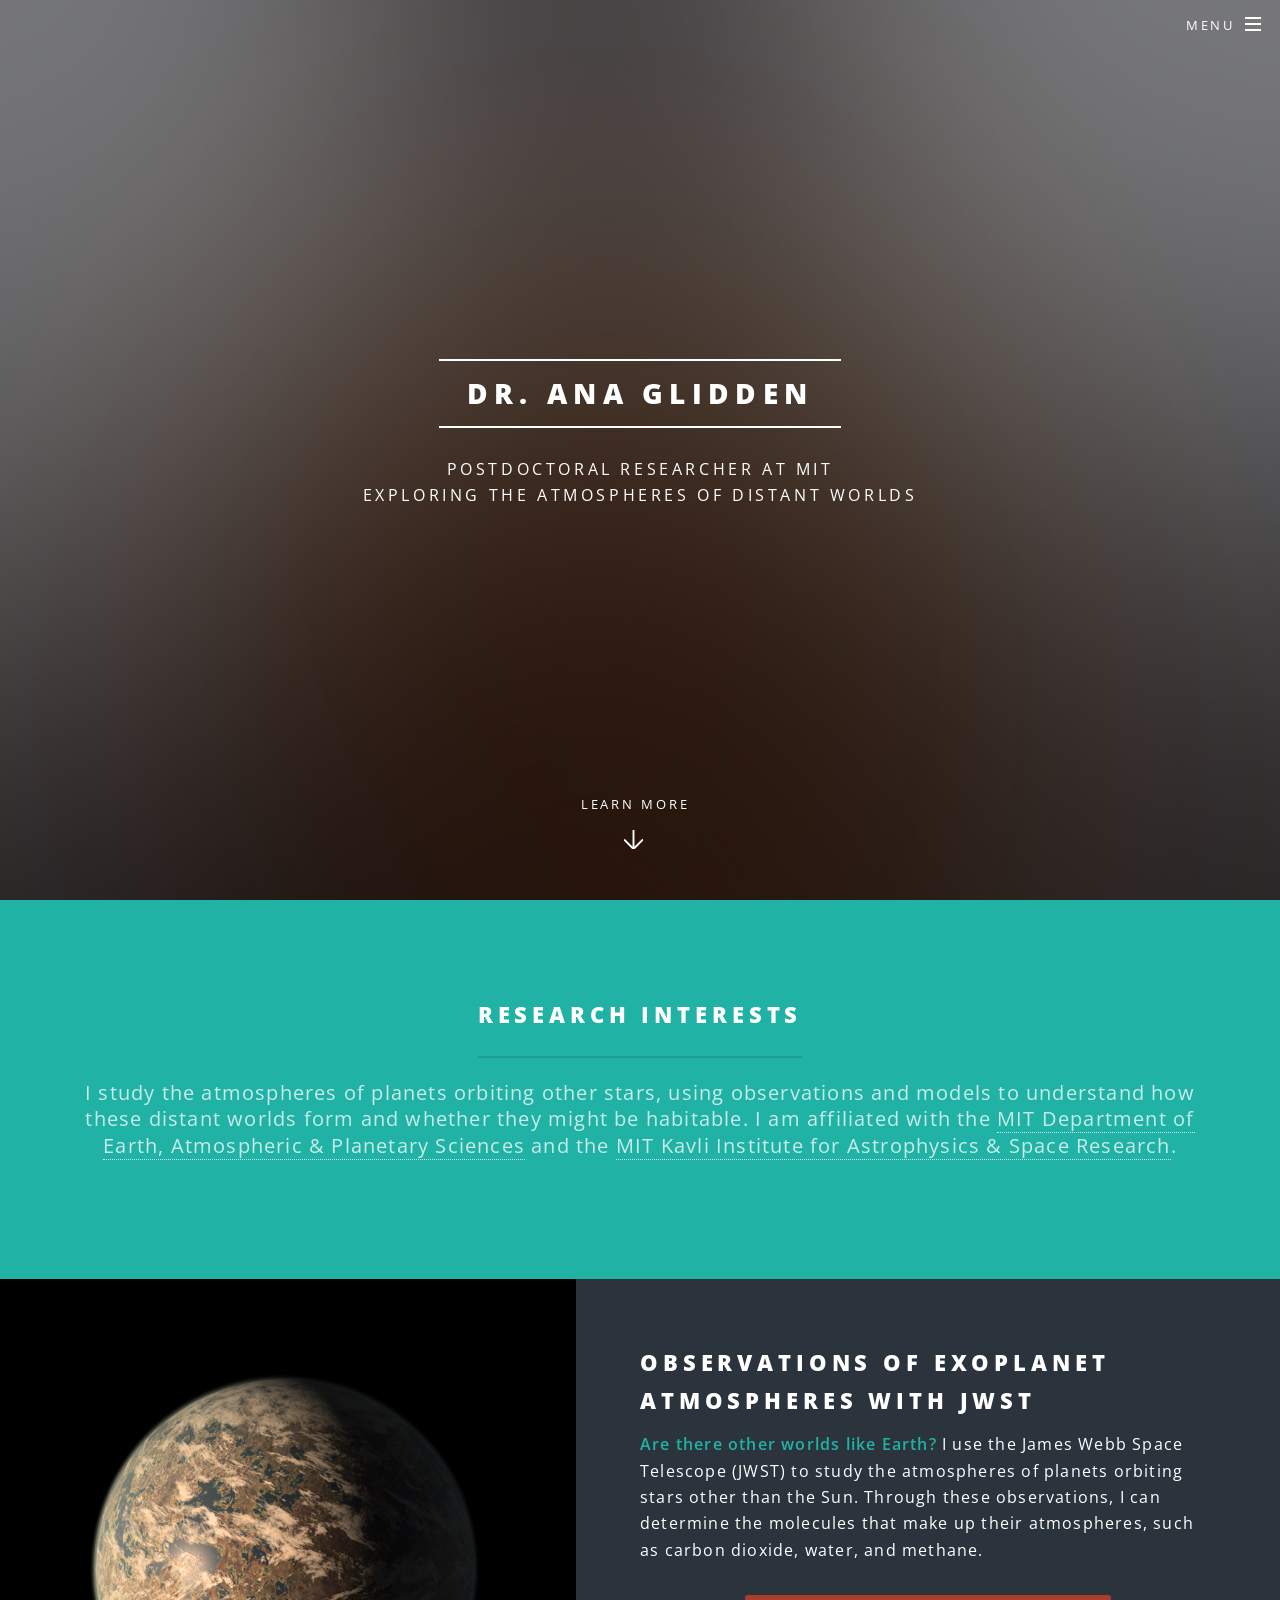
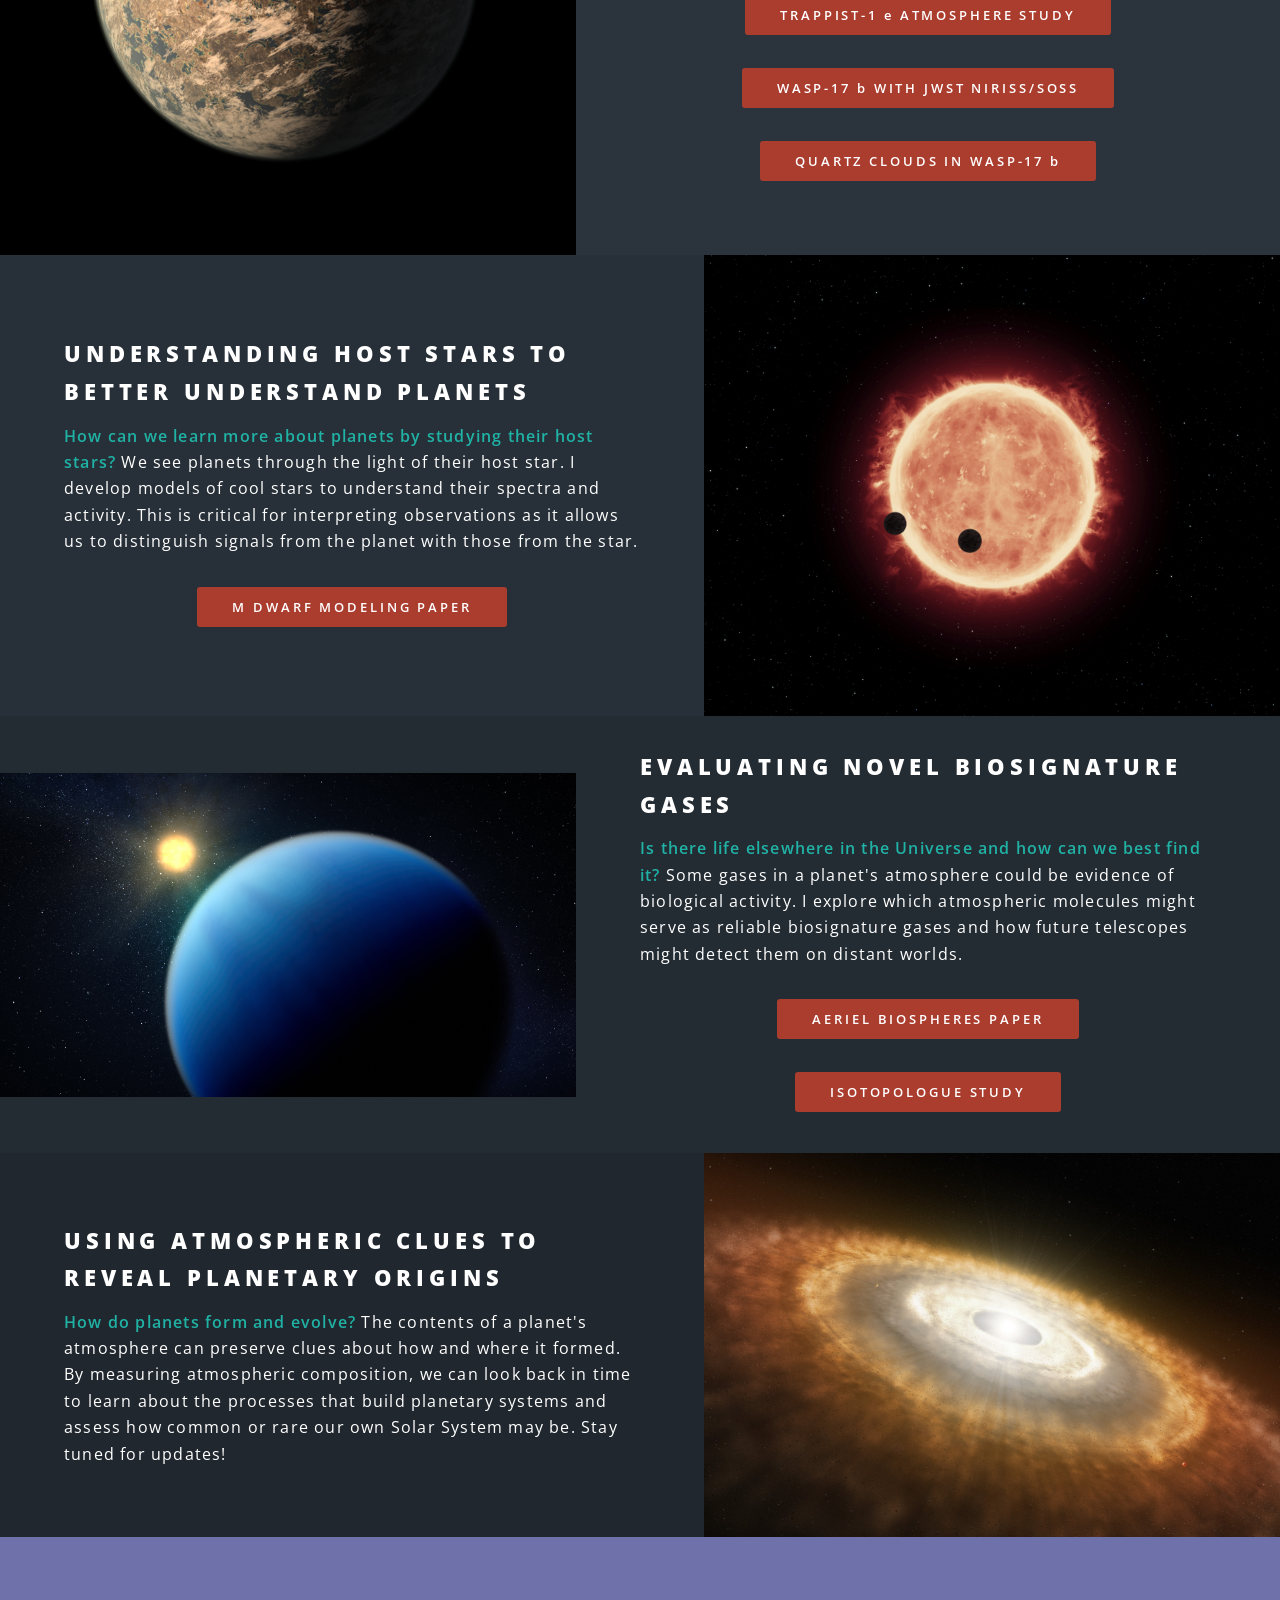
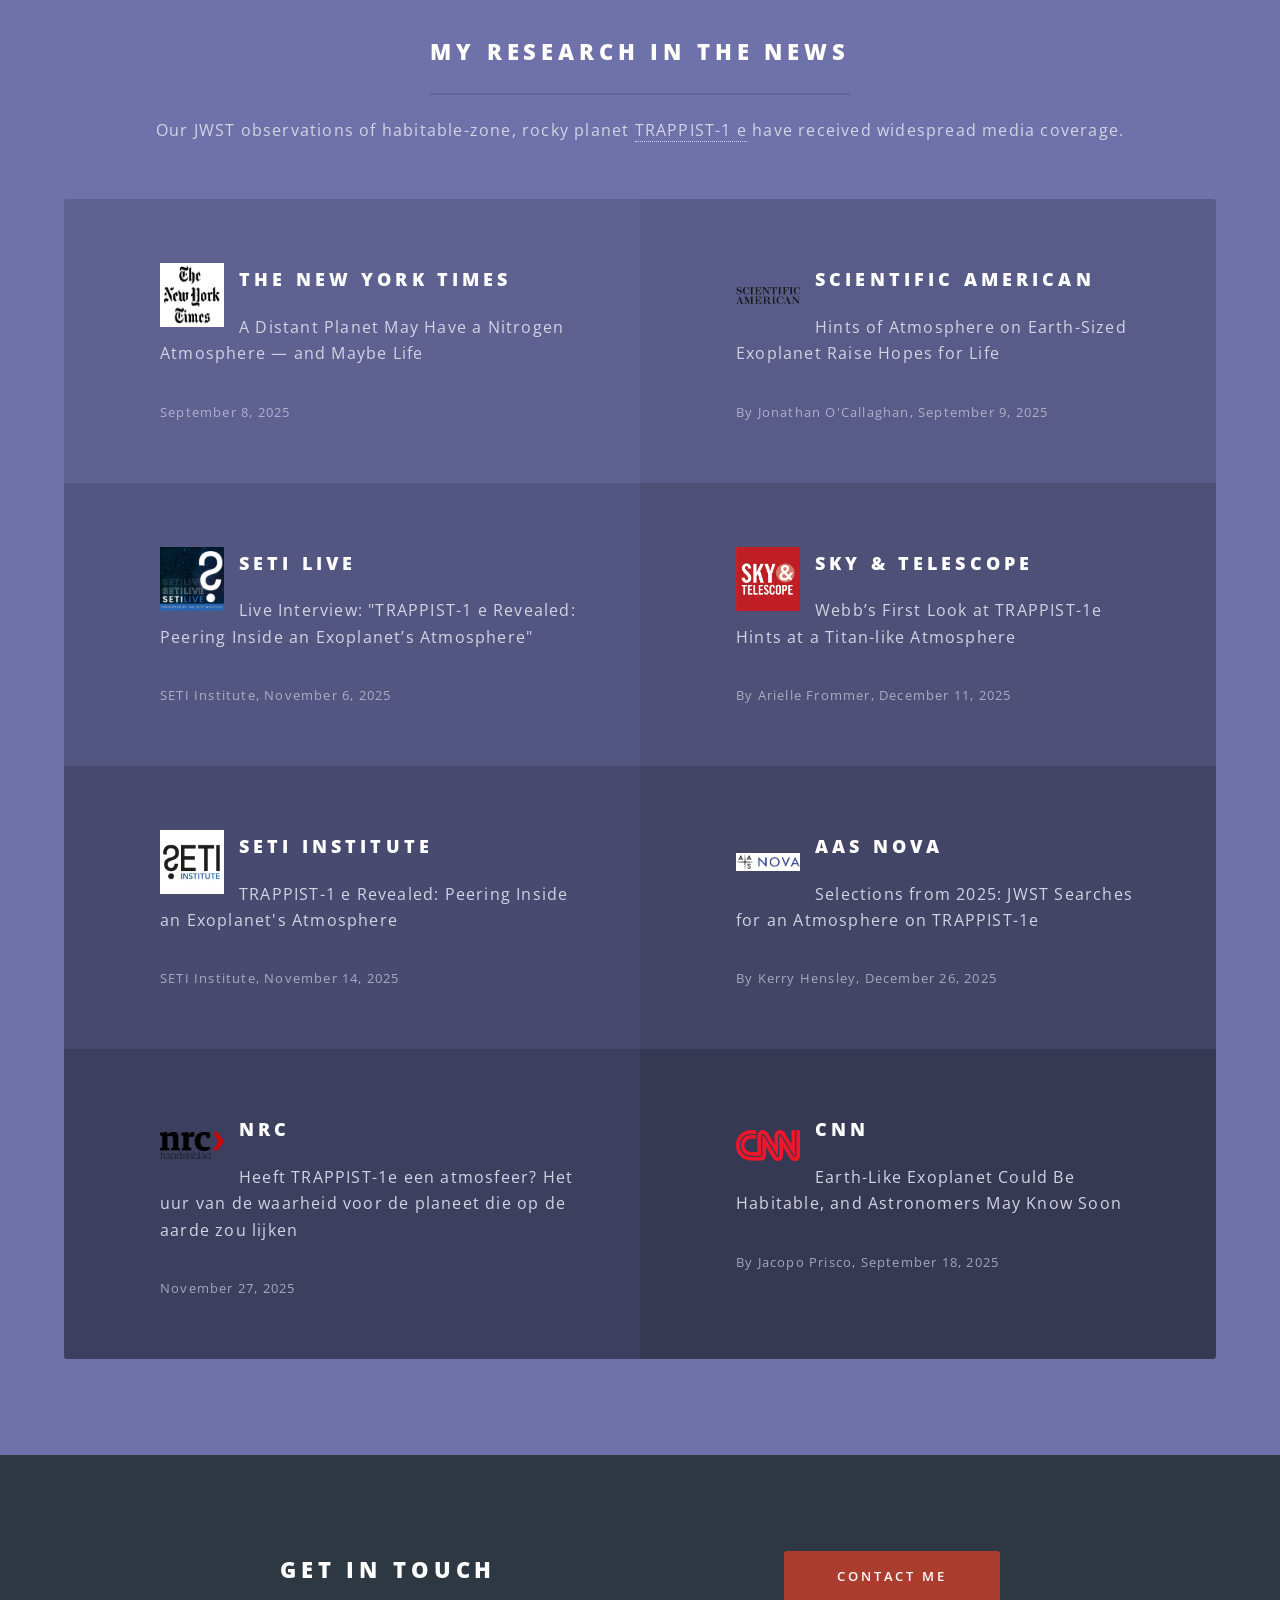
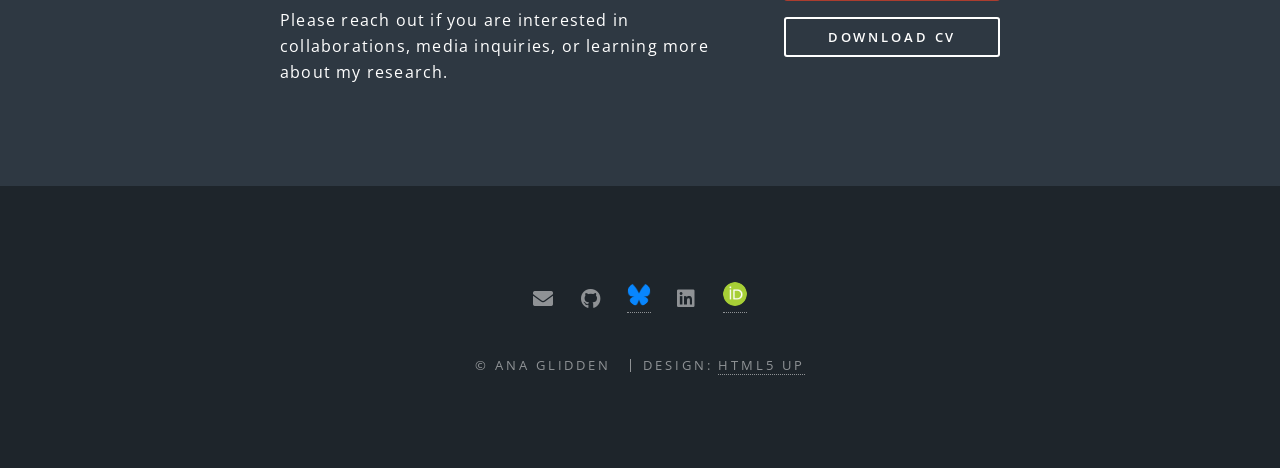
==== commit 9d54446e: "Enhancing research section" ====
--- a/index.html
+++ b/index.html
@@ -83,10 +83,12 @@
 					<h2>Research Interests</h2>
 					<p style="font-size: 1.25em;">I study the atmospheres of planets orbiting other stars, using
 						observations and models to understand how these distant worlds form and whether they might be
-						habitable. I am affiliated with the <a href="https://eaps.mit.edu/">MIT Department of Earth,
+						habitable. I am affiliated with the <a href="https://eaps.mit.edu/" target="_blank">MIT
+							Department of Earth,
 							Atmospheric &
 							Planetary Sciences</a> and the
-						<a href="https://www.space.mit.edu/">MIT Kavli Institute for Astrophysics & Space
+						<a href="https://www.space.mit.edu/" target="_blank">MIT Kavli Institute for Astrophysics &
+							Space
 							Research</a>.
 					</p>
 				</header>
@@ -172,12 +174,13 @@
 						<strong style="color: #21b2a6;">How do planets form and evolve?</strong>
 						The contents of a planet's atmosphere can preserve clues about how and where it formed. By
 						measuring atmospheric composition, we can look back in time to learn about the processes that
-						build planetary systems and assess how common or rare our own Solar System may be.
-					</p>
-
-					<ul class="actions stacked special">
+						build planetary systems and assess how common or rare our own Solar System may be. Stay tuned
+						for updates!
+					</p>
+
+					<!-- <ul class="actions stacked special">
 						<li><a href="#" class="button primary">Stay tuned!</a></li>
-					</ul>
+					</ul> -->
 
 				</div>
 			</section>
--- a/assets/css/main.css
+++ b/assets/css/main.css
@@ -4528,4 +4528,13 @@
 
 .image.fit img {
 	border-radius: 6px;
+}
+
+.image .caption {
+	display: block;
+	font-size: 0.8em;
+	color: #888;
+	margin-top: 0.4em;
+	line-height: 1.3;
+	text-align: right;
 }
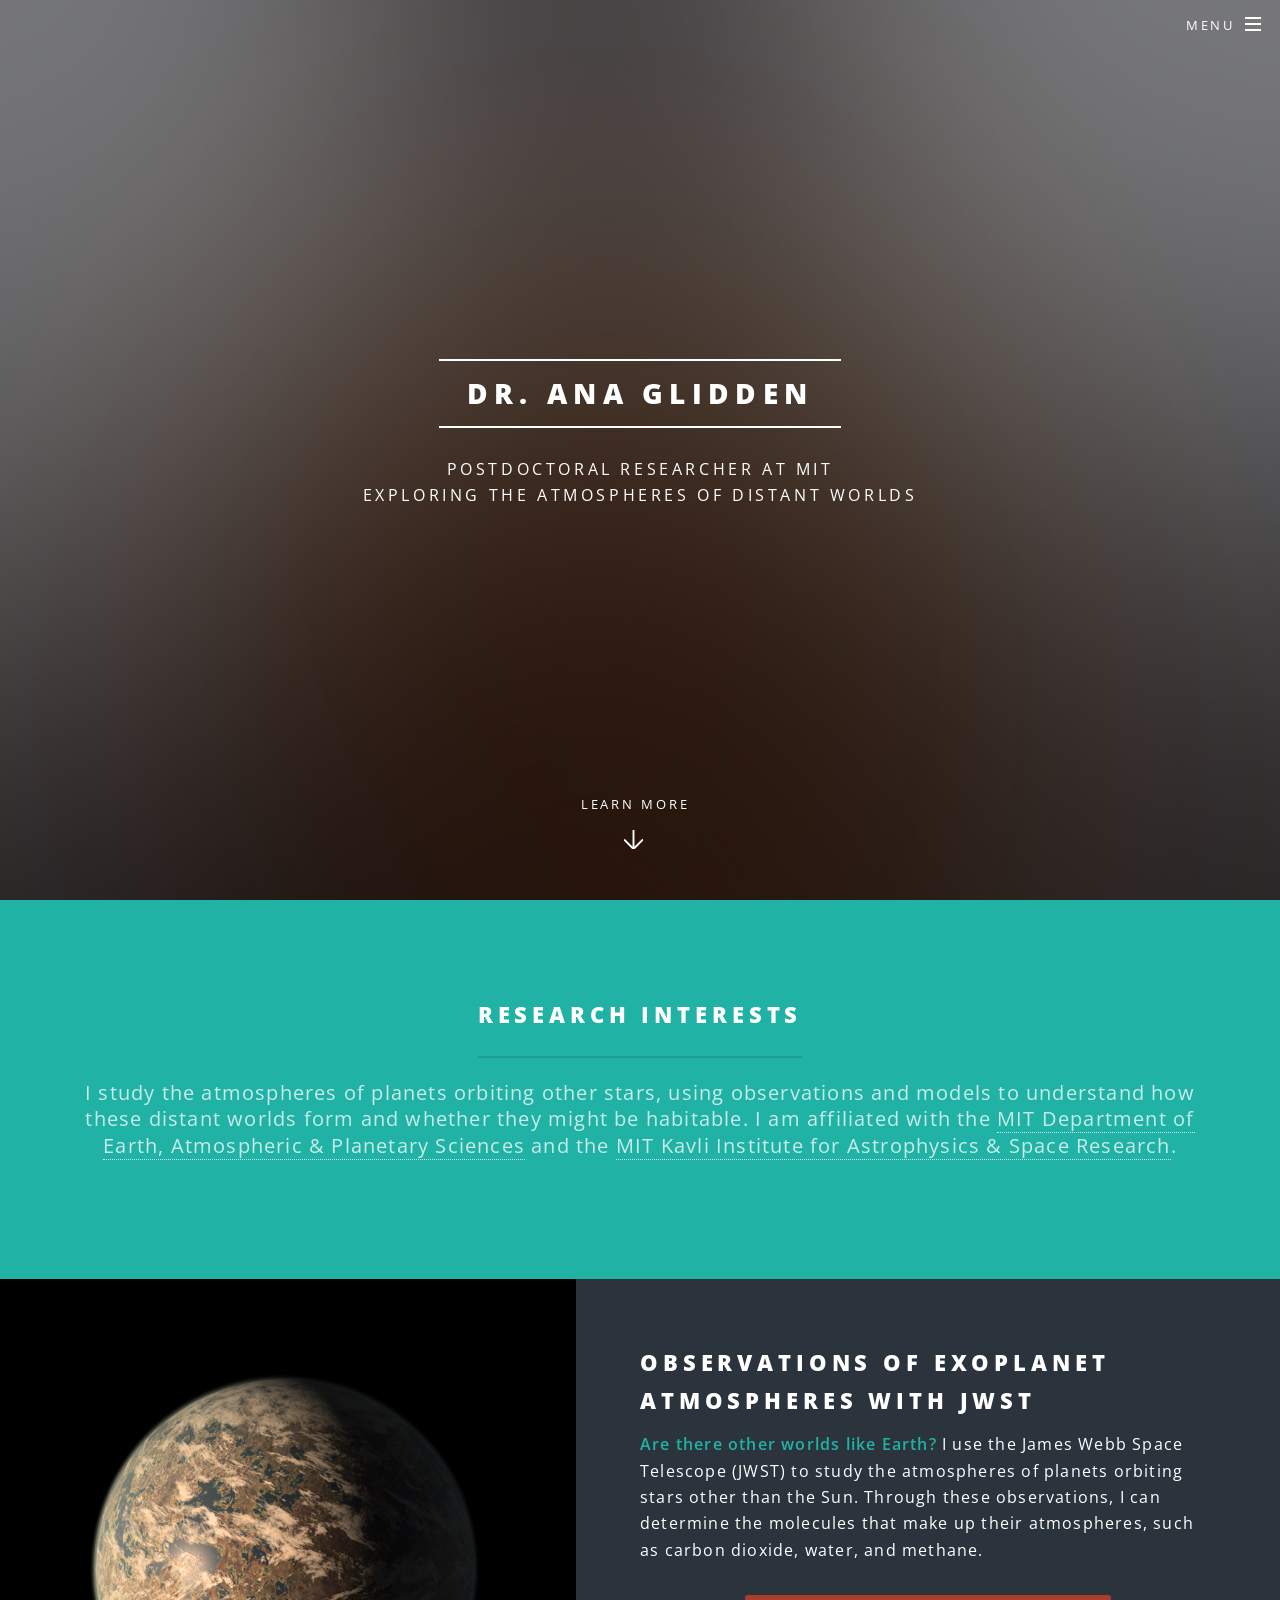
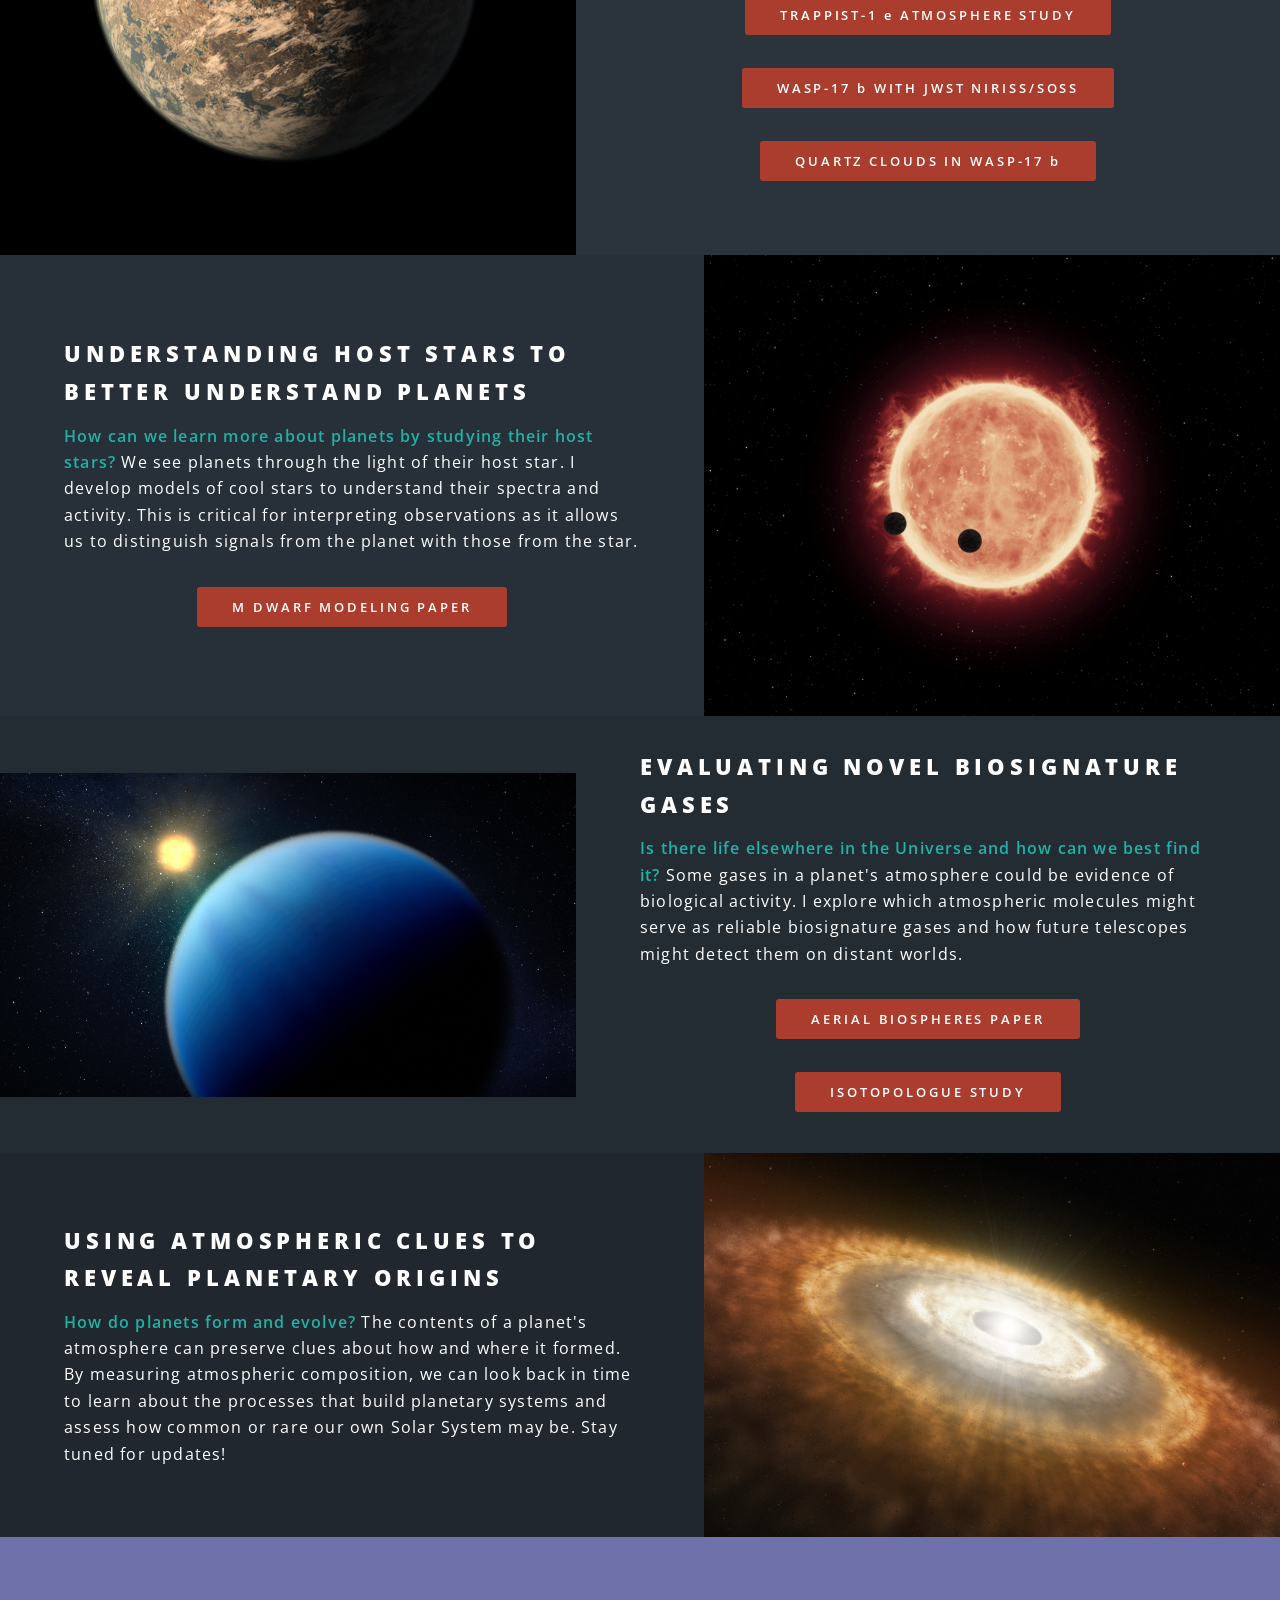
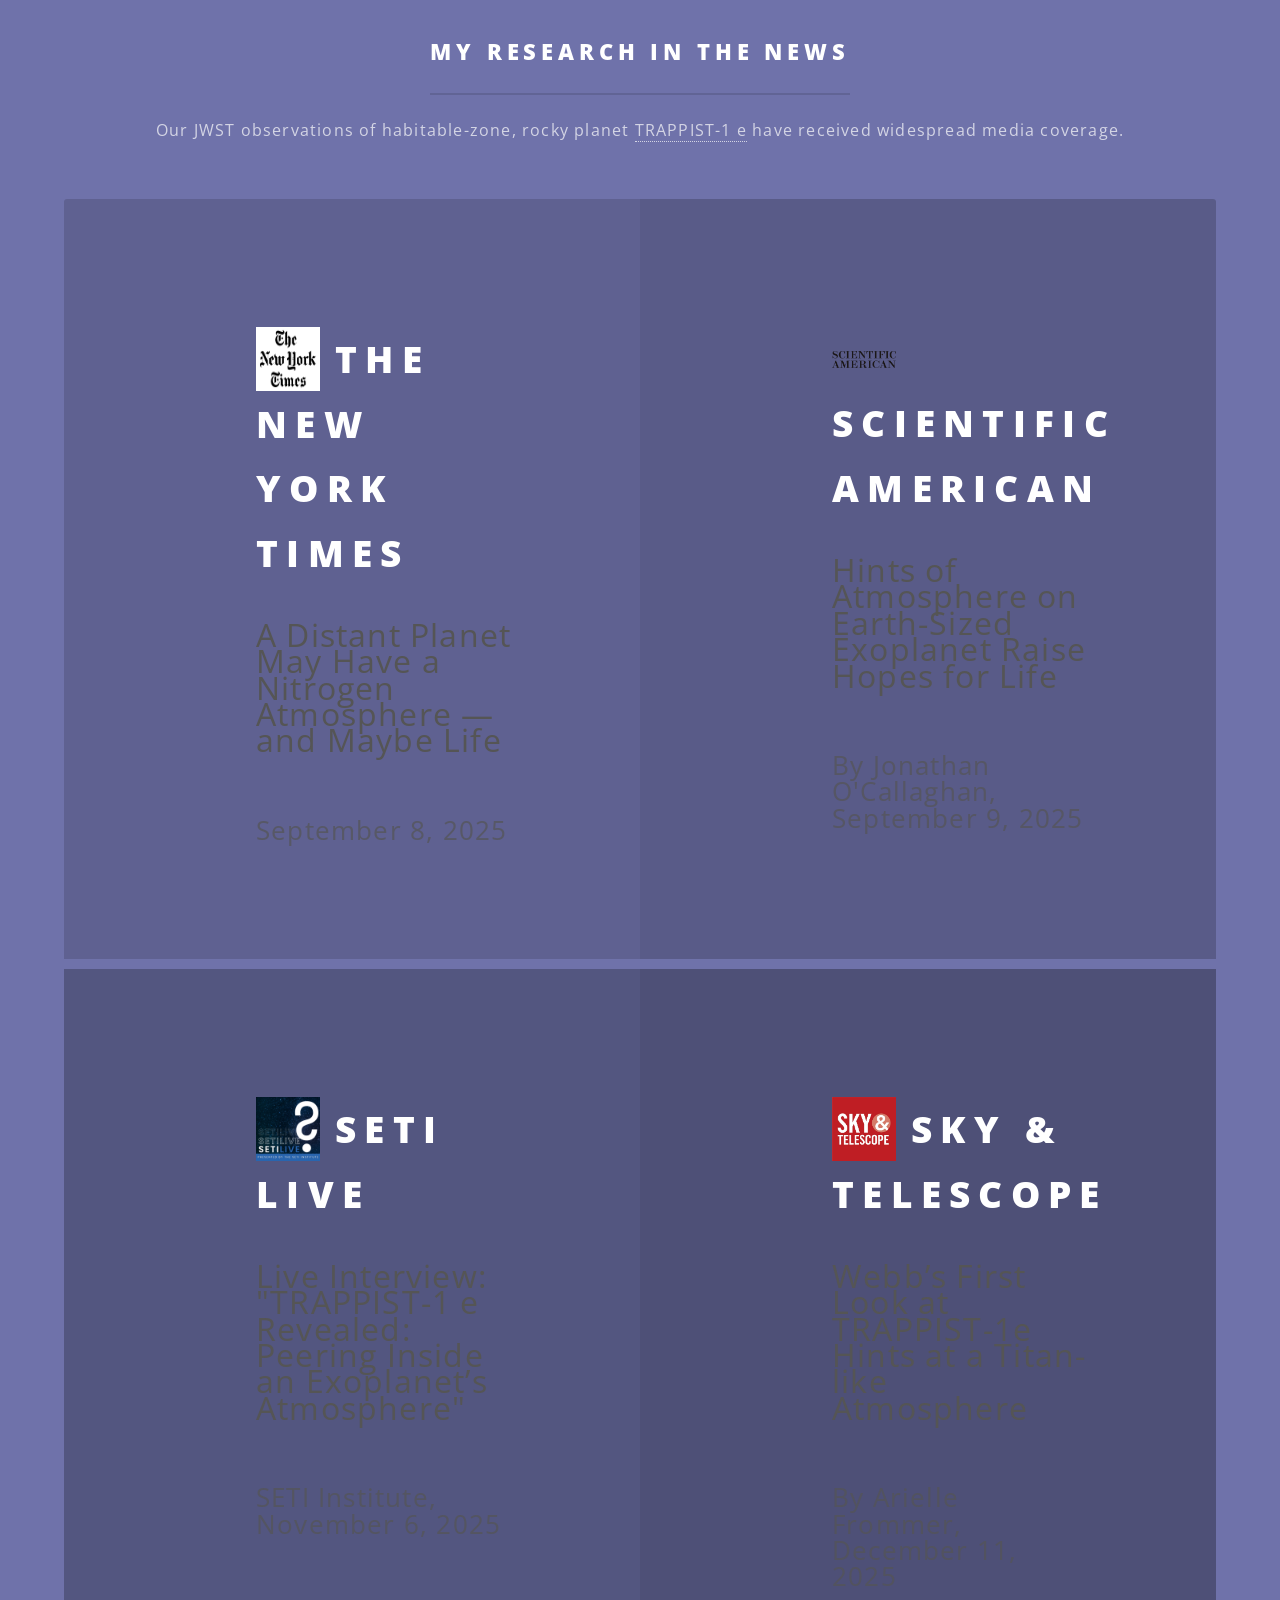
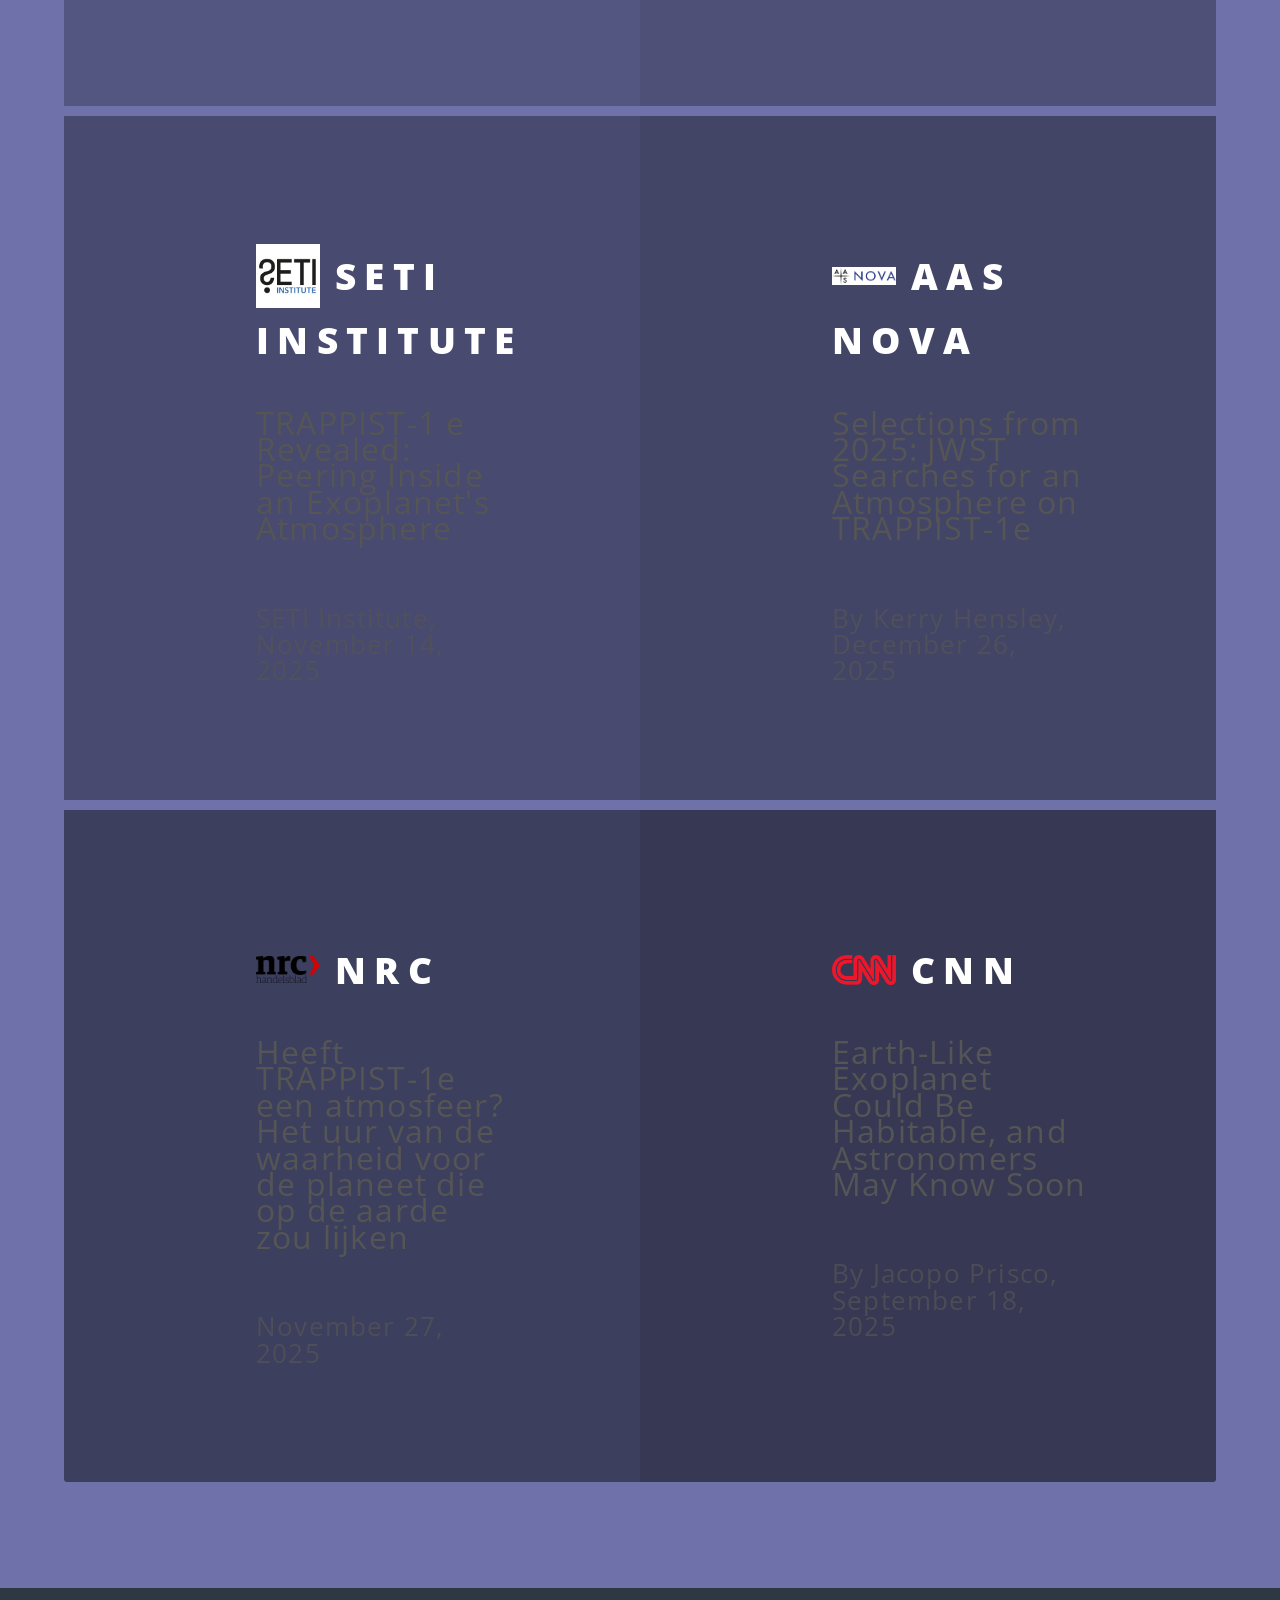
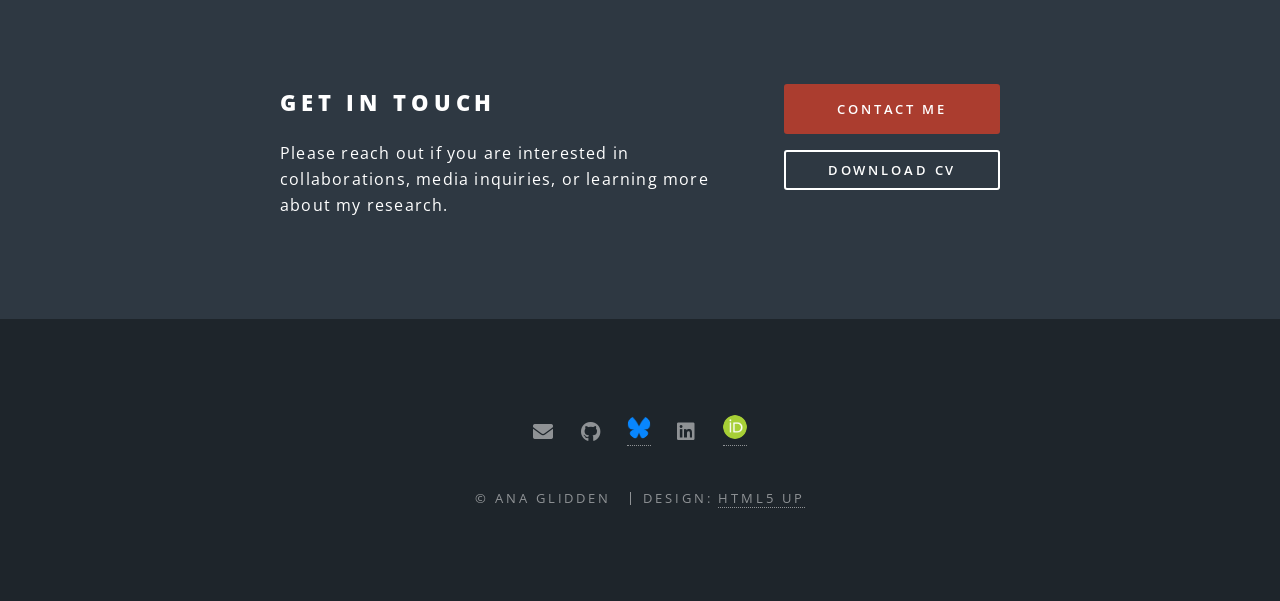
==== commit a9bc1f38: "Enhancements to main landing page" ====
--- a/index.html
+++ b/index.html
@@ -157,7 +157,7 @@
 					</p>
 
 					<ul class="actions stacked special">
-						<li><a href="https://doi.org/10.3847/1538-4357/ac625f" class="button primary">Aeriel Biospheres
+						<li><a href="https://doi.org/10.3847/1538-4357/ac625f" class="button primary">Aerial Biospheres
 								Paper</a>
 						</li>
 
--- a/assets/css/main.css
+++ b/assets/css/main.css
@@ -4537,4 +4537,14 @@
 	margin-top: 0.4em;
 	line-height: 1.3;
 	text-align: right;
+}
+
+.box {
+	border-radius: 6px;
+}
+
+.features .icon {
+	font-size: 2rem;
+	margin-bottom: 10px;
+	color: #555;
 }
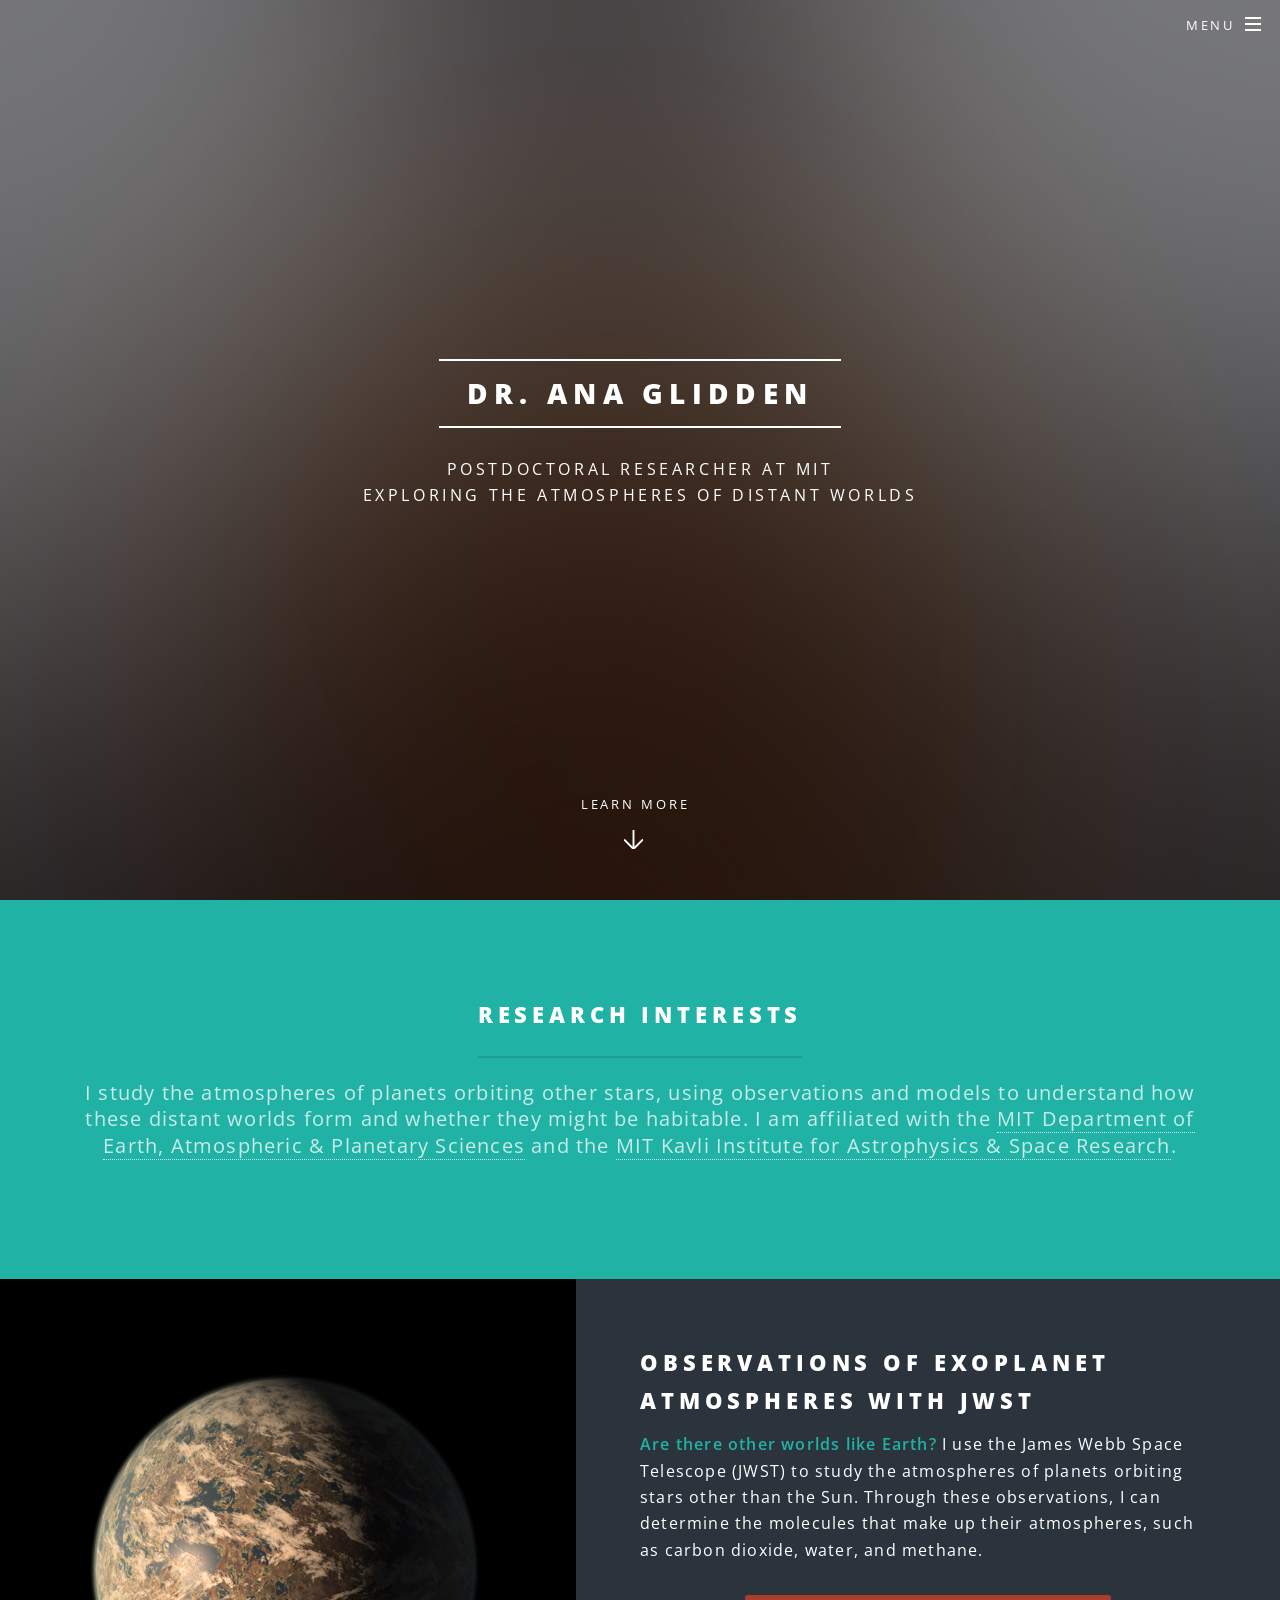
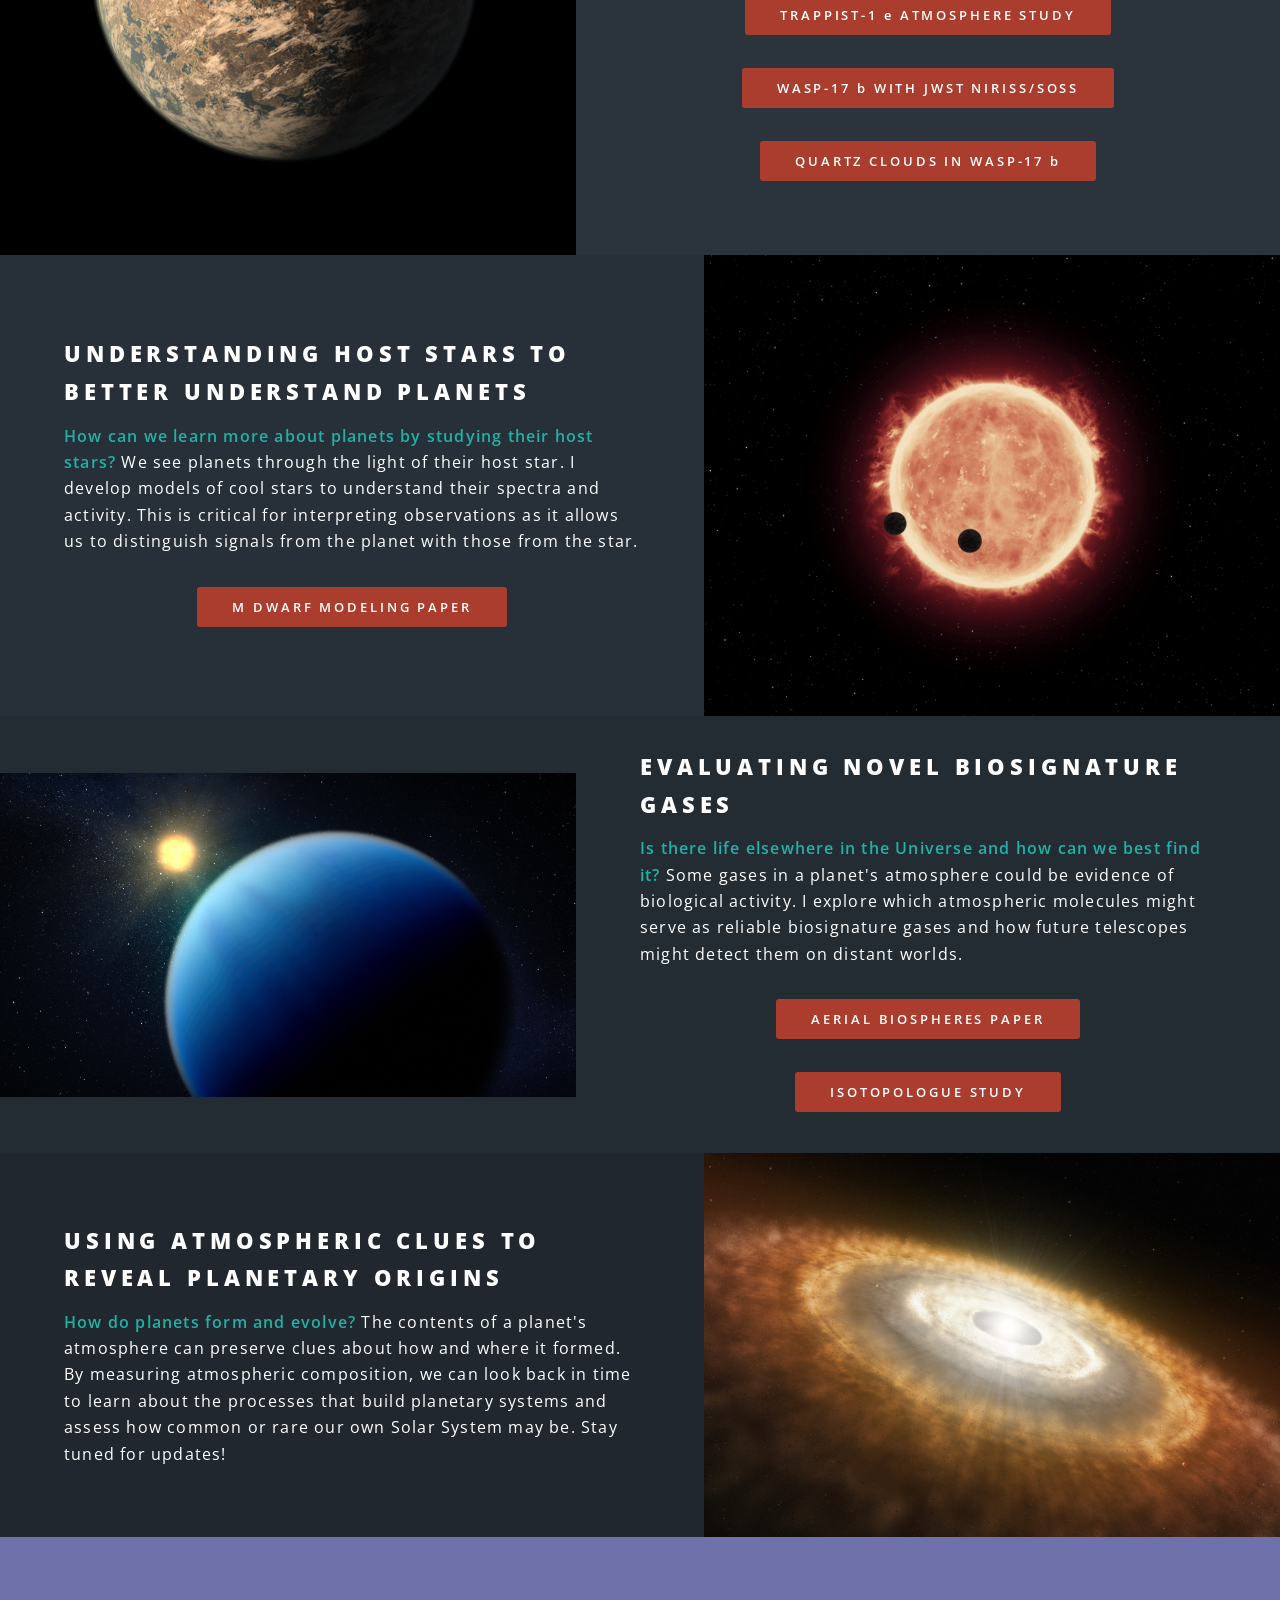
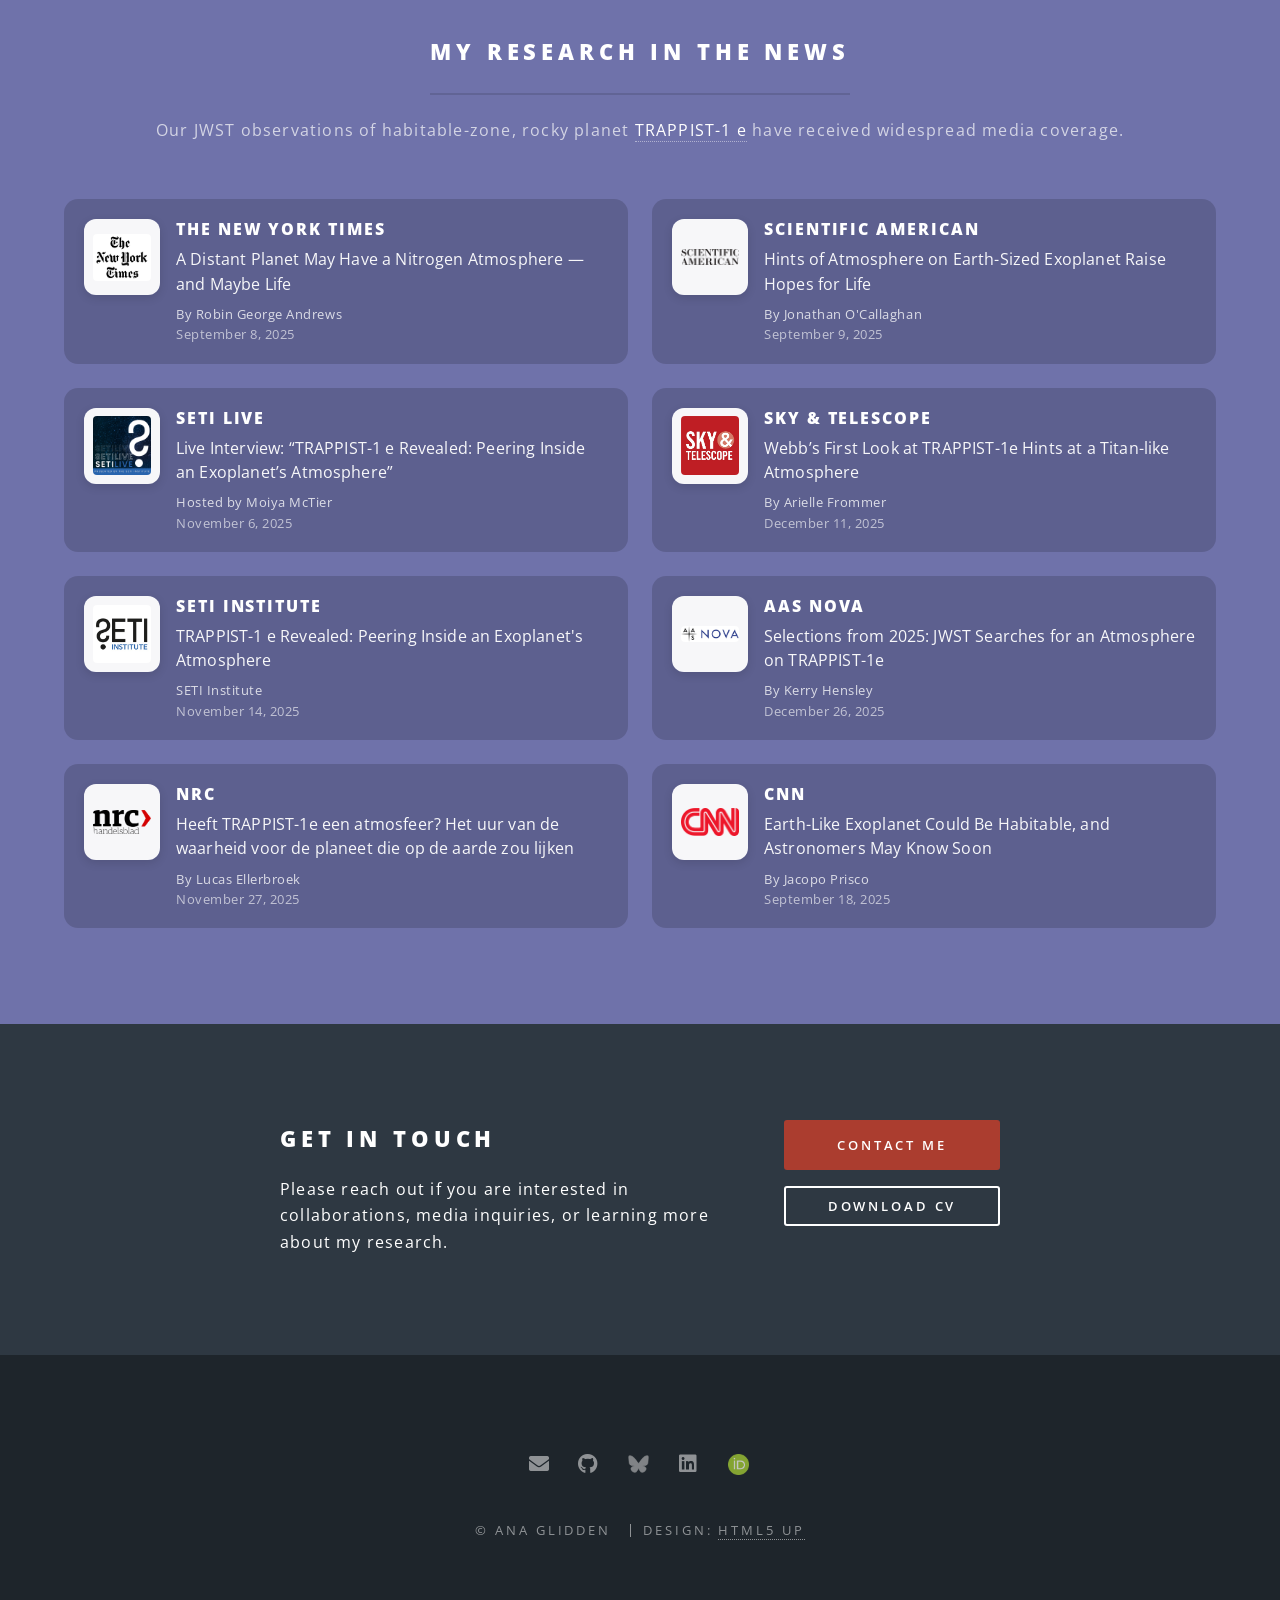
==== commit 898867d2: "Updating news and footer section" ====
--- a/index.html
+++ b/index.html
@@ -189,226 +189,317 @@
 
 
 
-		<!--  Three -->
+		<!-- Three -->
 		<section id="three" class="wrapper style3 special">
 			<div class="inner">
 				<header class="major">
 					<h2>My Research in the News</h2>
-					<p>Our JWST observations of habitable-zone, rocky planet
+					<p>
+						Our JWST observations of habitable-zone, rocky planet
 						<a href="https://science.nasa.gov/missions/webb/nasa-webb-looks-at-earth-sized-habitable-zone-exoplanet-trappist-1-e/"
-							target="_blank">TRAPPIST-1 e</a> have received widespread media
-						coverage.
+							target="_blank" rel="noopener noreferrer">TRAPPIST-1 e</a>
+						have received widespread media coverage.
 					</p>
 				</header>
 
-				<ul class="features">
+				<ul class="features news-features">
 
 					<!-- New York Times -->
-					<li class="icon">
-						<img src="images/logos/nyt.jpg" alt="The New York Times"
-							style="width: 64px; height: 64px; float: left; margin-right: 15px;">
+					<li class="icon news-item">
 						<a href="https://www.nytimes.com/2025/09/08/science/trappist-1e-star-planet-nitrogen.html"
-							target="_blank">
-							<h3>The New York Times</h3>
-							<p>A Distant Planet May Have a Nitrogen Atmosphere — and Maybe Life</p>
-							<p style="font-size: 0.8em; opacity: 0.7;">September 8, 2025</p>
-						</a>
-					</li>
-
+							target="_blank" rel="noopener noreferrer" class="press-card">
+							<div class="news-logo">
+								<img src="images/logos/nyt.jpg" alt="The New York Times">
+							</div>
+							<div class="news-content">
+								<h3>The New York Times</h3>
+								<p class="headline">A Distant Planet May Have a Nitrogen Atmosphere — and Maybe Life</p>
+								<p class="byline">By Robin George Andrews</p>
+								<p class="date">September 8, 2025</p>
+							</div>
+						</a>
+					</li>
 
 					<!-- Scientific American -->
-					<li class="icon">
-						<img src="images/logos/sciam.png" alt="Scientific American"
-							style="width: 64px; height: 64px; float: left; margin-right: 15px; object-fit: contain;">
+					<li class="icon news-item">
 						<a href="https://www.scientificamerican.com/article/jwst-sees-hints-of-an-atmosphere-on-a-potentially-habitable-exoplanet/"
-							target="_blank">
-							<h3>Scientific American</h3>
-							<p>Hints of Atmosphere on Earth-Sized Exoplanet Raise Hopes for Life</p>
-							<p style="font-size: 0.8em; opacity: 0.7;">By Jonathan O'Callaghan, September 9, 2025</p>
+							target="_blank" rel="noopener noreferrer" class="press-card">
+							<div class="news-logo">
+								<img src="images/logos/sciam.png" alt="Scientific American">
+							</div>
+							<div class="news-content">
+								<h3>Scientific American</h3>
+								<p class="headline">Hints of Atmosphere on Earth-Sized Exoplanet Raise Hopes for Life
+								</p>
+								<p class="byline">By Jonathan O'Callaghan</p>
+								<p class="date">September 9, 2025</p>
+							</div>
 						</a>
 					</li>
 
 					<!-- NASA -->
-					<!-- <li class="icon">
-						<img src="images/logos/nasa.jpg" alt="NASA"
-							style="width: 64px; height: 64px; float: left; margin-right: 15px; object-fit: contain;">
-						<a href="https://science.nasa.gov/missions/webb/nasa-webb-looks-at-earth-sized-habitable-zone-exoplanet-trappist-1-e/"
-							target="_blank">
-							<h3>NASA</h3>
-							<p>NASA Webb Looks at Earth-Sized, Habitable-Zone Exoplanet TRAPPIST-1 e</p>
-							<p style="font-size: 0.8em; opacity: 0.7;">NASA Webb Mission Team, September 8, 2025</p>
-						</a>
-					</li> -->
+					<!--
+			<li class="icon news-item">
+				<a href="https://science.nasa.gov/missions/webb/nasa-webb-looks-at-earth-sized-habitable-zone-exoplanet-trappist-1-e/"
+					target="_blank" rel="noopener noreferrer" class="press-card">
+					<div class="news-logo">
+						<img src="images/logos/nasa.jpg" alt="NASA">
+					</div>
+					<div class="news-content">
+						<h3>NASA</h3>
+						<p class="headline">NASA Webb Looks at Earth-Sized, Habitable-Zone Exoplanet TRAPPIST-1 e</p>
+						<p class="byline">NASA Webb Mission Team</p>
+						<p class="date">September 8, 2025</p>
+					</div>
+				</a>
+			</li>
+			-->
 
 					<!-- SETI Live -->
-					<li class="icon">
-						<img src="images/logos/setilive.jpg" alt="SETI Live"
-							style="width: 64px; height: 64px; float: left; margin-right: 15px; object-fit: contain;">
-						<a href="https://www.seti.org/events/trappist-1-e-revealed/" target="_blank">
-							<h3>SETI Live</h3>
-							<p>Live Interview: "TRAPPIST-1 e Revealed: Peering Inside an Exoplanet’s Atmosphere"</p>
-							<p style="font-size: 0.8em; opacity: 0.7;">SETI Institute, November 6, 2025</p>
+					<li class="icon news-item">
+						<a href="https://www.seti.org/events/trappist-1-e-revealed/" target="_blank"
+							rel="noopener noreferrer" class="press-card">
+							<div class="news-logo">
+								<img src="images/logos/setilive.jpg" alt="SETI Live">
+							</div>
+							<div class="news-content">
+								<h3>SETI Live</h3>
+								<p class="headline">Live Interview: “TRAPPIST-1 e Revealed: Peering Inside an
+									Exoplanet’s Atmosphere”</p>
+								<p class="byline">Hosted by Moiya McTier</p>
+								<p class="date">November 6, 2025</p>
+							</div>
 						</a>
 					</li>
 
 					<!-- MIT News -->
-					<!-- <li class="icon">
-						<img src="images/logos/mitv2.png" alt="MIT"
-							style="width: 64px; height: 64px; float: left; margin-right: 15px; object-fit: contain;">
-						<a href="https://news.mit.edu/2025/study-finds-habitable-zone-planet-unlikely-have-venus-or-mars-like-atmosphere-0908"
-							target="_blank">
-							<h3>MIT News</h3>
-							<p>Study finds habitable-zone planet unlikely to have Venus- or Mars-like atmosphere</p>
-							<p style="font-size: 0.8em; opacity: 0.7;">By Paige Colley, September 8, 2025</p>
-						</a>
-					</li> -->
+					<!--
+			<li class="icon news-item">
+				<a href="https://news.mit.edu/2025/study-finds-habitable-zone-planet-unlikely-have-venus-or-mars-like-atmosphere-0908"
+					target="_blank" rel="noopener noreferrer" class="press-card">
+					<div class="news-logo">
+						<img src="images/logos/mitv2.png" alt="MIT News">
+					</div>
+					<div class="news-content">
+						<h3>MIT News</h3>
+						<p class="headline">Study finds habitable-zone planet unlikely to have Venus- or Mars-like atmosphere</p>
+						<p class="byline">By Paige Colley</p>
+						<p class="date">September 8, 2025</p>
+					</div>
+				</a>
+			</li>
+			-->
 
 					<!-- Sky & Telescope -->
-					<li class="icon">
-						<img src="images/logos/sat.jpg" alt="Sky & Telescope"
-							style="width: 64px; height: 64px; float: left; margin-right: 15px; object-fit: contain;">
+					<li class="icon news-item">
 						<a href="https://skyandtelescope.org/astronomy-news/webbs-first-look-at-trappist-1e-hints-at-a-titan-like-atmosphere/"
-							target="_blank">
-							<h3>Sky & Telescope</h3>
-							<p>Webb’s First Look at TRAPPIST-1e Hints at a Titan-like Atmosphere</p>
-							<p style="font-size: 0.8em; opacity: 0.7;">By Arielle Frommer, December 11, 2025</p>
+							target="_blank" rel="noopener noreferrer" class="press-card">
+							<div class="news-logo">
+								<img src="images/logos/sat.jpg" alt="Sky & Telescope">
+							</div>
+							<div class="news-content">
+								<h3>Sky & Telescope</h3>
+								<p class="headline">Webb’s First Look at TRAPPIST-1e Hints at a Titan-like Atmosphere
+								</p>
+								<p class="byline">By Arielle Frommer</p>
+								<p class="date">December 11, 2025</p>
+							</div>
 						</a>
 					</li>
 
 					<!-- SETI Institute News -->
-					<li class="icon">
-						<img src="images/logos/seti.jpg" alt="SETI Institute"
-							style="width: 64px; height: 64px; float: left; margin-right: 15px; object-fit: contain;">
+					<li class="icon news-item">
 						<a href="https://www.seti.org/news/trappist-1-e-revealed-peering-inside-an-exoplanet-s-atmosphere/"
-							target="_blank">
-							<h3>SETI Institute</h3>
-							<p>TRAPPIST-1 e Revealed: Peering Inside an Exoplanet's Atmosphere</p>
-							<p style="font-size: 0.8em; opacity: 0.7;">SETI Institute, November 14, 2025</p>
+							target="_blank" rel="noopener noreferrer" class="press-card">
+							<div class="news-logo">
+								<img src="images/logos/seti.jpg" alt="SETI Institute">
+							</div>
+							<div class="news-content">
+								<h3>SETI Institute</h3>
+								<p class="headline">TRAPPIST-1 e Revealed: Peering Inside an Exoplanet's Atmosphere</p>
+								<p class="byline">SETI Institute</p>
+								<p class="date">November 14, 2025</p>
+							</div>
 						</a>
 					</li>
 
 					<!-- AAS Nova -->
-					<li class="icon">
-						<img src="images/logos/aasnova.jpg" alt="AAS Nova"
-							style="width: 64px; height: 64px; float: left; margin-right: 15px; object-fit: contain;">
+					<li class="icon news-item">
 						<a href="https://aasnova.org/2025/12/26/selections-from-2025-jwst-searches-for-an-atmosphere-on-trappist-1e/"
-							target="_blank">
-							<h3>AAS Nova</h3>
-							<p>Selections from 2025: JWST Searches for an Atmosphere on TRAPPIST-1e</p>
-							<p style="font-size: 0.8em; opacity: 0.7;">By Kerry Hensley, December 26, 2025</p>
-						</a>
-					</li>
-
+							target="_blank" rel="noopener noreferrer" class="press-card">
+							<div class="news-logo">
+								<img src="images/logos/aasnova.jpg" alt="AAS Nova">
+							</div>
+							<div class="news-content">
+								<h3>AAS Nova</h3>
+								<p class="headline">Selections from 2025: JWST Searches for an Atmosphere on TRAPPIST-1e
+								</p>
+								<p class="byline">By Kerry Hensley</p>
+								<p class="date">December 26, 2025</p>
+							</div>
+						</a>
+					</li>
 
 					<!-- University of Arizona News -->
-					<!-- <li class="icon">
-						<img src="images/logos/uofaz.png" alt="University of Arizona"
-							style="width: 64px; height: 64px; float: left; margin-right: 15px; object-fit: contain;">
-						<a href="https://news.arizona.edu/news/new-look-trappist-1e-earth-sized-habitable-zone-exoplanet"
-							target="_blank">
-							<h3>University of Arizona News</h3>
-							<p>A new look at TRAPPIST-1e, an Earth-sized, habitable-zone exoplanet</p>
-							<p style="font-size: 0.8em; opacity: 0.7;">By Daniel Stolte, December 4, 2025</p>
-						</a>
-					</li> -->
+					<!--
+			<li class="icon news-item">
+				<a href="https://news.arizona.edu/news/new-look-trappist-1e-earth-sized-habitable-zone-exoplanet"
+					target="_blank" rel="noopener noreferrer" class="press-card">
+					<div class="news-logo">
+						<img src="images/logos/uofaz.png" alt="University of Arizona News">
+					</div>
+					<div class="news-content">
+						<h3>University of Arizona News</h3>
+						<p class="headline">A new look at TRAPPIST-1e, an Earth-sized, habitable-zone exoplanet</p>
+						<p class="byline">By Daniel Stolte</p>
+						<p class="date">December 4, 2025</p>
+					</div>
+				</a>
+			</li>
+			-->
 
 					<!-- Space.com -->
-					<!-- <li class="icon">
-						<img src="images/logos/space.jpg" alt="Space.com"
-							style="width: 64px; height: 64px; float: left; margin-right: 15px; object-fit: contain;">
-						<a href="https://www.space.com/astronomy/exoplanets/does-the-nearby-exoplanet-trappist-1e-support-life-new-james-webb-space-telescope-data-could-help-us-find-out"
-							target="_blank">
-							<h3>Space.com</h3>
-							<p>Does TRAPPIST-1e Support Life? New JWST Data Could Help Us Find Out</p>
-							<p style="font-size: 0.8em; opacity: 0.7;">By Robert Lea, September 8, 2025</p>
-						</a>
-					</li> -->
+					<!--
+			<li class="icon news-item">
+				<a href="https://www.space.com/astronomy/exoplanets/does-the-nearby-exoplanet-trappist-1e-support-life-new-james-webb-space-telescope-data-could-help-us-find-out"
+					target="_blank" rel="noopener noreferrer" class="press-card">
+					<div class="news-logo">
+						<img src="images/logos/space.jpg" alt="Space.com">
+					</div>
+					<div class="news-content">
+						<h3>Space.com</h3>
+						<p class="headline">Does TRAPPIST-1e Support Life? New JWST Data Could Help Us Find Out</p>
+						<p class="byline">By Robert Lea</p>
+						<p class="date">September 8, 2025</p>
+					</div>
+				</a>
+			</li>
+			-->
 
 					<!-- Universe Today -->
-					<!-- <li class="icon">
-						<img src="images/logos/universetoday.jpeg" alt="Universe Today"
-							style="width: 64px; height: 64px; float: left; margin-right: 15px;">
-						<a href="https://www.universetoday.com/articles/new-results-from-the-jwst-suggest-that-trappist-1e-could-have-a-methane-atmosphere"
-							target="_blank">
-							<h3>Universe Today</h3>
-							<p>New JWST Results Suggest TRAPPIST-1e Might Have a Methane Atmosphere</p>
-							<p style="font-size: 0.8em; opacity: 0.7;">By Matthew Williams, December 10, 2025</p>
-						</a>
-					</li> -->
+					<!--
+			<li class="icon news-item">
+				<a href="https://www.universetoday.com/articles/new-results-from-the-jwst-suggest-that-trappist-1e-could-have-a-methane-atmosphere"
+					target="_blank" rel="noopener noreferrer" class="press-card">
+					<div class="news-logo">
+						<img src="images/logos/universetoday.jpeg" alt="Universe Today">
+					</div>
+					<div class="news-content">
+						<h3>Universe Today</h3>
+						<p class="headline">New JWST Results Suggest TRAPPIST-1e Might Have a Methane Atmosphere</p>
+						<p class="byline">By Matthew Williams</p>
+						<p class="date">December 10, 2025</p>
+					</div>
+				</a>
+			</li>
+			-->
 
 					<!-- NPR -->
-					<!-- <li class="icon">
-						<img src="images/logos/npr.png" alt="NPR"
-							style="width: 64px; height: 64px; float: left; margin-right: 15px;">
-						<a href="https://www.npr.org/2025/12/12/nx-s1-5641133/science-space-life-alien-planet"
-							target="_blank">
-							<h3>NPR</h3>
-							<p>Could There Be Life on a Planet 40 Light-Years Away? Scientists Are Getting Closer to an
-								Answer</p>
-							<p style="font-size: 0.8em; opacity: 0.7;">December 12, 2025</p>
-						</a>
-					</li> -->
-
-					<!-- NRC (Dutch) -->
-					<li class="icon">
-						<img src="images/logos/nrc.png" alt="NRC"
-							style="width: 64px; height: 64px; float: left; margin-right: 15px; object-fit: contain;">
+					<!--
+			<li class="icon news-item">
+				<a href="https://www.npr.org/2025/12/12/nx-s1-5641133/science-space-life-alien-planet"
+					target="_blank" rel="noopener noreferrer" class="press-card">
+					<div class="news-logo">
+						<img src="images/logos/npr.png" alt="NPR">
+					</div>
+					<div class="news-content">
+						<h3>NPR</h3>
+						<p class="headline">Could There Be Life on a Planet 40 Light-Years Away? Scientists Are Getting Closer to an Answer</p>
+						<p class="byline"></p>
+						<p class="date">December 12, 2025</p>
+					</div>
+				</a>
+			</li>
+			-->
+
+					<!-- NRC -->
+					<li class="icon news-item">
 						<a href="https://www.nrc.nl/nieuws/2025/11/27/het-uur-van-de-waarheid-voor-de-planeet-die-op-de-aarde-zou-lijken-heeft-trappist-1e-een-atmosfeer-a4912707"
-							target="_blank">
-							<h3>NRC</h3>
-							<p>Heeft TRAPPIST-1e een atmosfeer? Het uur van de waarheid voor de planeet die op de aarde
-								zou lijken</p>
-							<p style="font-size: 0.8em; opacity: 0.7;">November 27, 2025</p>
+							target="_blank" rel="noopener noreferrer" class="press-card">
+							<div class="news-logo">
+								<img src="images/logos/nrc.png" alt="NRC">
+							</div>
+							<div class="news-content">
+								<h3>NRC</h3>
+								<p class="headline">Heeft TRAPPIST-1e een atmosfeer? Het uur van de waarheid voor de
+									planeet die op de aarde zou lijken</p>
+								<p class="byline">By Lucas Ellerbroek</p>
+								<p class="date">November 27, 2025</p>
+							</div>
 						</a>
 					</li>
 
 					<!-- CNN -->
-					<li class="icon">
-						<img src="images/logos/cnn.png" alt="CNN"
-							style="width: 64px; height: 64px; float: left; margin-right: 15px; object-fit: contain;">
-						<a href="https://www.cnn.com/2025/09/18/science/exoplanet-possibly-habitable" target="_blank">
-							<h3>CNN</h3>
-							<p>Earth-Like Exoplanet Could Be Habitable, and Astronomers May Know Soon</p>
-							<p style="font-size: 0.8em; opacity: 0.7;">By Jacopo Prisco, September 18, 2025</p>
+					<li class="icon news-item">
+						<a href="https://www.cnn.com/2025/09/18/science/exoplanet-possibly-habitable" target="_blank"
+							rel="noopener noreferrer" class="press-card">
+							<div class="news-logo">
+								<img src="images/logos/cnn.png" alt="CNN">
+							</div>
+							<div class="news-content">
+								<h3>CNN</h3>
+								<p class="headline">Earth-Like Exoplanet Could Be Habitable, and Astronomers May Know
+									Soon</p>
+								<p class="byline">By Jacopo Prisco</p>
+								<p class="date">September 18, 2025</p>
+							</div>
 						</a>
 					</li>
 
 					<!-- New Scientist -->
-					<!-- <li class="icon">
-						<img src="images/logos/newscientist.png" alt="New Scientist"
-							style="width: 64px; height: 64px; float: left; margin-right: 15px; object-fit: contain;">
-						<a href="https://www.newscientist.com/article/2495349-exoplanet-40-light-years-from-earth-may-have-right-conditions-for-life/"
-							target="_blank">
-							<h3>New Scientist</h3>
-							<p>Exoplanet 40 Light-Years from Earth May Have the Right Conditions for Life</p>
-							<p style="font-size: 0.8em; opacity: 0.7;">Matthew Sparkes, September 8, 2025</p>
-						</a>
-					</li> -->
-
-					<!-- University of St Andrews
-					<li class="icon">
-						<img src="images/logos/standrews.png" alt="University of St Andrews"
-							style="width: 64px; height: 64px; float: left; margin-right: 15px; object-fit: contain;">
-						<a href="https://news.st-andrews.ac.uk/archive/james-webb-space-telescopes-first-look-for-an-atmosphere-on-habitable-zone-exoplanet/"
-							target="_blank">
-							<h3>University of St Andrews</h3>
-							<p>James Webb Space Telescope's First Look for an Atmosphere on Habitable-Zone Exoplanet</p>
-							<p style="font-size: 0.8em; opacity: 0.7;">September 8, 2025</p>
-						</a>
-					</li> -->
-
+					<!--
+			<li class="icon news-item">
+				<a href="https://www.newscientist.com/article/2495349-exoplanet-40-light-years-from-earth-may-have-right-conditions-for-life/"
+					target="_blank" rel="noopener noreferrer" class="press-card">
+					<div class="news-logo">
+						<img src="images/logos/newscientist.png" alt="New Scientist">
+					</div>
+					<div class="news-content">
+						<h3>New Scientist</h3>
+						<p class="headline">Exoplanet 40 Light-Years from Earth May Have the Right Conditions for Life</p>
+						<p class="byline">By Matthew Sparkes</p>
+						<p class="date">September 8, 2025</p>
+					</div>
+				</a>
+			</li>
+			-->
+
+					<!-- University of St Andrews -->
+					<!--
+			<li class="icon news-item">
+				<a href="https://news.st-andrews.ac.uk/archive/james-webb-space-telescopes-first-look-for-an-atmosphere-on-habitable-zone-exoplanet/"
+					target="_blank" rel="noopener noreferrer" class="press-card">
+					<div class="news-logo">
+						<img src="images/logos/standrews.png" alt="University of St Andrews">
+					</div>
+					<div class="news-content">
+						<h3>University of St Andrews</h3>
+						<p class="headline">James Webb Space Telescope's First Look for an Atmosphere on Habitable-Zone Exoplanet</p>
+						<p class="byline"></p>
+						<p class="date">September 8, 2025</p>
+					</div>
+				</a>
+			</li>
+			-->
 
 					<!-- NASA -->
-					<!-- <li class="icon">
-						<img src="images/logos/nasa.jpg" alt="NASA"
-							style="width: 64px; height: 64px; float: left; margin-right: 15px; object-fit: contain;">
-						<a href="https://science.nasa.gov/missions/webb/webb-detects-tiny-quartz-crystals-in-the-clouds-of-a-hot-gas-giant/"
-							target="_blank">
-							<h3>NASA</h3>
-							<p>Webb Detects Tiny Quartz Crystals in the Clouds of a Hot Gas Giant</p>
-							 <p style="font-size: 0.8em; opacity: 0.7;">NASA Webb Mission Team, September 8, 2025</p> 
-					</a>
-					</li> -->
+					<!--
+			<li class="icon news-item">
+				<a href="https://science.nasa.gov/missions/webb/webb-detects-tiny-quartz-crystals-in-the-clouds-of-a-hot-gas-giant/"
+					target="_blank" rel="noopener noreferrer" class="press-card">
+					<div class="news-logo">
+						<img src="images/logos/nasa.jpg" alt="NASA">
+					</div>
+					<div class="news-content">
+						<h3>NASA</h3>
+						<p class="headline">Webb Detects Tiny Quartz Crystals in the Clouds of a Hot Gas Giant</p>
+						<p class="byline">NASA Webb Mission Team</p>
+						<p class="date">September 8, 2025</p>
+					</div>
+				</a>
+			</li>
+			-->
+
 				</ul>
 			</div>
 		</section>
@@ -434,23 +525,37 @@
 		<!-- Footer -->
 		<footer id="footer">
 			<ul class="icons">
-
-
-				<li><a href="mailto:aglidden@mit.edu" class="icon solid fa-envelope"><span
-							class="label">Email</span></a></li>
-				<li><a href="https://github.com/ana-glidden" class="icon brands fa-github"><span
-							class="label">GitHub</span></a></li>
-				<!-- <li><a href="https://bsky.app/profile/ana-glidden.bsky.social"
-						class="icon brands style2 fa-bluesky"><span class="label"></span></a></li> -->
-				<li><a href="https://bsky.app/profile/ana-glidden.bsky.social" target="_blank"
-						style="text-decoration: none;">
-						<img src="images/bluesky.png" alt="BlueSky"
-							style="width:24px; height:24px; border-radius:50%;"></a></li>
-				<li><a href="https://www.linkedin.com/in/ana-glidden-718b77a3/" class="icon brands fa-linkedin"><span
-							class="label">LinkedIn</span></a></li>
-				<li><a href="https://orcid.org/0000-0002-5322-2315" target="_blank" style="text-decoration: none;">
-						<img src="images/orcid-icon.png" alt="ORCID"
-							style="width:24px; height:24px; border-radius:50%;"></a></li>
+				<li>
+					<a href="mailto:aglidden@mit.edu" class="icon solid fa-envelope">
+						<span class="label">Email</span>
+					</a>
+				</li>
+				<li>
+					<a href="https://github.com/ana-glidden" class="icon brands fa-github" target="_blank"
+						rel="noopener noreferrer">
+						<span class="label">GitHub</span>
+					</a>
+				</li>
+				<li>
+					<a href="https://bsky.app/profile/ana-glidden.bsky.social" target="_blank" rel="noopener noreferrer"
+						class="footer-img-icon bluesky-icon">
+						<img src="images/bluesky.png" alt="Bluesky">
+						<span class="label">Bluesky</span>
+					</a>
+				</li>
+				<li>
+					<a href="https://www.linkedin.com/in/ana-glidden-718b77a3/" class="icon brands fa-linkedin"
+						target="_blank" rel="noopener noreferrer">
+						<span class="label">LinkedIn</span>
+					</a>
+				</li>
+				<li>
+					<a href="https://orcid.org/0000-0002-5322-2315" target="_blank" rel="noopener noreferrer"
+						class="footer-img-icon orcid-icon">
+						<img src="images/orcid-icon.png" alt="ORCID">
+						<span class="label">ORCID</span>
+					</a>
+				</li>
 			</ul>
 
 			<ul class="copyright">
--- a/assets/css/main.css
+++ b/assets/css/main.css
@@ -2691,43 +2691,43 @@
 }
 
 .features li:nth-child(1) {
+	background-color: rgba(0, 0, 0, 0.05);
+}
+
+.features li:nth-child(2) {
+	background-color: rgba(0, 0, 0, 0.10);
+}
+
+.features li:nth-child(3) {
 	background-color: rgba(0, 0, 0, 0.15);
 }
 
-.features li:nth-child(2) {
+.features li:nth-child(4) {
 	background-color: rgba(0, 0, 0, 0.20);
 }
 
-.features li:nth-child(3) {
+.features li:nth-child(5) {
 	background-color: rgba(0, 0, 0, 0.25);
 }
 
-.features li:nth-child(4) {
+.features li:nth-child(6) {
 	background-color: rgba(0, 0, 0, 0.30);
 }
 
-.features li:nth-child(5) {
+.features li:nth-child(7) {
 	background-color: rgba(0, 0, 0, 0.35);
 }
 
-.features li:nth-child(6) {
-	background-color: rgba(0, 0, 0, 0.40);
-}
-
-.features li:nth-child(7) {
+.features li:nth-child(8) {
 	background-color: rgba(0, 0, 0, 0.45);
 }
 
-.features li:nth-child(8) {
+.features li:nth-child(9) {
 	background-color: rgba(0, 0, 0, 0.50);
 }
 
-.features li:nth-child(9) {
+.features li:nth-child(10) {
 	background-color: rgba(0, 0, 0, 0.55);
-}
-
-.features li:nth-child(10) {
-	background-color: rgba(0, 0, 0, 0.60);
 }
 
 
@@ -4372,13 +4372,11 @@
 .paper-card.first-author {
 	background: #eef6ff;
 	border-left: 5px solid #a8c4d3;
-	*/
 }
 
 .paper-card.second-author {
 	background: #f0faf4;
 	border-left: 5px solid #9ec9ac;
-	*/
 }
 
 /* clickable press cards */
@@ -4547,4 +4545,266 @@
 	font-size: 2rem;
 	margin-bottom: 10px;
 	color: #555;
+}
+
+
+/* ============================= */
+/* News / Press Section          */
+/* ============================= */
+
+#three .news-features {
+	display: grid;
+	grid-template-columns: repeat(2, minmax(0, 1fr));
+	gap: 1.5rem;
+	margin-top: 2rem;
+	padding: 0;
+	list-style: none;
+	width: 100%;
+}
+
+#three .news-features li {
+	width: 100%;
+	padding: 0;
+	margin: 0;
+	background: rgba(0, 0, 0, 0.16) !important;
+	border-radius: 14px;
+	overflow: hidden;
+	text-align: left;
+	position: relative;
+	transition: transform 0.2s ease, box-shadow 0.2s ease, background-color 0.2s ease;
+}
+
+#three .news-features li:hover {
+	transform: translateY(-4px);
+	box-shadow: 0 12px 28px rgba(0, 0, 0, 0.22);
+	background: rgba(0, 0, 0, 0.24) !important;
+}
+
+#three .news-features li:before {
+	display: none;
+}
+
+/* Whole card clickable */
+#three .news-features li a.press-card {
+	display: flex;
+	align-items: flex-start;
+	gap: 1rem;
+	height: 100%;
+	padding: 1.25rem;
+	border: 0;
+	text-decoration: none;
+	color: inherit;
+}
+
+/* Logo box */
+#three .news-logo {
+	flex: 0 0 76px;
+	width: 76px;
+	height: 76px;
+	display: flex;
+	align-items: center;
+	justify-content: center;
+	padding: 0.55rem;
+	background: rgba(255, 255, 255, 0.95);
+	border-radius: 12px;
+	box-shadow: 0 3px 10px rgba(0, 0, 0, 0.12);
+}
+
+#three .news-logo img {
+	display: block;
+	max-width: 100%;
+	max-height: 100%;
+	width: auto;
+	height: auto;
+	object-fit: contain;
+	border-radius: 4px;
+}
+
+/* Text block */
+#three .news-content {
+	flex: 1;
+	min-width: 0;
+}
+
+#three .news-content h3 {
+	margin: 0 0 0.45rem 0;
+	color: #ffffff;
+	font-size: 1rem;
+	font-weight: 800;
+	line-height: 1.3;
+	letter-spacing: 0.12em;
+	text-transform: uppercase;
+}
+
+#three .news-content .headline {
+	margin: 0 0 0.55rem 0;
+	color: rgba(255, 255, 255, 0.95);
+	font-size: 0.98rem;
+	font-weight: 400;
+	line-height: 1.55;
+	letter-spacing: 0.01em;
+	text-transform: none;
+}
+
+#three .news-content .byline {
+	margin: 0 0 0.2rem 0;
+	color: rgba(255, 255, 255, 0.78);
+	font-size: 0.82rem;
+	line-height: 1.4;
+	letter-spacing: 0.04em;
+	text-transform: none;
+}
+
+#three .news-content .byline:empty {
+	display: none;
+}
+
+#three .news-content .date {
+	margin: 0;
+	color: rgba(255, 255, 255, 0.62);
+	font-size: 0.8rem;
+	line-height: 1.35;
+	letter-spacing: 0.04em;
+	text-transform: none;
+}
+
+/* Better link contrast in intro paragraph */
+#three header.major p a {
+	color: #ffffff;
+	border-bottom-color: rgba(255, 255, 255, 0.45);
+}
+
+#three header.major p a:hover {
+	color: #eefbff;
+	border-bottom-color: transparent;
+}
+
+/* Remove old feature-strip backgrounds in this section */
+#three .features li:nth-child(1),
+#three .features li:nth-child(2),
+#three .features li:nth-child(3),
+#three .features li:nth-child(4),
+#three .features li:nth-child(5),
+#three .features li:nth-child(6),
+#three .features li:nth-child(7),
+#three .features li:nth-child(8),
+#three .features li:nth-child(9),
+#three .features li:nth-child(10) {
+	background-color: rgba(0, 0, 0, 0.16);
+}
+
+/* Tablet */
+@media screen and (max-width: 980px) {
+	#three .news-features {
+		grid-template-columns: 1fr;
+	}
+}
+
+/* Mobile */
+@media screen and (max-width: 736px) {
+	#three .news-features {
+		gap: 1rem;
+	}
+
+	#three .news-features li {
+		border-top: none;
+		background: rgba(0, 0, 0, 0.14) !important;
+	}
+
+	#three .news-features li a.press-card {
+		padding: 1rem;
+		gap: 0.9rem;
+	}
+
+	#three .news-logo {
+		flex-basis: 64px;
+		width: 64px;
+		height: 64px;
+		padding: 0.45rem;
+		border-radius: 10px;
+	}
+
+	#three .news-content h3 {
+		font-size: 0.92rem;
+		letter-spacing: 0.1em;
+	}
+
+	#three .news-content .headline {
+		font-size: 0.92rem;
+		line-height: 1.45;
+	}
+
+	#three .news-content .byline,
+	#three .news-content .date {
+		font-size: 0.76rem;
+	}
+}
+
+/* ============================= */
+/* Footer image icons cleanup    */
+/* ============================= */
+
+#footer .icons {
+	display: flex;
+	justify-content: center;
+	align-items: center;
+	gap: 1.4em;
+	padding-left: 0;
+}
+
+#footer .icons li {
+	display: flex;
+	align-items: center;
+	padding: 0;
+}
+
+#footer .icons a.footer-img-icon {
+	border: 0;
+	text-decoration: none;
+	display: inline-flex;
+	align-items: center;
+	justify-content: center;
+	width: 1.25em;
+	height: 1.25em;
+	line-height: 1;
+	vertical-align: middle;
+	position: relative;
+	top: 0;
+}
+
+#footer .icons a.footer-img-icon .label {
+	display: none;
+}
+
+#footer .icons a.footer-img-icon img {
+	display: block;
+	object-fit: contain;
+}
+
+/* Bluesky: mute color to match Spectral */
+#footer .icons a.bluesky-icon img {
+	width: 1.05em;
+	height: 1.05em;
+	opacity: 0.55;
+	filter: grayscale(100%) brightness(1.8);
+	transition: opacity 0.2s ease, filter 0.2s ease;
+}
+
+/* ORCID: do NOT grayscale, or the inner detail disappears */
+#footer .icons a.orcid-icon img {
+	width: 1.05em;
+	height: 1.05em;
+	opacity: 0.75;
+	transition: opacity 0.2s ease, transform 0.2s ease;
+}
+
+/* Hover */
+#footer .icons a.bluesky-icon:hover img {
+	opacity: 1;
+	filter: grayscale(100%) brightness(2.4);
+}
+
+#footer .icons a.orcid-icon:hover img {
+	opacity: 1;
+	transform: scale(1.03);
 }
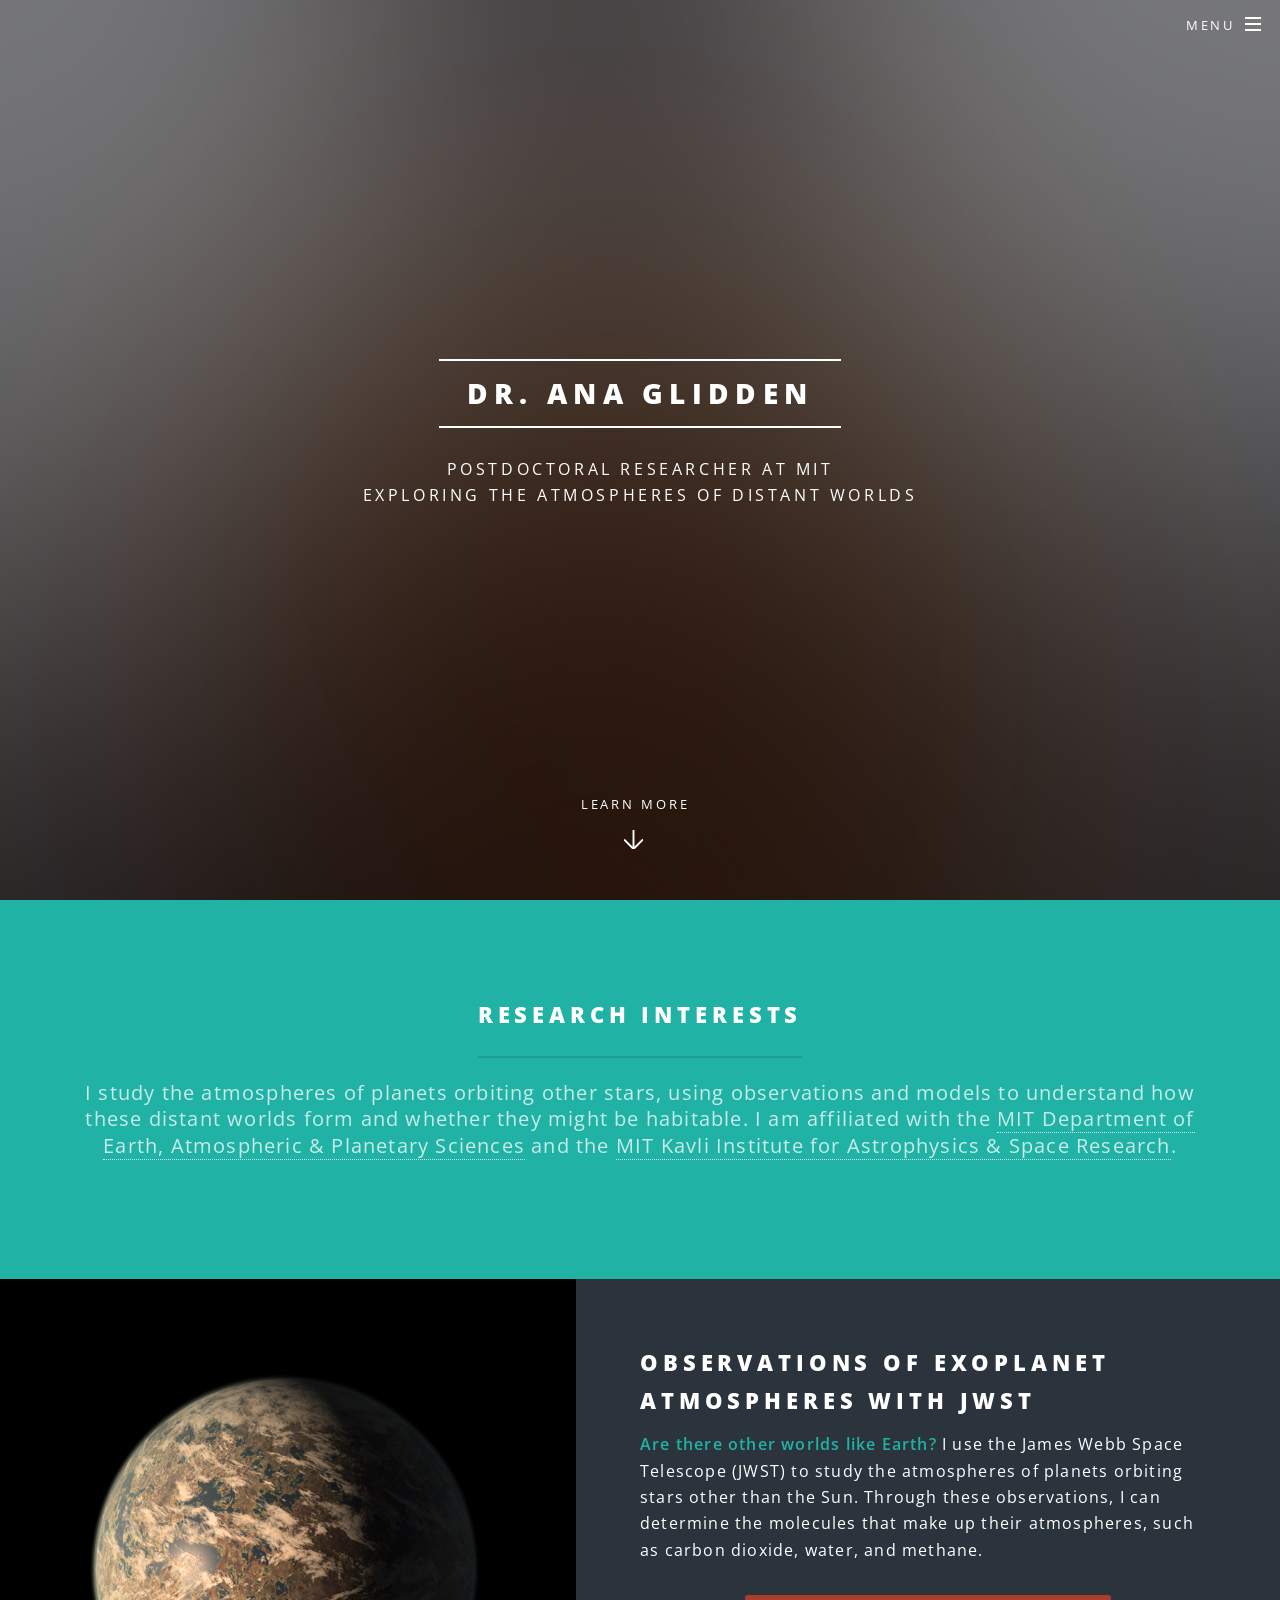
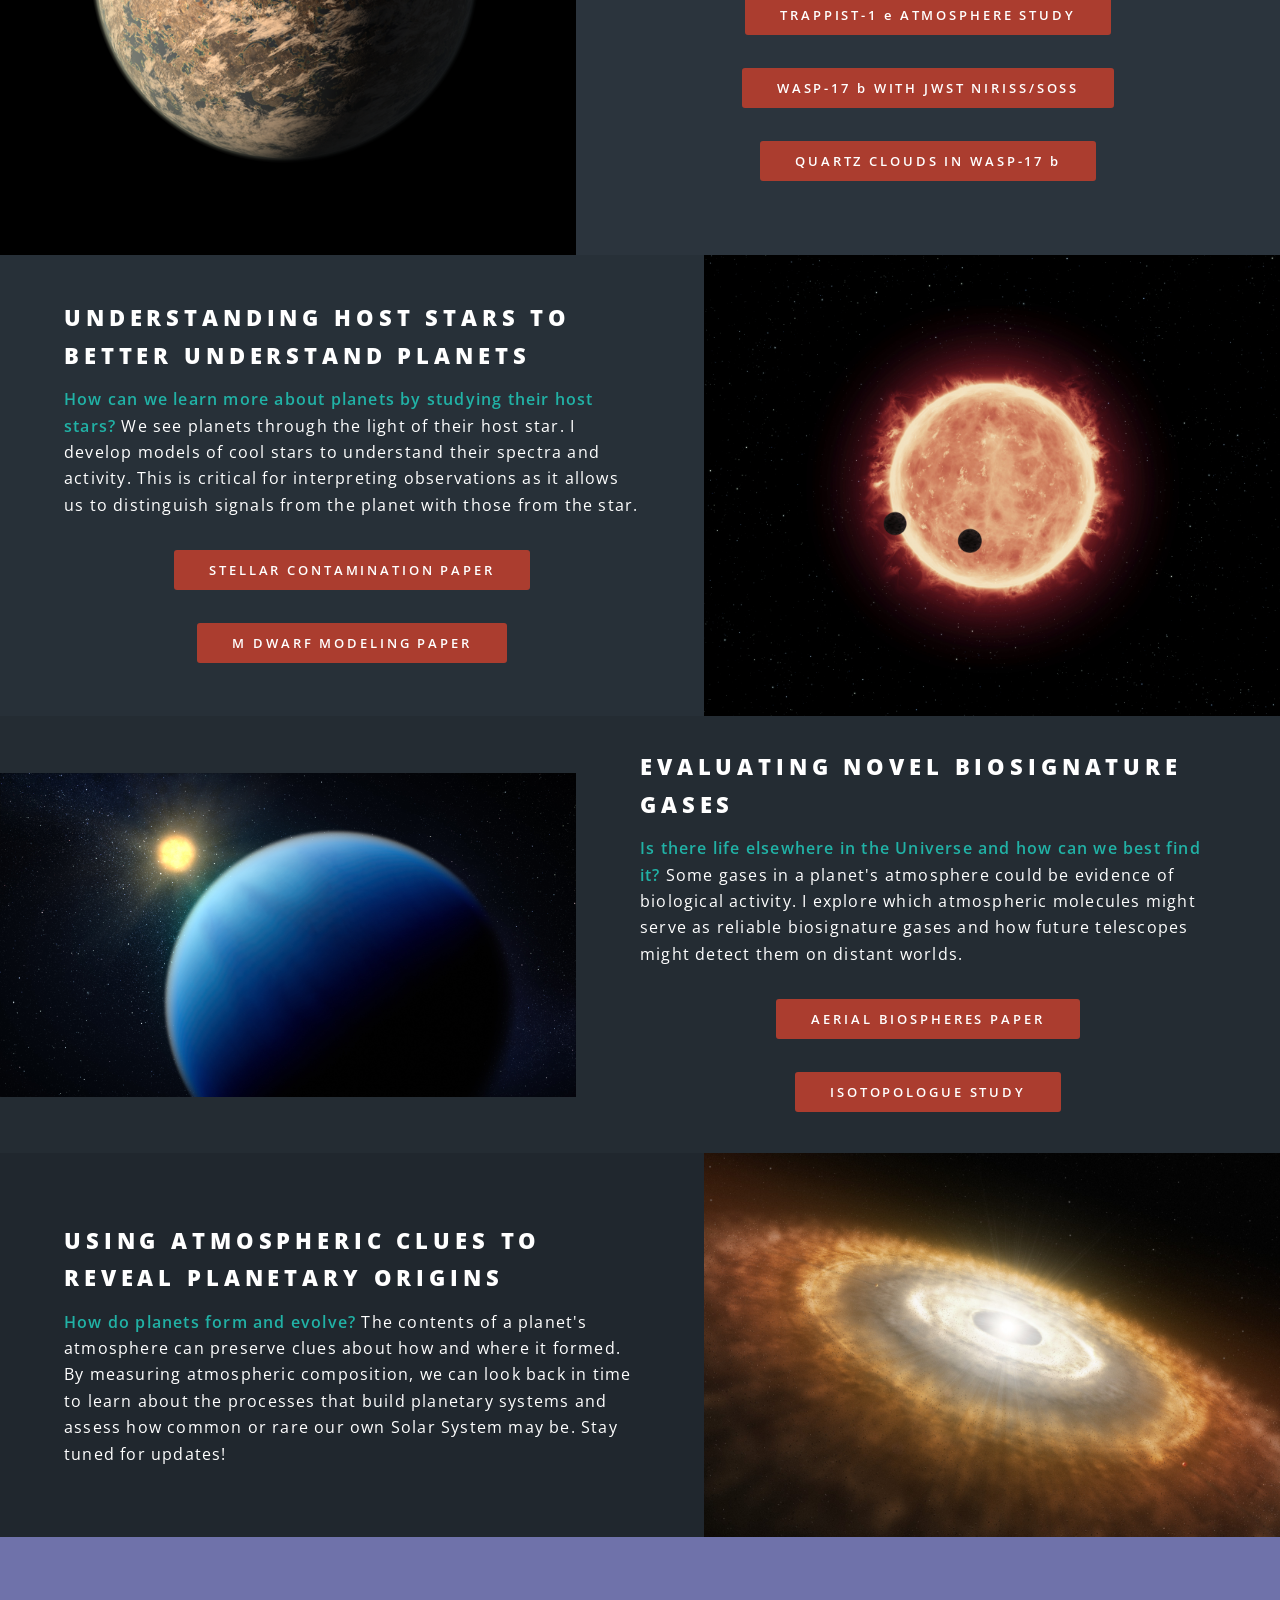
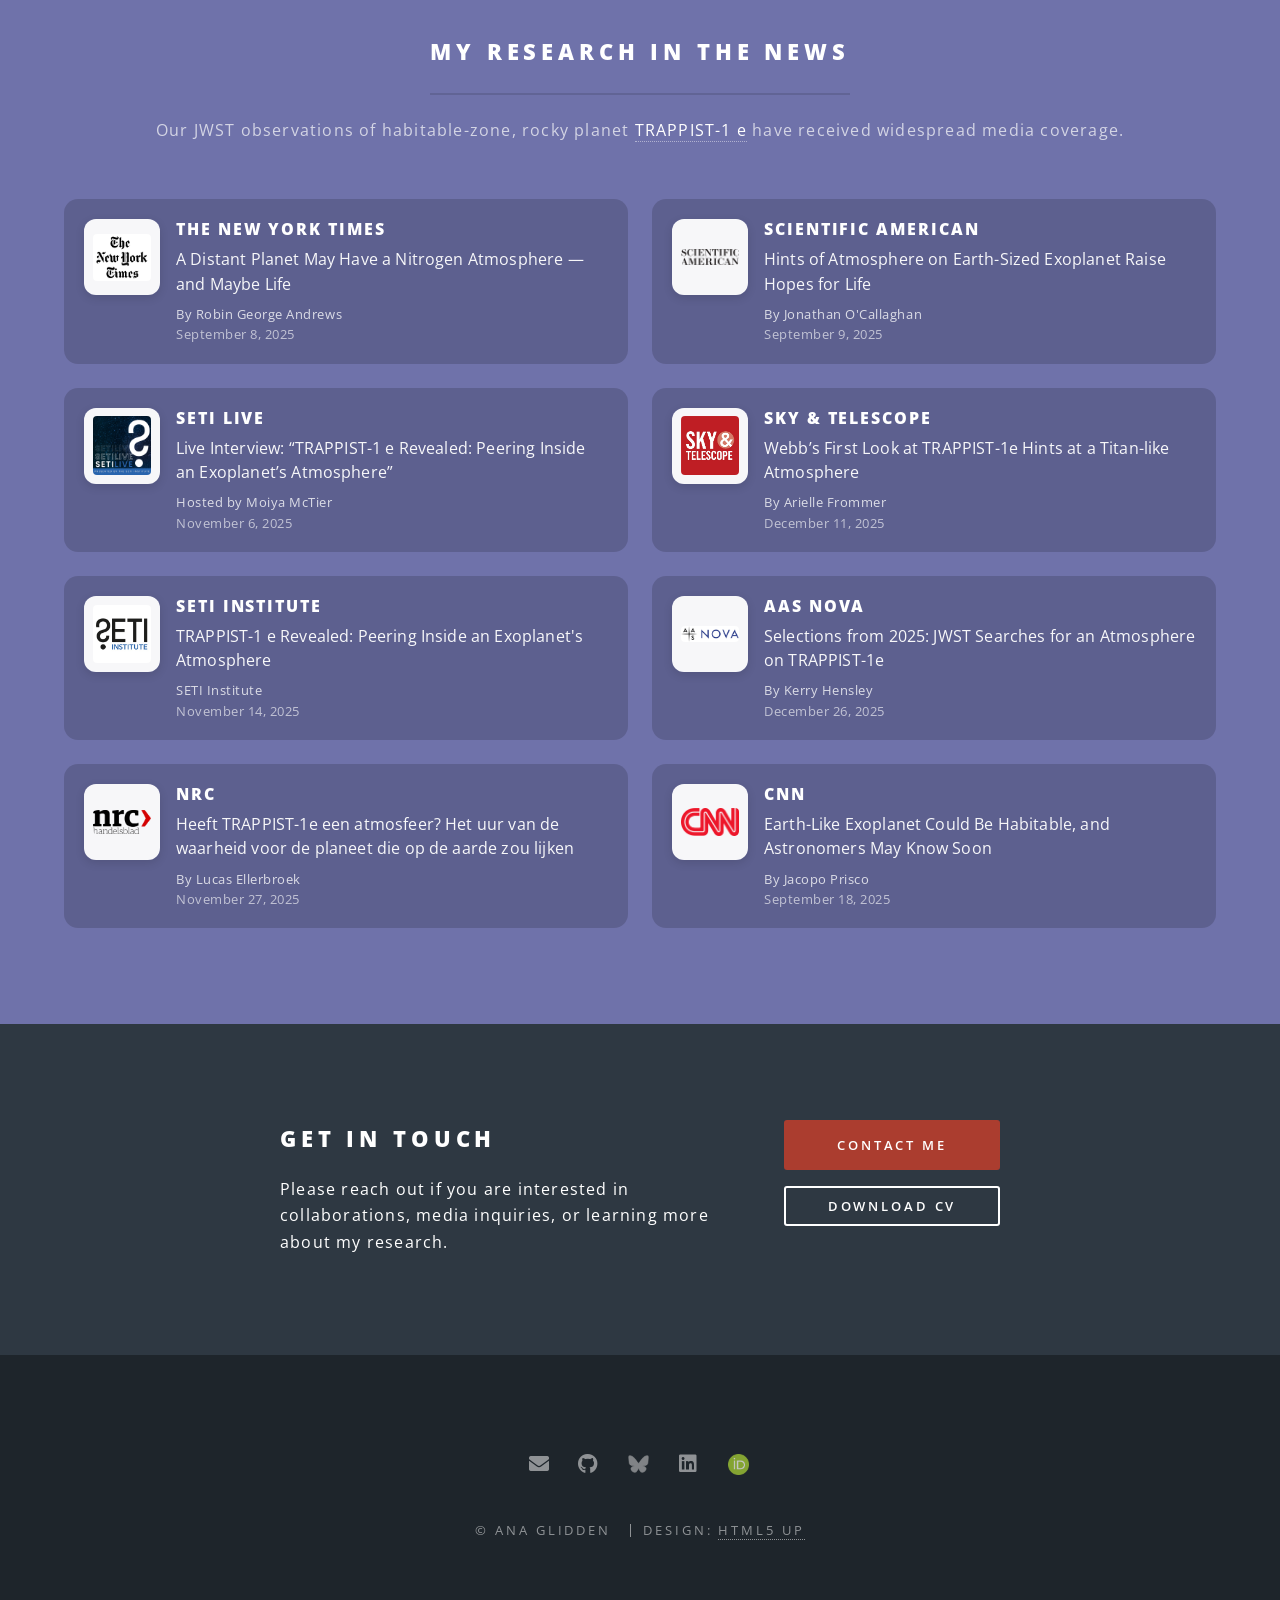
==== commit ce25be97: "CV and paper update" ====
--- a/index.html
+++ b/index.html
@@ -136,10 +136,12 @@
 						understand their spectra and activity. This is critical for interpreting observations as it
 						allows us to distinguish signals from the planet with those from the star.
 					</p>
-					<ul class="actions special">
+					<ul class="actions stacked special">
+						<li><a href="https://arxiv.org/abs/2608.20450" class="button primary" target="_blank">
+								Stellar Contamination Paper</a>
+						</li>
 						<li><a href="https://doi.org/10.3847/2041-8213/ae3137" class="button primary" target="_blank">M
-								Dwarf Modeling
-								Paper</a>
+								Dwarf Modeling Paper</a>
 						</li>
 					</ul>
 				</div>
@@ -517,7 +519,7 @@
 					<li><a href="contactme.html" class="button fit primary"
 							style="display: flex; align-items: center; justify-content: center; min-height: 50px;">Contact
 							Me</a></li>
-					<li><a href="cv/Glidden_CV_March_2026.pdf" class="button fit">Download CV</a></li>
+					<li><a href="cv/Glidden_CV_Aug_2026.pdf" class="button fit">Download CV</a></li>
 				</ul>
 			</div>
 		</section>
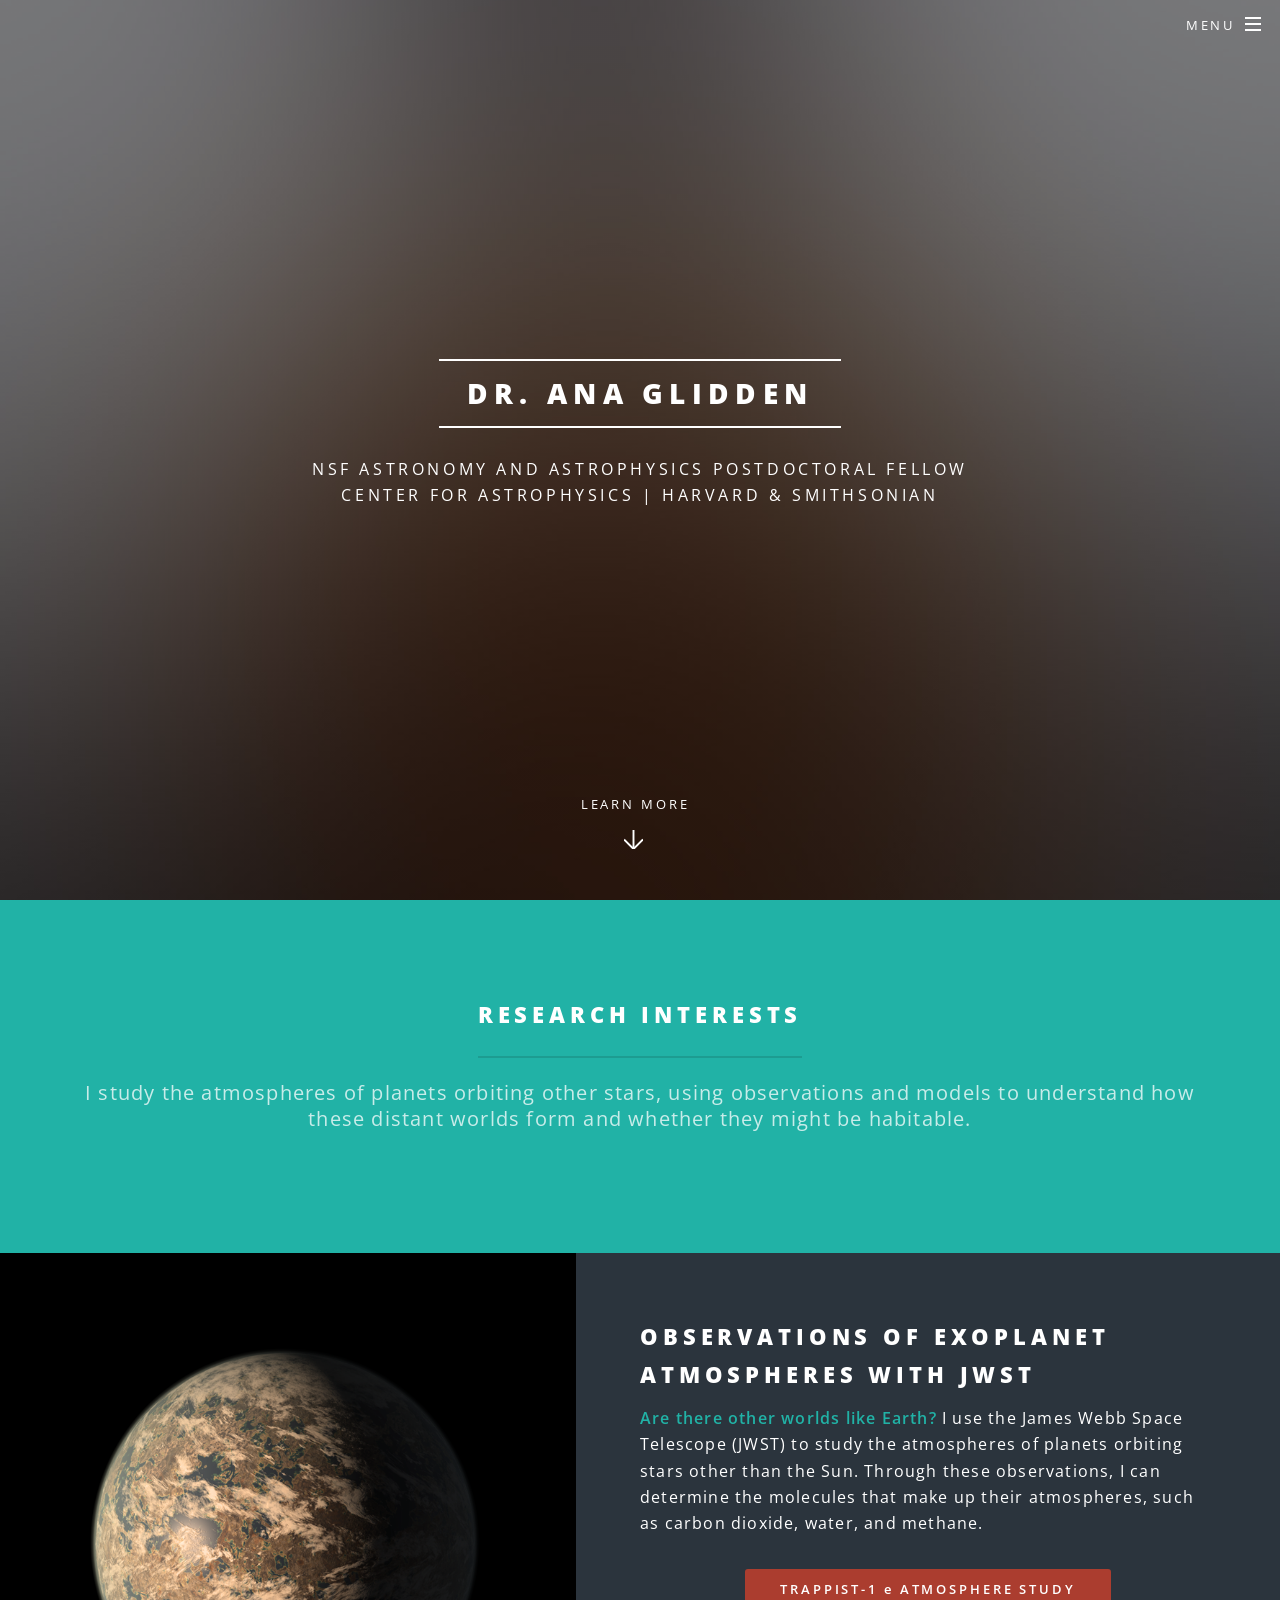
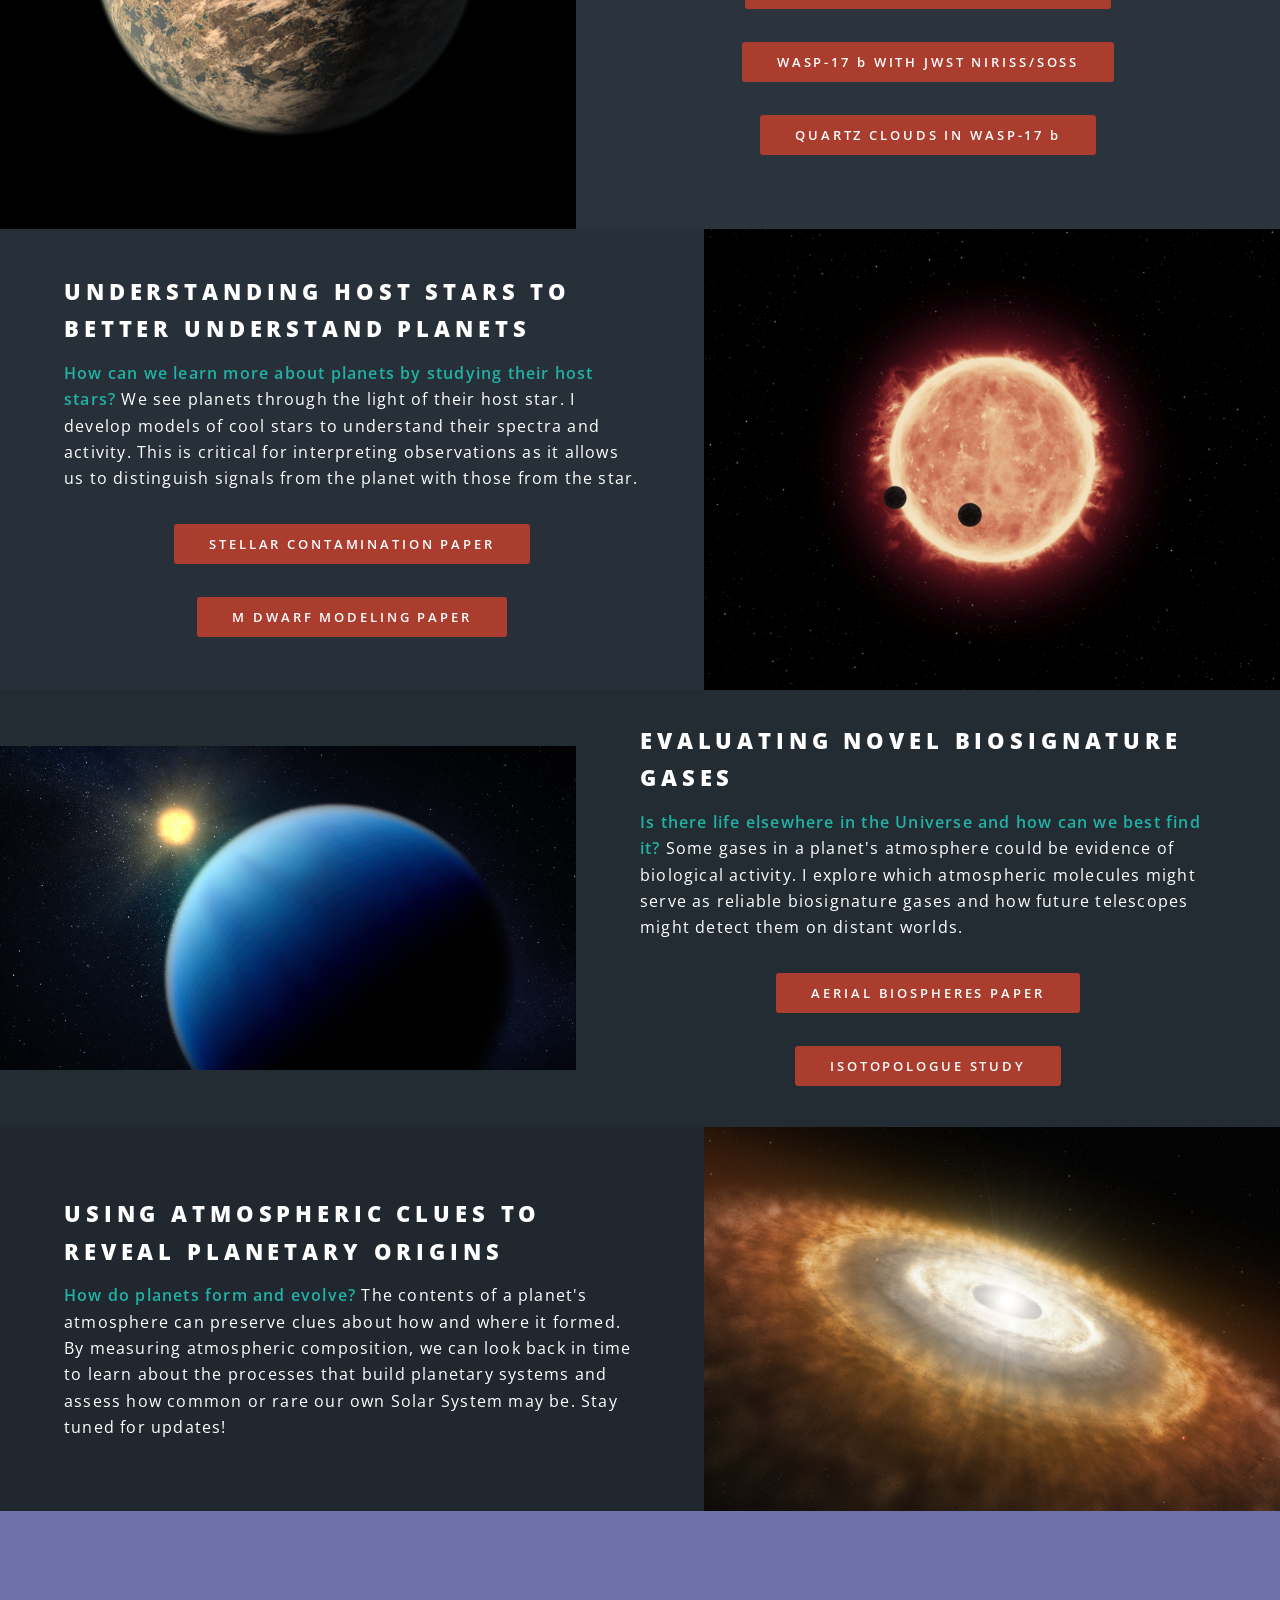
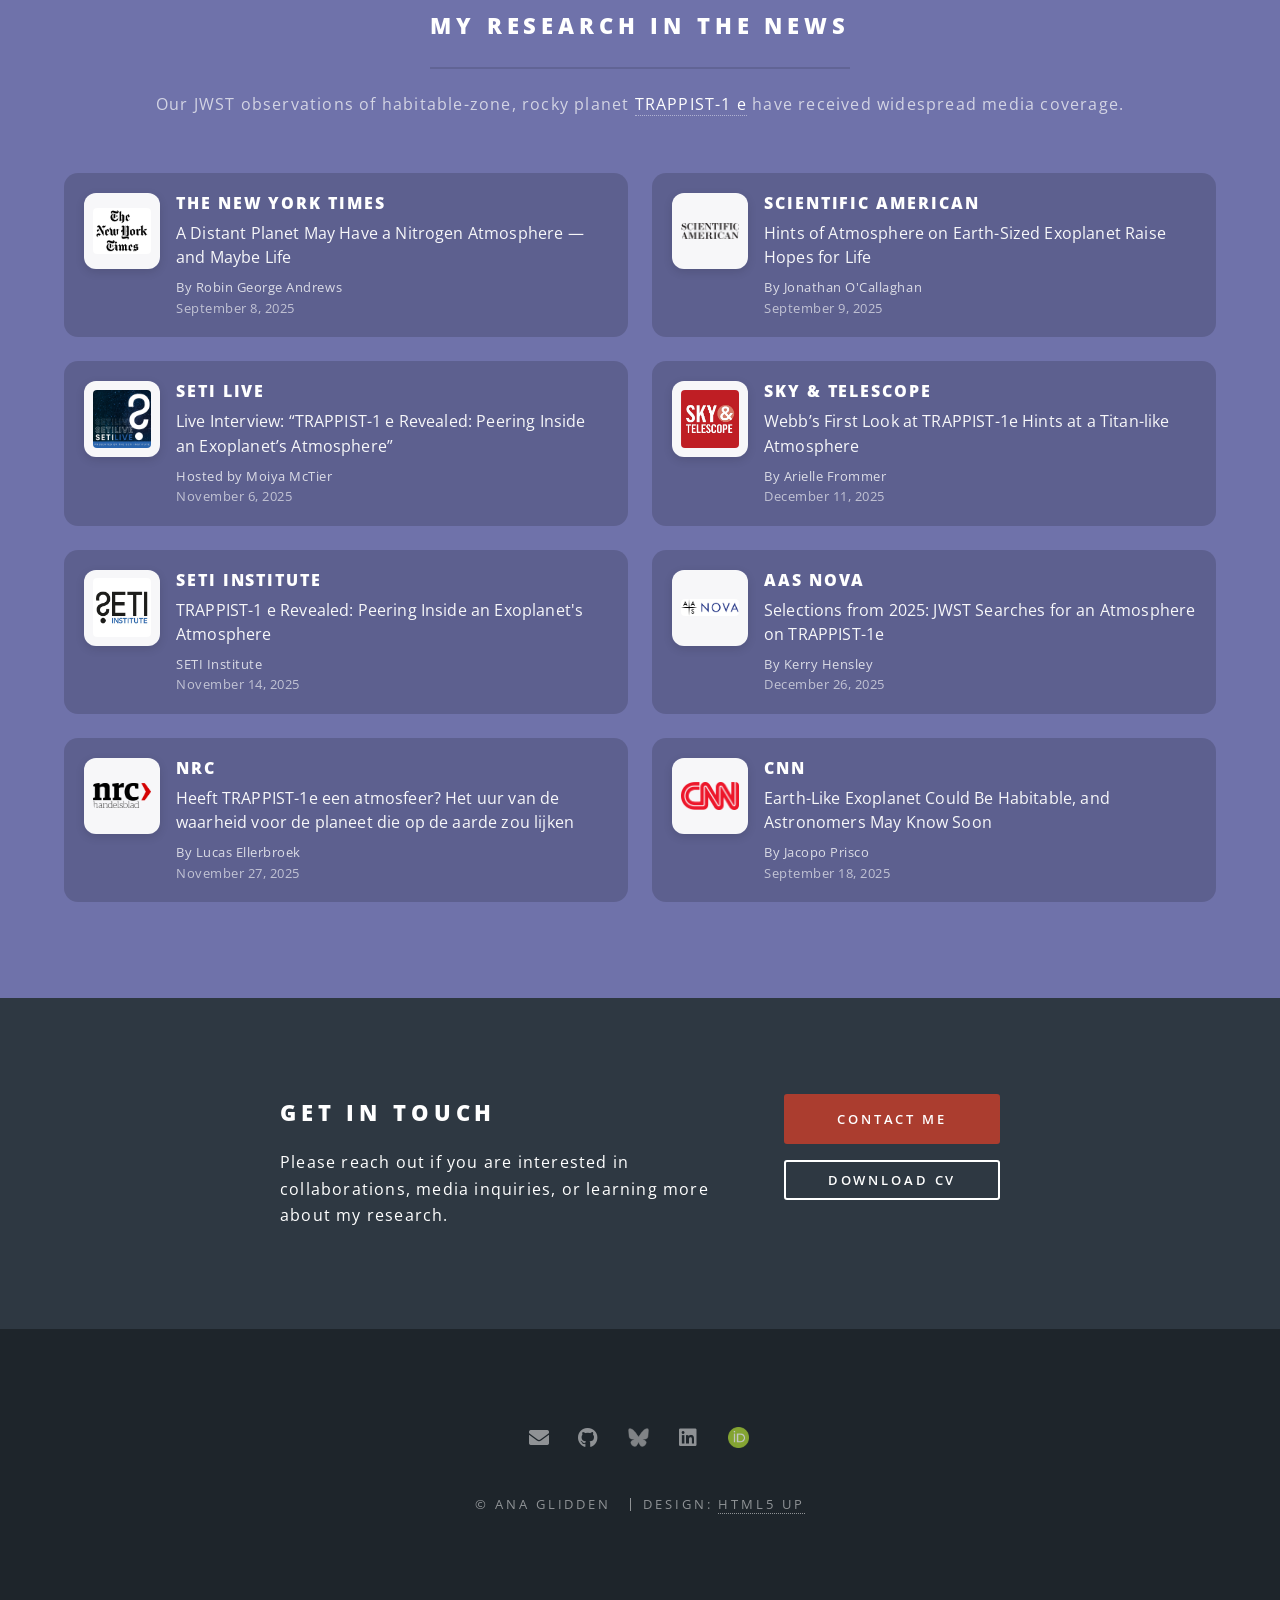
==== commit 080a31d7: "NSF AAPF and CfA Update" ====
--- a/index.html
+++ b/index.html
@@ -66,8 +66,9 @@
 		<section id="banner">
 			<div class="inner">
 				<h2>Dr. Ana Glidden</h2>
-				<p>Postdoctoral researcher at MIT<br />
-					Exploring the atmospheres of distant worlds<br />
+				<p>NSF Astronomy and Astrophysics Postdoctoral Fellow<br />
+					Center for Astrophysics | Harvard &
+					Smithsonian<br />
 					<!-- crafted by <a href="http://html5up.net">HTML5 UP</a>.</p> -->
 					<!-- <ul class="actions special">
 								<li><a href="#" class="button primary">Learn More</a></li>
@@ -83,13 +84,7 @@
 					<h2>Research Interests</h2>
 					<p style="font-size: 1.25em;">I study the atmospheres of planets orbiting other stars, using
 						observations and models to understand how these distant worlds form and whether they might be
-						habitable. I am affiliated with the <a href="https://eaps.mit.edu/" target="_blank">MIT
-							Department of Earth,
-							Atmospheric &
-							Planetary Sciences</a> and the
-						<a href="https://www.space.mit.edu/" target="_blank">MIT Kavli Institute for Astrophysics &
-							Space
-							Research</a>.
+						habitable.
 					</p>
 				</header>
 			</div>
@@ -519,7 +514,7 @@
 					<li><a href="contactme.html" class="button fit primary"
 							style="display: flex; align-items: center; justify-content: center; min-height: 50px;">Contact
 							Me</a></li>
-					<li><a href="cv/Glidden_CV_Aug_2026.pdf" class="button fit">Download CV</a></li>
+					<li><a href="cv/Glidden_CV_Sept2026.pdf" class="button fit">Download CV</a></li>
 				</ul>
 			</div>
 		</section>
@@ -528,7 +523,7 @@
 		<footer id="footer">
 			<ul class="icons">
 				<li>
-					<a href="mailto:aglidden@mit.edu" class="icon solid fa-envelope">
+					<a href="mailto:ana.glidden@cfa.harvard.edu" class="icon solid fa-envelope">
 						<span class="label">Email</span>
 					</a>
 				</li>
